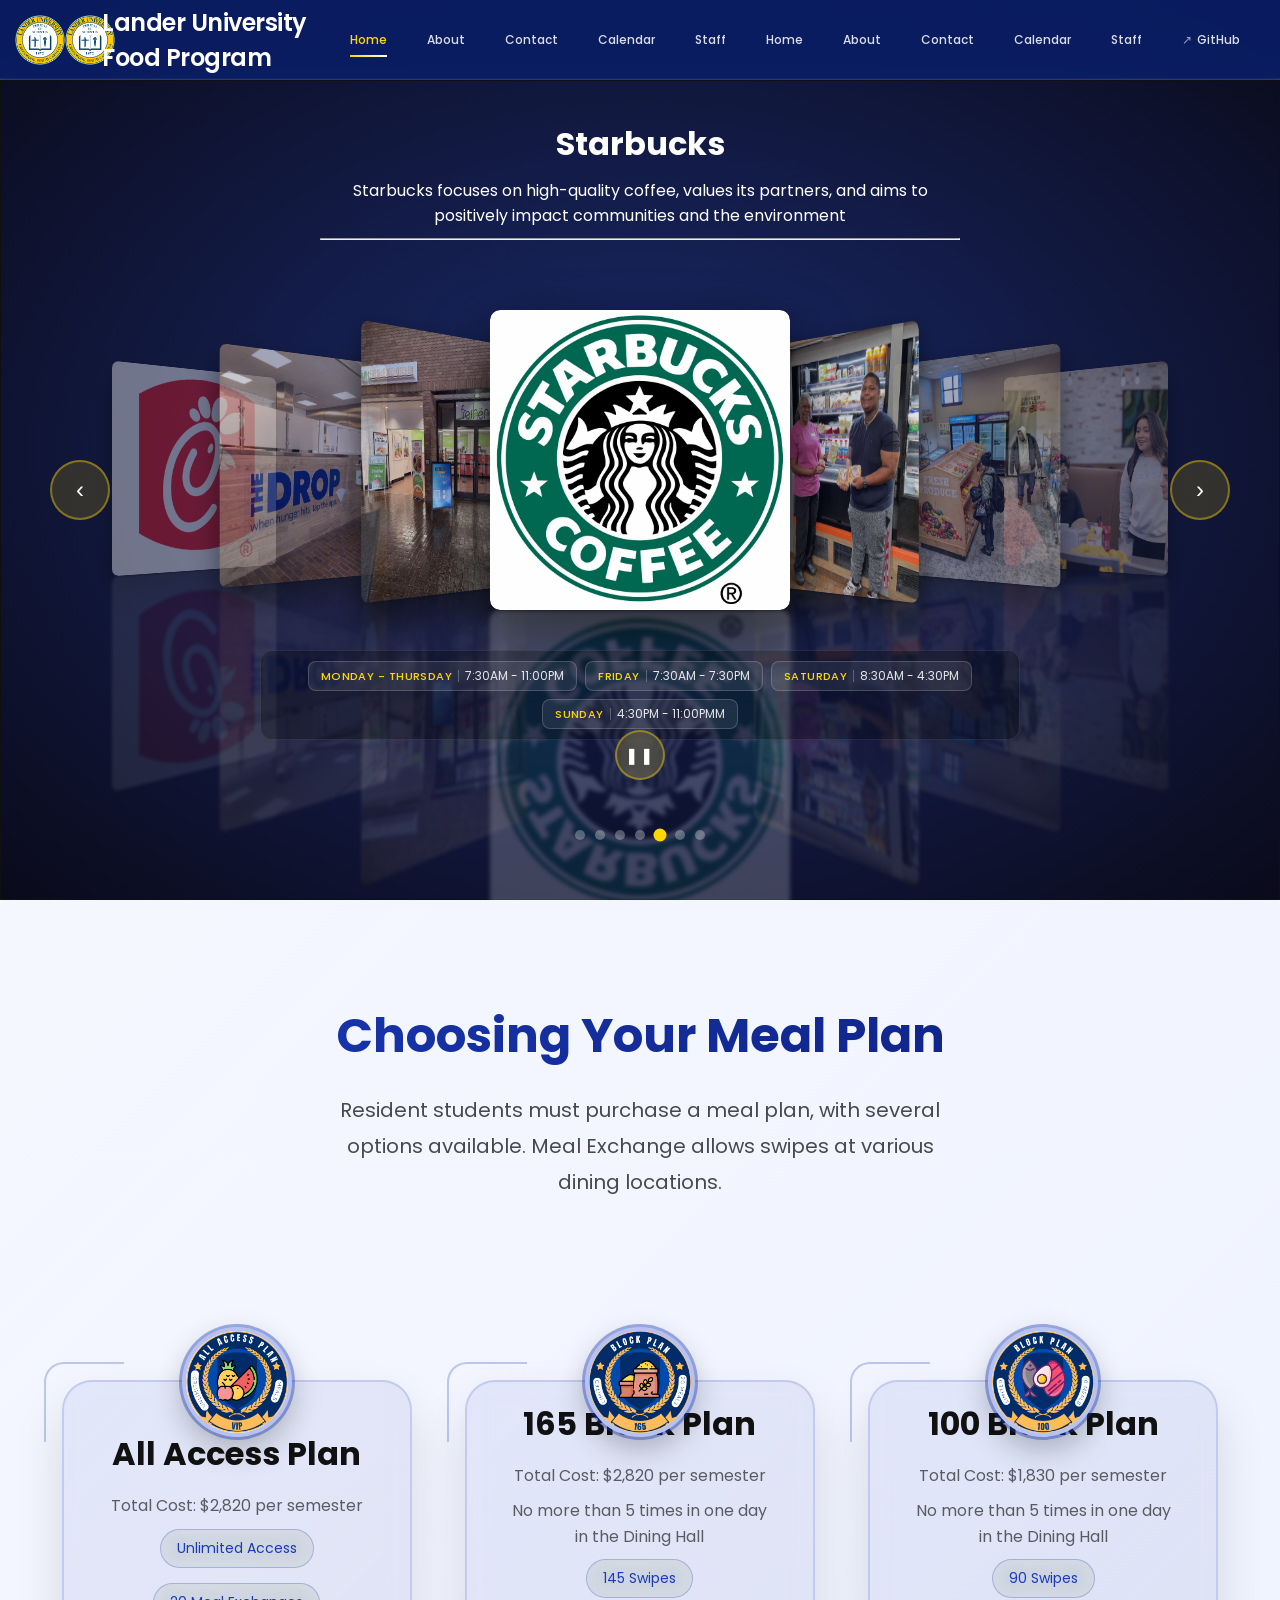
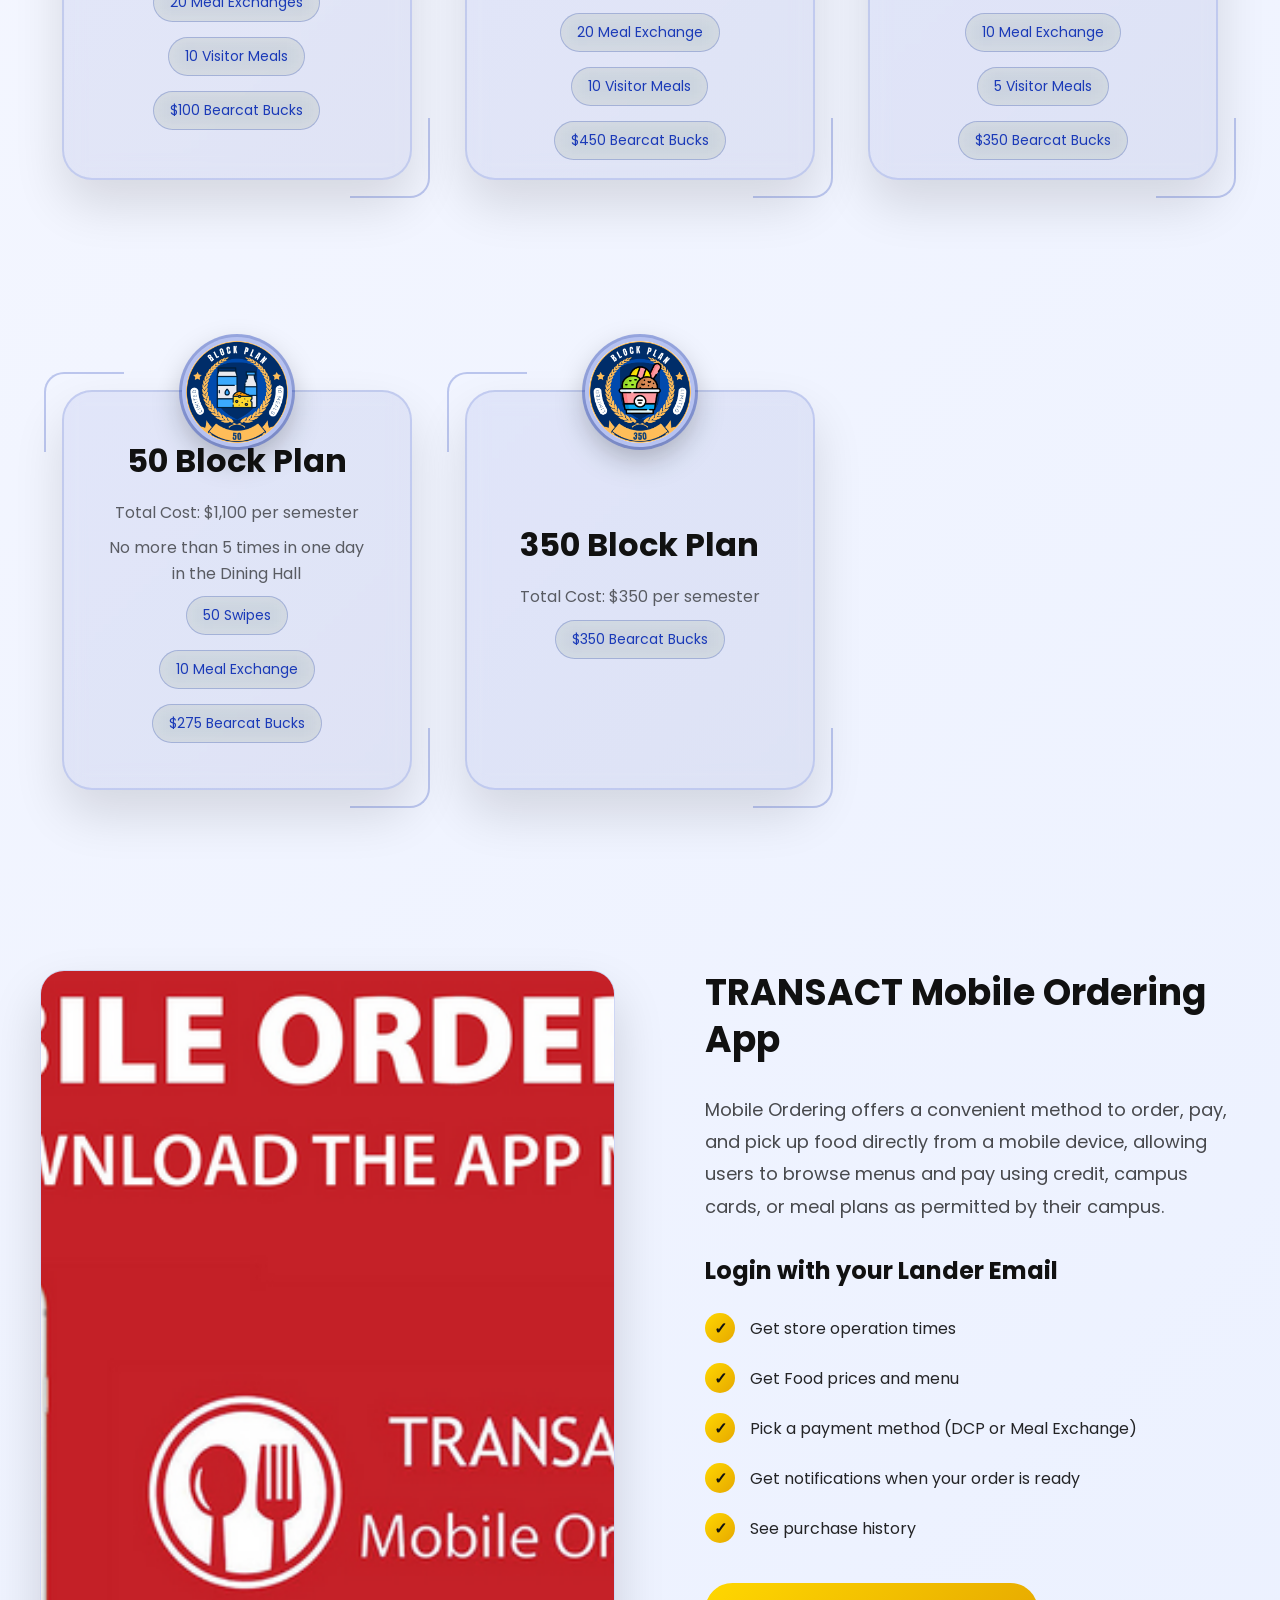
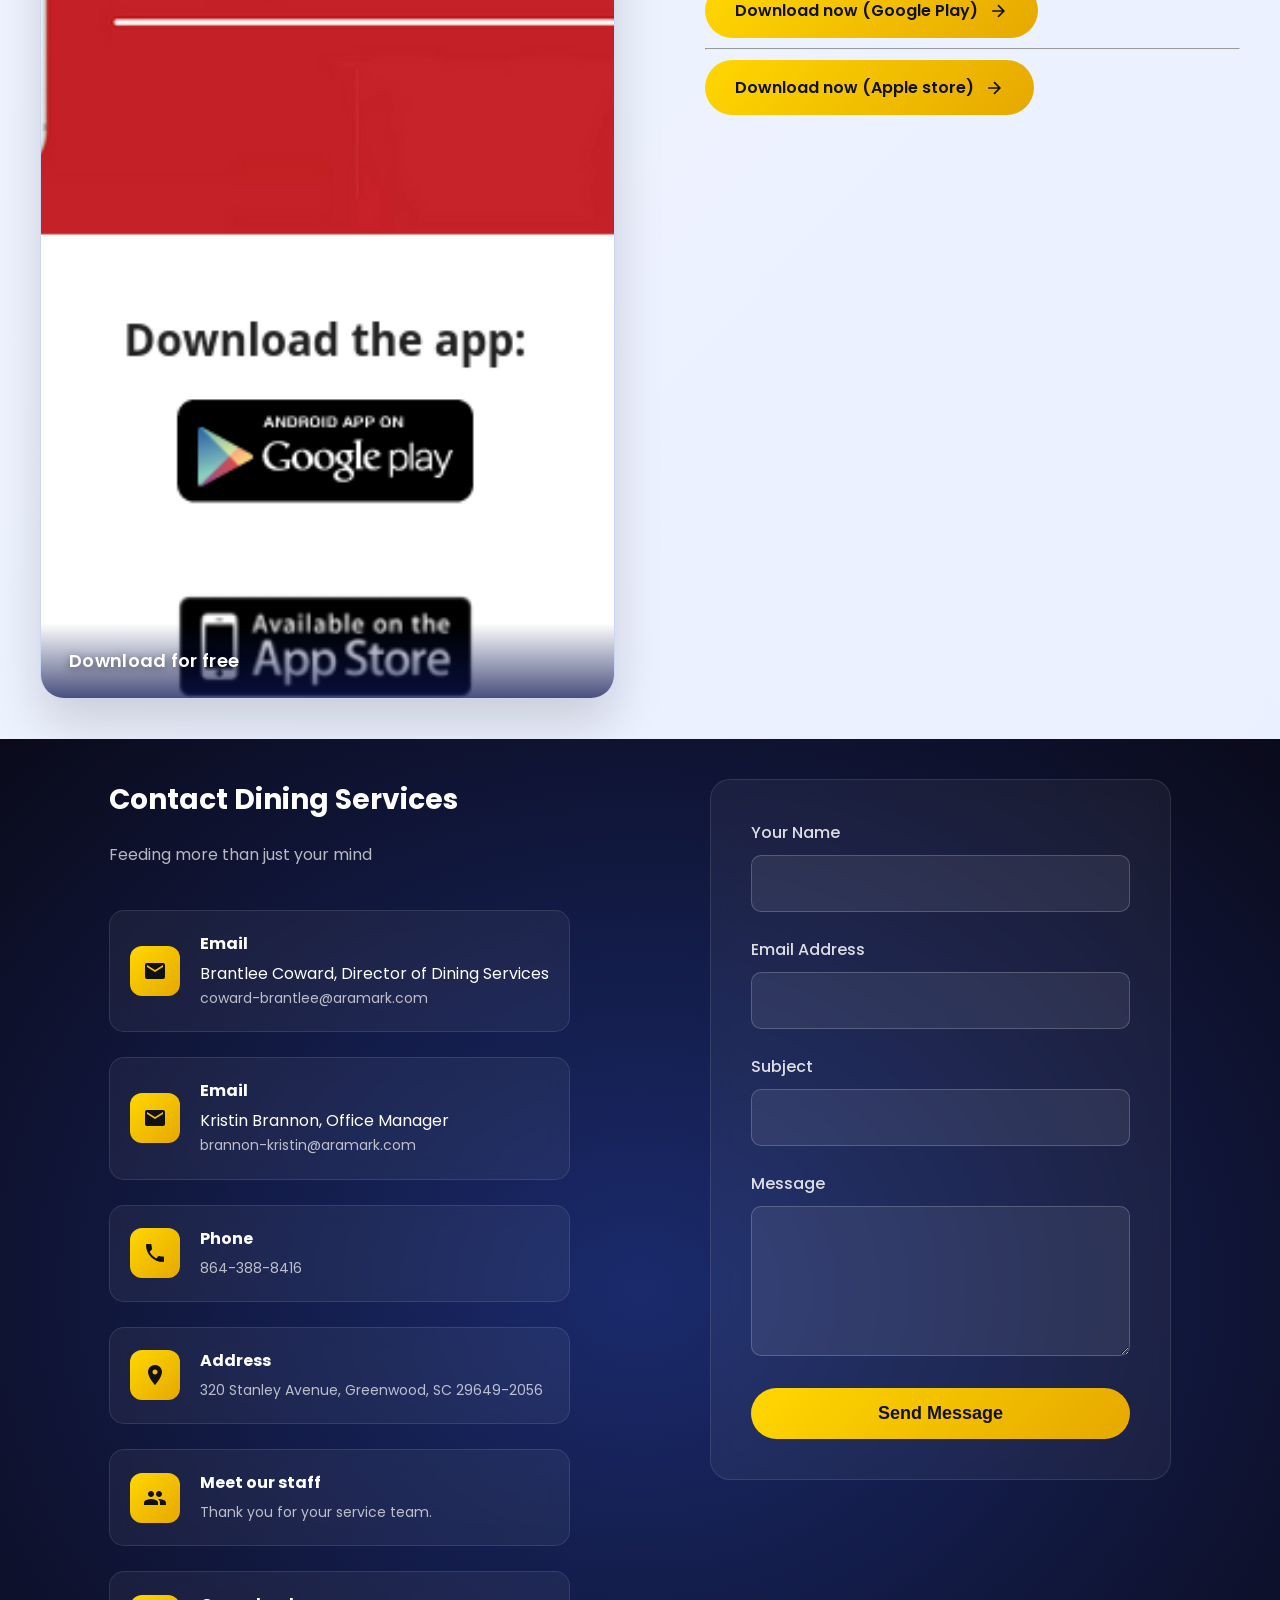
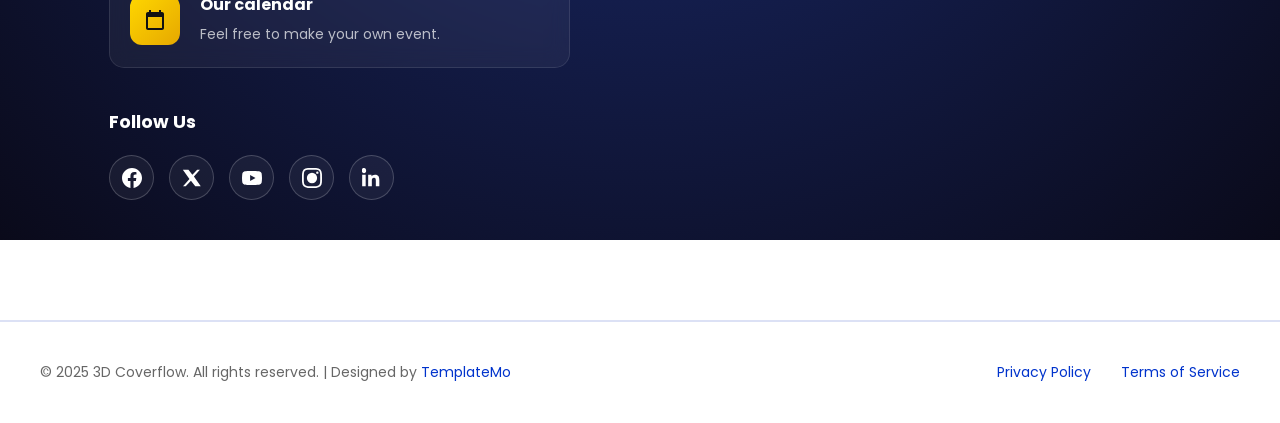
==== index.html @ 83f134f8 "Update print statement from 'Hello' to 'Goodbye'" ====
<!DOCTYPE html>
<html lang="en">

<head>
    <title>Lander University Food Program</title>
    <meta charset="UTF-8">
    <meta name="viewport" content="width=device-width, initial-scale=1.0">
    <meta http-equiv="X-UA-Compatible" content="IE-edge">
    <link href="https://fonts.googleapis.com/css2?family=Poppins:wght@300;400;500;600;700;800;900&display=swap" rel="stylesheet">
    <link href="https://cdnjs.cloudflare.com/ajax/libs/font-awesome/6.4.0/css/all.min.css" rel="stylesheet">
    <link href="src/css/index-style.css" rel="stylesheet">
    <link href="./src/css/index-style.css" rel="stylesheet">
</head>

<body>
    <header class="header" id="header">
        <a href="#home" class="logo-container">
            <div class="logo">
                <img src="images/logos/LanderLogo.png" width="50" height="50">
                <img src="./images/logos/LanderLogo.png" width="50" height="50">
                <defs>
                    <linearGradient id="grad1" x1="0%" y1="0%" x2="100%" y2="100%">
                        <stop offset="0%" style="stop-color:#667eea;stop-opacity:1" />
                        <stop offset="100%" style="stop-color:#e4dd00e2;stop-opacity:1" />
                    </linearGradient>
                </defs>
                <rect x="10" y="25" width="15" height="50" fill="url(#grad1)" transform="rotate(-15 17.5 50)" />
                <rect x="35" y="15" width="15" height="70" fill="url(#grad1)" />
                <rect x="60" y="25" width="15" height="50" fill="url(#grad1)" transform="rotate(15 67.5 50)" />
                <circle cx="50" cy="50" r="45" fill="none" stroke="url(#grad1)" stroke-width="2" opacity="0.5" />
                </svg>
            </div>
            <div class="logo-text">Lander University Food Program</div>
        </a>

        <nav class="main-menu" id="mainMenu">
            <a href="index.html#home" class="menu-item active">Home</a>
            <a href="index.html#about" class="menu-item">About</a>
            <a href="index.html#contact" class="menu-item">Contact</a>
            <a href="calendar.html" class="menu-item">Calendar</a>
            <a href="staff.html" class="menu-item">Staff</a>
            <a href="./index.html#home" class="menu-item active">Home</a>
            <a href="./index.html#about" class="menu-item">About</a>
            <a href="./index.html#contact" class="menu-item">Contact</a>
            <a href="./calendar.html" class="menu-item">Calendar</a>
            <a href="./staff.html" class="menu-item">Staff</a>
            <a href="https://github.com/RedInfinityPro/MockWebiste" target="_blank" rel="noopener noreferrer" class="menu-item external">GitHub</a>
        </nav>

        <div class="menu-toggle" id="menuToggle">
            <span></span>
            <span></span>
            <span></span>
        </div>
    </header>

    <!-- Home Section -->
    <section id="home" class="section">
        <div class="coverflow-wrapper">
            <div class="info">
                <h2 id="current-title">Lander University</h2>
                <p id="current-description">Food programs we provide for your students.</p>
                <hr width="100%" size="2" style="margin-top: 10px; margin-bottom: 10px; color: transparent;">
            </div>

            <div class="coverflow-container" tabindex="0">
                <div class="coverflow" id="coverflow">
                    <div class="coverflow-item" data-index="0">
                        <div class="cover image-loading">
                            <img src="images/coverflow-images/DiningHallImage.png" alt="The Underground in Grier Center" loading="lazy">
                        </div>
                        <div class="reflection"></div>
                    </div>
                    <div class="coverflow-item" data-index="1">
                        <div class="cover image-loading">
                            <img src="images/coverflow-images/Chick-fil-a-logo.png" alt="Chick-fil-A" loading="lazy">
                        </div>
                        <div class="reflection"></div>
                    </div>
                    <div class="coverflow-item" data-index="2">
                        <div class="cover image-loading">
                            <img src="images/coverflow-images/TheDropImage.png" alt="The Drop" loading="lazy">
                        </div>
                        <div class="reflection"></div>
                    </div>
                    <div class="coverflow-item" data-index="3">
                        <div class="cover image-loading">
                            <img src="images/coverflow-images/FreshensImage.png" alt="Freshens" loading="lazy">
                        </div>
                        <div class="reflection"></div>
                    </div>
                    <div class="coverflow-item" data-index="4">
                        <div class="cover image-loading">
                            <img src="images/coverflow-images/starbucksLogo.png" alt="Starbucks" loading="lazy">
                        </div>
                        <div class="reflection"></div>
                    </div>
                    <div class="coverflow-item" data-index="5">
                        <div class="cover image-loading">
                            <img src="images/coverflow-images/GreenwoodMarketplaceImage.png" alt="Greenwood Marketplace" loading="lazy">
                        </div>
                        <div class="reflection"></div>
                    </div>
                    <div class="coverflow-item" data-index="5">
                        <div class="cover image-loading">
                            <img src="images/coverflow-images/FoodPantryImage.jpg" alt="Bear Necessities Food Pantry" loading="lazy">
                        </div>
                        <div class="reflection"></div>
                    </div>
                </div>

                <div class="info-hours">
                    <div id="current-hours"></div>
                </div>
                
                <button class="nav-button prev" onclick="navigate(-1)">‹</button>
                <button class="nav-button next" onclick="navigate(1)">›</button>

                <div class="dots-container" id="dots"></div>

                <!-- Play/Pause Button -->
                <button class="play-pause-button" id="playPauseBtn" onclick="toggleAutoplay()">
                    <span class="play-icon">▶</span>
                    <span class="pause-icon" style="display: none;">❚❚</span>
                </button>
            </div>
        </div>
    </section>

    <!-- About Section -->
    <section id="about" class="section">
        <div class="about-content">
            <div class="about-header">
                <h2>Choosing Your Meal Plan</h2>
                <p>Resident students must purchase a meal plan, with several options available. Meal Exchange allows
                    swipes at various dining locations.</p>
            </div>

            <div class="about-main">
                <div class="about-visual">
                    <div class="showcase-display">
                        <div class="showcase-main">
                            <div class="showcase-circle-img">
                                <img src="images/logos/All Access Plan.png" />
                                <img src="./images/logos/All Access Plan.png" />
                            </div>
                            <div class="corner-decoration top-left"></div>
                            <div class="corner-decoration bottom-right"></div>
                            <h3 class="showcase-title">All Access Plan</h3>
                            <p class="showcase-subtitle">Total Cost: $2,820 per semester</p>
                            <div class="showcase-badges">
                                <a href="" target="_blank"
                                    rel="noopener noreferrer" class="badge">Unlimited Access</a>
                                <a href="" target="_blank"
                                    rel="noopener noreferrer" class="badge">20 Meal Exchanges</a>
                                <a href="" target="_blank"
                                    rel="noopener noreferrer" class="badge">10 Visitor Meals</a>
                                <a href=""
                                    target="_blank" rel="noopener noreferrer" class="badge">$100 Bearcat Bucks</a>
                            </div>
                        </div>
                    </div>
                </div>

                <div class="about-visual">
                    <div class="showcase-display">
                        <div class="showcase-main">
                            <div class="showcase-circle-img">
                                <img src="images/logos/165 Plan.png" />
                                <img src="./images/logos/165 Plan.png" />
                            </div>
                            <div class="corner-decoration top-left"></div>
                            <div class="corner-decoration bottom-right"></div>
                            <h3 class="showcase-title">165 Block Plan</h3>
                            <p class="showcase-subtitle">Total Cost: $2,820 per semester</p>
                            <p class="showcase-subtitle">No more than 5 times in one day in the Dining Hall</p>
                            <div class="showcase-badges">
                                <a href="" target="_blank"
                                    rel="noopener noreferrer" class="badge">145 Swipes</a>
                                <a href="" target="_blank"
                                    rel="noopener noreferrer" class="badge">20 Meal Exchange</a>
                                <a href="" target="_blank"
                                    rel="noopener noreferrer" class="badge">10 Visitor Meals</a>
                                <a href=""
                                    target="_blank" rel="noopener noreferrer" class="badge">$450 Bearcat Bucks</a>
                            </div>
                        </div>
                    </div>
                </div>

                <div class="about-visual">
                    <div class="showcase-display">
                        <div class="showcase-main">
                            <div class="showcase-circle-img">
                                <img src="images/logos/100 Plan.png" />
                                <img src="./images/logos/100 Plan.png" />
                            </div>
                            <div class="corner-decoration top-left"></div>
                            <div class="corner-decoration bottom-right"></div>
                            <h3 class="showcase-title">100 Block Plan</h3>
                            <p class="showcase-subtitle">Total Cost: $1,830 per semester</p>
                            <p class="showcase-subtitle">No more than 5 times in one day in the Dining Hall</p>
                            <div class="showcase-badges">
                                <a href="" target="_blank"
                                    rel="noopener noreferrer" class="badge">90 Swipes</a>
                                <a href="" target="_blank"
                                    rel="noopener noreferrer" class="badge">10 Meal Exchange</a>
                                <a href="" target="_blank"
                                    rel="noopener noreferrer" class="badge">5 Visitor Meals</a>
                                <a href=""
                                    target="_blank" rel="noopener noreferrer" class="badge">$350 Bearcat Bucks</a>
                            </div>
                        </div>
                    </div>
                </div>

                <div class="about-visual">
                    <div class="showcase-display">
                        <div class="showcase-main">
                            <div class="showcase-circle-img">
                                <img src="images/logos/50 Plan.png" />
                                <img src="./images/logos/50 Plan.png" />
                            </div>
                            <div class="corner-decoration top-left"></div>
                            <div class="corner-decoration bottom-right"></div>
                            <h3 class="showcase-title">50 Block Plan</h3>
                            <p class="showcase-subtitle">Total Cost: $1,100 per semester</p>
                            <p class="showcase-subtitle">No more than 5 times in one day in the Dining Hall</p>
                            <div class="showcase-badges">
                                <a href="" target="_blank"
                                    rel="noopener noreferrer" class="badge">50 Swipes</a>
                                <a href="" target="_blank"
                                    rel="noopener noreferrer" class="badge">10 Meal Exchange</a>
                                <a href=""
                                    target="_blank" rel="noopener noreferrer" class="badge">$275 Bearcat Bucks</a>
                            </div>
                        </div>
                    </div>
                </div>

                <div class="about-visual">
                    <div class="showcase-display">
                        <div class="showcase-main">
                            <div class="showcase-circle-img">
                                <img src="images/logos/350 Plan.png" />
                                <img src="./images/logos/350 Plan.png" />
                            </div>
                            <div class="corner-decoration top-left"></div>
                            <div class="corner-decoration bottom-right"></div>
                            <h3 class="showcase-title">350 Block Plan</h3>
                            <p class="showcase-subtitle">Total Cost: $350 per semester</p>
                            <div class="showcase-badges">
                                <a href=""
                                    target="_blank" rel="noopener noreferrer" class="badge">$350 Bearcat Bucks</a>
                            </div>
                        </div>
                    </div>
                </div>
            </div>

            <div class="about-bottom-row">
                <div class="about-image-panel">
                    <div class="about-image-panel-inner">
                        <img src="images/about-images/AppImage.png" alt="Dining Experience at Lander" />
                        <img src="./images/about-images/appImage.png" alt="Dining Experience at Lander" />
                        <div class="about-image-overlay">
                            <span>Download for free</span>
                        </div>
                    </div>
                </div>

                <div class="about-info">
                    <h3>TRANSACT Mobile Ordering App</h3>
                    <p>Mobile Ordering offers a convenient method to order, pay, and pick up food directly from a mobile
                        device, allowing users to browse menus and pay using credit, campus cards, or meal plans as
                        permitted by their campus.</p>
                    <h2>Login with your Lander Email</h2>
                    <br>
                    <ul class="feature-list">
                        <li>Get store operation times</li>
                        <li>Get Food prices and menu</li>
                        <li>Pick a payment method (DCP or Meal Exchange)</li>
                        <li>Get notifications when your order is ready</li>
                        <li>See purchase history</li>
                    </ul>

                    <a href="https://play.google.com/store/apps/details?id=com.blackboard.mobileorder&hl=en-US"
                        class="cta-button">
                        Download now (Google Play)
                        <svg viewBox="0 0 24 24" fill="currentColor">
                            <path d="M5 12h14m-7-7l7 7-7 7" stroke="currentColor" stroke-width="2" fill="none" />
                        </svg>
                    </a>
                    <hr width="100%" size="2" style="margin-top: 10px; margin-bottom: 10px; color: transparent;">
                    <a href="https://apps.apple.com/us/app/transact-mobile-ordering/id1494719529" class="cta-button">
                        Download now (Apple store)
                        <svg viewBox="0 0 24 24" fill="currentColor">
                            <path d="M5 12h14m-7-7l7 7-7 7" stroke="currentColor" stroke-width="2" fill="none" />
                        </svg>
                    </a>
                </div>
            </div>
        </div>
    </section>

    <!-- Contact Section -->
    <section id="contact" class="section">
        <div class="contact-content">
            <div class="contact-container">
                <div class="contact-info-section">
                    <h3>Contact Dining Services</h3>
                    <p>Feeding more than just your mind</p>

                    <div class="contact-details">
                        <div class="contact-item" onclick="window.location.href='mailto:coward-brantlee@aramark.com'">
                            <div class="contact-icon">
                                <svg viewBox="0 0 24 24">
                                    <path
                                        d="M20 4H4c-1.1 0-1.99.9-1.99 2L2 18c0 1.1.9 2 2 2h16c1.1 0 2-.9 2-2V6c0-1.1-.9-2-2-2zm0 4l-8 5-8-5V6l8 5 8-5v2z" />
                                </svg>
                            </div>
                            <div class="contact-text">
                                <h4>Email</h4>
                                <p1>Brantlee Coward, Director of Dining Services</p1>
                                <p>coward-brantlee@aramark.com</p>
                            </div>
                        </div>

                        <div class="contact-item" onclick="window.location.href='mailto:brannon-kristin@aramark.com'">
                            <div class="contact-icon">
                                <svg viewBox="0 0 24 24">
                                    <path
                                        d="M20 4H4c-1.1 0-1.99.9-1.99 2L2 18c0 1.1.9 2 2 2h16c1.1 0 2-.9 2-2V6c0-1.1-.9-2-2-2zm0 4l-8 5-8-5V6l8 5 8-5v2z" />
                                </svg>
                            </div>
                            <div class="contact-text">
                                <h4>Email</h4>
                                <p1>Kristin Brannon, Office Manager</p1>
                                <p>brannon-kristin@aramark.com</p>
                            </div>
                        </div>
                    
                        <div class="contact-item">
                            <div class="contact-icon">
                                <svg viewBox="0 0 24 24">
                                    <path
                                        d="M6.62 10.79c1.44 2.83 3.76 5.14 6.59 6.59l2.2-2.2c.27-.27.67-.36 1.02-.24 1.12.37 2.33.57 3.57.57.55 0 1 .45 1 1V20c0 .55-.45 1-1 1-9.39 0-17-7.61-17-17 0-.55.45-1 1-1h3.5c.55 0 1 .45 1 1 0 1.25.2 2.45.57 3.57.11.35.03.74-.25 1.02l-2.2 2.2z" />
                                </svg>
                            </div>
                            <div class="contact-text">
                                <h4>Phone</h4>
                                <p>864-388-8416</p>
                            </div>
                        </div>

                        <div class="contact-item" onclick="window.location.href='https://www.google.com/maps/place/Lander+University+-+Greenwood,+SC/@34.1994893,-82.1693028,17z/data=!3m1!4b1!4m6!3m5!1s0x88f8010ea801bc91:0x3f045de1f19854a8!8m2!3d34.1994849!4d-82.1667332!16zL20vMDM1OThs?entry=ttu&g_ep=EgoyMDI2MDMwMi4wIKXMDSoASAFQAw%3D%3D'">
                            <div class="contact-icon">
                                <svg viewBox="0 0 24 24">
                                    <path
                                        d="M12 2C8.13 2 5 5.13 5 9c0 5.25 7 13 7 13s7-7.75 7-13c0-3.87-3.13-7-7-7zm0 9.5c-1.38 0-2.5-1.12-2.5-2.5s1.12-2.5 2.5-2.5 2.5 1.12 2.5 2.5-1.12 2.5-2.5 2.5z" />
                                </svg>
                            </div>
                            <div class="contact-text">
                                <h4>Address</h4>
                                <p>320 Stanley Avenue, Greenwood, SC 29649-2056</p>
                            </div>
                        </div>

                        <div class="contact-item" onclick="window.location.href='staff.html'">
                            <div class="contact-icon">
                                <svg viewBox="0 0 24 24">
                                    <path
                                        d="M16 11c1.66 0 2.99-1.34 2.99-3S17.66 5 16 5c-1.66 0-3 1.34-3 3s1.34 3 3 3zm-8 0c1.66 0 2.99-1.34 2.99-3S9.66 5 8 5C6.34 5 5 6.34 5 8s1.34 3 3 3zm0 2c-2.33 0-7 1.17-7 3.5V19h14v-2.5c0-2.33-4.67-3.5-7-3.5zm8 0c-.29 0-.62.02-.97.05 1.16.84 1.97 1.97 1.97 3.45V19h6v-2.5c0-2.33-4.67-3.5-7-3.5z" />
                                </svg>
                            </div>
                            <div class="contact-text">
                                <h4>Meet our staff</h4>
                                <p>Thank you for your service team.</p>
                            </div>
                        </div>

                        <div class="contact-item" onclick="window.location.href='calendar.html'">
                            <div class="contact-icon">
                                <svg viewBox="0 0 24 24">
                                    <path
                                        d="M19 4h-1V2h-2v2H8V2H6v2H5c-1.11 0-2 .89-2 2v14c0 1.11.89 2 2 2h14c1.11 0 2-.89 2-2V6c0-1.11-.89-2-2-2zm0 16H5V9h14v11z" />
                                </svg>
                            </div>
                            <div class="contact-text">
                                <h4>Our calendar</h4>
                                <p>Feel free to make your own event.</p>
                            </div>
                        </div>
                    </div>

                    <div class="social-links">
                        <h4>Follow Us</h4>
                        <div class="social-buttons">
                            <a href="https://www.facebook.com/followlander" class="social-btn" title="Facebook">
                                <svg viewBox="0 0 24 24">
                                    <path
                                        d="M24 12.073c0-6.627-5.373-12-12-12S0 5.446 0 12.073c0 5.99 4.388 10.954 10.125 11.854v-8.385H7.078v-3.47h3.047V9.43c0-3.007 1.792-4.669 4.533-4.669 1.312 0 2.686.235 2.686.235v2.953H15.83c-1.491 0-1.956.925-1.956 1.874v2.25h3.328l-.532 3.47h-2.796v8.385C19.612 23.027 24 18.062 24 12.073z" />
                                </svg>
                            </a>
                            <a href="https://x.com/LanderUniv" class="social-btn" title="X">
                                <svg viewBox="0 0 24 24">
                                    <path
                                        d="M18.244 2H21.5l-7.19 8.21L22.5 22h-6.59l-5.17-6.75L4.5 22H1.24l7.69-8.78L1 2h6.75l4.68 6.23L18.244 2z" />
                                </svg>
                            </a>
                            <a href="https://www.youtube.com/channel/UCJExoldzRMqcOjwpw0HRbHA" class="social-btn"
                                title="YouTube">
                                <svg viewBox="0 0 24 24">
                                    <path
                                        d="M23.5 6.2a3 3 0 0 0-2.1-2.1C19.7 3.5 12 3.5 12 3.5s-7.7 0-9.4.6A3 3 0 0 0 .5 6.2 31.6 31.6 0 0 0 0 12a31.6 31.6 0 0 0 .5 5.8 3 3 0 0 0 2.1 2.1c1.7.6 9.4.6 9.4.6s7.7 0 9.4-.6a3 3 0 0 0 2.1-2.1A31.6 31.6 0 0 0 24 12a31.6 31.6 0 0 0-.5-5.8zM9.75 15.5v-7l6.5 3.5-6.5 3.5z" />
                                </svg>
                            </a>
                            <a href="https://www.instagram.com/landeruniversity/" class="social-btn" title="Instagram">
                                <svg viewBox="0 0 24 24">
                                    <path
                                        d="M12 2.163c3.204 0 3.584.012 4.85.07 3.252.148 4.771 1.691 4.919 4.919.058 1.265.069 1.645.069 4.849 0 3.205-.012 3.584-.069 4.849-.149 3.225-1.664 4.771-4.919 4.919-1.266.058-1.644.07-4.85.07-3.204 0-3.584-.012-4.849-.07-3.26-.149-4.771-1.699-4.919-4.92-.058-1.265-.07-1.644-.07-4.849 0-3.204.013-3.583.07-4.849.149-3.227 1.664-4.771 4.919-4.919 1.266-.057 1.645-.069 4.849-.069zm0-2.163c-3.259 0-3.667.014-4.947.072-4.358.2-6.78 2.618-6.98 6.98-.059 1.281-.073 1.689-.073 4.948 0 3.259.014 3.668.072 4.948.2 4.358 2.618 6.78 6.98 6.98 1.281.058 1.689.072 4.948.072 3.259 0 3.668-.014 4.948-.072 4.354-.2 6.782-2.618 6.979-6.98.059-1.28.073-1.689.073-4.948 0-3.259-.014-3.667-.072-4.947-.196-4.354-2.617-6.78-6.979-6.98-1.281-.059-1.69-.073-4.949-.073zM5.838 12a6.162 6.162 0 1112.324 0 6.162 6.162 0 01-12.324 0zM12 16a4 4 0 110-8 4 4 0 010 8zm4.965-10.405a1.44 1.44 0 112.881.001 1.44 1.44 0 01-2.881-.001z" />
                                </svg>
                            </a>
                            <a href="https://www.linkedin.com/school/landeruniversity/posts/?feedView=all"
                                class="social-btn" title="LinkedIn">
                                <svg viewBox="0 0 24 24">
                                    <path
                                        d="M4.98 3.5C4.98 5 3.8 6.2 2.3 6.2S-.4 5-.4 3.5 0 0 2.3 0 4.98 2 4.98 3.5zM.2 8h4.2v14H.2V8zm7.2 0h4v2h.1c.6-1 2-2 4.1-2 4.4 0 5.2 2.9 5.2 6.7V22h-4.2v-6.6c0-1.6 0-3.6-2.2-3.6s-2.6 1.7-2.6 3.5V22H7.4V8z" />
                                </svg>
                            </a>
                        </div>
                    </div>
                </div>

                <div class="contact-form-section">
                    <form class="contact-form" onsubmit="handleSubmit(event)">
                        <div class="form-group">
                            <label for="name">Your Name</label>
                            <input type="text" id="name" name="name" required>
                        </div>
                        <div class="form-group">
                            <label for="email">Email Address</label>
                            <input type="email" id="email" name="email" required>
                        </div>
                        <div class="form-group">
                            <label for="subject">Subject</label>
                            <input type="text" id="subject" name="subject" required>
                        </div>
                        <div class="form-group">
                            <label for="message">Message</label>
                            <textarea id="message" name="message" required></textarea>
                        </div>
                        <button type="submit" class="submit-btn">Send Message</button>
                    </form>
                </div>
            </div>
        </div>
    </section>

    <!-- Footer -->
    <footer class="footer">
        <div class="footer-content">
            <div class="footer-copyright">
                © 2025 3D Coverflow. All rights reserved. | Designed by <a href="https://templatemo.com" target="_blank"
                    rel="noopener noreferrer">TemplateMo</a>
            </div>
            <div class="footer-links">
                <a href="#privacy" onclick="event.preventDefault(); alert('Privacy Policy page would go here');">Privacy
                    Policy</a>
                <a href="#terms" onclick="event.preventDefault(); alert('Terms of Service page would go here');">Terms
                    of Service</a>
            </div>
        </div>
    </footer>
    <!-- Scroll to top button -->
    <div class="scroll-to-top" id="scrollToTop">
        <span>↑</span>
    </div>
    <script src="src/js/index-script.js"></script>
</body>

</html>
---- src/css/index-style.css ----
@charset "utf-8";
:root {
    --font-family: 'Poppins', Arial, sans-serif;
    --font-size: 16px;
    --text-color: #111111;
    --text-muted: rgba(0, 0, 0, 0.7);
    --bg-card: linear-gradient(135deg, rgba(26, 58, 184, 0.08) 0%, rgba(13, 31, 124, 0.08) 100%);
    --bg-section: linear-gradient(135deg, #f5f7ff 0%, #eaf0ff 100%);
    --accent-gold: #FFD700;
    --accent-gold-dark: #e6a800;
    --button-gradient: linear-gradient(135deg, #FFD700 0%, #e6a800 100%);
    --button-hover: linear-gradient(135deg, #e6c200 0%, #cc9400 100%);
    --shadow-card: 0 15px 35px rgba(0, 0, 0, 0.08);
    --shadow-card-hover: 0 20px 45px rgba(0, 0, 0, 0.15);
    --border-radius-card: 20px;
    --border-radius-img: 20px;
}

 * {
            margin: 0;
            padding: 0;
            box-sizing: border-box;
        }

        html {
            scroll-behavior: smooth;
        }

        body {
            font-family: var(--font-family);
            font-size: var(--font-size);
            overflow-x: hidden;
            position: relative;
            background: #ffffff;
            color: var(--text-color);
        }

        /* Sections */
        .section {
            min-height: 100vh;
            position: relative;
            display: flex;
            align-items: center;
            justify-content: center;
        }

        #home {
            background: radial-gradient(ellipse at center, #1a2a6c 0%, #0a0a1a 100%);
        }

        #about {
            background: linear-gradient(135deg, #f5f7ff 0%, #eaf0ff 100%);
        }

        #contact {
            background: radial-gradient(ellipse at center, #1a2a6c 0%, #0a0a1a 100%);
        }

        /* Header Styles */
        .header {
            position: fixed;
            top: 0;
            left: 0;
            right: 0;
            height: 80px;
            background: rgba(10, 30, 100, 0.92);
            backdrop-filter: blur(10px);
            border-bottom: 1px solid rgba(255, 255, 255, 0.12);
            z-index: 1000;
            display: flex;
            align-items: center;
            justify-content: space-between;
            padding: 0 40px;
            transition: all 0.3s ease;
            user-select: none;
        }

        .header.scrolled {
            background: rgba(5, 15, 70, 0.98);
            height: 70px;
        }

        .logo-container {
            display: flex;
            align-items: center;
            gap: 12px;
            text-decoration: none;
            cursor: pointer;
            transition: transform 0.3s ease;
        }

        .logo-container:hover {
            transform: translateY(-2px);
        }

        .logo {
            width: 50px;
            height: 50px;
            display: flex;
            align-items: center;
            justify-content: center;
        }

        .logo svg {
            width: 100%;
            height: 100%;
        }

        .logo-text {
            color: white;
            font-size: 24px;
            font-weight: 600;
            letter-spacing: -0.5px;
        }

        .main-menu {
            display: flex;
            align-items: center;
            gap: 40px;
        }

        .menu-item {
            color: rgba(255, 255, 255, 0.85);
            text-decoration: none;
            font-size: 12px;
            font-weight: 500;
            transition: all 0.3s ease;
            position: relative;
            padding: 8px 0;
        }

        .menu-item:hover {
            color: #FFD700;
            transform: translateY(-2px);
        }

        .menu-item::after {
            content: '';
            position: absolute;
            bottom: 0;
            left: 0;
            width: 0;
            height: 2px;
            background: linear-gradient(90deg, #FFD700, #ffffff);
            transition: width 0.3s ease;
        }

        .menu-item:hover::after {
            width: 100%;
        }

        .menu-item.active {
            color: #FFD700;
        }

        .menu-item.active::after {
            width: 100%;
        }

        .menu-item.external::before {
            content: '↗';
            margin-right: 5px;
            font-size: 12px;
            opacity: 0.7;
        }

        /* Mobile menu toggle */
        .menu-toggle {
            display: none;
            flex-direction: column;
            cursor: pointer;
            padding: 4px;
        }

        .menu-toggle span {
            width: 25px;
            height: 3px;
            background: white;
            margin: 3px 0;
            transition: 0.3s;
            border-radius: 2px;
        }

        /* Home Section with Coverflow */
        .coverflow-wrapper {
            width: 100%;
            height: 100vh;
            display: flex;
            align-items: center;
            justify-content: center;
            padding-top: 80px;
            user-select: none;
        }

        .coverflow-container {
            width: 100%;
            height: 100%;
            display: flex;
            align-items: center;
            justify-content: center;
            perspective: 1200px;
            position: relative;
        }

        .coverflow {
            display: flex;
            align-items: center;
            justify-content: center;
            transform-style: preserve-3d;
            position: relative;
            width: 100%;
            height: 400px;
            margin-top: -60px;
        }

        .coverflow-item {
            position: absolute;
            width: 300px;
            height: 300px;
            transition: all 0.6s cubic-bezier(0.68, -0.55, 0.265, 1.55);
            cursor: pointer;
            user-select: none;
        }

        .coverflow-item .cover {
            width: 100%;
            height: 100%;
            border-radius: 10px;
            box-shadow: 0 20px 40px rgba(0, 0, 0, 0.8);
            position: relative;
            overflow: hidden;
            transform-style: preserve-3d;
            background: #333;
        }

        .coverflow-item .cover img {
            width: 100%;
            height: 100%;
            object-fit: cover;
            border-radius: 10px;
        }

        /* Reflection */
        .coverflow-item .reflection {
            position: absolute;
            top: 100%;
            left: 0;
            width: 100%;
            height: 100%;
            border-radius: 10px;
            transform: scaleY(-1);
            opacity: 0.2;
            filter: blur(2px);
            background: linear-gradient(to bottom, 
                rgba(0, 0, 0, 0) 0%, 
                rgba(0, 0, 0, 0.8) 50%, 
                rgba(0, 0, 0, 1) 100%);
            overflow: hidden;
        }

        /* Active item (center) */
        .coverflow-item.active {
            z-index: 100;
            transform: translateX(0) translateZ(0) rotateY(0deg);
        }

        .coverflow-item.active .cover {
            box-shadow: 0 30px 60px rgba(0, 0, 0, 0.9);
        }

        /* Navigation */
        .nav-button {
            position: absolute;
            top: 50%;
            transform: translateY(-50%);
            background: rgba(255, 215, 0, 0.15);
            border: 2px solid rgba(255, 215, 0, 0.4);
            color: white;
            width: 60px;
            height: 60px;
            border-radius: 50%;
            cursor: pointer;
            font-size: 24px;
            display: flex;
            align-items: center;
            justify-content: center;
            transition: all 0.3s ease;
            backdrop-filter: blur(10px);
            z-index: 200;
        }

        .nav-button:hover {
            background: rgba(255, 215, 0, 0.35);
            border-color: #FFD700;
            transform: translateY(-50%) scale(1.1);
        }

        .nav-button.prev {
            left: 50px;
        }

        .nav-button.next {
            right: 50px;
        }

        /* Dots indicator */
        .dots-container {
            position: absolute;
            bottom: 60px;
            left: 50%;
            transform: translateX(-50%);
            display: flex;
            gap: 10px;
            z-index: 200;
        }

        .dot {
            width: 10px;
            height: 10px;
            border-radius: 50%;
            background: rgba(255, 255, 255, 0.3);
            cursor: pointer;
            transition: all 0.3s ease;
        }

        .dot.active {
            background: #FFD700;
            transform: scale(1.3);
        }

        /* Info display */
        .info {
            position: absolute;
            top: 120px;
            left: 50%;
            transform: translateX(-50%);
            color: white;
            text-align: center;
            z-index: 200;
        }

        .info h2 {
            font-size: 32px;
            margin-bottom: 10px;
            opacity: 0;
            animation: fadeIn 0.6s forwards;
        }

        .info p {
            font-size: 16px;
            opacity: 0.7;
        }

        .info-hours {
            position: absolute;
            top: 570px;
            left: 50%;
            transform: translateX(-50%);
            z-index: 200;
            width: 100%;
            display: flex;
            justify-content: center;
            padding: 0 20px;
        }

        .hours-bar {
            display: flex;
            flex-wrap: wrap;
            justify-content: center;
            gap: 8px;
            padding: 10px 20px;
            background: rgba(0, 0, 0, 0.257);
            border: 0.5px solid rgba(162, 162, 162, 0.15);
            border-radius: 12px;
            max-width: 760px;
        }

        .hours-chip {
            display: flex;
            align-items: center;
            gap: 6px;
            background: rgba(255,255,255,0.08);
            border: 0.5px solid rgba(255,255,255,0.18);
            border-radius: 8px;
            padding: 5px 12px;
            font-size: 12px;
            white-space: nowrap;
        }

        .hours-chip .day-label {
            color: #FFD700;
            font-weight: 500;
            font-size: 11px;
            text-transform: uppercase;
            letter-spacing: 0.04em;
        }

        .hours-chip .divider {
            width: 1px;
            height: 12px;
            background: rgba(255,255,255,0.25);
        }

        .hours-chip .time-val {
            color: rgba(255,255,255,0.88);
        }

        .hours-chip.closed .time-val { color: rgba(255,255,255,0.4); }
        .hours-chip.closed .day-label { color: rgba(255,215,0,0.45); }

        @keyframes fadeIn {
            to {
                opacity: 1;
            }
        }

        /* Play/Pause Button */
        .play-pause-button {
            position: absolute;
            bottom: 120px;
            left: 50%;
            transform: translateX(-50%);
            background: rgba(255, 215, 0, 0.15);
            border: 2px solid rgba(255, 215, 0, 0.4);
            color: white;
            width: 50px;
            height: 50px;
            border-radius: 50%;
            cursor: pointer;
            font-size: 20px;
            display: flex;
            align-items: center;
            justify-content: center;
            transition: all 0.3s ease;
            backdrop-filter: blur(10px);
            z-index: 200;
        }

        .play-pause-button:hover {
            background: rgba(255, 215, 0, 0.3);
            border-color: #FFD700;
            transform: translateX(-50%) scale(1.1);
        }

        .play-pause-button .pause-icon {
            font-size: 16px;
            letter-spacing: 2px;
        }

        /* About Section */
        .about-content {
            max-width: 1400px;
            margin: 0 auto;
            padding: 40px;
            color: #111111;
        }

        .about-header {
            text-align: center;
            margin-bottom: 80px;
            user-select: none;
        }

        .about-header h2 {
            font-size: 48px;
            margin-top: 60px;
            margin-bottom: 20px;
            background: linear-gradient(135deg, #1a3ab8 0%, #0d1f7c 100%);
            -webkit-background-clip: text;
            -webkit-text-fill-color: transparent;
            background-clip: text;
        }

        .about-header p {
            font-size: 20px;
            color: rgba(0, 0, 0, 0.7);
            max-width: 600px;
            margin: 0 auto;
            line-height: 1.8;
        }

        .showcase-circle-img {
            position: absolute;
            top: -55px;
            left: 50%;
            transform: translateX(-50%);
            width: 110px;
            height: 110px;
            border-radius: 50%;
            overflow: hidden;
            border: 4px solid rgba(26, 58, 184, 0.2);
            box-shadow:
                0 0 0 3px rgba(26, 58, 184, 0.4),
                0 12px 30px rgba(0, 0, 0, 0.25);
            background: #dde4ff;
            z-index: 10;
            flex-shrink: 0;
        }
        
        .showcase-circle-img img {
            width: 100%;
            height: 100%;
            object-fit: cover;
            display: block;
        }
        
        .about-main {
            display: grid;
            grid-template-columns: auto auto auto;
            gap: 10px;
            width: 100%;
            align-items: center;
            margin-bottom: 80px;
        }

        .about-visual {
            position: relative;
            height: 600px;
            display: flex;
            align-items: center;
            justify-content: center;
        }

        .showcase-display {
            position: relative;
            width: 100%;
            max-width: 500px;
            height: 500px;
            display: flex;
            align-items: center;
            justify-content: center;
        }

        .showcase-main {
            position: relative;
            width: 350px;
            height: 400px;
            background: linear-gradient(135deg, rgba(26, 58, 184, 0.08) 0%, rgba(13, 31, 124, 0.08) 100%);
            border-radius: 30px;
            border: 2px solid rgba(26, 58, 184, 0.15);
            padding: 40px;
            display: flex;
            flex-direction: column;
            align-items: center;
            justify-content: center;
            backdrop-filter: blur(10px);
            box-shadow: 0 25px 50px rgba(0, 0, 0, 0.12);
        }

        .showcase-logo {
            width: 120px;
            height: 120px;
            background: linear-gradient(135deg, #1a3ab8 0%, #0d1f7c 100%);
            border-radius: 30px;
            display: flex;
            align-items: center;
            justify-content: center;
            margin-bottom: 30px;
            box-shadow: 0 15px 35px rgba(26, 58, 184, 0.35);
        }

        .showcase-logo svg {
            width: 70%;
            height: 70%;
        }

        .showcase-title {
            font-size: 32px;
            font-weight: 700;
            color: #111111;
            margin-bottom: 15px;
            text-align: center;
            user-select: none;
        }

        .showcase-subtitle {
            font-size: 16px;
            color: rgba(0, 0, 0, 0.6);
            text-align: center;
            margin-bottom: 10px;
            line-height: 1.6;
            user-select: none;
        }

        .showcase-badges {
            display: flex;
            gap: 15px;
            flex-wrap: wrap;
            justify-content: center;
        }

        .badge {
            background: rgba(174, 184, 26, 0.07);
            border: 1px solid rgba(26, 58, 184, 0.25);
            border-radius: 20px;
            padding: 8px 16px;
            font-size: 14px;
            color: #1a3ab8;
            backdrop-filter: blur(10px);
            transition: all 0.3s ease;
            cursor: pointer;
            text-decoration: none;
            display: inline-block;
        }

        .badge:hover {
            background: linear-gradient(135deg, #FFD700 0%, #e6a800 100%);
            border-color: transparent;
            color: #111111;
            transform: translateY(-2px);
            box-shadow: 0 5px 15px rgba(255, 215, 0, 0.4);
        }

        .badge:active {
            transform: translateY(0);
            box-shadow: 0 2px 8px rgba(255, 215, 0, 0.3);
        }

        /* Decorative corner elements */
        .corner-decoration {
            position: absolute;
            width: 80px;
            height: 80px;
            border: 2px solid rgba(26, 58, 184, 0.25);
        }

        .corner-decoration.top-left {
            top: -20px;
            left: -20px;
            border-right: none;
            border-bottom: none;
            border-radius: 20px 0 0 0;
        }

        .corner-decoration.bottom-right {
            bottom: -20px;
            right: -20px;
            border-left: none;
            border-top: none;
            border-radius: 0 0 20px 0;
        }

        .about-bottom-row {
            display: grid;
            grid-template-columns: 1fr 1fr;
            gap: 50px;
            align-items: stretch;
        }

        .about-image-panel {
            display: flex;
            align-items: stretch;
        }

        .about-image-panel-inner {
            position: relative;
            width: 100%;
            border-radius: 24px;
            overflow: hidden;
            border: 1px solid rgba(26, 58, 184, 0.15);
            box-shadow: 0 25px 50px rgba(0, 0, 0, 0.15);
            min-height: 380px;
        }

        .about-image-panel-inner img {
            width: 100%;
            height: 100%;
            object-fit: cover;
            display: block;
            transition: transform 0.6s ease;
        }

        .about-image-panel-inner:hover img {
            transform: scale(1.04);
        }

        .about-image-overlay {
            position: absolute;
            bottom: 0;
            left: 0;
            right: 0;
            padding: 24px 28px;
            background: linear-gradient(to top, rgba(10, 20, 80, 0.75) 0%, transparent 100%);
            display: flex;
            align-items: flex-end;
        }

        .about-image-overlay span {
            color: white;
            font-size: 18px;
            font-weight: 600;
            letter-spacing: 0.3px;
            text-shadow: 0 2px 8px rgba(0,0,0,0.5);
        }

        .about-info {
            padding-left: 40px;
            user-select: none;
        }
        
        .about-info h3 {
            font-size: 36px;
            margin-bottom: 30px;
            line-height: 1.3;
            color: #111111;
        }

        .about-info p {
            font-size: 18px;
            color: rgba(0, 0, 0, 0.7);
            line-height: 1.8;
            margin-bottom: 30px;
        }

        .feature-list {
            list-style: none;
            margin-bottom: 40px;
            user-select: none;
        }

        .feature-list li {
            display: flex;
            align-items: center;
            gap: 15px;
            margin-bottom: 20px;
            font-size: 16px;
            color: rgba(0, 0, 0, 0.85);
        }

        .feature-list li::before {
            content: '✓';
            display: flex;
            align-items: center;
            justify-content: center;
            width: 30px;
            height: 30px;
            background: linear-gradient(135deg, #FFD700 0%, #e6a800 100%);
            border-radius: 50%;
            flex-shrink: 0;
            color: #111111;
            font-weight: 700;
        }

        .cta-button {
            display: inline-flex;
            align-items: center;
            gap: 10px;
            background: linear-gradient(135deg, #FFD700 0%, #e6a800 100%);
            color: #111111;
            text-decoration: none;
            padding: 15px 30px;
            border-radius: 30px;
            font-weight: 600;
            transition: all 0.3s ease;
        }

        .cta-button:hover {
            transform: translateY(-2px);
            box-shadow: 0 10px 30px rgba(255, 215, 0, 0.5);
        }

        .cta-button svg {
            width: 20px;
            height: 20px;
            transition: transform 0.3s ease;
        }

        .cta-button:hover svg {
            transform: translateX(5px);
        }

        .stats-section {
            display: grid;
            grid-template-columns: repeat(4, 1fr);
            gap: 40px;
            padding: 60px;
            background: rgba(26, 58, 184, 0.05);
            backdrop-filter: blur(10px);
            border-radius: 30px;
            border: 1px solid rgba(26, 58, 184, 0.15);
        }

        .stat-item {
            text-align: center;
        }

        .stat-number {
            font-size: 48px;
            font-weight: 700;
            background: linear-gradient(135deg, #1a3ab8 0%, #0d1f7c 100%);
            -webkit-background-clip: text;
            -webkit-text-fill-color: transparent;
            background-clip: text;
            margin-bottom: 10px;
        }

        .stat-label {
            font-size: 16px;
            color: rgba(0, 0, 0, 0.6);
        }

        /* Contact Section */
        .contact-content {
            max-width: 1200px;
            margin: 0 auto;
            padding: 40px;
            color: white;
        }

        .contact-header {
            text-align: center;
            margin-top: 60px;
            margin-bottom: 60px;
        }

        .contact-header h2 {
            font-size: 48px;
            margin-bottom: 20px;
            background: linear-gradient(135deg, #FFD700 0%, #ffffff 100%);
            -webkit-background-clip: text;
            -webkit-text-fill-color: transparent;
            background-clip: text;
        }

        .contact-header p {
            font-size: 20px;
            color: rgba(255, 255, 255, 0.8);
            max-width: 600px;
            margin: 0 auto;
        }

        .contact-container {
            display: grid;
            grid-template-columns: 1fr 1fr;
            gap: 60px;
            align-items: start;
        }

        .contact-info-section {
            padding-right: 40px;
        }

        .contact-info-section h3 {
            font-size: 28px;
            margin-bottom: 20px;
            color: white;
            user-select: none;
        }

        .contact-info-section p {
            font-size: 16px;
            color: rgba(255, 255, 255, 0.7);
            line-height: 1.8;
            margin-bottom: 40px;
            user-select: none;
        }

        .contact-details {
            display: flex;
            flex-direction: column;
            gap: 25px;
        }

        .contact-item {
            display: flex;
            align-items: center;
            gap: 20px;
            padding: 20px;
            background: rgba(255, 255, 255, 0.05);
            backdrop-filter: blur(10px);
            border: 1px solid rgba(255, 255, 255, 0.1);
            border-radius: 15px;
            transition: all 0.3s ease;
            cursor: pointer;
        }

        .contact-item:hover {
            background: rgba(255, 255, 255, 0.08);
            transform: translateX(5px);
            box-shadow: 0 10px 30px rgba(255, 215, 0, 0.15);
        }

        .contact-icon {
            width: 50px;
            height: 50px;
            background: linear-gradient(135deg, #FFD700 0%, #e6a800 100%);
            border-radius: 12px;
            display: flex;
            align-items: center;
            justify-content: center;
            flex-shrink: 0;
        }

        .contact-icon svg {
            width: 24px;
            height: 24px;
            fill: #111111;
        }

        .contact-text {
            flex: 1;
        }

        .contact-text h4 {
            font-size: 16px;
            color: white;
            margin-bottom: 5px;
        }

        .contact-text p {
            font-size: 14px;
            color: rgba(255, 255, 255, 0.7);
            margin: 0;
        }

        .social-links {
            margin-top: 40px;
        }

        .social-links h4 {
            font-size: 18px;
            margin-bottom: 20px;
            color: white;
            user-select: none;
        }

        .social-buttons {
            display: flex;
            gap: 15px;
        }

        .social-btn {
            width: 45px;
            height: 45px;
            background: rgba(255, 255, 255, 0.05);
            border: 1px solid rgba(255, 255, 255, 0.2);
            border-radius: 50%;
            display: flex;
            align-items: center;
            justify-content: center;
            transition: all 0.3s ease;
            cursor: pointer;
        }

        .social-btn:hover {
            background: linear-gradient(135deg, #FFD700 0%, #e6a800 100%);
            border-color: transparent;
            transform: translateY(-3px);
            box-shadow: 0 10px 20px rgba(255, 215, 0, 0.4);
        }

        .social-btn svg {
            width: 20px;
            height: 20px;
            fill: white;
        }

        .contact-form-section {
            padding-left: 40px;
        }

        .contact-form {
            background: rgba(255, 255, 255, 0.05);
            backdrop-filter: blur(10px);
            border: 1px solid rgba(255, 255, 255, 0.1);
            border-radius: 20px;
            padding: 40px;
        }

        .form-group {
            margin-bottom: 25px;
        }

        .form-group label {
            display: block;
            margin-bottom: 10px;
            color: rgba(255, 255, 255, 0.85);
            font-weight: 500;
        }

        .form-group input,
        .form-group textarea {
            width: 100%;
            padding: 15px;
            background: rgba(255, 255, 255, 0.07);
            border: 1px solid rgba(255, 255, 255, 0.2);
            border-radius: 10px;
            color: white;
            font-size: 16px;
            font-family: inherit;
            transition: all 0.3s ease;
        }

        .form-group input:focus,
        .form-group textarea:focus {
            outline: none;
            border-color: #FFD700;
            background: rgba(255, 215, 0, 0.06);
        }

        .form-group textarea {
            resize: vertical;
            min-height: 150px;
            line-height: 1.5;
        }

        .submit-btn {
            background: linear-gradient(135deg, #FFD700 0%, #e6a800 100%);
            color: #111111;
            border: none;
            padding: 15px 40px;
            font-size: 18px;
            font-weight: 600;
            border-radius: 30px;
            cursor: pointer;
            transition: all 0.3s ease;
            width: 100%;
        }

        .submit-btn:hover {
            transform: translateY(-2px);
            box-shadow: 0 10px 30px rgba(255, 215, 0, 0.5);
        }

        /* Smooth image loading */
        .image-loading {
            background: linear-gradient(45deg, #333, #555);
            position: relative;
        }

        .image-loading::after {
            content: '📷';
            position: absolute;
            top: 50%;
            left: 50%;
            transform: translate(-50%, -50%);
            font-size: 48px;
            opacity: 0.5;
        }

        /* Footer Styles */
        .footer {
            background: #ffffff;
            border-top: 2px solid rgba(26, 58, 184, 0.15);
            padding: 40px 20px;
            margin-top: 80px;
        }

        .footer-content {
            max-width: 1200px;
            margin: 0 auto;
            display: flex;
            justify-content: space-between;
            align-items: center;
            flex-wrap: wrap;
            gap: 30px;
        }

        .footer-copyright {
            color: rgba(0, 0, 0, 0.6);
            font-size: 14px;
        }

        .footer-copyright a {
            color: #0033cc;
            text-decoration: none;
            transition: color 0.3s ease;
        }

        .footer-copyright a:hover {
            color: #001f99;
        }

        .footer-links {
            display: flex;
            gap: 30px;
            align-items: center;
        }

        .footer-links a {
            color: #0033cc;
            text-decoration: none;
            font-size: 14px;
            transition: color 0.3s ease;
        }

        .footer-links a:hover {
            color: #001f99;
        }

        /* Scroll to top button */
        .scroll-to-top {
            position: fixed;
            bottom: 30px;
            right: 30px;
            width: 50px;
            height: 50px;
            background: linear-gradient(135deg, #FFD700 0%, #e6a800 100%);
            border-radius: 50%;
            display: flex;
            align-items: center;
            justify-content: center;
            color: #111111;
            font-size: 20px;
            cursor: pointer;
            opacity: 0;
            transform: translateY(100px);
            transition: all 0.3s ease;
            z-index: 999;
        }

        .scroll-to-top.visible {
            opacity: 1;
            transform: translateY(0);
        }

        .scroll-to-top:hover {
            transform: translateY(-5px);
            box-shadow: 0 10px 30px rgba(255, 215, 0, 0.6);
        }

        /* Mobile Responsive */
        @media (max-width: 1024px) {
            .about-main {
                grid-template-columns: 1fr;
                gap: 60px;
            }

            .about-visual {
                height: 400px;
            }

            .about-info {
                padding-left: 0;
                text-align: center;
            }

            .feature-list {
                text-align: left;
                max-width: 500px;
                margin: 0 auto 40px;
            }

            .stats-section {
                grid-template-columns: repeat(2, 1fr);
                gap: 30px;
                padding: 40px;
            }

            /* Contact section responsive */
            .contact-container {
                grid-template-columns: 1fr;
                gap: 50px;
            }

            .contact-info-section {
                padding-right: 0;
            }

            .contact-form-section {
                padding-left: 0;
            }
        }

        @media (max-width: 768px) {
            .header {
                padding: 0 20px;
            }

            .main-menu {
                display: none;
                position: absolute;
                top: 100%;
                left: 0;
                right: 0;
                background: rgba(10, 30, 100, 0.97);
                backdrop-filter: blur(10px);
                flex-direction: column;
                padding: 20px;
                gap: 20px;
                border-bottom: 1px solid rgba(255, 255, 255, 0.1);
            }

            .main-menu.active {
                display: flex;
            }

            .menu-toggle {
                display: flex;
            }

            .menu-toggle.active span:nth-child(1) {
                transform: rotate(-45deg) translate(-5px, 6px);
            }

            .menu-toggle.active span:nth-child(2) {
                opacity: 0;
            }

            .menu-toggle.active span:nth-child(3) {
                transform: rotate(45deg) translate(-5px, -6px);
            }

            .coverflow-item {
                width: 200px;
                height: 200px;
            }

            .nav-button {
                width: 40px;
                height: 40px;
                font-size: 18px;
            }

            .nav-button.prev {
                left: 20px;
            }

            .nav-button.next {
                right: 20px;
            }

            .info h2 {
                font-size: 24px;
            }

            .info p {
                font-size: 14px;
            }

            .logo-text {
                font-size: 20px;
            }

            .about-header h2 {
                font-size: 36px;
            }

            .about-info h3 {
                font-size: 28px;
            }

            .about-visual {
                height: 400px;
            }

            .showcase-display {
                max-width: 350px;
                height: 400px;
            }

            .showcase-main {
                width: 100%;
                height: 350px;
                padding: 30px;
            }

            .showcase-logo {
                width: 100px;
                height: 100px;
                margin-bottom: 20px;
            }

            .showcase-title {
                font-size: 28px;
            }

            .showcase-subtitle {
                font-size: 14px;
                margin-bottom: 30px;
            }

            .corner-decoration {
                display: none;
            }

            .stat-number {
                font-size: 36px;
            }

            .contact-content h2 {
                font-size: 36px;
            }

            .footer-content {
                flex-direction: column;
                text-align: center;
                gap: 20px;
            }

            .footer-links {
                gap: 20px;
            }
        }

        @media (max-width: 480px) {
            .header {
                height: 70px;
                padding: 0 15px;
            }

            .header.scrolled {
                height: 60px;
            }

            .logo {
                width: 40px;
                height: 40px;
            }

            .logo-text {
                font-size: 18px;
            }

            .coverflow-item {
                width: 180px;
                height: 180px;
            }

            .about-content,
            .contact-content {
                padding: 20px;
            }

            /* Additional contact section mobile optimization for small screens */
            .contact-container {
                gap: 30px;
            }

            .contact-header {
                margin-bottom: 40px;
            }

            .contact-header h2 {
                font-size: 32px;
                margin-bottom: 15px;
            }

            .contact-header p {
                font-size: 16px;
                padding: 0 10px;
            }

            .contact-info-section {
                margin-bottom: 20px;
            }

            .contact-info-section h3 {
                font-size: 22px;
                margin-bottom: 15px;
            }

            .contact-info-section > p {
                font-size: 14px;
                padding: 0 10px;
                margin-bottom: 30px;
            }

            .contact-details {
                gap: 15px;
            }

            .contact-item {
                padding: 15px;
                gap: 12px;
            }

            .contact-icon {
                width: 40px;
                height: 40px;
            }

            .contact-icon svg {
                width: 20px;
                height: 20px;
            }

            .contact-text h4 {
                font-size: 14px;
            }

            .contact-text p {
                font-size: 12px;
                word-break: break-word;
            }

            .social-links {
                margin-top: 30px;
            }

            .social-links h4 {
                font-size: 16px;
                margin-bottom: 15px;
            }

            .social-buttons {
                gap: 10px;
            }

            .social-btn {
                width: 40px;
                height: 40px;
            }

            .social-btn svg {
                width: 18px;
                height: 18px;
            }

            .contact-form {
                padding: 20px 15px;
                border-radius: 15px;
            }

            .form-group {
                margin-bottom: 20px;
            }

            .form-group label {
                font-size: 14px;
                margin-bottom: 8px;
            }

            .form-group input,
            .form-group textarea {
                padding: 12px;
                font-size: 14px;
                border-radius: 8px;
            }

            .form-group textarea {
                min-height: 120px;
            }

            .submit-btn {
                padding: 12px 30px;
                font-size: 16px;
                border-radius: 25px;
            }
        }
---- src/css/index-style.css ----
@charset "utf-8";
:root {
    --font-family: 'Poppins', Arial, sans-serif;
    --font-size: 16px;
    --text-color: #111111;
    --text-muted: rgba(0, 0, 0, 0.7);
    --bg-card: linear-gradient(135deg, rgba(26, 58, 184, 0.08) 0%, rgba(13, 31, 124, 0.08) 100%);
    --bg-section: linear-gradient(135deg, #f5f7ff 0%, #eaf0ff 100%);
    --accent-gold: #FFD700;
    --accent-gold-dark: #e6a800;
    --button-gradient: linear-gradient(135deg, #FFD700 0%, #e6a800 100%);
    --button-hover: linear-gradient(135deg, #e6c200 0%, #cc9400 100%);
    --shadow-card: 0 15px 35px rgba(0, 0, 0, 0.08);
    --shadow-card-hover: 0 20px 45px rgba(0, 0, 0, 0.15);
    --border-radius-card: 20px;
    --border-radius-img: 20px;
}

 * {
            margin: 0;
            padding: 0;
            box-sizing: border-box;
        }

        html {
            scroll-behavior: smooth;
        }

        body {
            font-family: var(--font-family);
            font-size: var(--font-size);
            overflow-x: hidden;
            position: relative;
            background: #ffffff;
            color: var(--text-color);
        }

        /* Sections */
        .section {
            min-height: 100vh;
            position: relative;
            display: flex;
            align-items: center;
            justify-content: center;
        }

        #home {
            background: radial-gradient(ellipse at center, #1a2a6c 0%, #0a0a1a 100%);
        }

        #about {
            background: linear-gradient(135deg, #f5f7ff 0%, #eaf0ff 100%);
        }

        #contact {
            background: radial-gradient(ellipse at center, #1a2a6c 0%, #0a0a1a 100%);
        }

        /* Header Styles */
        .header {
            position: fixed;
            top: 0;
            left: 0;
            right: 0;
            height: 80px;
            background: rgba(10, 30, 100, 0.92);
            backdrop-filter: blur(10px);
            border-bottom: 1px solid rgba(255, 255, 255, 0.12);
            z-index: 1000;
            display: flex;
            align-items: center;
            justify-content: space-between;
            padding: 0 40px;
            transition: all 0.3s ease;
            user-select: none;
        }

        .header.scrolled {
            background: rgba(5, 15, 70, 0.98);
            height: 70px;
        }

        .logo-container {
            display: flex;
            align-items: center;
            gap: 12px;
            text-decoration: none;
            cursor: pointer;
            transition: transform 0.3s ease;
        }

        .logo-container:hover {
            transform: translateY(-2px);
        }

        .logo {
            width: 50px;
            height: 50px;
            display: flex;
            align-items: center;
            justify-content: center;
        }

        .logo svg {
            width: 100%;
            height: 100%;
        }

        .logo-text {
            color: white;
            font-size: 24px;
            font-weight: 600;
            letter-spacing: -0.5px;
        }

        .main-menu {
            display: flex;
            align-items: center;
            gap: 40px;
        }

        .menu-item {
            color: rgba(255, 255, 255, 0.85);
            text-decoration: none;
            font-size: 12px;
            font-weight: 500;
            transition: all 0.3s ease;
            position: relative;
            padding: 8px 0;
        }

        .menu-item:hover {
            color: #FFD700;
            transform: translateY(-2px);
        }

        .menu-item::after {
            content: '';
            position: absolute;
            bottom: 0;
            left: 0;
            width: 0;
            height: 2px;
            background: linear-gradient(90deg, #FFD700, #ffffff);
            transition: width 0.3s ease;
        }

        .menu-item:hover::after {
            width: 100%;
        }

        .menu-item.active {
            color: #FFD700;
        }

        .menu-item.active::after {
            width: 100%;
        }

        .menu-item.external::before {
            content: '↗';
            margin-right: 5px;
            font-size: 12px;
            opacity: 0.7;
        }

        /* Mobile menu toggle */
        .menu-toggle {
            display: none;
            flex-direction: column;
            cursor: pointer;
            padding: 4px;
        }

        .menu-toggle span {
            width: 25px;
            height: 3px;
            background: white;
            margin: 3px 0;
            transition: 0.3s;
            border-radius: 2px;
        }

        /* Home Section with Coverflow */
        .coverflow-wrapper {
            width: 100%;
            height: 100vh;
            display: flex;
            align-items: center;
            justify-content: center;
            padding-top: 80px;
            user-select: none;
        }

        .coverflow-container {
            width: 100%;
            height: 100%;
            display: flex;
            align-items: center;
            justify-content: center;
            perspective: 1200px;
            position: relative;
        }

        .coverflow {
            display: flex;
            align-items: center;
            justify-content: center;
            transform-style: preserve-3d;
            position: relative;
            width: 100%;
            height: 400px;
            margin-top: -60px;
        }

        .coverflow-item {
            position: absolute;
            width: 300px;
            height: 300px;
            transition: all 0.6s cubic-bezier(0.68, -0.55, 0.265, 1.55);
            cursor: pointer;
            user-select: none;
        }

        .coverflow-item .cover {
            width: 100%;
            height: 100%;
            border-radius: 10px;
            box-shadow: 0 20px 40px rgba(0, 0, 0, 0.8);
            position: relative;
            overflow: hidden;
            transform-style: preserve-3d;
            background: #333;
        }

        .coverflow-item .cover img {
            width: 100%;
            height: 100%;
            object-fit: cover;
            border-radius: 10px;
        }

        /* Reflection */
        .coverflow-item .reflection {
            position: absolute;
            top: 100%;
            left: 0;
            width: 100%;
            height: 100%;
            border-radius: 10px;
            transform: scaleY(-1);
            opacity: 0.2;
            filter: blur(2px);
            background: linear-gradient(to bottom, 
                rgba(0, 0, 0, 0) 0%, 
                rgba(0, 0, 0, 0.8) 50%, 
                rgba(0, 0, 0, 1) 100%);
            overflow: hidden;
        }

        /* Active item (center) */
        .coverflow-item.active {
            z-index: 100;
            transform: translateX(0) translateZ(0) rotateY(0deg);
        }

        .coverflow-item.active .cover {
            box-shadow: 0 30px 60px rgba(0, 0, 0, 0.9);
        }

        /* Navigation */
        .nav-button {
            position: absolute;
            top: 50%;
            transform: translateY(-50%);
            background: rgba(255, 215, 0, 0.15);
            border: 2px solid rgba(255, 215, 0, 0.4);
            color: white;
            width: 60px;
            height: 60px;
            border-radius: 50%;
            cursor: pointer;
            font-size: 24px;
            display: flex;
            align-items: center;
            justify-content: center;
            transition: all 0.3s ease;
            backdrop-filter: blur(10px);
            z-index: 200;
        }

        .nav-button:hover {
            background: rgba(255, 215, 0, 0.35);
            border-color: #FFD700;
            transform: translateY(-50%) scale(1.1);
        }

        .nav-button.prev {
            left: 50px;
        }

        .nav-button.next {
            right: 50px;
        }

        /* Dots indicator */
        .dots-container {
            position: absolute;
            bottom: 60px;
            left: 50%;
            transform: translateX(-50%);
            display: flex;
            gap: 10px;
            z-index: 200;
        }

        .dot {
            width: 10px;
            height: 10px;
            border-radius: 50%;
            background: rgba(255, 255, 255, 0.3);
            cursor: pointer;
            transition: all 0.3s ease;
        }

        .dot.active {
            background: #FFD700;
            transform: scale(1.3);
        }

        /* Info display */
        .info {
            position: absolute;
            top: 120px;
            left: 50%;
            transform: translateX(-50%);
            color: white;
            text-align: center;
            z-index: 200;
        }

        .info h2 {
            font-size: 32px;
            margin-bottom: 10px;
            opacity: 0;
            animation: fadeIn 0.6s forwards;
        }

        .info p {
            font-size: 16px;
            opacity: 0.7;
        }

        .info-hours {
            position: absolute;
            top: 570px;
            left: 50%;
            transform: translateX(-50%);
            z-index: 200;
            width: 100%;
            display: flex;
            justify-content: center;
            padding: 0 20px;
        }

        .hours-bar {
            display: flex;
            flex-wrap: wrap;
            justify-content: center;
            gap: 8px;
            padding: 10px 20px;
            background: rgba(0, 0, 0, 0.257);
            border: 0.5px solid rgba(162, 162, 162, 0.15);
            border-radius: 12px;
            max-width: 760px;
        }

        .hours-chip {
            display: flex;
            align-items: center;
            gap: 6px;
            background: rgba(255,255,255,0.08);
            border: 0.5px solid rgba(255,255,255,0.18);
            border-radius: 8px;
            padding: 5px 12px;
            font-size: 12px;
            white-space: nowrap;
        }

        .hours-chip .day-label {
            color: #FFD700;
            font-weight: 500;
            font-size: 11px;
            text-transform: uppercase;
            letter-spacing: 0.04em;
        }

        .hours-chip .divider {
            width: 1px;
            height: 12px;
            background: rgba(255,255,255,0.25);
        }

        .hours-chip .time-val {
            color: rgba(255,255,255,0.88);
        }

        .hours-chip.closed .time-val { color: rgba(255,255,255,0.4); }
        .hours-chip.closed .day-label { color: rgba(255,215,0,0.45); }

        @keyframes fadeIn {
            to {
                opacity: 1;
            }
        }

        /* Play/Pause Button */
        .play-pause-button {
            position: absolute;
            bottom: 120px;
            left: 50%;
            transform: translateX(-50%);
            background: rgba(255, 215, 0, 0.15);
            border: 2px solid rgba(255, 215, 0, 0.4);
            color: white;
            width: 50px;
            height: 50px;
            border-radius: 50%;
            cursor: pointer;
            font-size: 20px;
            display: flex;
            align-items: center;
            justify-content: center;
            transition: all 0.3s ease;
            backdrop-filter: blur(10px);
            z-index: 200;
        }

        .play-pause-button:hover {
            background: rgba(255, 215, 0, 0.3);
            border-color: #FFD700;
            transform: translateX(-50%) scale(1.1);
        }

        .play-pause-button .pause-icon {
            font-size: 16px;
            letter-spacing: 2px;
        }

        /* About Section */
        .about-content {
            max-width: 1400px;
            margin: 0 auto;
            padding: 40px;
            color: #111111;
        }

        .about-header {
            text-align: center;
            margin-bottom: 80px;
            user-select: none;
        }

        .about-header h2 {
            font-size: 48px;
            margin-top: 60px;
            margin-bottom: 20px;
            background: linear-gradient(135deg, #1a3ab8 0%, #0d1f7c 100%);
            -webkit-background-clip: text;
            -webkit-text-fill-color: transparent;
            background-clip: text;
        }

        .about-header p {
            font-size: 20px;
            color: rgba(0, 0, 0, 0.7);
            max-width: 600px;
            margin: 0 auto;
            line-height: 1.8;
        }

        .showcase-circle-img {
            position: absolute;
            top: -55px;
            left: 50%;
            transform: translateX(-50%);
            width: 110px;
            height: 110px;
            border-radius: 50%;
            overflow: hidden;
            border: 4px solid rgba(26, 58, 184, 0.2);
            box-shadow:
                0 0 0 3px rgba(26, 58, 184, 0.4),
                0 12px 30px rgba(0, 0, 0, 0.25);
            background: #dde4ff;
            z-index: 10;
            flex-shrink: 0;
        }
        
        .showcase-circle-img img {
            width: 100%;
            height: 100%;
            object-fit: cover;
            display: block;
        }
        
        .about-main {
            display: grid;
            grid-template-columns: auto auto auto;
            gap: 10px;
            width: 100%;
            align-items: center;
            margin-bottom: 80px;
        }

        .about-visual {
            position: relative;
            height: 600px;
            display: flex;
            align-items: center;
            justify-content: center;
        }

        .showcase-display {
            position: relative;
            width: 100%;
            max-width: 500px;
            height: 500px;
            display: flex;
            align-items: center;
            justify-content: center;
        }

        .showcase-main {
            position: relative;
            width: 350px;
            height: 400px;
            background: linear-gradient(135deg, rgba(26, 58, 184, 0.08) 0%, rgba(13, 31, 124, 0.08) 100%);
            border-radius: 30px;
            border: 2px solid rgba(26, 58, 184, 0.15);
            padding: 40px;
            display: flex;
            flex-direction: column;
            align-items: center;
            justify-content: center;
            backdrop-filter: blur(10px);
            box-shadow: 0 25px 50px rgba(0, 0, 0, 0.12);
        }

        .showcase-logo {
            width: 120px;
            height: 120px;
            background: linear-gradient(135deg, #1a3ab8 0%, #0d1f7c 100%);
            border-radius: 30px;
            display: flex;
            align-items: center;
            justify-content: center;
            margin-bottom: 30px;
            box-shadow: 0 15px 35px rgba(26, 58, 184, 0.35);
        }

        .showcase-logo svg {
            width: 70%;
            height: 70%;
        }

        .showcase-title {
            font-size: 32px;
            font-weight: 700;
            color: #111111;
            margin-bottom: 15px;
            text-align: center;
            user-select: none;
        }

        .showcase-subtitle {
            font-size: 16px;
            color: rgba(0, 0, 0, 0.6);
            text-align: center;
            margin-bottom: 10px;
            line-height: 1.6;
            user-select: none;
        }

        .showcase-badges {
            display: flex;
            gap: 15px;
            flex-wrap: wrap;
            justify-content: center;
        }

        .badge {
            background: rgba(174, 184, 26, 0.07);
            border: 1px solid rgba(26, 58, 184, 0.25);
            border-radius: 20px;
            padding: 8px 16px;
            font-size: 14px;
            color: #1a3ab8;
            backdrop-filter: blur(10px);
            transition: all 0.3s ease;
            cursor: pointer;
            text-decoration: none;
            display: inline-block;
        }

        .badge:hover {
            background: linear-gradient(135deg, #FFD700 0%, #e6a800 100%);
            border-color: transparent;
            color: #111111;
            transform: translateY(-2px);
            box-shadow: 0 5px 15px rgba(255, 215, 0, 0.4);
        }

        .badge:active {
            transform: translateY(0);
            box-shadow: 0 2px 8px rgba(255, 215, 0, 0.3);
        }

        /* Decorative corner elements */
        .corner-decoration {
            position: absolute;
            width: 80px;
            height: 80px;
            border: 2px solid rgba(26, 58, 184, 0.25);
        }

        .corner-decoration.top-left {
            top: -20px;
            left: -20px;
            border-right: none;
            border-bottom: none;
            border-radius: 20px 0 0 0;
        }

        .corner-decoration.bottom-right {
            bottom: -20px;
            right: -20px;
            border-left: none;
            border-top: none;
            border-radius: 0 0 20px 0;
        }

        .about-bottom-row {
            display: grid;
            grid-template-columns: 1fr 1fr;
            gap: 50px;
            align-items: stretch;
        }

        .about-image-panel {
            display: flex;
            align-items: stretch;
        }

        .about-image-panel-inner {
            position: relative;
            width: 100%;
            border-radius: 24px;
            overflow: hidden;
            border: 1px solid rgba(26, 58, 184, 0.15);
            box-shadow: 0 25px 50px rgba(0, 0, 0, 0.15);
            min-height: 380px;
        }

        .about-image-panel-inner img {
            width: 100%;
            height: 100%;
            object-fit: cover;
            display: block;
            transition: transform 0.6s ease;
        }

        .about-image-panel-inner:hover img {
            transform: scale(1.04);
        }

        .about-image-overlay {
            position: absolute;
            bottom: 0;
            left: 0;
            right: 0;
            padding: 24px 28px;
            background: linear-gradient(to top, rgba(10, 20, 80, 0.75) 0%, transparent 100%);
            display: flex;
            align-items: flex-end;
        }

        .about-image-overlay span {
            color: white;
            font-size: 18px;
            font-weight: 600;
            letter-spacing: 0.3px;
            text-shadow: 0 2px 8px rgba(0,0,0,0.5);
        }

        .about-info {
            padding-left: 40px;
            user-select: none;
        }
        
        .about-info h3 {
            font-size: 36px;
            margin-bottom: 30px;
            line-height: 1.3;
            color: #111111;
        }

        .about-info p {
            font-size: 18px;
            color: rgba(0, 0, 0, 0.7);
            line-height: 1.8;
            margin-bottom: 30px;
        }

        .feature-list {
            list-style: none;
            margin-bottom: 40px;
            user-select: none;
        }

        .feature-list li {
            display: flex;
            align-items: center;
            gap: 15px;
            margin-bottom: 20px;
            font-size: 16px;
            color: rgba(0, 0, 0, 0.85);
        }

        .feature-list li::before {
            content: '✓';
            display: flex;
            align-items: center;
            justify-content: center;
            width: 30px;
            height: 30px;
            background: linear-gradient(135deg, #FFD700 0%, #e6a800 100%);
            border-radius: 50%;
            flex-shrink: 0;
            color: #111111;
            font-weight: 700;
        }

        .cta-button {
            display: inline-flex;
            align-items: center;
            gap: 10px;
            background: linear-gradient(135deg, #FFD700 0%, #e6a800 100%);
            color: #111111;
            text-decoration: none;
            padding: 15px 30px;
            border-radius: 30px;
            font-weight: 600;
            transition: all 0.3s ease;
        }

        .cta-button:hover {
            transform: translateY(-2px);
            box-shadow: 0 10px 30px rgba(255, 215, 0, 0.5);
        }

        .cta-button svg {
            width: 20px;
            height: 20px;
            transition: transform 0.3s ease;
        }

        .cta-button:hover svg {
            transform: translateX(5px);
        }

        .stats-section {
            display: grid;
            grid-template-columns: repeat(4, 1fr);
            gap: 40px;
            padding: 60px;
            background: rgba(26, 58, 184, 0.05);
            backdrop-filter: blur(10px);
            border-radius: 30px;
            border: 1px solid rgba(26, 58, 184, 0.15);
        }

        .stat-item {
            text-align: center;
        }

        .stat-number {
            font-size: 48px;
            font-weight: 700;
            background: linear-gradient(135deg, #1a3ab8 0%, #0d1f7c 100%);
            -webkit-background-clip: text;
            -webkit-text-fill-color: transparent;
            background-clip: text;
            margin-bottom: 10px;
        }

        .stat-label {
            font-size: 16px;
            color: rgba(0, 0, 0, 0.6);
        }

        /* Contact Section */
        .contact-content {
            max-width: 1200px;
            margin: 0 auto;
            padding: 40px;
            color: white;
        }

        .contact-header {
            text-align: center;
            margin-top: 60px;
            margin-bottom: 60px;
        }

        .contact-header h2 {
            font-size: 48px;
            margin-bottom: 20px;
            background: linear-gradient(135deg, #FFD700 0%, #ffffff 100%);
            -webkit-background-clip: text;
            -webkit-text-fill-color: transparent;
            background-clip: text;
        }

        .contact-header p {
            font-size: 20px;
            color: rgba(255, 255, 255, 0.8);
            max-width: 600px;
            margin: 0 auto;
        }

        .contact-container {
            display: grid;
            grid-template-columns: 1fr 1fr;
            gap: 60px;
            align-items: start;
        }

        .contact-info-section {
            padding-right: 40px;
        }

        .contact-info-section h3 {
            font-size: 28px;
            margin-bottom: 20px;
            color: white;
            user-select: none;
        }

        .contact-info-section p {
            font-size: 16px;
            color: rgba(255, 255, 255, 0.7);
            line-height: 1.8;
            margin-bottom: 40px;
            user-select: none;
        }

        .contact-details {
            display: flex;
            flex-direction: column;
            gap: 25px;
        }

        .contact-item {
            display: flex;
            align-items: center;
            gap: 20px;
            padding: 20px;
            background: rgba(255, 255, 255, 0.05);
            backdrop-filter: blur(10px);
            border: 1px solid rgba(255, 255, 255, 0.1);
            border-radius: 15px;
            transition: all 0.3s ease;
            cursor: pointer;
        }

        .contact-item:hover {
            background: rgba(255, 255, 255, 0.08);
            transform: translateX(5px);
            box-shadow: 0 10px 30px rgba(255, 215, 0, 0.15);
        }

        .contact-icon {
            width: 50px;
            height: 50px;
            background: linear-gradient(135deg, #FFD700 0%, #e6a800 100%);
            border-radius: 12px;
            display: flex;
            align-items: center;
            justify-content: center;
            flex-shrink: 0;
        }

        .contact-icon svg {
            width: 24px;
            height: 24px;
            fill: #111111;
        }

        .contact-text {
            flex: 1;
        }

        .contact-text h4 {
            font-size: 16px;
            color: white;
            margin-bottom: 5px;
        }

        .contact-text p {
            font-size: 14px;
            color: rgba(255, 255, 255, 0.7);
            margin: 0;
        }

        .social-links {
            margin-top: 40px;
        }

        .social-links h4 {
            font-size: 18px;
            margin-bottom: 20px;
            color: white;
            user-select: none;
        }

        .social-buttons {
            display: flex;
            gap: 15px;
        }

        .social-btn {
            width: 45px;
            height: 45px;
            background: rgba(255, 255, 255, 0.05);
            border: 1px solid rgba(255, 255, 255, 0.2);
            border-radius: 50%;
            display: flex;
            align-items: center;
            justify-content: center;
            transition: all 0.3s ease;
            cursor: pointer;
        }

        .social-btn:hover {
            background: linear-gradient(135deg, #FFD700 0%, #e6a800 100%);
            border-color: transparent;
            transform: translateY(-3px);
            box-shadow: 0 10px 20px rgba(255, 215, 0, 0.4);
        }

        .social-btn svg {
            width: 20px;
            height: 20px;
            fill: white;
        }

        .contact-form-section {
            padding-left: 40px;
        }

        .contact-form {
            background: rgba(255, 255, 255, 0.05);
            backdrop-filter: blur(10px);
            border: 1px solid rgba(255, 255, 255, 0.1);
            border-radius: 20px;
            padding: 40px;
        }

        .form-group {
            margin-bottom: 25px;
        }

        .form-group label {
            display: block;
            margin-bottom: 10px;
            color: rgba(255, 255, 255, 0.85);
            font-weight: 500;
        }

        .form-group input,
        .form-group textarea {
            width: 100%;
            padding: 15px;
            background: rgba(255, 255, 255, 0.07);
            border: 1px solid rgba(255, 255, 255, 0.2);
            border-radius: 10px;
            color: white;
            font-size: 16px;
            font-family: inherit;
            transition: all 0.3s ease;
        }

        .form-group input:focus,
        .form-group textarea:focus {
            outline: none;
            border-color: #FFD700;
            background: rgba(255, 215, 0, 0.06);
        }

        .form-group textarea {
            resize: vertical;
            min-height: 150px;
            line-height: 1.5;
        }

        .submit-btn {
            background: linear-gradient(135deg, #FFD700 0%, #e6a800 100%);
            color: #111111;
            border: none;
            padding: 15px 40px;
            font-size: 18px;
            font-weight: 600;
            border-radius: 30px;
            cursor: pointer;
            transition: all 0.3s ease;
            width: 100%;
        }

        .submit-btn:hover {
            transform: translateY(-2px);
            box-shadow: 0 10px 30px rgba(255, 215, 0, 0.5);
        }

        /* Smooth image loading */
        .image-loading {
            background: linear-gradient(45deg, #333, #555);
            position: relative;
        }

        .image-loading::after {
            content: '📷';
            position: absolute;
            top: 50%;
            left: 50%;
            transform: translate(-50%, -50%);
            font-size: 48px;
            opacity: 0.5;
        }

        /* Footer Styles */
        .footer {
            background: #ffffff;
            border-top: 2px solid rgba(26, 58, 184, 0.15);
            padding: 40px 20px;
            margin-top: 80px;
        }

        .footer-content {
            max-width: 1200px;
            margin: 0 auto;
            display: flex;
            justify-content: space-between;
            align-items: center;
            flex-wrap: wrap;
            gap: 30px;
        }

        .footer-copyright {
            color: rgba(0, 0, 0, 0.6);
            font-size: 14px;
        }

        .footer-copyright a {
            color: #0033cc;
            text-decoration: none;
            transition: color 0.3s ease;
        }

        .footer-copyright a:hover {
            color: #001f99;
        }

        .footer-links {
            display: flex;
            gap: 30px;
            align-items: center;
        }

        .footer-links a {
            color: #0033cc;
            text-decoration: none;
            font-size: 14px;
            transition: color 0.3s ease;
        }

        .footer-links a:hover {
            color: #001f99;
        }

        /* Scroll to top button */
        .scroll-to-top {
            position: fixed;
            bottom: 30px;
            right: 30px;
            width: 50px;
            height: 50px;
            background: linear-gradient(135deg, #FFD700 0%, #e6a800 100%);
            border-radius: 50%;
            display: flex;
            align-items: center;
            justify-content: center;
            color: #111111;
            font-size: 20px;
            cursor: pointer;
            opacity: 0;
            transform: translateY(100px);
            transition: all 0.3s ease;
            z-index: 999;
        }

        .scroll-to-top.visible {
            opacity: 1;
            transform: translateY(0);
        }

        .scroll-to-top:hover {
            transform: translateY(-5px);
            box-shadow: 0 10px 30px rgba(255, 215, 0, 0.6);
        }

        /* Mobile Responsive */
        @media (max-width: 1024px) {
            .about-main {
                grid-template-columns: 1fr;
                gap: 60px;
            }

            .about-visual {
                height: 400px;
            }

            .about-info {
                padding-left: 0;
                text-align: center;
            }

            .feature-list {
                text-align: left;
                max-width: 500px;
                margin: 0 auto 40px;
            }

            .stats-section {
                grid-template-columns: repeat(2, 1fr);
                gap: 30px;
                padding: 40px;
            }

            /* Contact section responsive */
            .contact-container {
                grid-template-columns: 1fr;
                gap: 50px;
            }

            .contact-info-section {
                padding-right: 0;
            }

            .contact-form-section {
                padding-left: 0;
            }
        }

        @media (max-width: 768px) {
            .header {
                padding: 0 20px;
            }

            .main-menu {
                display: none;
                position: absolute;
                top: 100%;
                left: 0;
                right: 0;
                background: rgba(10, 30, 100, 0.97);
                backdrop-filter: blur(10px);
                flex-direction: column;
                padding: 20px;
                gap: 20px;
                border-bottom: 1px solid rgba(255, 255, 255, 0.1);
            }

            .main-menu.active {
                display: flex;
            }

            .menu-toggle {
                display: flex;
            }

            .menu-toggle.active span:nth-child(1) {
                transform: rotate(-45deg) translate(-5px, 6px);
            }

            .menu-toggle.active span:nth-child(2) {
                opacity: 0;
            }

            .menu-toggle.active span:nth-child(3) {
                transform: rotate(45deg) translate(-5px, -6px);
            }

            .coverflow-item {
                width: 200px;
                height: 200px;
            }

            .nav-button {
                width: 40px;
                height: 40px;
                font-size: 18px;
            }

            .nav-button.prev {
                left: 20px;
            }

            .nav-button.next {
                right: 20px;
            }

            .info h2 {
                font-size: 24px;
            }

            .info p {
                font-size: 14px;
            }

            .logo-text {
                font-size: 20px;
            }

            .about-header h2 {
                font-size: 36px;
            }

            .about-info h3 {
                font-size: 28px;
            }

            .about-visual {
                height: 400px;
            }

            .showcase-display {
                max-width: 350px;
                height: 400px;
            }

            .showcase-main {
                width: 100%;
                height: 350px;
                padding: 30px;
            }

            .showcase-logo {
                width: 100px;
                height: 100px;
                margin-bottom: 20px;
            }

            .showcase-title {
                font-size: 28px;
            }

            .showcase-subtitle {
                font-size: 14px;
                margin-bottom: 30px;
            }

            .corner-decoration {
                display: none;
            }

            .stat-number {
                font-size: 36px;
            }

            .contact-content h2 {
                font-size: 36px;
            }

            .footer-content {
                flex-direction: column;
                text-align: center;
                gap: 20px;
            }

            .footer-links {
                gap: 20px;
            }
        }

        @media (max-width: 480px) {
            .header {
                height: 70px;
                padding: 0 15px;
            }

            .header.scrolled {
                height: 60px;
            }

            .logo {
                width: 40px;
                height: 40px;
            }

            .logo-text {
                font-size: 18px;
            }

            .coverflow-item {
                width: 180px;
                height: 180px;
            }

            .about-content,
            .contact-content {
                padding: 20px;
            }

            /* Additional contact section mobile optimization for small screens */
            .contact-container {
                gap: 30px;
            }

            .contact-header {
                margin-bottom: 40px;
            }

            .contact-header h2 {
                font-size: 32px;
                margin-bottom: 15px;
            }

            .contact-header p {
                font-size: 16px;
                padding: 0 10px;
            }

            .contact-info-section {
                margin-bottom: 20px;
            }

            .contact-info-section h3 {
                font-size: 22px;
                margin-bottom: 15px;
            }

            .contact-info-section > p {
                font-size: 14px;
                padding: 0 10px;
                margin-bottom: 30px;
            }

            .contact-details {
                gap: 15px;
            }

            .contact-item {
                padding: 15px;
                gap: 12px;
            }

            .contact-icon {
                width: 40px;
                height: 40px;
            }

            .contact-icon svg {
                width: 20px;
                height: 20px;
            }

            .contact-text h4 {
                font-size: 14px;
            }

            .contact-text p {
                font-size: 12px;
                word-break: break-word;
            }

            .social-links {
                margin-top: 30px;
            }

            .social-links h4 {
                font-size: 16px;
                margin-bottom: 15px;
            }

            .social-buttons {
                gap: 10px;
            }

            .social-btn {
                width: 40px;
                height: 40px;
            }

            .social-btn svg {
                width: 18px;
                height: 18px;
            }

            .contact-form {
                padding: 20px 15px;
                border-radius: 15px;
            }

            .form-group {
                margin-bottom: 20px;
            }

            .form-group label {
                font-size: 14px;
                margin-bottom: 8px;
            }

            .form-group input,
            .form-group textarea {
                padding: 12px;
                font-size: 14px;
                border-radius: 8px;
            }

            .form-group textarea {
                min-height: 120px;
            }

            .submit-btn {
                padding: 12px 30px;
                font-size: 16px;
                border-radius: 25px;
            }
        }
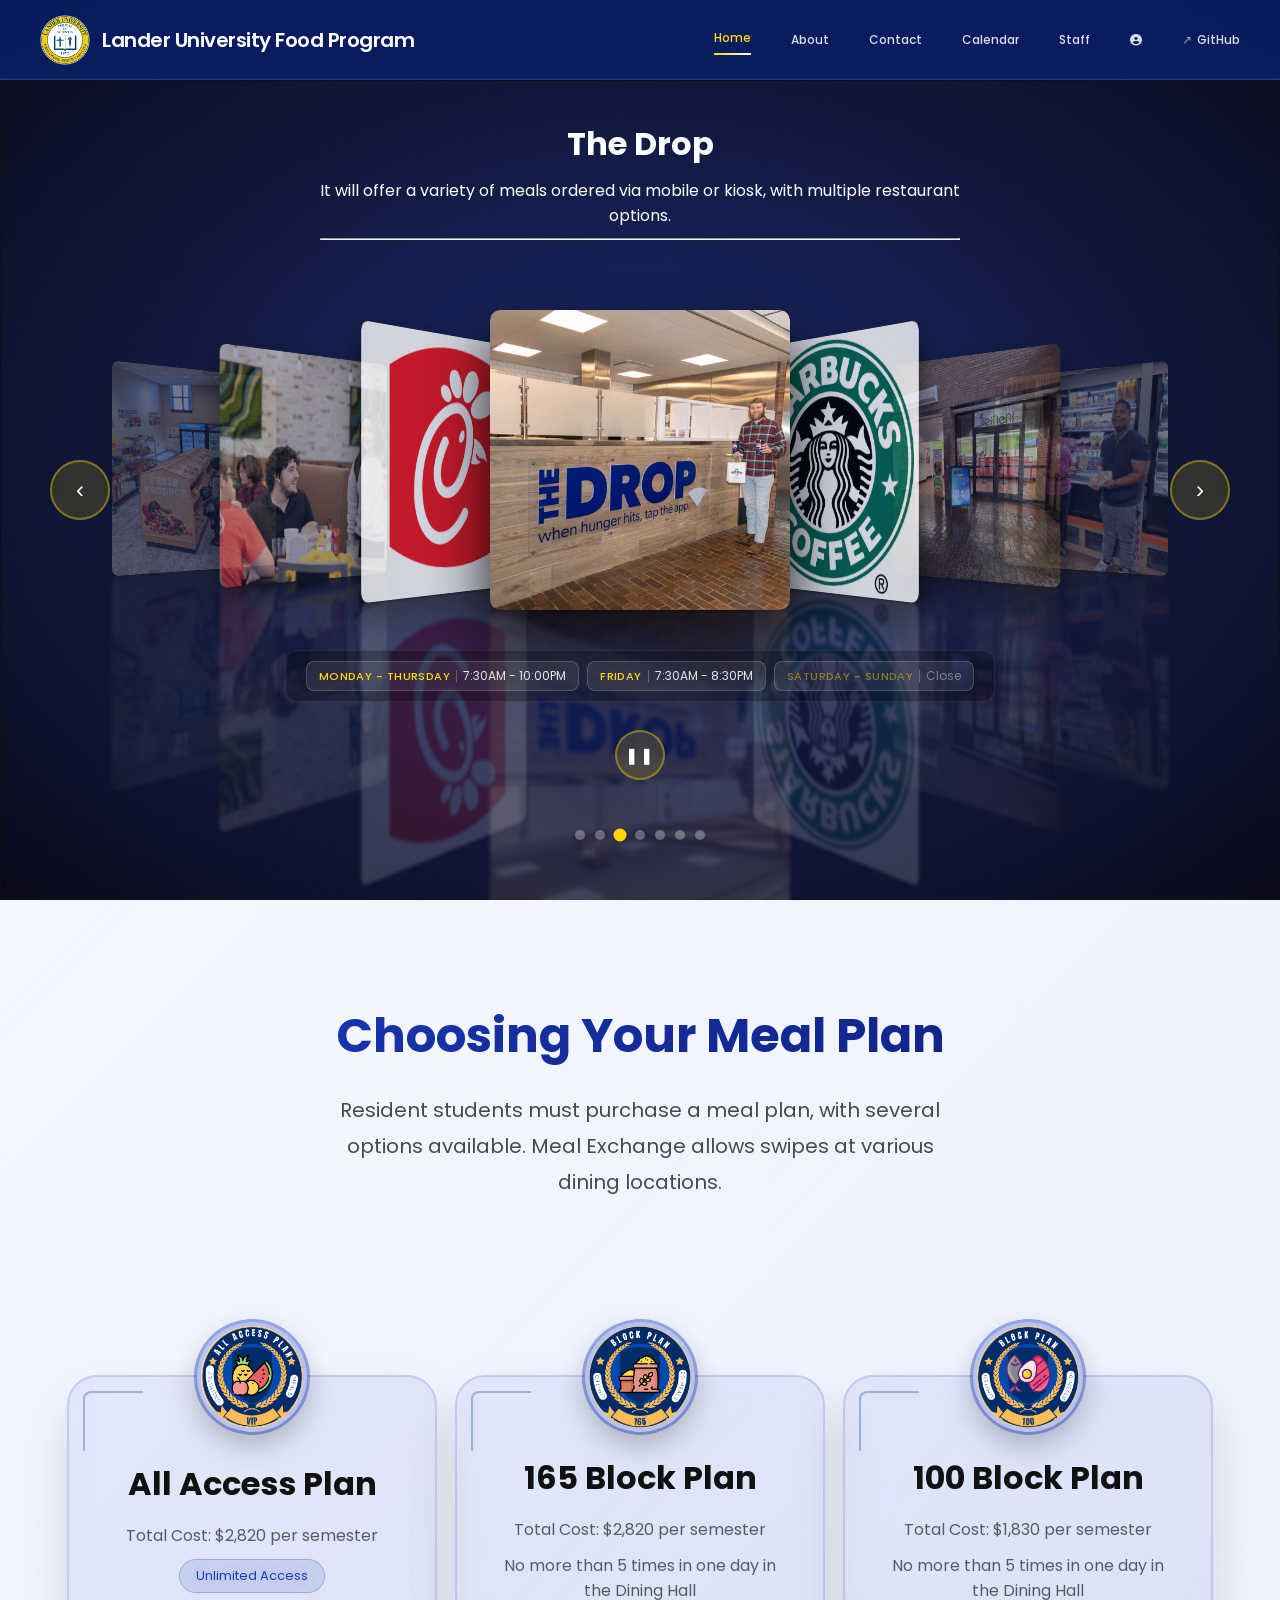
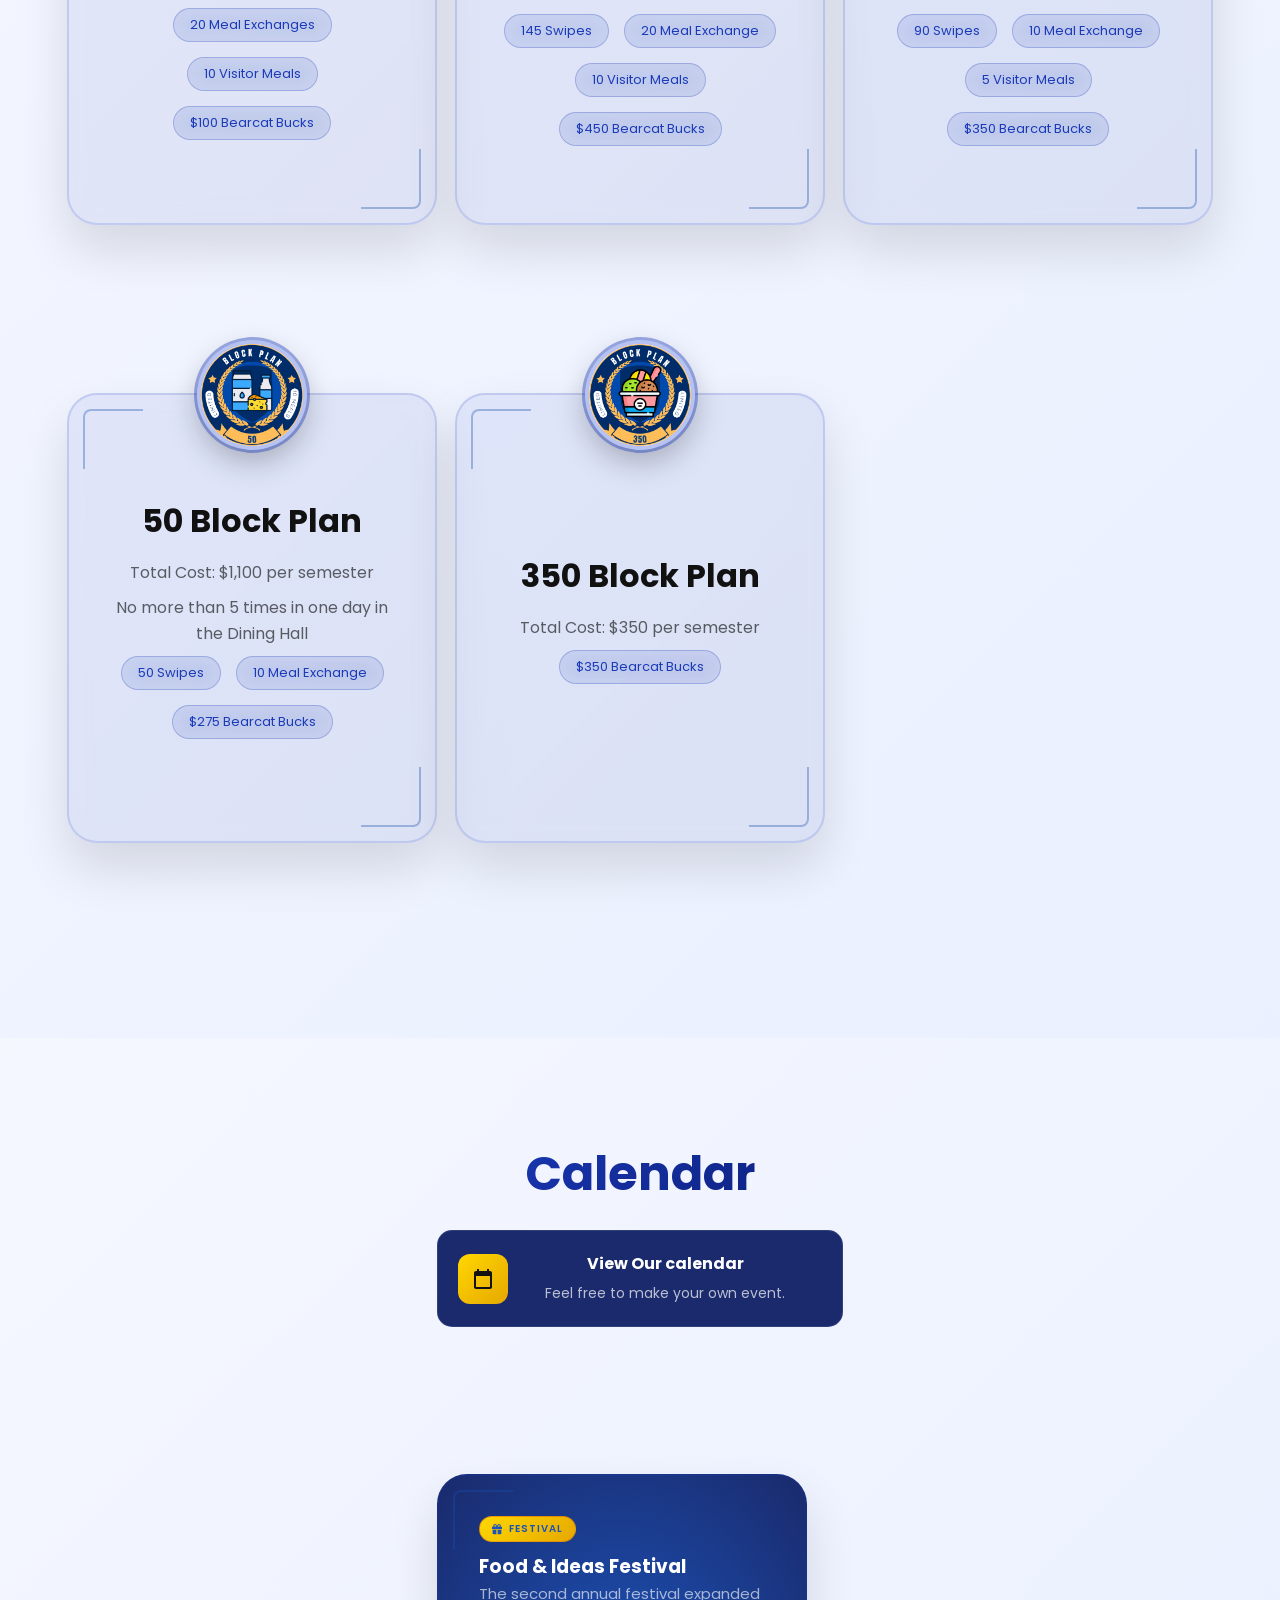
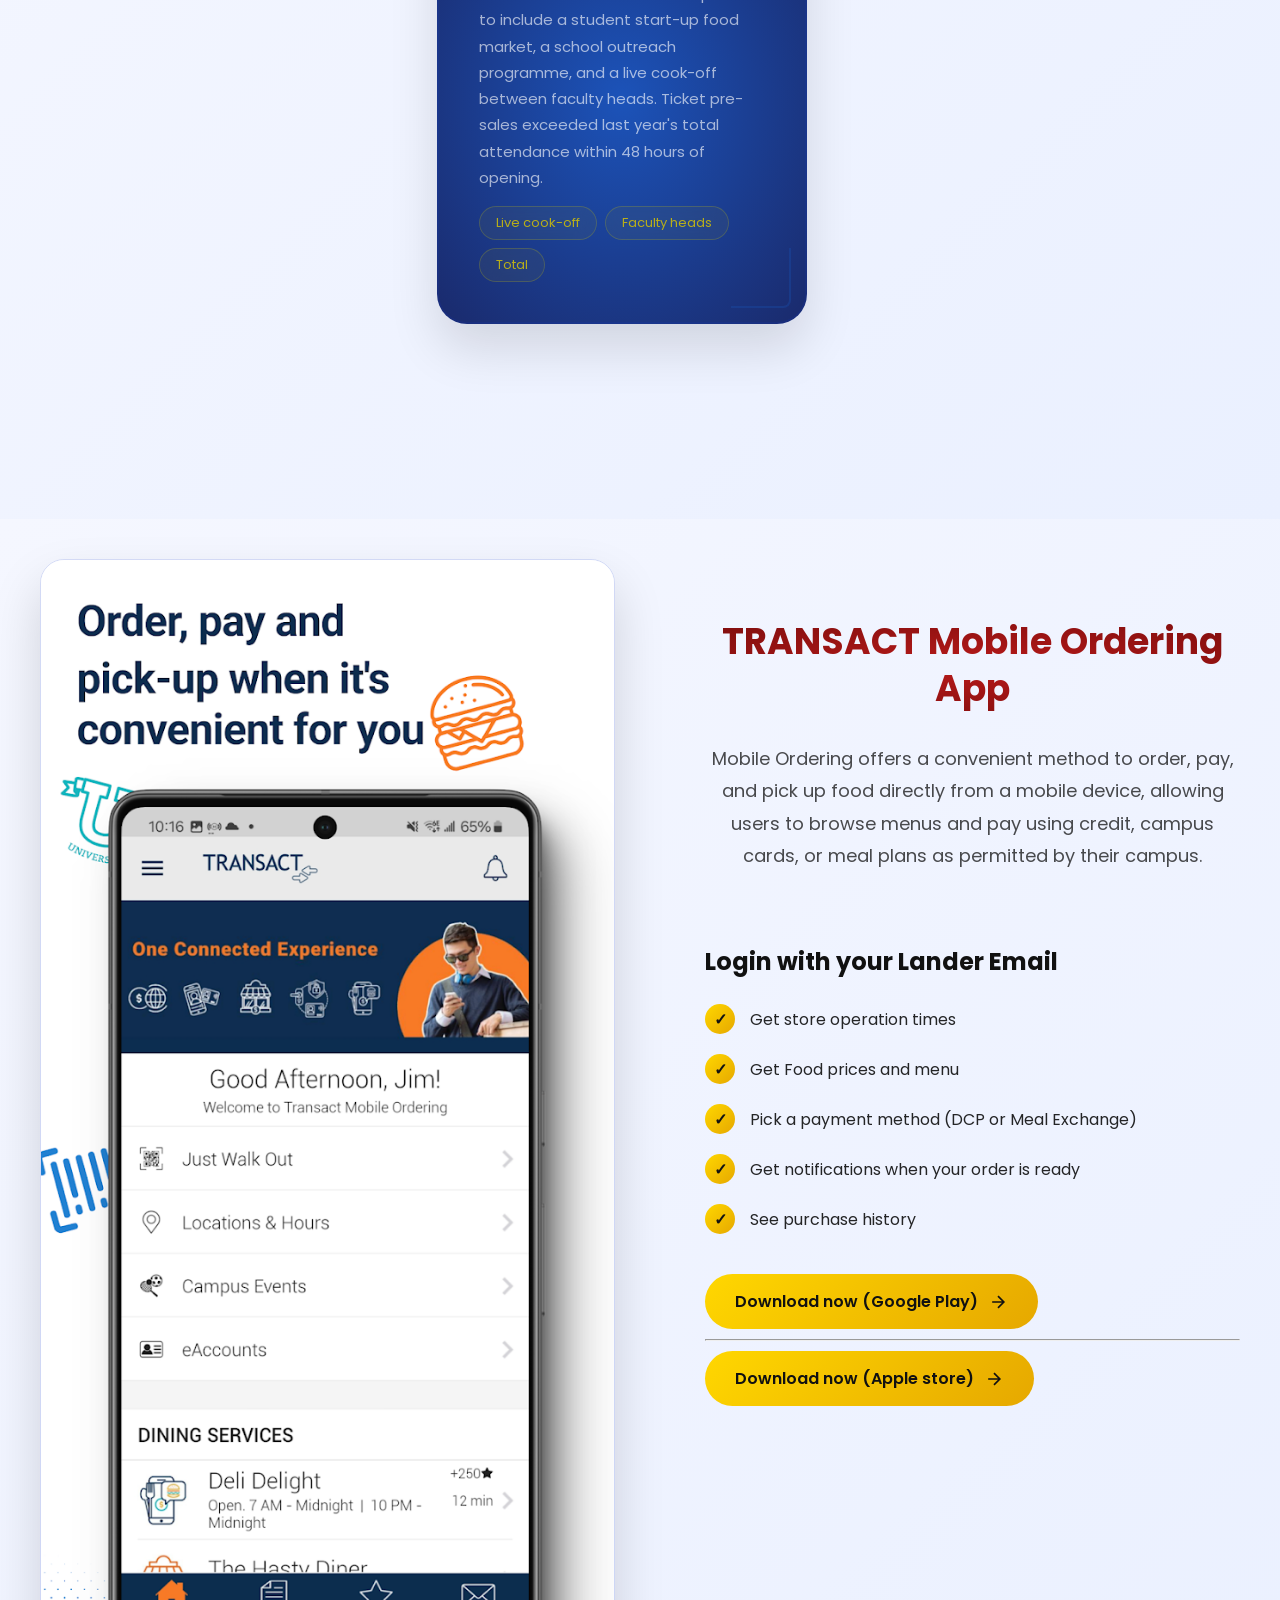
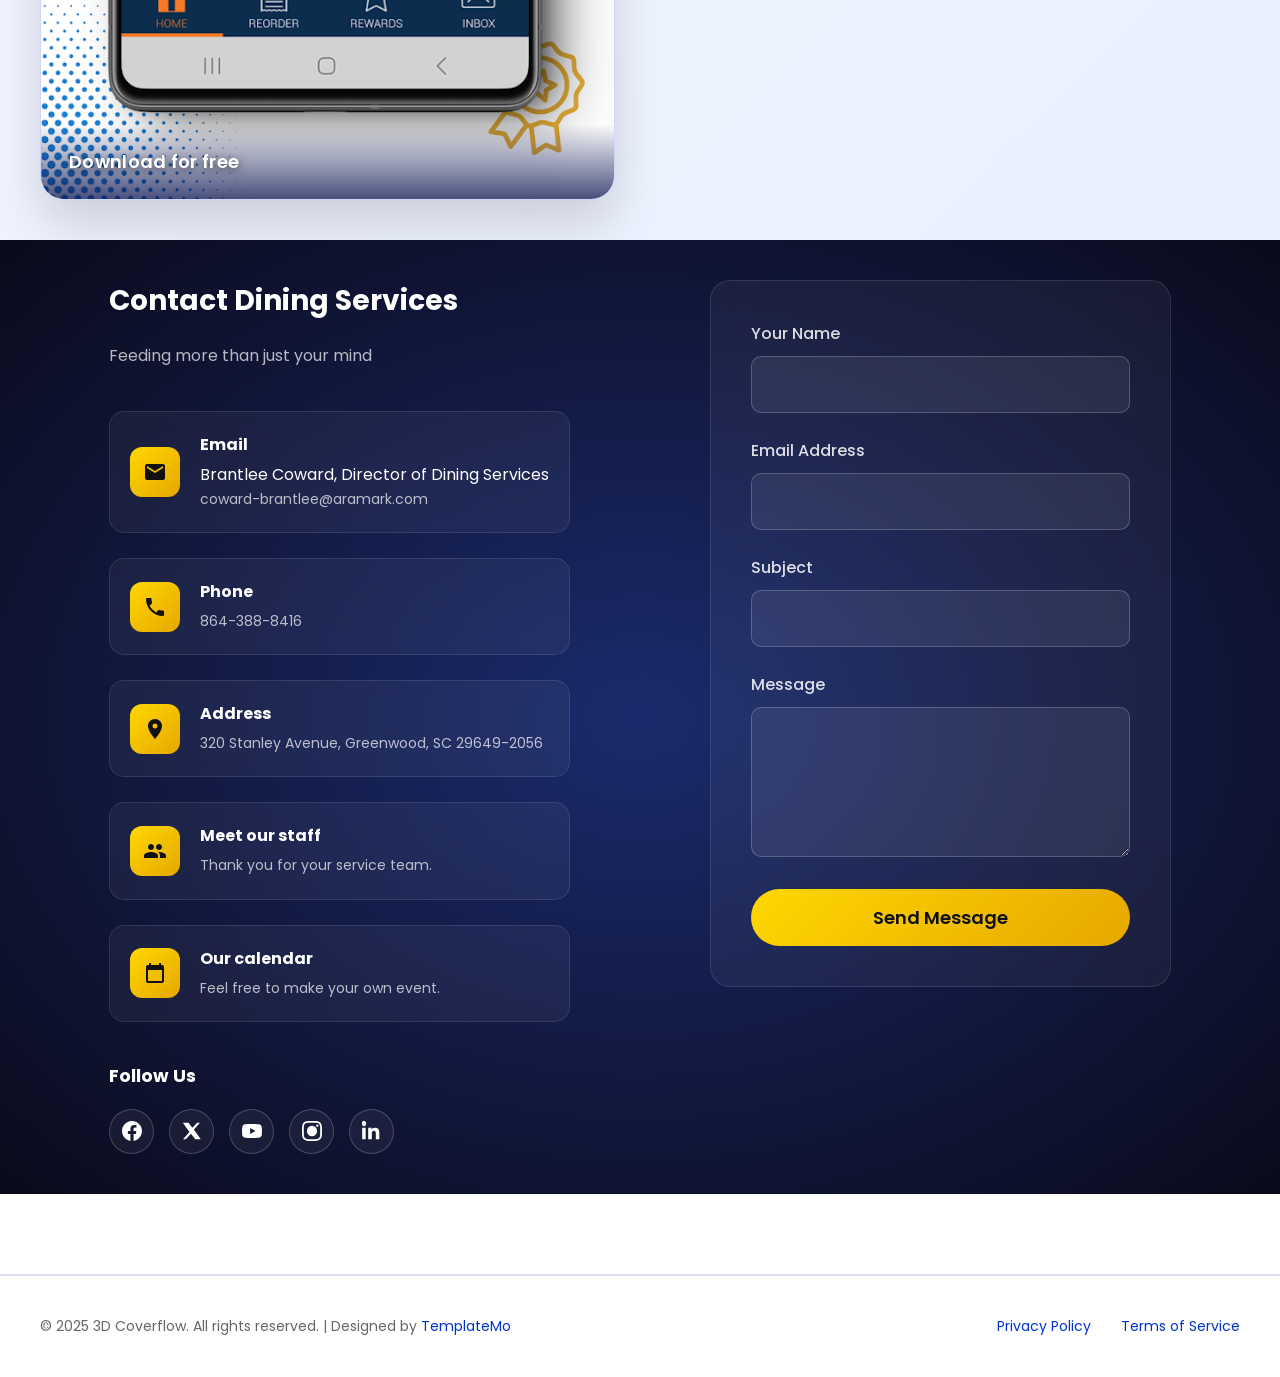
==== commit e9a72a70: "Removing double commits, adding new sections: app and calendar sections, adding User account section" ====
--- a/index.html
+++ b/index.html
@@ -6,9 +6,9 @@
     <meta charset="UTF-8">
     <meta name="viewport" content="width=device-width, initial-scale=1.0">
     <meta http-equiv="X-UA-Compatible" content="IE-edge">
-    <link href="https://fonts.googleapis.com/css2?family=Poppins:wght@300;400;500;600;700;800;900&display=swap" rel="stylesheet">
+    <link href="https://fonts.googleapis.com/css2?family=Poppins:wght@300;400;500;600;700;800;900&display=swap"
+        rel="stylesheet">
     <link href="https://cdnjs.cloudflare.com/ajax/libs/font-awesome/6.4.0/css/all.min.css" rel="stylesheet">
-    <link href="src/css/index-style.css" rel="stylesheet">
     <link href="./src/css/index-style.css" rel="stylesheet">
 </head>
 
@@ -16,7 +16,6 @@
     <header class="header" id="header">
         <a href="#home" class="logo-container">
             <div class="logo">
-                <img src="images/logos/LanderLogo.png" width="50" height="50">
                 <img src="./images/logos/LanderLogo.png" width="50" height="50">
                 <defs>
                     <linearGradient id="grad1" x1="0%" y1="0%" x2="100%" y2="100%">
@@ -34,17 +33,14 @@
         </a>
 
         <nav class="main-menu" id="mainMenu">
-            <a href="index.html#home" class="menu-item active">Home</a>
-            <a href="index.html#about" class="menu-item">About</a>
-            <a href="index.html#contact" class="menu-item">Contact</a>
-            <a href="calendar.html" class="menu-item">Calendar</a>
-            <a href="staff.html" class="menu-item">Staff</a>
             <a href="./index.html#home" class="menu-item active">Home</a>
             <a href="./index.html#about" class="menu-item">About</a>
             <a href="./index.html#contact" class="menu-item">Contact</a>
             <a href="./calendar.html" class="menu-item">Calendar</a>
             <a href="./staff.html" class="menu-item">Staff</a>
-            <a href="https://github.com/RedInfinityPro/MockWebiste" target="_blank" rel="noopener noreferrer" class="menu-item external">GitHub</a>
+            <a href="./user.html" class="menu-item"><i class="fa-solid fa-circle-user"></i></a>
+            <a href="https://github.com/RedInfinityPro/MockWebiste" target="_blank" rel="noopener noreferrer"
+                class="menu-item external">GitHub</a>
         </nav>
 
         <div class="menu-toggle" id="menuToggle">
@@ -67,7 +63,8 @@
                 <div class="coverflow" id="coverflow">
                     <div class="coverflow-item" data-index="0">
                         <div class="cover image-loading">
-                            <img src="images/coverflow-images/DiningHallImage.png" alt="The Underground in Grier Center" loading="lazy">
+                            <img src="images/coverflow-images/DiningHallImage.png" alt="The Underground in Grier Center"
+                                loading="lazy">
                         </div>
                         <div class="reflection"></div>
                     </div>
@@ -83,27 +80,29 @@
                         </div>
                         <div class="reflection"></div>
                     </div>
+                    <div class="coverflow-item" data-index="4">
+                        <div class="cover image-loading">
+                            <img src="images/coverflow-images/starbucksLogo.png" alt="Starbucks" loading="lazy">
+                        </div>
+                        <div class="reflection"></div>
+                    </div>
                     <div class="coverflow-item" data-index="3">
                         <div class="cover image-loading">
                             <img src="images/coverflow-images/FreshensImage.png" alt="Freshens" loading="lazy">
                         </div>
                         <div class="reflection"></div>
                     </div>
-                    <div class="coverflow-item" data-index="4">
-                        <div class="cover image-loading">
-                            <img src="images/coverflow-images/starbucksLogo.png" alt="Starbucks" loading="lazy">
-                        </div>
-                        <div class="reflection"></div>
-                    </div>
                     <div class="coverflow-item" data-index="5">
                         <div class="cover image-loading">
-                            <img src="images/coverflow-images/GreenwoodMarketplaceImage.png" alt="Greenwood Marketplace" loading="lazy">
-                        </div>
-                        <div class="reflection"></div>
-                    </div>
-                    <div class="coverflow-item" data-index="5">
-                        <div class="cover image-loading">
-                            <img src="images/coverflow-images/FoodPantryImage.jpg" alt="Bear Necessities Food Pantry" loading="lazy">
+                            <img src="images/coverflow-images/GreenwoodMarketplaceImage.png" alt="Greenwood Marketplace"
+                                loading="lazy">
+                        </div>
+                        <div class="reflection"></div>
+                    </div>
+                    <div class="coverflow-item" data-index="6">
+                        <div class="cover image-loading">
+                            <img src="images/coverflow-images/FoodPantryImage.jpg" alt="Bear Necessities Food Pantry"
+                                loading="lazy">
                         </div>
                         <div class="reflection"></div>
                     </div>
@@ -112,7 +111,7 @@
                 <div class="info-hours">
                     <div id="current-hours"></div>
                 </div>
-                
+
                 <button class="nav-button prev" onclick="navigate(-1)">‹</button>
                 <button class="nav-button next" onclick="navigate(1)">›</button>
 
@@ -130,7 +129,7 @@
     <!-- About Section -->
     <section id="about" class="section">
         <div class="about-content">
-            <div class="about-header">
+            <div class="section-header">
                 <h2>Choosing Your Meal Plan</h2>
                 <p>Resident students must purchase a meal plan, with several options available. Meal Exchange allows
                     swipes at various dining locations.</p>
@@ -141,7 +140,6 @@
                     <div class="showcase-display">
                         <div class="showcase-main">
                             <div class="showcase-circle-img">
-                                <img src="images/logos/All Access Plan.png" />
                                 <img src="./images/logos/All Access Plan.png" />
                             </div>
                             <div class="corner-decoration top-left"></div>
@@ -149,14 +147,11 @@
                             <h3 class="showcase-title">All Access Plan</h3>
                             <p class="showcase-subtitle">Total Cost: $2,820 per semester</p>
                             <div class="showcase-badges">
-                                <a href="" target="_blank"
-                                    rel="noopener noreferrer" class="badge">Unlimited Access</a>
-                                <a href="" target="_blank"
-                                    rel="noopener noreferrer" class="badge">20 Meal Exchanges</a>
-                                <a href="" target="_blank"
-                                    rel="noopener noreferrer" class="badge">10 Visitor Meals</a>
-                                <a href=""
-                                    target="_blank" rel="noopener noreferrer" class="badge">$100 Bearcat Bucks</a>
+                                <a href="" target="_blank" rel="noopener noreferrer" class="badge">Unlimited Access</a>
+                                <a href="" target="_blank" rel="noopener noreferrer" class="badge">20 Meal Exchanges</a>
+                                <a href="" target="_blank" rel="noopener noreferrer" class="badge">10 Visitor Meals</a>
+                                <a href="" target="_blank" rel="noopener noreferrer" class="badge">$100 Bearcat
+                                    Bucks</a>
                             </div>
                         </div>
                     </div>
@@ -166,7 +161,6 @@
                     <div class="showcase-display">
                         <div class="showcase-main">
                             <div class="showcase-circle-img">
-                                <img src="images/logos/165 Plan.png" />
                                 <img src="./images/logos/165 Plan.png" />
                             </div>
                             <div class="corner-decoration top-left"></div>
@@ -175,14 +169,11 @@
                             <p class="showcase-subtitle">Total Cost: $2,820 per semester</p>
                             <p class="showcase-subtitle">No more than 5 times in one day in the Dining Hall</p>
                             <div class="showcase-badges">
-                                <a href="" target="_blank"
-                                    rel="noopener noreferrer" class="badge">145 Swipes</a>
-                                <a href="" target="_blank"
-                                    rel="noopener noreferrer" class="badge">20 Meal Exchange</a>
-                                <a href="" target="_blank"
-                                    rel="noopener noreferrer" class="badge">10 Visitor Meals</a>
-                                <a href=""
-                                    target="_blank" rel="noopener noreferrer" class="badge">$450 Bearcat Bucks</a>
+                                <a href="" target="_blank" rel="noopener noreferrer" class="badge">145 Swipes</a>
+                                <a href="" target="_blank" rel="noopener noreferrer" class="badge">20 Meal Exchange</a>
+                                <a href="" target="_blank" rel="noopener noreferrer" class="badge">10 Visitor Meals</a>
+                                <a href="" target="_blank" rel="noopener noreferrer" class="badge">$450 Bearcat
+                                    Bucks</a>
                             </div>
                         </div>
                     </div>
@@ -192,7 +183,6 @@
                     <div class="showcase-display">
                         <div class="showcase-main">
                             <div class="showcase-circle-img">
-                                <img src="images/logos/100 Plan.png" />
                                 <img src="./images/logos/100 Plan.png" />
                             </div>
                             <div class="corner-decoration top-left"></div>
@@ -201,14 +191,11 @@
                             <p class="showcase-subtitle">Total Cost: $1,830 per semester</p>
                             <p class="showcase-subtitle">No more than 5 times in one day in the Dining Hall</p>
                             <div class="showcase-badges">
-                                <a href="" target="_blank"
-                                    rel="noopener noreferrer" class="badge">90 Swipes</a>
-                                <a href="" target="_blank"
-                                    rel="noopener noreferrer" class="badge">10 Meal Exchange</a>
-                                <a href="" target="_blank"
-                                    rel="noopener noreferrer" class="badge">5 Visitor Meals</a>
-                                <a href=""
-                                    target="_blank" rel="noopener noreferrer" class="badge">$350 Bearcat Bucks</a>
+                                <a href="" target="_blank" rel="noopener noreferrer" class="badge">90 Swipes</a>
+                                <a href="" target="_blank" rel="noopener noreferrer" class="badge">10 Meal Exchange</a>
+                                <a href="" target="_blank" rel="noopener noreferrer" class="badge">5 Visitor Meals</a>
+                                <a href="" target="_blank" rel="noopener noreferrer" class="badge">$350 Bearcat
+                                    Bucks</a>
                             </div>
                         </div>
                     </div>
@@ -218,7 +205,6 @@
                     <div class="showcase-display">
                         <div class="showcase-main">
                             <div class="showcase-circle-img">
-                                <img src="images/logos/50 Plan.png" />
                                 <img src="./images/logos/50 Plan.png" />
                             </div>
                             <div class="corner-decoration top-left"></div>
@@ -227,12 +213,10 @@
                             <p class="showcase-subtitle">Total Cost: $1,100 per semester</p>
                             <p class="showcase-subtitle">No more than 5 times in one day in the Dining Hall</p>
                             <div class="showcase-badges">
-                                <a href="" target="_blank"
-                                    rel="noopener noreferrer" class="badge">50 Swipes</a>
-                                <a href="" target="_blank"
-                                    rel="noopener noreferrer" class="badge">10 Meal Exchange</a>
-                                <a href=""
-                                    target="_blank" rel="noopener noreferrer" class="badge">$275 Bearcat Bucks</a>
+                                <a href="" target="_blank" rel="noopener noreferrer" class="badge">50 Swipes</a>
+                                <a href="" target="_blank" rel="noopener noreferrer" class="badge">10 Meal Exchange</a>
+                                <a href="" target="_blank" rel="noopener noreferrer" class="badge">$275 Bearcat
+                                    Bucks</a>
                             </div>
                         </div>
                     </div>
@@ -242,7 +226,6 @@
                     <div class="showcase-display">
                         <div class="showcase-main">
                             <div class="showcase-circle-img">
-                                <img src="images/logos/350 Plan.png" />
                                 <img src="./images/logos/350 Plan.png" />
                             </div>
                             <div class="corner-decoration top-left"></div>
@@ -250,18 +233,65 @@
                             <h3 class="showcase-title">350 Block Plan</h3>
                             <p class="showcase-subtitle">Total Cost: $350 per semester</p>
                             <div class="showcase-badges">
-                                <a href=""
-                                    target="_blank" rel="noopener noreferrer" class="badge">$350 Bearcat Bucks</a>
-                            </div>
-                        </div>
-                    </div>
-                </div>
-            </div>
-
+                                <a href="" target="_blank" rel="noopener noreferrer" class="badge">$350 Bearcat
+                                    Bucks</a>
+                            </div>
+                        </div>
+                    </div>
+                </div>
+            </div>
+        </div>
+    </section>
+
+    <!-- Events section  -->
+    <section id="events" class="section">
+        <div class="events-content">
+            <div class="section-header">
+                <h2>Calendar</h2>
+                <div class="events-item" onclick="window.location.href='calendar.html'">
+                    <div class="contact-icon">
+                        <svg viewBox="0 0 24 24">
+                            <path
+                                d="M19 4h-1V2h-2v2H8V2H6v2H5c-1.11 0-2 .89-2 2v14c0 1.11.89 2 2 2h14c1.11 0 2-.89 2-2V6c0-1.11-.89-2-2-2zm0 16H5V9h14v11z" />
+                        </svg>
+                    </div>
+                    <div class="events-text">
+                        <h4>View Our calendar</h4>
+                        <p>Feel free to make your own event.</p>
+                    </div>
+                </div>
+            </div>
+
+            <div class="events-main">
+                <div class="events-visual">
+                    <div class="events-showcase-display">
+                        <div class="events-showcase-main">
+                            <div class="corner-decoration top-left"></div>
+                            <div class="corner-decoration bottom-right"></div>
+                            <div class="event-tag"><i class="fa-solid fa-gift"></i> Festival</div>
+                            <h3 class="event-title">Food & Ideas Festival</h3>
+                            <p class="event-desc">The second annual festival expanded to include a student start-up food
+                                market,
+                                a school outreach programme, and a live cook-off between faculty heads. Ticket pre-sales
+                                exceeded last year's total attendance within 48 hours of opening.</p>
+                            <div class="event-badges">
+                                <a href="#" class="badge">Live cook-off</a>
+                                <a href="#" class="badge">Faculty heads</a>
+                                <a href="#" class="badge">Total</a>
+                            </div>
+                        </div>
+                    </div>
+                </div>
+            </div>
+        </div>
+    </section>
+
+    <!-- app -->
+    <section id="app" class="section">
+        <div class="about-content">
             <div class="about-bottom-row">
                 <div class="about-image-panel">
                     <div class="about-image-panel-inner">
-                        <img src="images/about-images/AppImage.png" alt="Dining Experience at Lander" />
                         <img src="./images/about-images/appImage.png" alt="Dining Experience at Lander" />
                         <div class="about-image-overlay">
                             <span>Download for free</span>
@@ -270,10 +300,13 @@
                 </div>
 
                 <div class="about-info">
-                    <h3>TRANSACT Mobile Ordering App</h3>
-                    <p>Mobile Ordering offers a convenient method to order, pay, and pick up food directly from a mobile
-                        device, allowing users to browse menus and pay using credit, campus cards, or meal plans as
-                        permitted by their campus.</p>
+                    <div class="section-header">
+                        <h3>TRANSACT Mobile Ordering App</h3>
+                        <p>Mobile Ordering offers a convenient method to order, pay, and pick up food directly from a
+                            mobile
+                            device, allowing users to browse menus and pay using credit, campus cards, or meal plans as
+                            permitted by their campus.</p>
+                    </div>
                     <h2>Login with your Lander Email</h2>
                     <br>
                     <ul class="feature-list">
@@ -326,20 +359,6 @@
                             </div>
                         </div>
 
-                        <div class="contact-item" onclick="window.location.href='mailto:brannon-kristin@aramark.com'">
-                            <div class="contact-icon">
-                                <svg viewBox="0 0 24 24">
-                                    <path
-                                        d="M20 4H4c-1.1 0-1.99.9-1.99 2L2 18c0 1.1.9 2 2 2h16c1.1 0 2-.9 2-2V6c0-1.1-.9-2-2-2zm0 4l-8 5-8-5V6l8 5 8-5v2z" />
-                                </svg>
-                            </div>
-                            <div class="contact-text">
-                                <h4>Email</h4>
-                                <p1>Kristin Brannon, Office Manager</p1>
-                                <p>brannon-kristin@aramark.com</p>
-                            </div>
-                        </div>
-                    
                         <div class="contact-item">
                             <div class="contact-icon">
                                 <svg viewBox="0 0 24 24">
@@ -353,7 +372,8 @@
                             </div>
                         </div>
 
-                        <div class="contact-item" onclick="window.location.href='https://www.google.com/maps/place/Lander+University+-+Greenwood,+SC/@34.1994893,-82.1693028,17z/data=!3m1!4b1!4m6!3m5!1s0x88f8010ea801bc91:0x3f045de1f19854a8!8m2!3d34.1994849!4d-82.1667332!16zL20vMDM1OThs?entry=ttu&g_ep=EgoyMDI2MDMwMi4wIKXMDSoASAFQAw%3D%3D'">
+                        <div class="contact-item"
+                            onclick="window.location.href='https://www.google.com/maps/place/Lander+University+-+Greenwood,+SC/@34.1994893,-82.1693028,17z/data=!3m1!4b1!4m6!3m5!1s0x88f8010ea801bc91:0x3f045de1f19854a8!8m2!3d34.1994849!4d-82.1667332!16zL20vMDM1OThs?entry=ttu&g_ep=EgoyMDI2MDMwMi4wIKXMDSoASAFQAw%3D%3D'">
                             <div class="contact-icon">
                                 <svg viewBox="0 0 24 24">
                                     <path
@@ -476,7 +496,7 @@
     <div class="scroll-to-top" id="scrollToTop">
         <span>↑</span>
     </div>
-    <script src="src/js/index-script.js"></script>
+    <script src="./src/js/index-script.js"></script>
 </body>
 
-</html>
+</html>
--- a/src/css/index-style.css
+++ b/src/css/index-style.css
@@ -1,1440 +1,1588 @@
 @charset "utf-8";
+
 :root {
     --font-family: 'Poppins', Arial, sans-serif;
     --font-size: 16px;
     --text-color: #111111;
+    --white-full: #ffffff;
+    --white-mid: rgba(255, 255, 255, 0.62);
     --text-muted: rgba(0, 0, 0, 0.7);
+    --accent-blue-dark: #1a2a6c;
+    --blue-vivid: #1c53b9;
+    --accent-gold: #ffd700;
+    --accent-gold-dark: #e6a800;
     --bg-card: linear-gradient(135deg, rgba(26, 58, 184, 0.08) 0%, rgba(13, 31, 124, 0.08) 100%);
     --bg-section: linear-gradient(135deg, #f5f7ff 0%, #eaf0ff 100%);
-    --accent-gold: #FFD700;
-    --accent-gold-dark: #e6a800;
-    --button-gradient: linear-gradient(135deg, #FFD700 0%, #e6a800 100%);
+    --bg-dark: radial-gradient(ellipse at center, #1a2a6c 0%, #0a0a1a 100%);
+    --button-gradient: linear-gradient(135deg, #ffd700 0%, #e6a800 100%);
     --button-hover: linear-gradient(135deg, #e6c200 0%, #cc9400 100%);
-    --shadow-card: 0 15px 35px rgba(0, 0, 0, 0.08);
+    --shadow-card: 0 16px 40px rgba(0, 0, 0, 0.55);
     --shadow-card-hover: 0 20px 45px rgba(0, 0, 0, 0.15);
+    --shadow-blue: 0 10px 32px rgba(26, 42, 108, 0.5);
+    --shadow-gold: 0 10px 30px rgba(255, 215, 0, 0.5);
     --border-radius-card: 20px;
     --border-radius-img: 20px;
-}
-
- * {
-            margin: 0;
-            padding: 0;
-            box-sizing: border-box;
-        }
-
-        html {
-            scroll-behavior: smooth;
-        }
-
-        body {
-            font-family: var(--font-family);
-            font-size: var(--font-size);
-            overflow-x: hidden;
-            position: relative;
-            background: #ffffff;
-            color: var(--text-color);
-        }
-
-        /* Sections */
-        .section {
-            min-height: 100vh;
-            position: relative;
-            display: flex;
-            align-items: center;
-            justify-content: center;
-        }
-
-        #home {
-            background: radial-gradient(ellipse at center, #1a2a6c 0%, #0a0a1a 100%);
-        }
-
-        #about {
-            background: linear-gradient(135deg, #f5f7ff 0%, #eaf0ff 100%);
-        }
-
-        #contact {
-            background: radial-gradient(ellipse at center, #1a2a6c 0%, #0a0a1a 100%);
-        }
-
-        /* Header Styles */
-        .header {
-            position: fixed;
-            top: 0;
-            left: 0;
-            right: 0;
-            height: 80px;
-            background: rgba(10, 30, 100, 0.92);
-            backdrop-filter: blur(10px);
-            border-bottom: 1px solid rgba(255, 255, 255, 0.12);
-            z-index: 1000;
-            display: flex;
-            align-items: center;
-            justify-content: space-between;
-            padding: 0 40px;
-            transition: all 0.3s ease;
-            user-select: none;
-        }
-
-        .header.scrolled {
-            background: rgba(5, 15, 70, 0.98);
-            height: 70px;
-        }
-
-        .logo-container {
-            display: flex;
-            align-items: center;
-            gap: 12px;
-            text-decoration: none;
-            cursor: pointer;
-            transition: transform 0.3s ease;
-        }
-
-        .logo-container:hover {
-            transform: translateY(-2px);
-        }
-
-        .logo {
-            width: 50px;
-            height: 50px;
-            display: flex;
-            align-items: center;
-            justify-content: center;
-        }
-
-        .logo svg {
-            width: 100%;
-            height: 100%;
-        }
-
-        .logo-text {
-            color: white;
-            font-size: 24px;
-            font-weight: 600;
-            letter-spacing: -0.5px;
-        }
-
-        .main-menu {
-            display: flex;
-            align-items: center;
-            gap: 40px;
-        }
-
-        .menu-item {
-            color: rgba(255, 255, 255, 0.85);
-            text-decoration: none;
-            font-size: 12px;
-            font-weight: 500;
-            transition: all 0.3s ease;
-            position: relative;
-            padding: 8px 0;
-        }
-
-        .menu-item:hover {
-            color: #FFD700;
-            transform: translateY(-2px);
-        }
-
-        .menu-item::after {
-            content: '';
-            position: absolute;
-            bottom: 0;
-            left: 0;
-            width: 0;
-            height: 2px;
-            background: linear-gradient(90deg, #FFD700, #ffffff);
-            transition: width 0.3s ease;
-        }
-
-        .menu-item:hover::after {
-            width: 100%;
-        }
-
-        .menu-item.active {
-            color: #FFD700;
-        }
-
-        .menu-item.active::after {
-            width: 100%;
-        }
-
-        .menu-item.external::before {
-            content: '↗';
-            margin-right: 5px;
-            font-size: 12px;
-            opacity: 0.7;
-        }
-
-        /* Mobile menu toggle */
-        .menu-toggle {
-            display: none;
-            flex-direction: column;
-            cursor: pointer;
-            padding: 4px;
-        }
-
-        .menu-toggle span {
-            width: 25px;
-            height: 3px;
-            background: white;
-            margin: 3px 0;
-            transition: 0.3s;
-            border-radius: 2px;
-        }
-
-        /* Home Section with Coverflow */
-        .coverflow-wrapper {
-            width: 100%;
-            height: 100vh;
-            display: flex;
-            align-items: center;
-            justify-content: center;
-            padding-top: 80px;
-            user-select: none;
-        }
-
-        .coverflow-container {
-            width: 100%;
-            height: 100%;
-            display: flex;
-            align-items: center;
-            justify-content: center;
-            perspective: 1200px;
-            position: relative;
-        }
-
-        .coverflow {
-            display: flex;
-            align-items: center;
-            justify-content: center;
-            transform-style: preserve-3d;
-            position: relative;
-            width: 100%;
-            height: 400px;
-            margin-top: -60px;
-        }
-
-        .coverflow-item {
-            position: absolute;
-            width: 300px;
-            height: 300px;
-            transition: all 0.6s cubic-bezier(0.68, -0.55, 0.265, 1.55);
-            cursor: pointer;
-            user-select: none;
-        }
-
-        .coverflow-item .cover {
-            width: 100%;
-            height: 100%;
-            border-radius: 10px;
-            box-shadow: 0 20px 40px rgba(0, 0, 0, 0.8);
-            position: relative;
-            overflow: hidden;
-            transform-style: preserve-3d;
-            background: #333;
-        }
-
-        .coverflow-item .cover img {
-            width: 100%;
-            height: 100%;
-            object-fit: cover;
-            border-radius: 10px;
-        }
-
-        /* Reflection */
-        .coverflow-item .reflection {
-            position: absolute;
-            top: 100%;
-            left: 0;
-            width: 100%;
-            height: 100%;
-            border-radius: 10px;
-            transform: scaleY(-1);
-            opacity: 0.2;
-            filter: blur(2px);
-            background: linear-gradient(to bottom, 
-                rgba(0, 0, 0, 0) 0%, 
-                rgba(0, 0, 0, 0.8) 50%, 
-                rgba(0, 0, 0, 1) 100%);
-            overflow: hidden;
-        }
-
-        /* Active item (center) */
-        .coverflow-item.active {
-            z-index: 100;
-            transform: translateX(0) translateZ(0) rotateY(0deg);
-        }
-
-        .coverflow-item.active .cover {
-            box-shadow: 0 30px 60px rgba(0, 0, 0, 0.9);
-        }
-
-        /* Navigation */
-        .nav-button {
-            position: absolute;
-            top: 50%;
-            transform: translateY(-50%);
-            background: rgba(255, 215, 0, 0.15);
-            border: 2px solid rgba(255, 215, 0, 0.4);
-            color: white;
-            width: 60px;
-            height: 60px;
-            border-radius: 50%;
-            cursor: pointer;
-            font-size: 24px;
-            display: flex;
-            align-items: center;
-            justify-content: center;
-            transition: all 0.3s ease;
-            backdrop-filter: blur(10px);
-            z-index: 200;
-        }
-
-        .nav-button:hover {
-            background: rgba(255, 215, 0, 0.35);
-            border-color: #FFD700;
-            transform: translateY(-50%) scale(1.1);
-        }
-
-        .nav-button.prev {
-            left: 50px;
-        }
-
-        .nav-button.next {
-            right: 50px;
-        }
-
-        /* Dots indicator */
-        .dots-container {
-            position: absolute;
-            bottom: 60px;
-            left: 50%;
-            transform: translateX(-50%);
-            display: flex;
-            gap: 10px;
-            z-index: 200;
-        }
-
-        .dot {
-            width: 10px;
-            height: 10px;
-            border-radius: 50%;
-            background: rgba(255, 255, 255, 0.3);
-            cursor: pointer;
-            transition: all 0.3s ease;
-        }
-
-        .dot.active {
-            background: #FFD700;
-            transform: scale(1.3);
-        }
-
-        /* Info display */
-        .info {
-            position: absolute;
-            top: 120px;
-            left: 50%;
-            transform: translateX(-50%);
-            color: white;
-            text-align: center;
-            z-index: 200;
-        }
-
-        .info h2 {
-            font-size: 32px;
-            margin-bottom: 10px;
-            opacity: 0;
-            animation: fadeIn 0.6s forwards;
-        }
-
-        .info p {
-            font-size: 16px;
-            opacity: 0.7;
-        }
-
-        .info-hours {
-            position: absolute;
-            top: 570px;
-            left: 50%;
-            transform: translateX(-50%);
-            z-index: 200;
-            width: 100%;
-            display: flex;
-            justify-content: center;
-            padding: 0 20px;
-        }
-
-        .hours-bar {
-            display: flex;
-            flex-wrap: wrap;
-            justify-content: center;
-            gap: 8px;
-            padding: 10px 20px;
-            background: rgba(0, 0, 0, 0.257);
-            border: 0.5px solid rgba(162, 162, 162, 0.15);
-            border-radius: 12px;
-            max-width: 760px;
-        }
-
-        .hours-chip {
-            display: flex;
-            align-items: center;
-            gap: 6px;
-            background: rgba(255,255,255,0.08);
-            border: 0.5px solid rgba(255,255,255,0.18);
-            border-radius: 8px;
-            padding: 5px 12px;
-            font-size: 12px;
-            white-space: nowrap;
-        }
-
-        .hours-chip .day-label {
-            color: #FFD700;
-            font-weight: 500;
-            font-size: 11px;
-            text-transform: uppercase;
-            letter-spacing: 0.04em;
-        }
-
-        .hours-chip .divider {
-            width: 1px;
-            height: 12px;
-            background: rgba(255,255,255,0.25);
-        }
-
-        .hours-chip .time-val {
-            color: rgba(255,255,255,0.88);
-        }
-
-        .hours-chip.closed .time-val { color: rgba(255,255,255,0.4); }
-        .hours-chip.closed .day-label { color: rgba(255,215,0,0.45); }
-
-        @keyframes fadeIn {
-            to {
-                opacity: 1;
-            }
-        }
-
-        /* Play/Pause Button */
-        .play-pause-button {
-            position: absolute;
-            bottom: 120px;
-            left: 50%;
-            transform: translateX(-50%);
-            background: rgba(255, 215, 0, 0.15);
-            border: 2px solid rgba(255, 215, 0, 0.4);
-            color: white;
-            width: 50px;
-            height: 50px;
-            border-radius: 50%;
-            cursor: pointer;
-            font-size: 20px;
-            display: flex;
-            align-items: center;
-            justify-content: center;
-            transition: all 0.3s ease;
-            backdrop-filter: blur(10px);
-            z-index: 200;
-        }
-
-        .play-pause-button:hover {
-            background: rgba(255, 215, 0, 0.3);
-            border-color: #FFD700;
-            transform: translateX(-50%) scale(1.1);
-        }
-
-        .play-pause-button .pause-icon {
-            font-size: 16px;
-            letter-spacing: 2px;
-        }
-
-        /* About Section */
-        .about-content {
-            max-width: 1400px;
-            margin: 0 auto;
-            padding: 40px;
-            color: #111111;
-        }
-
-        .about-header {
-            text-align: center;
-            margin-bottom: 80px;
-            user-select: none;
-        }
-
-        .about-header h2 {
-            font-size: 48px;
-            margin-top: 60px;
-            margin-bottom: 20px;
-            background: linear-gradient(135deg, #1a3ab8 0%, #0d1f7c 100%);
-            -webkit-background-clip: text;
-            -webkit-text-fill-color: transparent;
-            background-clip: text;
-        }
-
-        .about-header p {
-            font-size: 20px;
-            color: rgba(0, 0, 0, 0.7);
-            max-width: 600px;
-            margin: 0 auto;
-            line-height: 1.8;
-        }
-
-        .showcase-circle-img {
-            position: absolute;
-            top: -55px;
-            left: 50%;
-            transform: translateX(-50%);
-            width: 110px;
-            height: 110px;
-            border-radius: 50%;
-            overflow: hidden;
-            border: 4px solid rgba(26, 58, 184, 0.2);
-            box-shadow:
-                0 0 0 3px rgba(26, 58, 184, 0.4),
-                0 12px 30px rgba(0, 0, 0, 0.25);
-            background: #dde4ff;
-            z-index: 10;
-            flex-shrink: 0;
-        }
-        
-        .showcase-circle-img img {
-            width: 100%;
-            height: 100%;
-            object-fit: cover;
-            display: block;
-        }
-        
-        .about-main {
-            display: grid;
-            grid-template-columns: auto auto auto;
-            gap: 10px;
-            width: 100%;
-            align-items: center;
-            margin-bottom: 80px;
-        }
-
-        .about-visual {
-            position: relative;
-            height: 600px;
-            display: flex;
-            align-items: center;
-            justify-content: center;
-        }
-
-        .showcase-display {
-            position: relative;
-            width: 100%;
-            max-width: 500px;
-            height: 500px;
-            display: flex;
-            align-items: center;
-            justify-content: center;
-        }
-
-        .showcase-main {
-            position: relative;
-            width: 350px;
-            height: 400px;
-            background: linear-gradient(135deg, rgba(26, 58, 184, 0.08) 0%, rgba(13, 31, 124, 0.08) 100%);
-            border-radius: 30px;
-            border: 2px solid rgba(26, 58, 184, 0.15);
-            padding: 40px;
-            display: flex;
-            flex-direction: column;
-            align-items: center;
-            justify-content: center;
-            backdrop-filter: blur(10px);
-            box-shadow: 0 25px 50px rgba(0, 0, 0, 0.12);
-        }
-
-        .showcase-logo {
-            width: 120px;
-            height: 120px;
-            background: linear-gradient(135deg, #1a3ab8 0%, #0d1f7c 100%);
-            border-radius: 30px;
-            display: flex;
-            align-items: center;
-            justify-content: center;
-            margin-bottom: 30px;
-            box-shadow: 0 15px 35px rgba(26, 58, 184, 0.35);
-        }
-
-        .showcase-logo svg {
-            width: 70%;
-            height: 70%;
-        }
-
-        .showcase-title {
-            font-size: 32px;
-            font-weight: 700;
-            color: #111111;
-            margin-bottom: 15px;
-            text-align: center;
-            user-select: none;
-        }
-
-        .showcase-subtitle {
-            font-size: 16px;
-            color: rgba(0, 0, 0, 0.6);
-            text-align: center;
-            margin-bottom: 10px;
-            line-height: 1.6;
-            user-select: none;
-        }
-
-        .showcase-badges {
-            display: flex;
-            gap: 15px;
-            flex-wrap: wrap;
-            justify-content: center;
-        }
-
-        .badge {
-            background: rgba(174, 184, 26, 0.07);
-            border: 1px solid rgba(26, 58, 184, 0.25);
-            border-radius: 20px;
-            padding: 8px 16px;
-            font-size: 14px;
-            color: #1a3ab8;
-            backdrop-filter: blur(10px);
-            transition: all 0.3s ease;
-            cursor: pointer;
-            text-decoration: none;
-            display: inline-block;
-        }
-
-        .badge:hover {
-            background: linear-gradient(135deg, #FFD700 0%, #e6a800 100%);
-            border-color: transparent;
-            color: #111111;
-            transform: translateY(-2px);
-            box-shadow: 0 5px 15px rgba(255, 215, 0, 0.4);
-        }
-
-        .badge:active {
-            transform: translateY(0);
-            box-shadow: 0 2px 8px rgba(255, 215, 0, 0.3);
-        }
-
-        /* Decorative corner elements */
-        .corner-decoration {
-            position: absolute;
-            width: 80px;
-            height: 80px;
-            border: 2px solid rgba(26, 58, 184, 0.25);
-        }
-
-        .corner-decoration.top-left {
-            top: -20px;
-            left: -20px;
-            border-right: none;
-            border-bottom: none;
-            border-radius: 20px 0 0 0;
-        }
-
-        .corner-decoration.bottom-right {
-            bottom: -20px;
-            right: -20px;
-            border-left: none;
-            border-top: none;
-            border-radius: 0 0 20px 0;
-        }
-
-        .about-bottom-row {
-            display: grid;
-            grid-template-columns: 1fr 1fr;
-            gap: 50px;
-            align-items: stretch;
-        }
-
-        .about-image-panel {
-            display: flex;
-            align-items: stretch;
-        }
-
-        .about-image-panel-inner {
-            position: relative;
-            width: 100%;
-            border-radius: 24px;
-            overflow: hidden;
-            border: 1px solid rgba(26, 58, 184, 0.15);
-            box-shadow: 0 25px 50px rgba(0, 0, 0, 0.15);
-            min-height: 380px;
-        }
-
-        .about-image-panel-inner img {
-            width: 100%;
-            height: 100%;
-            object-fit: cover;
-            display: block;
-            transition: transform 0.6s ease;
-        }
-
-        .about-image-panel-inner:hover img {
-            transform: scale(1.04);
-        }
-
-        .about-image-overlay {
-            position: absolute;
-            bottom: 0;
-            left: 0;
-            right: 0;
-            padding: 24px 28px;
-            background: linear-gradient(to top, rgba(10, 20, 80, 0.75) 0%, transparent 100%);
-            display: flex;
-            align-items: flex-end;
-        }
-
-        .about-image-overlay span {
-            color: white;
-            font-size: 18px;
-            font-weight: 600;
-            letter-spacing: 0.3px;
-            text-shadow: 0 2px 8px rgba(0,0,0,0.5);
-        }
-
-        .about-info {
-            padding-left: 40px;
-            user-select: none;
-        }
-        
-        .about-info h3 {
-            font-size: 36px;
-            margin-bottom: 30px;
-            line-height: 1.3;
-            color: #111111;
-        }
-
-        .about-info p {
-            font-size: 18px;
-            color: rgba(0, 0, 0, 0.7);
-            line-height: 1.8;
-            margin-bottom: 30px;
-        }
-
-        .feature-list {
-            list-style: none;
-            margin-bottom: 40px;
-            user-select: none;
-        }
-
-        .feature-list li {
-            display: flex;
-            align-items: center;
-            gap: 15px;
-            margin-bottom: 20px;
-            font-size: 16px;
-            color: rgba(0, 0, 0, 0.85);
-        }
-
-        .feature-list li::before {
-            content: '✓';
-            display: flex;
-            align-items: center;
-            justify-content: center;
-            width: 30px;
-            height: 30px;
-            background: linear-gradient(135deg, #FFD700 0%, #e6a800 100%);
-            border-radius: 50%;
-            flex-shrink: 0;
-            color: #111111;
-            font-weight: 700;
-        }
-
-        .cta-button {
-            display: inline-flex;
-            align-items: center;
-            gap: 10px;
-            background: linear-gradient(135deg, #FFD700 0%, #e6a800 100%);
-            color: #111111;
-            text-decoration: none;
-            padding: 15px 30px;
-            border-radius: 30px;
-            font-weight: 600;
-            transition: all 0.3s ease;
-        }
-
-        .cta-button:hover {
-            transform: translateY(-2px);
-            box-shadow: 0 10px 30px rgba(255, 215, 0, 0.5);
-        }
-
-        .cta-button svg {
-            width: 20px;
-            height: 20px;
-            transition: transform 0.3s ease;
-        }
-
-        .cta-button:hover svg {
-            transform: translateX(5px);
-        }
-
-        .stats-section {
-            display: grid;
-            grid-template-columns: repeat(4, 1fr);
-            gap: 40px;
-            padding: 60px;
-            background: rgba(26, 58, 184, 0.05);
-            backdrop-filter: blur(10px);
-            border-radius: 30px;
-            border: 1px solid rgba(26, 58, 184, 0.15);
-        }
-
-        .stat-item {
-            text-align: center;
-        }
-
-        .stat-number {
-            font-size: 48px;
-            font-weight: 700;
-            background: linear-gradient(135deg, #1a3ab8 0%, #0d1f7c 100%);
-            -webkit-background-clip: text;
-            -webkit-text-fill-color: transparent;
-            background-clip: text;
-            margin-bottom: 10px;
-        }
-
-        .stat-label {
-            font-size: 16px;
-            color: rgba(0, 0, 0, 0.6);
-        }
-
-        /* Contact Section */
-        .contact-content {
-            max-width: 1200px;
-            margin: 0 auto;
-            padding: 40px;
-            color: white;
-        }
-
-        .contact-header {
-            text-align: center;
-            margin-top: 60px;
-            margin-bottom: 60px;
-        }
-
-        .contact-header h2 {
-            font-size: 48px;
-            margin-bottom: 20px;
-            background: linear-gradient(135deg, #FFD700 0%, #ffffff 100%);
-            -webkit-background-clip: text;
-            -webkit-text-fill-color: transparent;
-            background-clip: text;
-        }
-
-        .contact-header p {
-            font-size: 20px;
-            color: rgba(255, 255, 255, 0.8);
-            max-width: 600px;
-            margin: 0 auto;
-        }
-
-        .contact-container {
-            display: grid;
-            grid-template-columns: 1fr 1fr;
-            gap: 60px;
-            align-items: start;
-        }
-
-        .contact-info-section {
-            padding-right: 40px;
-        }
-
-        .contact-info-section h3 {
-            font-size: 28px;
-            margin-bottom: 20px;
-            color: white;
-            user-select: none;
-        }
-
-        .contact-info-section p {
-            font-size: 16px;
-            color: rgba(255, 255, 255, 0.7);
-            line-height: 1.8;
-            margin-bottom: 40px;
-            user-select: none;
-        }
-
-        .contact-details {
-            display: flex;
-            flex-direction: column;
-            gap: 25px;
-        }
-
-        .contact-item {
-            display: flex;
-            align-items: center;
-            gap: 20px;
-            padding: 20px;
-            background: rgba(255, 255, 255, 0.05);
-            backdrop-filter: blur(10px);
-            border: 1px solid rgba(255, 255, 255, 0.1);
-            border-radius: 15px;
-            transition: all 0.3s ease;
-            cursor: pointer;
-        }
-
-        .contact-item:hover {
-            background: rgba(255, 255, 255, 0.08);
-            transform: translateX(5px);
-            box-shadow: 0 10px 30px rgba(255, 215, 0, 0.15);
-        }
-
-        .contact-icon {
-            width: 50px;
-            height: 50px;
-            background: linear-gradient(135deg, #FFD700 0%, #e6a800 100%);
-            border-radius: 12px;
-            display: flex;
-            align-items: center;
-            justify-content: center;
-            flex-shrink: 0;
-        }
-
-        .contact-icon svg {
-            width: 24px;
-            height: 24px;
-            fill: #111111;
-        }
-
-        .contact-text {
-            flex: 1;
-        }
-
-        .contact-text h4 {
-            font-size: 16px;
-            color: white;
-            margin-bottom: 5px;
-        }
-
-        .contact-text p {
-            font-size: 14px;
-            color: rgba(255, 255, 255, 0.7);
-            margin: 0;
-        }
-
-        .social-links {
-            margin-top: 40px;
-        }
-
-        .social-links h4 {
-            font-size: 18px;
-            margin-bottom: 20px;
-            color: white;
-            user-select: none;
-        }
-
-        .social-buttons {
-            display: flex;
-            gap: 15px;
-        }
-
-        .social-btn {
-            width: 45px;
-            height: 45px;
-            background: rgba(255, 255, 255, 0.05);
-            border: 1px solid rgba(255, 255, 255, 0.2);
-            border-radius: 50%;
-            display: flex;
-            align-items: center;
-            justify-content: center;
-            transition: all 0.3s ease;
-            cursor: pointer;
-        }
-
-        .social-btn:hover {
-            background: linear-gradient(135deg, #FFD700 0%, #e6a800 100%);
-            border-color: transparent;
-            transform: translateY(-3px);
-            box-shadow: 0 10px 20px rgba(255, 215, 0, 0.4);
-        }
-
-        .social-btn svg {
-            width: 20px;
-            height: 20px;
-            fill: white;
-        }
-
-        .contact-form-section {
-            padding-left: 40px;
-        }
-
-        .contact-form {
-            background: rgba(255, 255, 255, 0.05);
-            backdrop-filter: blur(10px);
-            border: 1px solid rgba(255, 255, 255, 0.1);
-            border-radius: 20px;
-            padding: 40px;
-        }
-
-        .form-group {
-            margin-bottom: 25px;
-        }
-
-        .form-group label {
-            display: block;
-            margin-bottom: 10px;
-            color: rgba(255, 255, 255, 0.85);
-            font-weight: 500;
-        }
-
-        .form-group input,
-        .form-group textarea {
-            width: 100%;
-            padding: 15px;
-            background: rgba(255, 255, 255, 0.07);
-            border: 1px solid rgba(255, 255, 255, 0.2);
-            border-radius: 10px;
-            color: white;
-            font-size: 16px;
-            font-family: inherit;
-            transition: all 0.3s ease;
-        }
-
-        .form-group input:focus,
-        .form-group textarea:focus {
-            outline: none;
-            border-color: #FFD700;
-            background: rgba(255, 215, 0, 0.06);
-        }
-
-        .form-group textarea {
-            resize: vertical;
-            min-height: 150px;
-            line-height: 1.5;
-        }
-
-        .submit-btn {
-            background: linear-gradient(135deg, #FFD700 0%, #e6a800 100%);
-            color: #111111;
-            border: none;
-            padding: 15px 40px;
-            font-size: 18px;
-            font-weight: 600;
-            border-radius: 30px;
-            cursor: pointer;
-            transition: all 0.3s ease;
-            width: 100%;
-        }
-
-        .submit-btn:hover {
-            transform: translateY(-2px);
-            box-shadow: 0 10px 30px rgba(255, 215, 0, 0.5);
-        }
-
-        /* Smooth image loading */
-        .image-loading {
-            background: linear-gradient(45deg, #333, #555);
-            position: relative;
-        }
-
-        .image-loading::after {
-            content: '📷';
-            position: absolute;
-            top: 50%;
-            left: 50%;
-            transform: translate(-50%, -50%);
-            font-size: 48px;
-            opacity: 0.5;
-        }
-
-        /* Footer Styles */
-        .footer {
-            background: #ffffff;
-            border-top: 2px solid rgba(26, 58, 184, 0.15);
-            padding: 40px 20px;
-            margin-top: 80px;
-        }
-
-        .footer-content {
-            max-width: 1200px;
-            margin: 0 auto;
-            display: flex;
-            justify-content: space-between;
-            align-items: center;
-            flex-wrap: wrap;
-            gap: 30px;
-        }
-
-        .footer-copyright {
-            color: rgba(0, 0, 0, 0.6);
-            font-size: 14px;
-        }
-
-        .footer-copyright a {
-            color: #0033cc;
-            text-decoration: none;
-            transition: color 0.3s ease;
-        }
-
-        .footer-copyright a:hover {
-            color: #001f99;
-        }
-
-        .footer-links {
-            display: flex;
-            gap: 30px;
-            align-items: center;
-        }
-
-        .footer-links a {
-            color: #0033cc;
-            text-decoration: none;
-            font-size: 14px;
-            transition: color 0.3s ease;
-        }
-
-        .footer-links a:hover {
-            color: #001f99;
-        }
-
-        /* Scroll to top button */
-        .scroll-to-top {
-            position: fixed;
-            bottom: 30px;
-            right: 30px;
-            width: 50px;
-            height: 50px;
-            background: linear-gradient(135deg, #FFD700 0%, #e6a800 100%);
-            border-radius: 50%;
-            display: flex;
-            align-items: center;
-            justify-content: center;
-            color: #111111;
-            font-size: 20px;
-            cursor: pointer;
-            opacity: 0;
-            transform: translateY(100px);
-            transition: all 0.3s ease;
-            z-index: 999;
-        }
-
-        .scroll-to-top.visible {
-            opacity: 1;
-            transform: translateY(0);
-        }
-
-        .scroll-to-top:hover {
-            transform: translateY(-5px);
-            box-shadow: 0 10px 30px rgba(255, 215, 0, 0.6);
-        }
-
-        /* Mobile Responsive */
-        @media (max-width: 1024px) {
-            .about-main {
-                grid-template-columns: 1fr;
-                gap: 60px;
-            }
-
-            .about-visual {
-                height: 400px;
-            }
-
-            .about-info {
-                padding-left: 0;
-                text-align: center;
-            }
-
-            .feature-list {
-                text-align: left;
-                max-width: 500px;
-                margin: 0 auto 40px;
-            }
-
-            .stats-section {
-                grid-template-columns: repeat(2, 1fr);
-                gap: 30px;
-                padding: 40px;
-            }
-
-            /* Contact section responsive */
-            .contact-container {
-                grid-template-columns: 1fr;
-                gap: 50px;
-            }
-
-            .contact-info-section {
-                padding-right: 0;
-            }
-
-            .contact-form-section {
-                padding-left: 0;
-            }
-        }
-
-        @media (max-width: 768px) {
-            .header {
-                padding: 0 20px;
-            }
-
-            .main-menu {
-                display: none;
-                position: absolute;
-                top: 100%;
-                left: 0;
-                right: 0;
-                background: rgba(10, 30, 100, 0.97);
-                backdrop-filter: blur(10px);
-                flex-direction: column;
-                padding: 20px;
-                gap: 20px;
-                border-bottom: 1px solid rgba(255, 255, 255, 0.1);
-            }
-
-            .main-menu.active {
-                display: flex;
-            }
-
-            .menu-toggle {
-                display: flex;
-            }
-
-            .menu-toggle.active span:nth-child(1) {
-                transform: rotate(-45deg) translate(-5px, 6px);
-            }
-
-            .menu-toggle.active span:nth-child(2) {
-                opacity: 0;
-            }
-
-            .menu-toggle.active span:nth-child(3) {
-                transform: rotate(45deg) translate(-5px, -6px);
-            }
-
-            .coverflow-item {
-                width: 200px;
-                height: 200px;
-            }
-
-            .nav-button {
-                width: 40px;
-                height: 40px;
-                font-size: 18px;
-            }
-
-            .nav-button.prev {
-                left: 20px;
-            }
-
-            .nav-button.next {
-                right: 20px;
-            }
-
-            .info h2 {
-                font-size: 24px;
-            }
-
-            .info p {
-                font-size: 14px;
-            }
-
-            .logo-text {
-                font-size: 20px;
-            }
-
-            .about-header h2 {
-                font-size: 36px;
-            }
-
-            .about-info h3 {
-                font-size: 28px;
-            }
-
-            .about-visual {
-                height: 400px;
-            }
-
-            .showcase-display {
-                max-width: 350px;
-                height: 400px;
-            }
-
-            .showcase-main {
-                width: 100%;
-                height: 350px;
-                padding: 30px;
-            }
-
-            .showcase-logo {
-                width: 100px;
-                height: 100px;
-                margin-bottom: 20px;
-            }
-
-            .showcase-title {
-                font-size: 28px;
-            }
-
-            .showcase-subtitle {
-                font-size: 14px;
-                margin-bottom: 30px;
-            }
-
-            .corner-decoration {
-                display: none;
-            }
-
-            .stat-number {
-                font-size: 36px;
-            }
-
-            .contact-content h2 {
-                font-size: 36px;
-            }
-
-            .footer-content {
-                flex-direction: column;
-                text-align: center;
-                gap: 20px;
-            }
-
-            .footer-links {
-                gap: 20px;
-            }
-        }
-
-        @media (max-width: 480px) {
-            .header {
-                height: 70px;
-                padding: 0 15px;
-            }
-
-            .header.scrolled {
-                height: 60px;
-            }
-
-            .logo {
-                width: 40px;
-                height: 40px;
-            }
-
-            .logo-text {
-                font-size: 18px;
-            }
-
-            .coverflow-item {
-                width: 180px;
-                height: 180px;
-            }
-
-            .about-content,
-            .contact-content {
-                padding: 20px;
-            }
-
-            /* Additional contact section mobile optimization for small screens */
-            .contact-container {
-                gap: 30px;
-            }
-
-            .contact-header {
-                margin-bottom: 40px;
-            }
-
-            .contact-header h2 {
-                font-size: 32px;
-                margin-bottom: 15px;
-            }
-
-            .contact-header p {
-                font-size: 16px;
-                padding: 0 10px;
-            }
-
-            .contact-info-section {
-                margin-bottom: 20px;
-            }
-
-            .contact-info-section h3 {
-                font-size: 22px;
-                margin-bottom: 15px;
-            }
-
-            .contact-info-section > p {
-                font-size: 14px;
-                padding: 0 10px;
-                margin-bottom: 30px;
-            }
-
-            .contact-details {
-                gap: 15px;
-            }
-
-            .contact-item {
-                padding: 15px;
-                gap: 12px;
-            }
-
-            .contact-icon {
-                width: 40px;
-                height: 40px;
-            }
-
-            .contact-icon svg {
-                width: 20px;
-                height: 20px;
-            }
-
-            .contact-text h4 {
-                font-size: 14px;
-            }
-
-            .contact-text p {
-                font-size: 12px;
-                word-break: break-word;
-            }
-
-            .social-links {
-                margin-top: 30px;
-            }
-
-            .social-links h4 {
-                font-size: 16px;
-                margin-bottom: 15px;
-            }
-
-            .social-buttons {
-                gap: 10px;
-            }
-
-            .social-btn {
-                width: 40px;
-                height: 40px;
-            }
-
-            .social-btn svg {
-                width: 18px;
-                height: 18px;
-            }
-
-            .contact-form {
-                padding: 20px 15px;
-                border-radius: 15px;
-            }
-
-            .form-group {
-                margin-bottom: 20px;
-            }
-
-            .form-group label {
-                font-size: 14px;
-                margin-bottom: 8px;
-            }
-
-            .form-group input,
-            .form-group textarea {
-                padding: 12px;
-                font-size: 14px;
-                border-radius: 8px;
-            }
-
-            .form-group textarea {
-                min-height: 120px;
-            }
-
-            .submit-btn {
-                padding: 12px 30px;
-                font-size: 16px;
-                border-radius: 25px;
-            }
-        }+    --border-radius-btn: 30px;
+    --gradient-blue: linear-gradient(135deg, #1a3ab8 0%, #0d1f7c 100%);
+    --gradient-red: radial-gradient(ellipse at center, #b81a1a 0%, #7c0d0d 100%);
+    --gradient-gold-white: linear-gradient(135deg, #ffd700 0%, #ffffff 100%);
+    --popup-color: #333;
+    --border-color: #fff;
+}
+
+* {
+    margin: 0;
+    padding: 0;
+    box-sizing: border-box;
+}
+
+html {
+    scroll-behavior: smooth;
+}
+
+body {
+    font-family: var(--font-family);
+    font-size: var(--font-size);
+    overflow-x: hidden;
+    background: #ffffff;
+    color: var(--text-color);
+}
+
+/* section */
+.section {
+    min-height: 100vh;
+    position: relative;
+    display: flex;
+    align-items: center;
+    justify-content: center;
+}
+
+.section-header {
+    text-align: center;
+    margin-bottom: 72px;
+    user-select: none;
+}
+
+.section-header h2 {
+    font-size: 48px;
+    margin-top: 60px;
+    margin-bottom: 20px;
+    background: var(--gradient-blue);
+    -webkit-background-clip: text;
+    -webkit-text-fill-color: transparent;
+    background-clip: text;
+}
+
+.section-header h3 {
+    font-size: 48px;
+    margin-top: 60px;
+    margin-bottom: 20px;
+    background: var(--gradient-red);
+    -webkit-background-clip: text;
+    -webkit-text-fill-color: transparent;
+    background-clip: text;
+}
+
+.section-header p {
+    font-size: 20px;
+    color: var(--text-muted);
+    max-width: 600px;
+    margin: 0 auto;
+    line-height: 1.8;
+    margin-bottom: 100px;
+}
+
+#home {
+    background: var(--bg-dark);
+}
+
+#about {
+    background: var(--bg-section);
+}
+
+#events {
+    background: var(--bg-section);
+}
+
+#app {
+    background: var(--bg-section);
+}
+
+#contact {
+    background: var(--bg-dark);
+}
+
+/* header */
+.header {
+    position: fixed;
+    top: 0;
+    left: 0;
+    right: 0;
+    height: 80px;
+    background: rgba(10, 30, 100, 0.92);
+    backdrop-filter: blur(10px);
+    border-bottom: 1px solid rgba(255, 255, 255, 0.12);
+    z-index: 1000;
+    display: flex;
+    align-items: center;
+    justify-content: space-between;
+    padding: 0 40px;
+    transition: all 0.3s ease;
+    user-select: none;
+}
+
+.header.scrolled {
+    background: rgba(5, 15, 70, 0.98);
+    height: 70px;
+}
+
+.logo-container {
+    display: flex;
+    align-items: center;
+    gap: 12px;
+    text-decoration: none;
+    cursor: pointer;
+    transition: transform 0.3s ease;
+}
+
+.logo-container:hover {
+    transform: translateY(-2px);
+}
+
+.logo {
+    width: 50px;
+    height: 50px;
+    display: flex;
+    align-items: center;
+    justify-content: center;
+}
+
+.logo svg {
+    width: 100%;
+    height: 100%;
+}
+
+.logo-text {
+    color: var(--white-full);
+    font-size: 20px;
+    font-weight: 600;
+    letter-spacing: -0.5px;
+}
+
+.main-menu {
+    display: flex;
+    align-items: center;
+    gap: 40px;
+}
+
+.menu-item {
+    color: rgba(255, 255, 255, 0.85);
+    text-decoration: none;
+    font-size: 12px;
+    font-weight: 500;
+    transition: all 0.3s ease;
+    position: relative;
+    padding: 8px 0;
+}
+
+.menu-item:hover,
+.menu-item.active {
+    color: var(--accent-gold);
+}
+
+.menu-item::after {
+    content: '';
+    position: absolute;
+    bottom: 0;
+    left: 0;
+    width: 0;
+    height: 2px;
+    background: linear-gradient(90deg, var(--accent-gold), var(--white-full));
+    transition: width 0.3s ease;
+}
+
+.menu-item:hover::after,
+.menu-item.active::after {
+    width: 100%;
+}
+
+.menu-item.active {
+    transform: translateY(-2px);
+}
+
+.menu-item.external::before {
+    content: '↗';
+    margin-right: 5px;
+    font-size: 12px;
+    opacity: 0.7;
+}
+
+.menu-toggle {
+    display: none;
+    flex-direction: column;
+    cursor: pointer;
+    padding: 4px;
+}
+
+.menu-toggle span {
+    width: 25px;
+    height: 3px;
+    background: var(--white-full);
+    margin: 3px 0;
+    transition: 0.3s;
+    border-radius: 2px;
+}
+
+/* coverflow */
+.coverflow-wrapper {
+    width: 100%;
+    height: 100vh;
+    display: flex;
+    align-items: center;
+    justify-content: center;
+    padding-top: 80px;
+    user-select: none;
+}
+
+.coverflow-container {
+    width: 100%;
+    height: 100%;
+    display: flex;
+    align-items: center;
+    justify-content: center;
+    perspective: 1200px;
+    position: relative;
+}
+
+.coverflow {
+    display: flex;
+    align-items: center;
+    justify-content: center;
+    transform-style: preserve-3d;
+    position: relative;
+    width: 100%;
+    height: 400px;
+    margin-top: -60px;
+}
+
+.coverflow-item {
+    position: absolute;
+    width: 300px;
+    height: 300px;
+    transition: all 0.6s cubic-bezier(0.68, -0.55, 0.265, 1.55);
+    cursor: pointer;
+    user-select: none;
+}
+
+.coverflow-item .cover {
+    width: 100%;
+    height: 100%;
+    border-radius: 10px;
+    box-shadow: 0 20px 40px rgba(0, 0, 0, 0.8);
+    position: relative;
+    overflow: hidden;
+    transform-style: preserve-3d;
+    background: #333;
+}
+
+.coverflow-item .cover img {
+    width: 100%;
+    height: 100%;
+    object-fit: cover;
+    border-radius: 10px;
+}
+
+.coverflow-item .reflection {
+    position: absolute;
+    top: 100%;
+    left: 0;
+    width: 100%;
+    height: 100%;
+    border-radius: 10px;
+    transform: scaleY(-1);
+    opacity: 0.2;
+    filter: blur(2px);
+    background: linear-gradient(to bottom,
+        rgba(0, 0, 0, 0) 0%,
+        rgba(0, 0, 0, 0.8) 50%,
+        rgba(0, 0, 0, 1) 100%);
+    overflow: hidden;
+}
+
+.coverflow-item.active {
+    z-index: 100;
+    transform: translateX(0) translateZ(0) rotateY(0deg);
+}
+
+.coverflow-item.active .cover {
+    box-shadow: 0 30px 60px rgba(0, 0, 0, 0.9);
+}
+
+/* Coverflow navigation */
+.nav-button {
+    position: absolute;
+    top: 50%;
+    transform: translateY(-50%);
+    background: rgba(255, 215, 0, 0.15);
+    border: 2px solid rgba(255, 215, 0, 0.4);
+    color: var(--white-full);
+    width: 60px;
+    height: 60px;
+    border-radius: 50%;
+    cursor: pointer;
+    font-size: 24px;
+    display: flex;
+    align-items: center;
+    justify-content: center;
+    transition: all 0.3s ease;
+    backdrop-filter: blur(10px);
+    z-index: 200;
+}
+
+.nav-button:hover {
+    background: rgba(255, 215, 0, 0.35);
+    border-color: var(--accent-gold);
+    transform: translateY(-50%) scale(1.1);
+}
+
+.nav-button.prev { left: 50px; }
+.nav-button.next { right: 50px; }
+
+.play-pause-button {
+    position: absolute;
+    bottom: 120px;
+    left: 50%;
+    transform: translateX(-50%);
+    background: rgba(255, 215, 0, 0.15);
+    border: 2px solid rgba(255, 215, 0, 0.4);
+    color: var(--white-full);
+    width: 50px;
+    height: 50px;
+    border-radius: 50%;
+    cursor: pointer;
+    font-size: 20px;
+    display: flex;
+    align-items: center;
+    justify-content: center;
+    transition: all 0.3s ease;
+    backdrop-filter: blur(10px);
+    z-index: 200;
+}
+
+.play-pause-button:hover {
+    background: rgba(255, 215, 0, 0.3);
+    border-color: var(--accent-gold);
+    transform: translateX(-50%) scale(1.1);
+}
+
+.play-pause-button .pause-icon {
+    font-size: 16px;
+    letter-spacing: 2px;
+}
+
+/* Dots indicator */
+.dots-container {
+    position: absolute;
+    bottom: 60px;
+    left: 50%;
+    transform: translateX(-50%);
+    display: flex;
+    gap: 10px;
+    z-index: 200;
+}
+
+.dot {
+    width: 10px;
+    height: 10px;
+    border-radius: 50%;
+    background: rgba(255, 255, 255, 0.3);
+    cursor: pointer;
+    transition: all 0.3s ease;
+}
+
+.dot.active {
+    background: var(--accent-gold);
+    transform: scale(1.3);
+}
+
+/* Coverflow info */
+.info {
+    position: absolute;
+    top: 120px;
+    left: 50%;
+    transform: translateX(-50%);
+    color: var(--white-full);
+    text-align: center;
+    z-index: 200;
+}
+
+.info h2 {
+    font-size: 32px;
+    margin-bottom: 10px;
+    opacity: 0;
+    animation: fadeIn 0.6s forwards;
+}
+
+.info p {
+    font-size: 16px;
+    opacity: 0.7;
+}
+
+/* Hours bar */
+.info-hours {
+    position: absolute;
+    top: 570px;
+    left: 50%;
+    transform: translateX(-50%);
+    z-index: 200;
+    width: 100%;
+    display: flex;
+    justify-content: center;
+    padding: 0 20px;
+}
+
+.hours-bar {
+    display: flex;
+    flex-wrap: wrap;
+    justify-content: center;
+    gap: 8px;
+    padding: 10px 20px;
+    background: rgba(0, 0, 0, 0.257);
+    border: 0.5px solid rgba(162, 162, 162, 0.15);
+    border-radius: 12px;
+    max-width: 760px;
+}
+
+.hours-chip {
+    display: flex;
+    align-items: center;
+    gap: 6px;
+    background: rgba(255, 255, 255, 0.08);
+    border: 0.5px solid rgba(255, 255, 255, 0.18);
+    border-radius: 8px;
+    padding: 5px 12px;
+    font-size: 12px;
+    white-space: nowrap;
+}
+
+.hours-chip .day-label {
+    color: var(--accent-gold);
+    font-weight: 500;
+    font-size: 11px;
+    text-transform: uppercase;
+    letter-spacing: 0.04em;
+}
+
+.hours-chip .divider {
+    width: 1px;
+    height: 12px;
+    background: rgba(255, 255, 255, 0.25);
+}
+
+.hours-chip .time-val {
+    color: rgba(255, 255, 255, 0.88);
+}
+
+.hours-chip.closed .time-val {
+    color: rgba(255, 255, 255, 0.4);
+}
+
+.hours-chip.closed .day-label {
+    color: rgba(255, 215, 0, 0.45);
+}
+
+@keyframes fadeIn {
+    to { opacity: 1; }
+}
+
+/* about */
+.about-content {
+    margin: 0 auto;
+    padding: 40px;
+    color: var(--text-color);
+}
+
+.about-main {
+    display: grid;
+    grid-template-columns: auto auto auto;
+    gap: 18px;
+    width: 100%;
+    align-items: center;
+    margin-bottom: 80px;
+}
+
+.about-visual {
+    position: relative;
+    height: 600px;
+    display: flex;
+    align-items: center;
+    justify-content: center;
+}
+
+/* Showcase card */
+.showcase-display {
+    position: relative;
+    width: 100%;
+    max-width: 500px;
+    height: 500px;
+    display: flex;
+    align-items: center;
+    justify-content: center;
+}
+
+.showcase-main {
+    position: relative;
+    width: 370px;
+    height: 450px;
+    background: var(--bg-card);
+    border-radius: 30px;
+    border: 2px solid rgba(26, 58, 184, 0.15);
+    padding: 40px;
+    display: flex;
+    flex-direction: column;
+    align-items: center;
+    justify-content: center;
+    backdrop-filter: blur(10px);
+    box-shadow: 0 25px 50px rgba(0, 0, 0, 0.12);
+}
+
+.showcase-circle-img {
+    position: absolute;
+    top: -55px;
+    left: 50%;
+    transform: translateX(-50%);
+    width: 110px;
+    height: 110px;
+    border-radius: 50%;
+    overflow: hidden;
+    border: 4px solid rgba(26, 58, 184, 0.2);
+    box-shadow:
+        0 0 0 3px rgba(26, 58, 184, 0.4),
+        0 12px 30px rgba(0, 0, 0, 0.25);
+    background: #dde4ff;
+    z-index: 10;
+    flex-shrink: 0;
+}
+
+.showcase-circle-img img {
+    width: 100%;
+    height: 100%;
+    object-fit: cover;
+    display: block;
+}
+
+.showcase-logo {
+    width: 120px;
+    height: 120px;
+    background: var(--gradient-blue);
+    border-radius: 30px;
+    display: flex;
+    align-items: center;
+    justify-content: center;
+    margin-bottom: 30px;
+    box-shadow: 0 15px 35px rgba(26, 58, 184, 0.35);
+}
+
+.showcase-logo svg {
+    width: 70%;
+    height: 70%;
+}
+
+.showcase-title {
+    font-size: 32px;
+    font-weight: 700;
+    color: var(--text-color);
+    margin-bottom: 15px;
+    text-align: center;
+    user-select: none;
+}
+
+.showcase-subtitle {
+    font-size: 16px;
+    color: rgba(0, 0, 0, 0.6);
+    text-align: center;
+    margin-bottom: 10px;
+    line-height: 1.6;
+    user-select: none;
+}
+
+.showcase-badges {
+    display: flex;
+    gap: 15px;
+    flex-wrap: wrap;
+    justify-content: center;
+}
+
+.about-content .badge {
+    background: rgba(26, 58, 184, 0.07);
+    border: 1px solid rgba(26, 58, 184, 0.25);
+    color: #1a3ab8;
+}
+
+.about-content .badge:hover {
+    background: var(--button-gradient);
+    border-color: transparent;
+    color: var(--text-color);
+    transform: translateY(-2px);
+    box-shadow: 0 5px 15px rgba(255, 215, 0, 0.4);
+}
+
+.badge {
+    border-radius: 20px;
+    padding: 6px 16px;
+    font-size: 13px;
+    backdrop-filter: blur(10px);
+    transition: all 0.3s ease;
+    cursor: pointer;
+    text-decoration: none;
+    display: inline-block;
+    user-select: none;
+}
+
+.badge:active {
+    transform: translateY(0);
+}
+
+.corner-decoration {
+    position: absolute;
+    width: 60px;
+    height: 60px;
+    pointer-events: none;
+    border: 2px solid rgba(28, 80, 176, 0.35);
+}
+
+.corner-decoration.top-left {
+    top: 14px;
+    left: 14px;
+    border-right: none;
+    border-bottom: none;
+    border-radius: 8px 0 0 0;
+}
+
+.corner-decoration.bottom-right {
+    bottom: 14px;
+    right: 14px;
+    border-left: none;
+    border-top: none;
+    border-radius: 0 0 8px 0;
+}
+
+/* events */
+.events-item {
+    display: flex;
+    align-items: center;
+    padding: 20px;
+    background: var(--accent-blue-dark);
+    backdrop-filter: blur(10px);
+    border: 1px solid rgba(255, 255, 255, 0.1);
+    border-radius: 15px;
+    transition: all 0.3s ease;
+    cursor: pointer;
+}
+
+.events-item:hover {
+    background: var(--blue-vivid);
+    transform: translateX(5px);
+    box-shadow: 0 10px 30px var(--accent-gold-dark);
+}
+
+.events-text {
+    flex: 1;
+}
+
+.events-text h4 {
+    font-size: 16px;
+    color: var(--white-full);
+    margin-bottom: 5px;
+}
+
+.events-text p {
+    font-size: 14px;
+    color: rgba(255, 255, 255, 0.7);
+    margin: 0;
+}
+
+.events-content {
+    margin: 0 auto;
+    padding: 40px;
+    color: var(--text-color);
+}
+
+.events-main {
+    display: grid;
+    grid-template-columns: auto auto auto;
+    gap: 18px;
+    width: 100%;
+    align-items: center;
+    margin-bottom: 80px;
+}
+
+.events-visual {
+    position: relative;
+    height: 600px;
+    display: flex;
+    align-items: center;
+    justify-content: center;
+}
+
+/* Showcase card - events */
+.events-showcase-display {
+    position: relative;
+    width: 100%;
+    max-width: 500px;
+    height: 500px;
+    display: flex;
+    align-items: center;
+    justify-content: center;
+}
+
+.events-showcase-main {
+    position: relative;
+    width: 370px;
+    height: 450px;
+    background: radial-gradient(ellipse at center, var(--blue-vivid) 0%, var(--accent-blue-dark) 100%);
+    border-radius: 30px;
+    border: 2px solid rgba(26, 58, 184, 0.15);
+    padding: 40px;
+    display: flex;
+    flex-direction: column;
+    align-items: left;
+    justify-content: left;
+    backdrop-filter: blur(10px);
+    box-shadow: 0 25px 50px rgba(0, 0, 0, 0.12);
+    transition: all 0.3s ease;
+}
+
+.events-showcase-main:hover {
+    transform: translateY(-10px);
+    box-shadow: 0 10px 30px var(--accent-blue-dark);
+}
+
+.event-title {
+    color: var(--white-full);
+}
+
+.events-showcase-title {
+    font-size: 32px;
+    font-weight: 700;
+    color: var(--white-full);
+    margin-bottom: 15px;
+    text-align: center;
+    user-select: none;
+}
+
+.events-showcase-subtitle {
+    font-size: 16px;
+    color: rgba(0, 0, 0, 0.6);
+    text-align: center;
+    margin-bottom: 10px;
+    line-height: 1.6;
+    user-select: none;
+}
+
+.events-showcase-badges {
+    display: flex;
+    gap: 15px;
+    flex-wrap: wrap;
+    justify-content: center;
+}
+
+.events-content .badge {
+    background: rgba(184, 166, 26, 0.07);
+    border: 1px solid rgba(184, 179, 26, 0.25);
+    color: #b8ae1a;
+}
+
+.events-content .badge:hover {
+    background: var(--button-gradient);
+    border-color: transparent;
+    color: var(--text-color);
+    transform: translateY(-2px);
+    box-shadow: 0 5px 15px rgba(255, 215, 0, 0.4);
+}
+
+.event-tag {
+    display: inline-flex;
+    align-items: center;
+    gap: 6px;
+    font-size: 10px;
+    font-weight: 600;
+    letter-spacing: 0.10em;
+    text-transform: uppercase;
+    color: var(--blue-vivid);
+    background: var(--button-gradient);
+    border: 1px solid rgba(185, 28, 28, 0.25);
+    border-radius: 20px;
+    padding: 4px 12px;
+    width: fit-content;
+    user-select: none;
+    margin-bottom: 10px;
+}
+
+.event-desc {
+    font-size: 15px;
+    color: var(--white-mid);
+    line-height: 1.75;
+    flex: 1;
+}
+
+.event-badges {
+    display: flex;
+    gap: 8px;
+    flex-wrap: wrap;
+    user-select: none;
+}
+
+/* about-bottom-row  */
+.about-bottom-row {
+    display: grid;
+    grid-template-columns: 1fr 1fr;
+    gap: 50px;
+    align-items: stretch;
+}
+
+.about-image-panel {
+    display: flex;
+    align-items: stretch;
+}
+
+.about-image-panel-inner {
+    position: relative;
+    width: 100%;
+    border-radius: 24px;
+    overflow: hidden;
+    border: 1px solid rgba(26, 58, 184, 0.15);
+    box-shadow: 0 25px 50px rgba(0, 0, 0, 0.15);
+    min-height: 380px;
+}
+
+.about-image-panel-inner img {
+    width: 100%;
+    height: 100%;
+    object-fit: cover;
+    display: block;
+    transition: transform 0.6s ease;
+}
+
+.about-image-panel-inner:hover img {
+    transform: scale(1.04);
+}
+
+.about-image-overlay {
+    position: absolute;
+    bottom: 0;
+    left: 0;
+    right: 0;
+    padding: 24px 28px;
+    background: linear-gradient(to top, rgba(10, 20, 80, 0.75) 0%, transparent 100%);
+    display: flex;
+    align-items: flex-end;
+}
+
+.about-image-overlay span {
+    color: var(--white-full);
+    font-size: 18px;
+    font-weight: 600;
+    letter-spacing: 0.3px;
+    text-shadow: 0 2px 8px rgba(0, 0, 0, 0.5);
+}
+
+.about-info {
+    padding-left: 40px;
+    user-select: none;
+}
+
+.about-info h3 {
+    font-size: 36px;
+    margin-bottom: 30px;
+    line-height: 1.3;
+    color: var(--text-color);
+}
+
+.about-info p {
+    font-size: 18px;
+    color: var(--text-muted);
+    line-height: 1.8;
+    margin-bottom: 30px;
+}
+
+/* Feature list */
+.feature-list {
+    list-style: none;
+    margin-bottom: 40px;
+    user-select: none;
+}
+
+.feature-list li {
+    display: flex;
+    align-items: center;
+    gap: 15px;
+    margin-bottom: 20px;
+    font-size: 16px;
+    color: rgba(0, 0, 0, 0.85);
+}
+
+.feature-list li::before {
+    content: '✓';
+    display: flex;
+    align-items: center;
+    justify-content: center;
+    width: 30px;
+    height: 30px;
+    background: var(--button-gradient);
+    border-radius: 50%;
+    flex-shrink: 0;
+    color: var(--text-color);
+    font-weight: 700;
+}
+
+/* CTA button */
+.cta-button {
+    display: inline-flex;
+    align-items: center;
+    gap: 10px;
+    background: var(--button-gradient);
+    color: var(--text-color);
+    text-decoration: none;
+    padding: 15px 30px;
+    border-radius: var(--border-radius-btn);
+    font-weight: 600;
+    transition: all 0.3s ease;
+}
+
+.cta-button:hover {
+    transform: translateY(-2px);
+    box-shadow: var(--shadow-gold);
+}
+
+.cta-button svg {
+    width: 20px;
+    height: 20px;
+    transition: transform 0.3s ease;
+}
+
+.cta-button:hover svg {
+    transform: translateX(5px);
+}
+
+/* Stats */
+.stats-section {
+    display: grid;
+    grid-template-columns: repeat(4, 1fr);
+    gap: 40px;
+    padding: 60px;
+    background: rgba(26, 58, 184, 0.05);
+    backdrop-filter: blur(10px);
+    border-radius: 30px;
+    border: 1px solid rgba(26, 58, 184, 0.15);
+}
+
+.stat-item {
+    text-align: center;
+}
+
+.stat-number {
+    font-size: 48px;
+    font-weight: 700;
+    background: var(--gradient-blue);
+    -webkit-background-clip: text;
+    -webkit-text-fill-color: transparent;
+    background-clip: text;
+    margin-bottom: 10px;
+}
+
+.stat-label {
+    font-size: 16px;
+    color: rgba(0, 0, 0, 0.6);
+}
+
+/* contact */
+.contact-content {
+    max-width: 1200px;
+    margin: 0 auto;
+    padding: 40px;
+    color: var(--white-full);
+}
+
+.contact-header {
+    text-align: center;
+    margin-top: 60px;
+    margin-bottom: 60px;
+}
+
+.contact-header h2 {
+    font-size: 48px;
+    margin-bottom: 20px;
+    background: var(--gradient-gold-white);
+    -webkit-background-clip: text;
+    -webkit-text-fill-color: transparent;
+    background-clip: text;
+}
+
+.contact-header p {
+    font-size: 20px;
+    color: rgba(255, 255, 255, 0.8);
+    max-width: 600px;
+    margin: 0 auto;
+}
+
+.contact-container {
+    display: grid;
+    grid-template-columns: 1fr 1fr;
+    gap: 60px;
+    align-items: start;
+}
+
+.contact-info-section {
+    padding-right: 40px;
+}
+
+.contact-info-section h3 {
+    font-size: 28px;
+    margin-bottom: 20px;
+    color: var(--white-full);
+    user-select: none;
+}
+
+.contact-info-section p {
+    font-size: 16px;
+    color: rgba(255, 255, 255, 0.7);
+    line-height: 1.8;
+    margin-bottom: 40px;
+    user-select: none;
+}
+
+.contact-details {
+    display: flex;
+    flex-direction: column;
+    gap: 25px;
+}
+
+.contact-item {
+    display: flex;
+    align-items: center;
+    gap: 20px;
+    padding: 20px;
+    background: rgba(255, 255, 255, 0.05);
+    backdrop-filter: blur(10px);
+    border: 1px solid rgba(255, 255, 255, 0.1);
+    border-radius: 15px;
+    transition: all 0.3s ease;
+    cursor: pointer;
+}
+
+.contact-item:hover {
+    background: rgba(255, 255, 255, 0.08);
+    transform: translateX(5px);
+    box-shadow: 0 10px 30px rgba(255, 215, 0, 0.15);
+}
+
+.contact-icon {
+    width: 50px;
+    height: 50px;
+    background: var(--button-gradient);
+    border-radius: 12px;
+    display: flex;
+    align-items: center;
+    justify-content: center;
+    flex-shrink: 0;
+}
+
+.contact-icon svg {
+    width: 24px;
+    height: 24px;
+    fill: var(--text-color);
+}
+
+.contact-text {
+    flex: 1;
+}
+
+.contact-text h4 {
+    font-size: 16px;
+    color: var(--white-full);
+    margin-bottom: 5px;
+}
+
+.contact-text p {
+    font-size: 14px;
+    color: rgba(255, 255, 255, 0.7);
+    margin: 0;
+}
+
+/* Social links */
+.social-links {
+    margin-top: 40px;
+}
+
+.social-links h4 {
+    font-size: 18px;
+    margin-bottom: 20px;
+    color: var(--white-full);
+    user-select: none;
+}
+
+.social-buttons {
+    display: flex;
+    gap: 15px;
+}
+
+.social-btn {
+    width: 45px;
+    height: 45px;
+    background: rgba(255, 255, 255, 0.05);
+    border: 1px solid rgba(255, 255, 255, 0.2);
+    border-radius: 50%;
+    display: flex;
+    align-items: center;
+    justify-content: center;
+    transition: all 0.3s ease;
+    cursor: pointer;
+}
+
+.social-btn:hover {
+    background: var(--button-gradient);
+    border-color: transparent;
+    transform: translateY(-3px);
+    box-shadow: 0 10px 20px rgba(255, 215, 0, 0.4);
+}
+
+.social-btn svg {
+    width: 20px;
+    height: 20px;
+    fill: var(--white-full);
+}
+
+/* Contact form */
+.contact-form-section {
+    padding-left: 40px;
+}
+
+.contact-form {
+    background: rgba(255, 255, 255, 0.05);
+    backdrop-filter: blur(10px);
+    border: 1px solid rgba(255, 255, 255, 0.1);
+    border-radius: var(--border-radius-card);
+    padding: 40px;
+}
+
+.form-group {
+    margin-bottom: 25px;
+}
+
+.form-group label {
+    display: block;
+    margin-bottom: 10px;
+    color: rgba(255, 255, 255, 0.85);
+    font-weight: 500;
+}
+
+.form-group input,
+.form-group textarea {
+    width: 100%;
+    padding: 15px;
+    background: rgba(255, 255, 255, 0.07);
+    border: 1px solid rgba(255, 255, 255, 0.2);
+    border-radius: 10px;
+    color: var(--white-full);
+    font-size: 16px;
+    font-family: inherit;
+    transition: all 0.3s ease;
+}
+
+.form-group input:focus,
+.form-group textarea:focus {
+    outline: none;
+    border-color: var(--accent-gold);
+    background: rgba(255, 215, 0, 0.06);
+}
+
+.form-group textarea {
+    resize: vertical;
+    min-height: 150px;
+    line-height: 1.5;
+}
+
+.submit-btn {
+    background: var(--button-gradient);
+    color: var(--text-color);
+    border: none;
+    padding: 15px 40px;
+    font-size: 18px;
+    font-weight: 600;
+    border-radius: var(--border-radius-btn);
+    cursor: pointer;
+    transition: all 0.3s ease;
+    width: 100%;
+    font-family: inherit;
+}
+
+.submit-btn:hover {
+    transform: translateY(-2px);
+    box-shadow: var(--shadow-gold);
+}
+
+/* footer */
+.footer {
+    background: #ffffff;
+    border-top: 2px solid rgba(26, 58, 184, 0.15);
+    padding: 40px 20px;
+    margin-top: 80px;
+}
+
+.footer-content {
+    max-width: 1200px;
+    margin: 0 auto;
+    display: flex;
+    justify-content: space-between;
+    align-items: center;
+    flex-wrap: wrap;
+    gap: 30px;
+}
+
+.footer-copyright {
+    color: rgba(0, 0, 0, 0.6);
+    font-size: 14px;
+}
+
+.footer-copyright a,
+.footer-links a {
+    color: #0033cc;
+    text-decoration: none;
+    font-size: 14px;
+    transition: color 0.3s ease;
+}
+
+.footer-copyright a:hover,
+.footer-links a:hover {
+    color: #001f99;
+}
+
+.footer-links {
+    display: flex;
+    gap: 30px;
+    align-items: center;
+}
+
+.image-loading {
+    background: linear-gradient(45deg, #333, #555);
+    position: relative;
+}
+
+.image-loading::after {
+    content: '📷';
+    position: absolute;
+    top: 50%;
+    left: 50%;
+    transform: translate(-50%, -50%);
+    font-size: 48px;
+    opacity: 0.5;
+}
+
+/* Scroll to top */
+.scroll-to-top {
+    position: fixed;
+    bottom: 30px;
+    right: 30px;
+    width: 50px;
+    height: 50px;
+    background: var(--button-gradient);
+    border-radius: 50%;
+    display: flex;
+    align-items: center;
+    justify-content: center;
+    color: var(--text-color);
+    font-size: 20px;
+    cursor: pointer;
+    opacity: 0;
+    transform: translateY(100px);
+    transition: all 0.3s ease;
+    z-index: 999;
+}
+
+.scroll-to-top.visible {
+    opacity: 1;
+    transform: translateY(0);
+}
+
+.scroll-to-top:hover {
+    transform: translateY(-5px);
+    box-shadow: 0 10px 30px rgba(255, 215, 0, 0.6);
+}
+
+@media (max-width: 1024px) {
+    .about-main {
+        grid-template-columns: 1fr;
+        gap: 60px;
+    }
+
+    .about-visual {
+        height: 400px;
+    }
+
+    .about-info {
+        padding-left: 0;
+        text-align: center;
+    }
+
+    .feature-list {
+        text-align: left;
+        max-width: 500px;
+        margin: 0 auto 40px;
+    }
+
+    .stats-section {
+        grid-template-columns: repeat(2, 1fr);
+        gap: 30px;
+        padding: 40px;
+    }
+
+    .contact-container {
+        grid-template-columns: 1fr;
+        gap: 50px;
+    }
+
+    .contact-info-section {
+        padding-right: 0;
+    }
+
+    .contact-form-section {
+        padding-left: 0;
+    }
+}
+
+@media (max-width: 768px) {
+    .header {
+        padding: 0 20px;
+    }
+
+    .main-menu {
+        display: none;
+        position: absolute;
+        top: 100%;
+        left: 0;
+        right: 0;
+        background: rgba(10, 30, 100, 0.97);
+        backdrop-filter: blur(10px);
+        flex-direction: column;
+        padding: 20px;
+        gap: 20px;
+        border-bottom: 1px solid rgba(255, 255, 255, 0.1);
+    }
+
+    .main-menu.active {
+        display: flex;
+    }
+
+    .menu-toggle {
+        display: flex;
+    }
+
+    .menu-toggle.active span:nth-child(1) {
+        transform: rotate(-45deg) translate(-5px, 6px);
+    }
+
+    .menu-toggle.active span:nth-child(2) {
+        opacity: 0;
+    }
+
+    .menu-toggle.active span:nth-child(3) {
+        transform: rotate(45deg) translate(-5px, -6px);
+    }
+
+    .coverflow-item {
+        width: 200px;
+        height: 200px;
+    }
+
+    .nav-button {
+        width: 40px;
+        height: 40px;
+        font-size: 18px;
+    }
+
+    .nav-button.prev { left: 20px; }
+    .nav-button.next { right: 20px; }
+
+    .info h2 { font-size: 24px; }
+    .info p  { font-size: 14px; }
+
+    .logo-text { font-size: 20px; }
+
+    .about-header h2,
+    .section-header h2 { font-size: 36px; }
+
+    .about-info h3 { font-size: 28px; }
+
+    .about-visual {
+        height: 400px;
+    }
+
+    .showcase-display {
+        max-width: 350px;
+        height: 400px;
+    }
+
+    .showcase-main {
+        width: 100%;
+        height: 350px;
+        padding: 30px;
+    }
+
+    .showcase-logo {
+        width: 100px;
+        height: 100px;
+        margin-bottom: 20px;
+    }
+
+    .showcase-title { font-size: 28px; }
+
+    .showcase-subtitle {
+        font-size: 14px;
+        margin-bottom: 30px;
+    }
+
+    .corner-decoration { display: none; }
+
+    .stat-number { font-size: 36px; }
+
+    .contact-header h2 { font-size: 36px; }
+
+    .about-bottom-row {
+        grid-template-columns: 1fr;
+        gap: 30px;
+    }
+
+    .footer-content {
+        flex-direction: column;
+        text-align: center;
+        gap: 20px;
+    }
+
+    .footer-links { gap: 20px; }
+}
+
+@media (max-width: 480px) {
+    .header {
+        height: 70px;
+        padding: 0 15px;
+    }
+
+    .header.scrolled { height: 60px; }
+
+    .logo {
+        width: 40px;
+        height: 40px;
+    }
+
+    .logo-text { font-size: 18px; }
+
+    .coverflow-item {
+        width: 180px;
+        height: 180px;
+    }
+
+    .about-content,
+    .contact-content {
+        padding: 20px;
+    }
+
+    .contact-container { gap: 30px; }
+
+    .contact-header {
+        margin-bottom: 40px;
+    }
+
+    .contact-header h2 {
+        font-size: 32px;
+        margin-bottom: 15px;
+    }
+
+    .contact-header p {
+        font-size: 16px;
+        padding: 0 10px;
+    }
+
+    .contact-info-section { margin-bottom: 20px; }
+
+    .contact-info-section h3 {
+        font-size: 22px;
+        margin-bottom: 15px;
+    }
+
+    .contact-info-section > p {
+        font-size: 14px;
+        padding: 0 10px;
+        margin-bottom: 30px;
+    }
+
+    .contact-details { gap: 15px; }
+
+    .contact-item {
+        padding: 15px;
+        gap: 12px;
+    }
+
+    .contact-icon {
+        width: 40px;
+        height: 40px;
+    }
+
+    .contact-icon svg {
+        width: 20px;
+        height: 20px;
+    }
+
+    .contact-text h4 { font-size: 14px; }
+
+    .contact-text p {
+        font-size: 12px;
+        word-break: break-word;
+    }
+
+    .social-links { margin-top: 30px; }
+
+    .social-links h4 {
+        font-size: 16px;
+        margin-bottom: 15px;
+    }
+
+    .social-buttons { gap: 10px; }
+
+    .social-btn {
+        width: 40px;
+        height: 40px;
+    }
+
+    .social-btn svg {
+        width: 18px;
+        height: 18px;
+    }
+
+    .contact-form {
+        padding: 20px 15px;
+        border-radius: 15px;
+    }
+
+    .form-group { margin-bottom: 20px; }
+
+    .form-group label {
+        font-size: 14px;
+        margin-bottom: 8px;
+    }
+
+    .form-group input,
+    .form-group textarea {
+        padding: 12px;
+        font-size: 14px;
+        border-radius: 8px;
+    }
+
+    .form-group textarea { min-height: 120px; }
+
+    .submit-btn {
+        padding: 12px 30px;
+        font-size: 16px;
+        border-radius: 25px;
+    }
+}
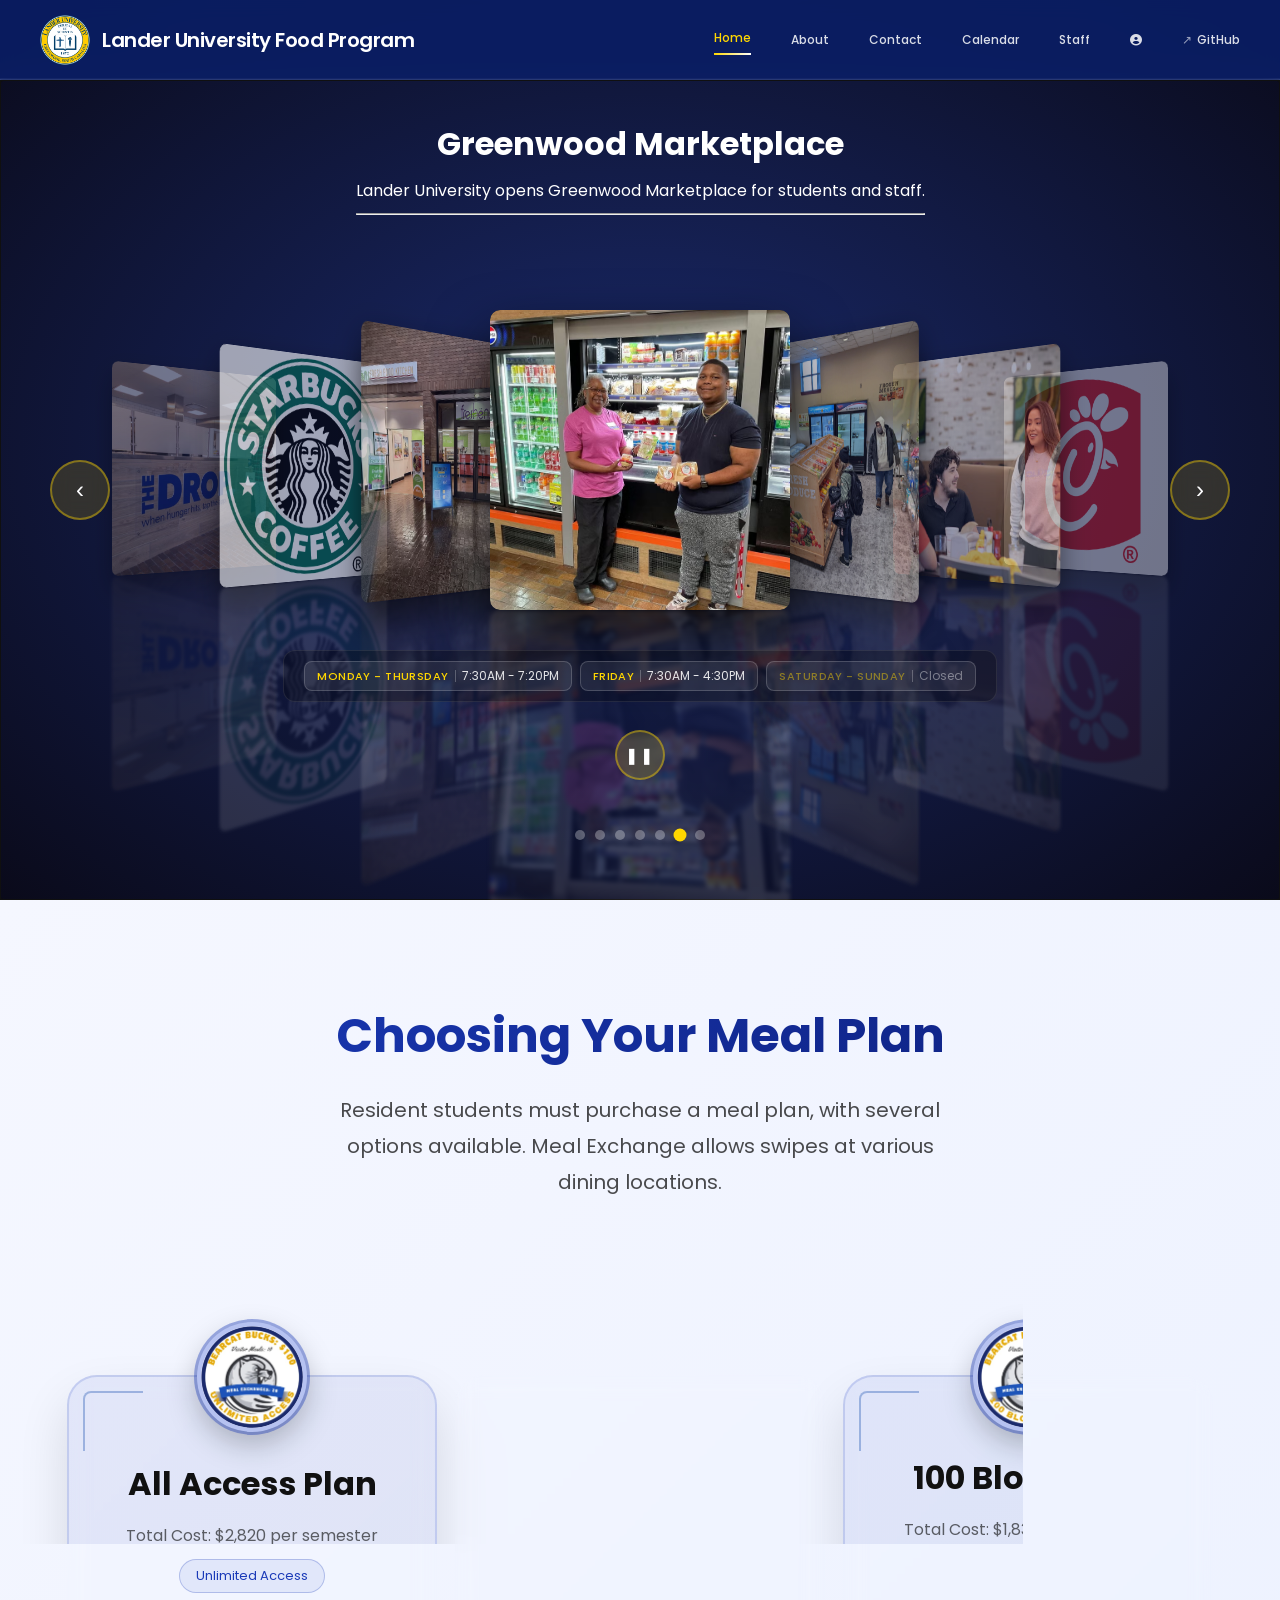
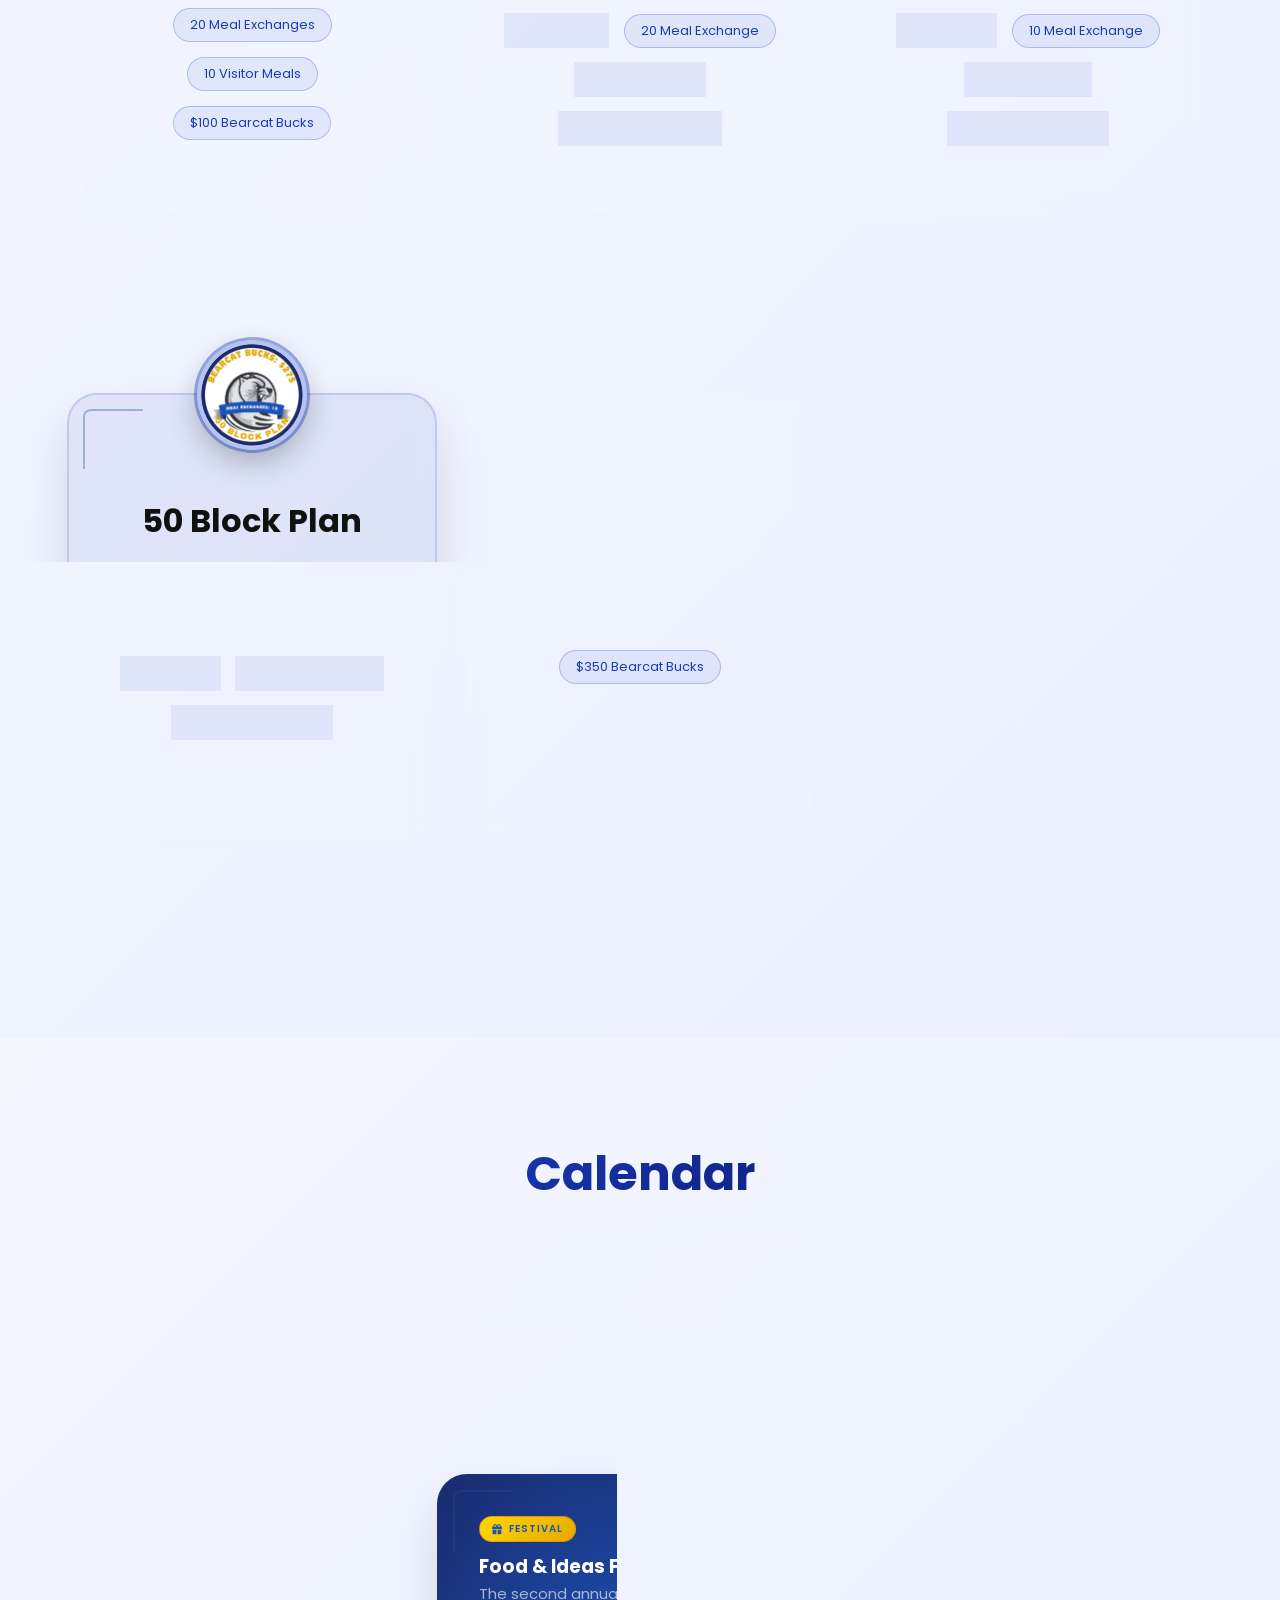
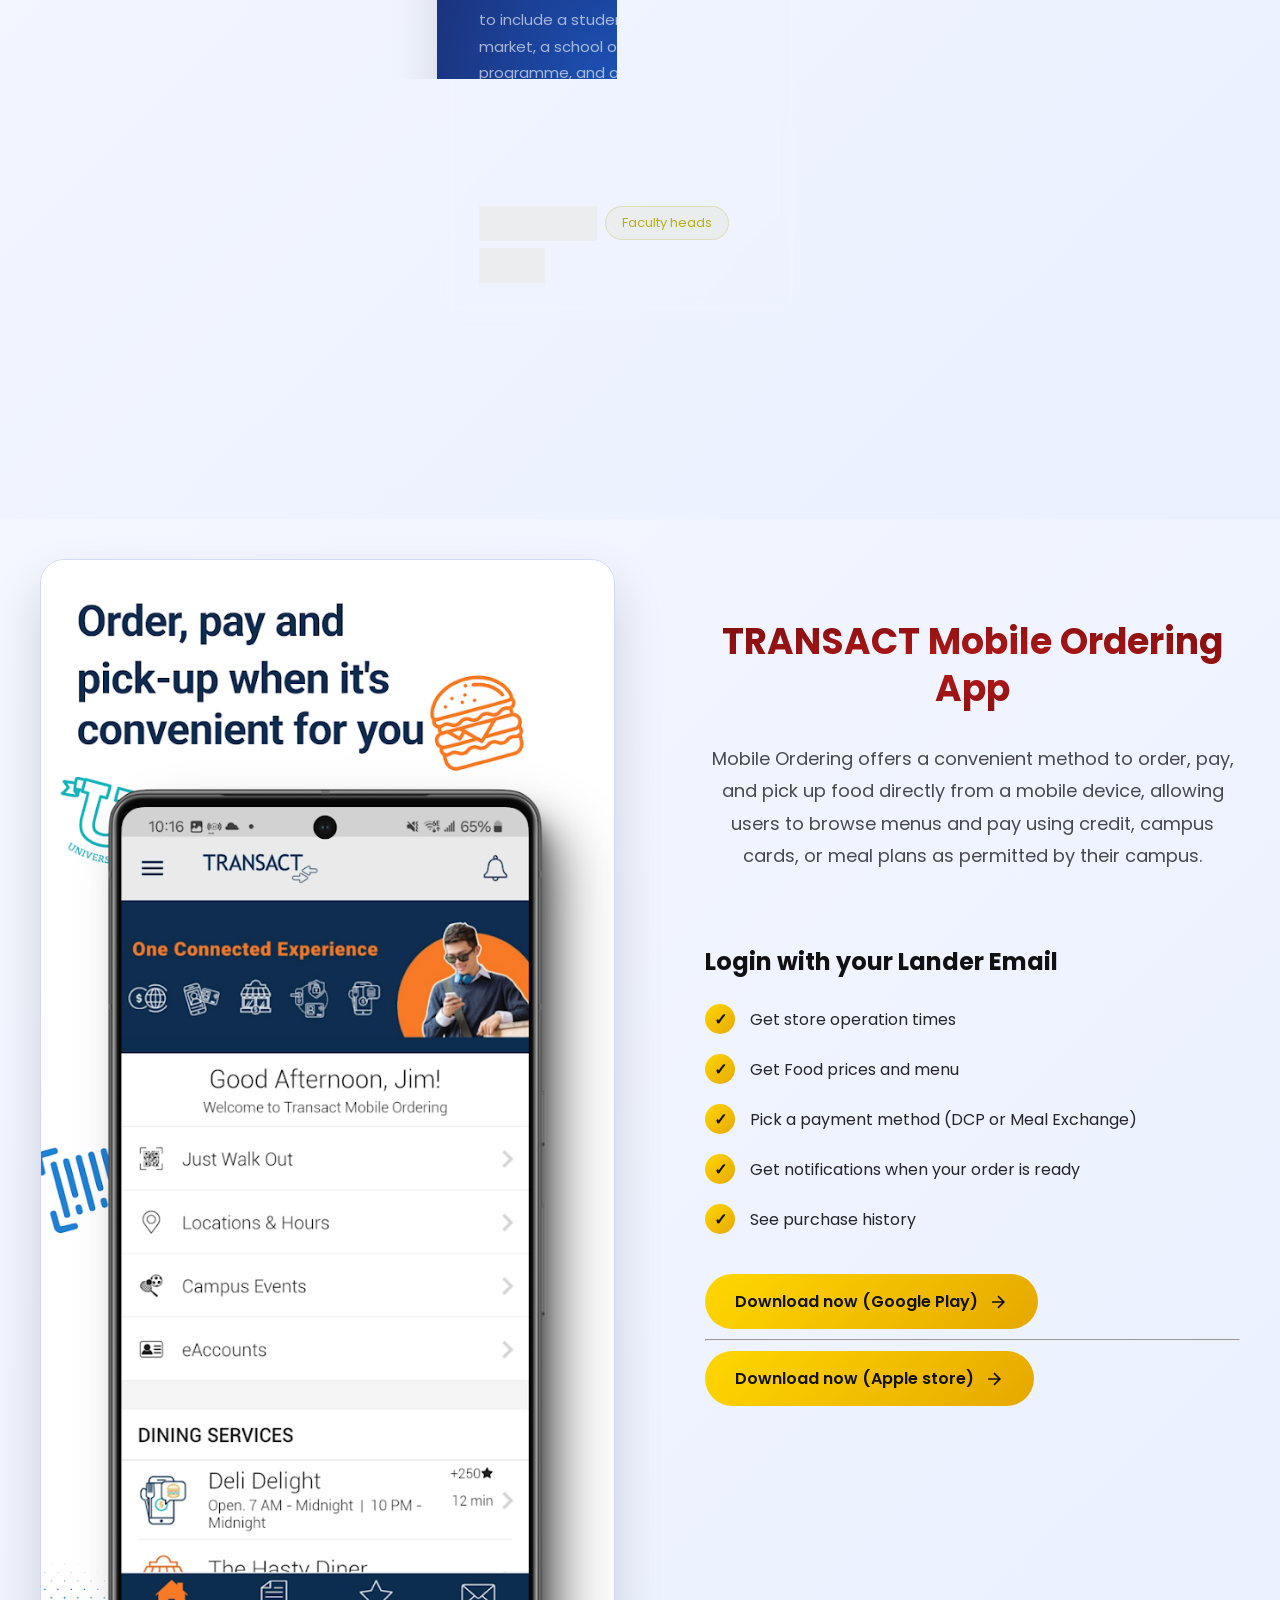
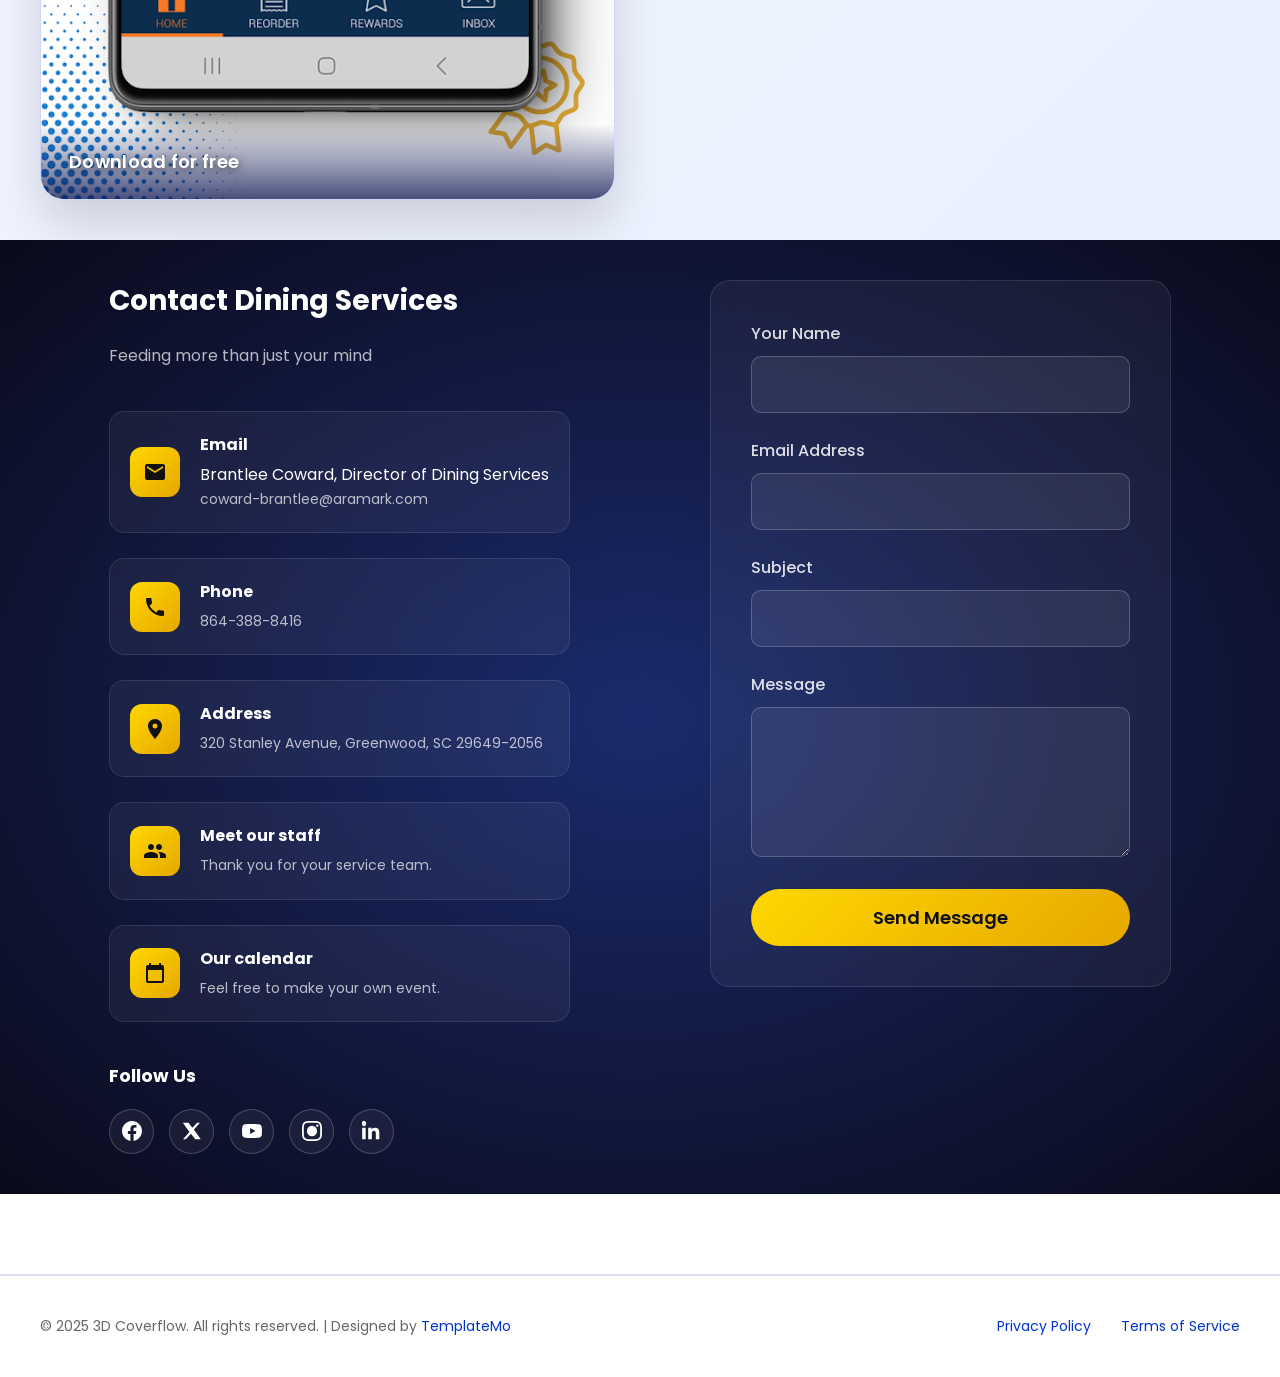
==== commit c148e0b9: "Update: adding .gitignore, ReadMe.md. Removing .php." ====
--- a/index.html
+++ b/index.html
@@ -1,502 +1,502 @@
-<!DOCTYPE html>
-<html lang="en">
-
-<head>
-    <title>Lander University Food Program</title>
-    <meta charset="UTF-8">
-    <meta name="viewport" content="width=device-width, initial-scale=1.0">
-    <meta http-equiv="X-UA-Compatible" content="IE-edge">
-    <link href="https://fonts.googleapis.com/css2?family=Poppins:wght@300;400;500;600;700;800;900&display=swap"
-        rel="stylesheet">
-    <link href="https://cdnjs.cloudflare.com/ajax/libs/font-awesome/6.4.0/css/all.min.css" rel="stylesheet">
-    <link href="./src/css/index-style.css" rel="stylesheet">
-</head>
-
-<body>
-    <header class="header" id="header">
-        <a href="#home" class="logo-container">
-            <div class="logo">
-                <img src="./images/logos/LanderLogo.png" width="50" height="50">
-                <defs>
-                    <linearGradient id="grad1" x1="0%" y1="0%" x2="100%" y2="100%">
-                        <stop offset="0%" style="stop-color:#667eea;stop-opacity:1" />
-                        <stop offset="100%" style="stop-color:#e4dd00e2;stop-opacity:1" />
-                    </linearGradient>
-                </defs>
-                <rect x="10" y="25" width="15" height="50" fill="url(#grad1)" transform="rotate(-15 17.5 50)" />
-                <rect x="35" y="15" width="15" height="70" fill="url(#grad1)" />
-                <rect x="60" y="25" width="15" height="50" fill="url(#grad1)" transform="rotate(15 67.5 50)" />
-                <circle cx="50" cy="50" r="45" fill="none" stroke="url(#grad1)" stroke-width="2" opacity="0.5" />
-                </svg>
-            </div>
-            <div class="logo-text">Lander University Food Program</div>
-        </a>
-
-        <nav class="main-menu" id="mainMenu">
-            <a href="./index.html#home" class="menu-item active">Home</a>
-            <a href="./index.html#about" class="menu-item">About</a>
-            <a href="./index.html#contact" class="menu-item">Contact</a>
-            <a href="./calendar.html" class="menu-item">Calendar</a>
-            <a href="./staff.html" class="menu-item">Staff</a>
-            <a href="./user.html" class="menu-item"><i class="fa-solid fa-circle-user"></i></a>
-            <a href="https://github.com/RedInfinityPro/MockWebiste" target="_blank" rel="noopener noreferrer"
-                class="menu-item external">GitHub</a>
-        </nav>
-
-        <div class="menu-toggle" id="menuToggle">
-            <span></span>
-            <span></span>
-            <span></span>
-        </div>
-    </header>
-
-    <!-- Home Section -->
-    <section id="home" class="section">
-        <div class="coverflow-wrapper">
-            <div class="info">
-                <h2 id="current-title">Lander University</h2>
-                <p id="current-description">Food programs we provide for your students.</p>
-                <hr width="100%" size="2" style="margin-top: 10px; margin-bottom: 10px; color: transparent;">
-            </div>
-
-            <div class="coverflow-container" tabindex="0">
-                <div class="coverflow" id="coverflow">
-                    <div class="coverflow-item" data-index="0">
-                        <div class="cover image-loading">
-                            <img src="images/coverflow-images/DiningHallImage.png" alt="The Underground in Grier Center"
-                                loading="lazy">
-                        </div>
-                        <div class="reflection"></div>
-                    </div>
-                    <div class="coverflow-item" data-index="1">
-                        <div class="cover image-loading">
-                            <img src="images/coverflow-images/Chick-fil-a-logo.png" alt="Chick-fil-A" loading="lazy">
-                        </div>
-                        <div class="reflection"></div>
-                    </div>
-                    <div class="coverflow-item" data-index="2">
-                        <div class="cover image-loading">
-                            <img src="images/coverflow-images/TheDropImage.png" alt="The Drop" loading="lazy">
-                        </div>
-                        <div class="reflection"></div>
-                    </div>
-                    <div class="coverflow-item" data-index="4">
-                        <div class="cover image-loading">
-                            <img src="images/coverflow-images/starbucksLogo.png" alt="Starbucks" loading="lazy">
-                        </div>
-                        <div class="reflection"></div>
-                    </div>
-                    <div class="coverflow-item" data-index="3">
-                        <div class="cover image-loading">
-                            <img src="images/coverflow-images/FreshensImage.png" alt="Freshens" loading="lazy">
-                        </div>
-                        <div class="reflection"></div>
-                    </div>
-                    <div class="coverflow-item" data-index="5">
-                        <div class="cover image-loading">
-                            <img src="images/coverflow-images/GreenwoodMarketplaceImage.png" alt="Greenwood Marketplace"
-                                loading="lazy">
-                        </div>
-                        <div class="reflection"></div>
-                    </div>
-                    <div class="coverflow-item" data-index="6">
-                        <div class="cover image-loading">
-                            <img src="images/coverflow-images/FoodPantryImage.jpg" alt="Bear Necessities Food Pantry"
-                                loading="lazy">
-                        </div>
-                        <div class="reflection"></div>
-                    </div>
-                </div>
-
-                <div class="info-hours">
-                    <div id="current-hours"></div>
-                </div>
-
-                <button class="nav-button prev" onclick="navigate(-1)">‹</button>
-                <button class="nav-button next" onclick="navigate(1)">›</button>
-
-                <div class="dots-container" id="dots"></div>
-
-                <!-- Play/Pause Button -->
-                <button class="play-pause-button" id="playPauseBtn" onclick="toggleAutoplay()">
-                    <span class="play-icon">▶</span>
-                    <span class="pause-icon" style="display: none;">❚❚</span>
-                </button>
-            </div>
-        </div>
-    </section>
-
-    <!-- About Section -->
-    <section id="about" class="section">
-        <div class="about-content">
-            <div class="section-header">
-                <h2>Choosing Your Meal Plan</h2>
-                <p>Resident students must purchase a meal plan, with several options available. Meal Exchange allows
-                    swipes at various dining locations.</p>
-            </div>
-
-            <div class="about-main">
-                <div class="about-visual">
-                    <div class="showcase-display">
-                        <div class="showcase-main">
-                            <div class="showcase-circle-img">
-                                <img src="./images/logos/All Access Plan.png" />
-                            </div>
-                            <div class="corner-decoration top-left"></div>
-                            <div class="corner-decoration bottom-right"></div>
-                            <h3 class="showcase-title">All Access Plan</h3>
-                            <p class="showcase-subtitle">Total Cost: $2,820 per semester</p>
-                            <div class="showcase-badges">
-                                <a href="" target="_blank" rel="noopener noreferrer" class="badge">Unlimited Access</a>
-                                <a href="" target="_blank" rel="noopener noreferrer" class="badge">20 Meal Exchanges</a>
-                                <a href="" target="_blank" rel="noopener noreferrer" class="badge">10 Visitor Meals</a>
-                                <a href="" target="_blank" rel="noopener noreferrer" class="badge">$100 Bearcat
-                                    Bucks</a>
-                            </div>
-                        </div>
-                    </div>
-                </div>
-
-                <div class="about-visual">
-                    <div class="showcase-display">
-                        <div class="showcase-main">
-                            <div class="showcase-circle-img">
-                                <img src="./images/logos/165 Plan.png" />
-                            </div>
-                            <div class="corner-decoration top-left"></div>
-                            <div class="corner-decoration bottom-right"></div>
-                            <h3 class="showcase-title">165 Block Plan</h3>
-                            <p class="showcase-subtitle">Total Cost: $2,820 per semester</p>
-                            <p class="showcase-subtitle">No more than 5 times in one day in the Dining Hall</p>
-                            <div class="showcase-badges">
-                                <a href="" target="_blank" rel="noopener noreferrer" class="badge">145 Swipes</a>
-                                <a href="" target="_blank" rel="noopener noreferrer" class="badge">20 Meal Exchange</a>
-                                <a href="" target="_blank" rel="noopener noreferrer" class="badge">10 Visitor Meals</a>
-                                <a href="" target="_blank" rel="noopener noreferrer" class="badge">$450 Bearcat
-                                    Bucks</a>
-                            </div>
-                        </div>
-                    </div>
-                </div>
-
-                <div class="about-visual">
-                    <div class="showcase-display">
-                        <div class="showcase-main">
-                            <div class="showcase-circle-img">
-                                <img src="./images/logos/100 Plan.png" />
-                            </div>
-                            <div class="corner-decoration top-left"></div>
-                            <div class="corner-decoration bottom-right"></div>
-                            <h3 class="showcase-title">100 Block Plan</h3>
-                            <p class="showcase-subtitle">Total Cost: $1,830 per semester</p>
-                            <p class="showcase-subtitle">No more than 5 times in one day in the Dining Hall</p>
-                            <div class="showcase-badges">
-                                <a href="" target="_blank" rel="noopener noreferrer" class="badge">90 Swipes</a>
-                                <a href="" target="_blank" rel="noopener noreferrer" class="badge">10 Meal Exchange</a>
-                                <a href="" target="_blank" rel="noopener noreferrer" class="badge">5 Visitor Meals</a>
-                                <a href="" target="_blank" rel="noopener noreferrer" class="badge">$350 Bearcat
-                                    Bucks</a>
-                            </div>
-                        </div>
-                    </div>
-                </div>
-
-                <div class="about-visual">
-                    <div class="showcase-display">
-                        <div class="showcase-main">
-                            <div class="showcase-circle-img">
-                                <img src="./images/logos/50 Plan.png" />
-                            </div>
-                            <div class="corner-decoration top-left"></div>
-                            <div class="corner-decoration bottom-right"></div>
-                            <h3 class="showcase-title">50 Block Plan</h3>
-                            <p class="showcase-subtitle">Total Cost: $1,100 per semester</p>
-                            <p class="showcase-subtitle">No more than 5 times in one day in the Dining Hall</p>
-                            <div class="showcase-badges">
-                                <a href="" target="_blank" rel="noopener noreferrer" class="badge">50 Swipes</a>
-                                <a href="" target="_blank" rel="noopener noreferrer" class="badge">10 Meal Exchange</a>
-                                <a href="" target="_blank" rel="noopener noreferrer" class="badge">$275 Bearcat
-                                    Bucks</a>
-                            </div>
-                        </div>
-                    </div>
-                </div>
-
-                <div class="about-visual">
-                    <div class="showcase-display">
-                        <div class="showcase-main">
-                            <div class="showcase-circle-img">
-                                <img src="./images/logos/350 Plan.png" />
-                            </div>
-                            <div class="corner-decoration top-left"></div>
-                            <div class="corner-decoration bottom-right"></div>
-                            <h3 class="showcase-title">350 Block Plan</h3>
-                            <p class="showcase-subtitle">Total Cost: $350 per semester</p>
-                            <div class="showcase-badges">
-                                <a href="" target="_blank" rel="noopener noreferrer" class="badge">$350 Bearcat
-                                    Bucks</a>
-                            </div>
-                        </div>
-                    </div>
-                </div>
-            </div>
-        </div>
-    </section>
-
-    <!-- Events section  -->
-    <section id="events" class="section">
-        <div class="events-content">
-            <div class="section-header">
-                <h2>Calendar</h2>
-                <div class="events-item" onclick="window.location.href='calendar.html'">
-                    <div class="contact-icon">
-                        <svg viewBox="0 0 24 24">
-                            <path
-                                d="M19 4h-1V2h-2v2H8V2H6v2H5c-1.11 0-2 .89-2 2v14c0 1.11.89 2 2 2h14c1.11 0 2-.89 2-2V6c0-1.11-.89-2-2-2zm0 16H5V9h14v11z" />
-                        </svg>
-                    </div>
-                    <div class="events-text">
-                        <h4>View Our calendar</h4>
-                        <p>Feel free to make your own event.</p>
-                    </div>
-                </div>
-            </div>
-
-            <div class="events-main">
-                <div class="events-visual">
-                    <div class="events-showcase-display">
-                        <div class="events-showcase-main">
-                            <div class="corner-decoration top-left"></div>
-                            <div class="corner-decoration bottom-right"></div>
-                            <div class="event-tag"><i class="fa-solid fa-gift"></i> Festival</div>
-                            <h3 class="event-title">Food & Ideas Festival</h3>
-                            <p class="event-desc">The second annual festival expanded to include a student start-up food
-                                market,
-                                a school outreach programme, and a live cook-off between faculty heads. Ticket pre-sales
-                                exceeded last year's total attendance within 48 hours of opening.</p>
-                            <div class="event-badges">
-                                <a href="#" class="badge">Live cook-off</a>
-                                <a href="#" class="badge">Faculty heads</a>
-                                <a href="#" class="badge">Total</a>
-                            </div>
-                        </div>
-                    </div>
-                </div>
-            </div>
-        </div>
-    </section>
-
-    <!-- app -->
-    <section id="app" class="section">
-        <div class="about-content">
-            <div class="about-bottom-row">
-                <div class="about-image-panel">
-                    <div class="about-image-panel-inner">
-                        <img src="./images/about-images/appImage.png" alt="Dining Experience at Lander" />
-                        <div class="about-image-overlay">
-                            <span>Download for free</span>
-                        </div>
-                    </div>
-                </div>
-
-                <div class="about-info">
-                    <div class="section-header">
-                        <h3>TRANSACT Mobile Ordering App</h3>
-                        <p>Mobile Ordering offers a convenient method to order, pay, and pick up food directly from a
-                            mobile
-                            device, allowing users to browse menus and pay using credit, campus cards, or meal plans as
-                            permitted by their campus.</p>
-                    </div>
-                    <h2>Login with your Lander Email</h2>
-                    <br>
-                    <ul class="feature-list">
-                        <li>Get store operation times</li>
-                        <li>Get Food prices and menu</li>
-                        <li>Pick a payment method (DCP or Meal Exchange)</li>
-                        <li>Get notifications when your order is ready</li>
-                        <li>See purchase history</li>
-                    </ul>
-
-                    <a href="https://play.google.com/store/apps/details?id=com.blackboard.mobileorder&hl=en-US"
-                        class="cta-button">
-                        Download now (Google Play)
-                        <svg viewBox="0 0 24 24" fill="currentColor">
-                            <path d="M5 12h14m-7-7l7 7-7 7" stroke="currentColor" stroke-width="2" fill="none" />
-                        </svg>
-                    </a>
-                    <hr width="100%" size="2" style="margin-top: 10px; margin-bottom: 10px; color: transparent;">
-                    <a href="https://apps.apple.com/us/app/transact-mobile-ordering/id1494719529" class="cta-button">
-                        Download now (Apple store)
-                        <svg viewBox="0 0 24 24" fill="currentColor">
-                            <path d="M5 12h14m-7-7l7 7-7 7" stroke="currentColor" stroke-width="2" fill="none" />
-                        </svg>
-                    </a>
-                </div>
-            </div>
-        </div>
-    </section>
-
-    <!-- Contact Section -->
-    <section id="contact" class="section">
-        <div class="contact-content">
-            <div class="contact-container">
-                <div class="contact-info-section">
-                    <h3>Contact Dining Services</h3>
-                    <p>Feeding more than just your mind</p>
-
-                    <div class="contact-details">
-                        <div class="contact-item" onclick="window.location.href='mailto:coward-brantlee@aramark.com'">
-                            <div class="contact-icon">
-                                <svg viewBox="0 0 24 24">
-                                    <path
-                                        d="M20 4H4c-1.1 0-1.99.9-1.99 2L2 18c0 1.1.9 2 2 2h16c1.1 0 2-.9 2-2V6c0-1.1-.9-2-2-2zm0 4l-8 5-8-5V6l8 5 8-5v2z" />
-                                </svg>
-                            </div>
-                            <div class="contact-text">
-                                <h4>Email</h4>
-                                <p1>Brantlee Coward, Director of Dining Services</p1>
-                                <p>coward-brantlee@aramark.com</p>
-                            </div>
-                        </div>
-
-                        <div class="contact-item">
-                            <div class="contact-icon">
-                                <svg viewBox="0 0 24 24">
-                                    <path
-                                        d="M6.62 10.79c1.44 2.83 3.76 5.14 6.59 6.59l2.2-2.2c.27-.27.67-.36 1.02-.24 1.12.37 2.33.57 3.57.57.55 0 1 .45 1 1V20c0 .55-.45 1-1 1-9.39 0-17-7.61-17-17 0-.55.45-1 1-1h3.5c.55 0 1 .45 1 1 0 1.25.2 2.45.57 3.57.11.35.03.74-.25 1.02l-2.2 2.2z" />
-                                </svg>
-                            </div>
-                            <div class="contact-text">
-                                <h4>Phone</h4>
-                                <p>864-388-8416</p>
-                            </div>
-                        </div>
-
-                        <div class="contact-item"
-                            onclick="window.location.href='https://www.google.com/maps/place/Lander+University+-+Greenwood,+SC/@34.1994893,-82.1693028,17z/data=!3m1!4b1!4m6!3m5!1s0x88f8010ea801bc91:0x3f045de1f19854a8!8m2!3d34.1994849!4d-82.1667332!16zL20vMDM1OThs?entry=ttu&g_ep=EgoyMDI2MDMwMi4wIKXMDSoASAFQAw%3D%3D'">
-                            <div class="contact-icon">
-                                <svg viewBox="0 0 24 24">
-                                    <path
-                                        d="M12 2C8.13 2 5 5.13 5 9c0 5.25 7 13 7 13s7-7.75 7-13c0-3.87-3.13-7-7-7zm0 9.5c-1.38 0-2.5-1.12-2.5-2.5s1.12-2.5 2.5-2.5 2.5 1.12 2.5 2.5-1.12 2.5-2.5 2.5z" />
-                                </svg>
-                            </div>
-                            <div class="contact-text">
-                                <h4>Address</h4>
-                                <p>320 Stanley Avenue, Greenwood, SC 29649-2056</p>
-                            </div>
-                        </div>
-
-                        <div class="contact-item" onclick="window.location.href='staff.html'">
-                            <div class="contact-icon">
-                                <svg viewBox="0 0 24 24">
-                                    <path
-                                        d="M16 11c1.66 0 2.99-1.34 2.99-3S17.66 5 16 5c-1.66 0-3 1.34-3 3s1.34 3 3 3zm-8 0c1.66 0 2.99-1.34 2.99-3S9.66 5 8 5C6.34 5 5 6.34 5 8s1.34 3 3 3zm0 2c-2.33 0-7 1.17-7 3.5V19h14v-2.5c0-2.33-4.67-3.5-7-3.5zm8 0c-.29 0-.62.02-.97.05 1.16.84 1.97 1.97 1.97 3.45V19h6v-2.5c0-2.33-4.67-3.5-7-3.5z" />
-                                </svg>
-                            </div>
-                            <div class="contact-text">
-                                <h4>Meet our staff</h4>
-                                <p>Thank you for your service team.</p>
-                            </div>
-                        </div>
-
-                        <div class="contact-item" onclick="window.location.href='calendar.html'">
-                            <div class="contact-icon">
-                                <svg viewBox="0 0 24 24">
-                                    <path
-                                        d="M19 4h-1V2h-2v2H8V2H6v2H5c-1.11 0-2 .89-2 2v14c0 1.11.89 2 2 2h14c1.11 0 2-.89 2-2V6c0-1.11-.89-2-2-2zm0 16H5V9h14v11z" />
-                                </svg>
-                            </div>
-                            <div class="contact-text">
-                                <h4>Our calendar</h4>
-                                <p>Feel free to make your own event.</p>
-                            </div>
-                        </div>
-                    </div>
-
-                    <div class="social-links">
-                        <h4>Follow Us</h4>
-                        <div class="social-buttons">
-                            <a href="https://www.facebook.com/followlander" class="social-btn" title="Facebook">
-                                <svg viewBox="0 0 24 24">
-                                    <path
-                                        d="M24 12.073c0-6.627-5.373-12-12-12S0 5.446 0 12.073c0 5.99 4.388 10.954 10.125 11.854v-8.385H7.078v-3.47h3.047V9.43c0-3.007 1.792-4.669 4.533-4.669 1.312 0 2.686.235 2.686.235v2.953H15.83c-1.491 0-1.956.925-1.956 1.874v2.25h3.328l-.532 3.47h-2.796v8.385C19.612 23.027 24 18.062 24 12.073z" />
-                                </svg>
-                            </a>
-                            <a href="https://x.com/LanderUniv" class="social-btn" title="X">
-                                <svg viewBox="0 0 24 24">
-                                    <path
-                                        d="M18.244 2H21.5l-7.19 8.21L22.5 22h-6.59l-5.17-6.75L4.5 22H1.24l7.69-8.78L1 2h6.75l4.68 6.23L18.244 2z" />
-                                </svg>
-                            </a>
-                            <a href="https://www.youtube.com/channel/UCJExoldzRMqcOjwpw0HRbHA" class="social-btn"
-                                title="YouTube">
-                                <svg viewBox="0 0 24 24">
-                                    <path
-                                        d="M23.5 6.2a3 3 0 0 0-2.1-2.1C19.7 3.5 12 3.5 12 3.5s-7.7 0-9.4.6A3 3 0 0 0 .5 6.2 31.6 31.6 0 0 0 0 12a31.6 31.6 0 0 0 .5 5.8 3 3 0 0 0 2.1 2.1c1.7.6 9.4.6 9.4.6s7.7 0 9.4-.6a3 3 0 0 0 2.1-2.1A31.6 31.6 0 0 0 24 12a31.6 31.6 0 0 0-.5-5.8zM9.75 15.5v-7l6.5 3.5-6.5 3.5z" />
-                                </svg>
-                            </a>
-                            <a href="https://www.instagram.com/landeruniversity/" class="social-btn" title="Instagram">
-                                <svg viewBox="0 0 24 24">
-                                    <path
-                                        d="M12 2.163c3.204 0 3.584.012 4.85.07 3.252.148 4.771 1.691 4.919 4.919.058 1.265.069 1.645.069 4.849 0 3.205-.012 3.584-.069 4.849-.149 3.225-1.664 4.771-4.919 4.919-1.266.058-1.644.07-4.85.07-3.204 0-3.584-.012-4.849-.07-3.26-.149-4.771-1.699-4.919-4.92-.058-1.265-.07-1.644-.07-4.849 0-3.204.013-3.583.07-4.849.149-3.227 1.664-4.771 4.919-4.919 1.266-.057 1.645-.069 4.849-.069zm0-2.163c-3.259 0-3.667.014-4.947.072-4.358.2-6.78 2.618-6.98 6.98-.059 1.281-.073 1.689-.073 4.948 0 3.259.014 3.668.072 4.948.2 4.358 2.618 6.78 6.98 6.98 1.281.058 1.689.072 4.948.072 3.259 0 3.668-.014 4.948-.072 4.354-.2 6.782-2.618 6.979-6.98.059-1.28.073-1.689.073-4.948 0-3.259-.014-3.667-.072-4.947-.196-4.354-2.617-6.78-6.979-6.98-1.281-.059-1.69-.073-4.949-.073zM5.838 12a6.162 6.162 0 1112.324 0 6.162 6.162 0 01-12.324 0zM12 16a4 4 0 110-8 4 4 0 010 8zm4.965-10.405a1.44 1.44 0 112.881.001 1.44 1.44 0 01-2.881-.001z" />
-                                </svg>
-                            </a>
-                            <a href="https://www.linkedin.com/school/landeruniversity/posts/?feedView=all"
-                                class="social-btn" title="LinkedIn">
-                                <svg viewBox="0 0 24 24">
-                                    <path
-                                        d="M4.98 3.5C4.98 5 3.8 6.2 2.3 6.2S-.4 5-.4 3.5 0 0 2.3 0 4.98 2 4.98 3.5zM.2 8h4.2v14H.2V8zm7.2 0h4v2h.1c.6-1 2-2 4.1-2 4.4 0 5.2 2.9 5.2 6.7V22h-4.2v-6.6c0-1.6 0-3.6-2.2-3.6s-2.6 1.7-2.6 3.5V22H7.4V8z" />
-                                </svg>
-                            </a>
-                        </div>
-                    </div>
-                </div>
-
-                <div class="contact-form-section">
-                    <form class="contact-form" onsubmit="handleSubmit(event)">
-                        <div class="form-group">
-                            <label for="name">Your Name</label>
-                            <input type="text" id="name" name="name" required>
-                        </div>
-                        <div class="form-group">
-                            <label for="email">Email Address</label>
-                            <input type="email" id="email" name="email" required>
-                        </div>
-                        <div class="form-group">
-                            <label for="subject">Subject</label>
-                            <input type="text" id="subject" name="subject" required>
-                        </div>
-                        <div class="form-group">
-                            <label for="message">Message</label>
-                            <textarea id="message" name="message" required></textarea>
-                        </div>
-                        <button type="submit" class="submit-btn">Send Message</button>
-                    </form>
-                </div>
-            </div>
-        </div>
-    </section>
-
-    <!-- Footer -->
-    <footer class="footer">
-        <div class="footer-content">
-            <div class="footer-copyright">
-                © 2025 3D Coverflow. All rights reserved. | Designed by <a href="https://templatemo.com" target="_blank"
-                    rel="noopener noreferrer">TemplateMo</a>
-            </div>
-            <div class="footer-links">
-                <a href="#privacy" onclick="event.preventDefault(); alert('Privacy Policy page would go here');">Privacy
-                    Policy</a>
-                <a href="#terms" onclick="event.preventDefault(); alert('Terms of Service page would go here');">Terms
-                    of Service</a>
-            </div>
-        </div>
-    </footer>
-    <!-- Scroll to top button -->
-    <div class="scroll-to-top" id="scrollToTop">
-        <span>↑</span>
-    </div>
-    <script src="./src/js/index-script.js"></script>
-</body>
-
+<!DOCTYPE html>
+<html lang="en">
+
+<head>
+    <title>Lander University Food Program</title>
+    <meta charset="UTF-8">
+    <meta name="viewport" content="width=device-width, initial-scale=1.0">
+    <meta http-equiv="X-UA-Compatible" content="IE-edge">
+    <link href="https://fonts.googleapis.com/css2?family=Poppins:wght@300;400;500;600;700;800;900&display=swap"
+        rel="stylesheet">
+    <link href="https://cdnjs.cloudflare.com/ajax/libs/font-awesome/6.4.0/css/all.min.css" rel="stylesheet">
+    <link href="./public/assets/css/index-style.css" rel="stylesheet">
+</head>
+
+<body>
+    <header class="header" id="header">
+        <a href="#home" class="logo-container">
+            <div class="logo">
+                <img src="./public/assets/img/logos/LanderLogo.png" width="50" height="50">
+                <defs>
+                    <linearGradient id="grad1" x1="0%" y1="0%" x2="100%" y2="100%">
+                        <stop offset="0%" style="stop-color:#667eea;stop-opacity:1" />
+                        <stop offset="100%" style="stop-color:#e4dd00e2;stop-opacity:1" />
+                    </linearGradient>
+                </defs>
+                <rect x="10" y="25" width="15" height="50" fill="url(#grad1)" transform="rotate(-15 17.5 50)" />
+                <rect x="35" y="15" width="15" height="70" fill="url(#grad1)" />
+                <rect x="60" y="25" width="15" height="50" fill="url(#grad1)" transform="rotate(15 67.5 50)" />
+                <circle cx="50" cy="50" r="45" fill="none" stroke="url(#grad1)" stroke-width="2" opacity="0.5" />
+                </svg>
+            </div>
+            <div class="logo-text">Lander University Food Program</div>
+        </a>
+
+        <nav class="main-menu" id="mainMenu">
+            <a href="./index.html#home" class="menu-item active">Home</a>
+            <a href="./index.html#about" class="menu-item">About</a>
+            <a href="./index.html#contact" class="menu-item">Contact</a>
+            <a href="./calendar.html" class="menu-item">Calendar</a>
+            <a href="./staff.html" class="menu-item">Staff</a>
+            <a href="./user.html" class="menu-item"><i class="fa-solid fa-circle-user"></i></a>
+            <a href="https://github.com/RedInfinityPro/MockWebiste" target="_blank" rel="noopener noreferrer"
+                class="menu-item external">GitHub</a>
+        </nav>
+
+        <div class="menu-toggle" id="menuToggle">
+            <span></span>
+            <span></span>
+            <span></span>
+        </div>
+    </header>
+
+    <!-- Home Section -->
+    <section id="home" class="section">
+        <div class="coverflow-wrapper">
+            <div class="info">
+                <h2 id="current-title">Lander University</h2>
+                <p id="current-description">Food programs we provide for your students.</p>
+                <hr width="100%" size="2" style="margin-top: 10px; margin-bottom: 10px; color: transparent;">
+            </div>
+
+            <div class="coverflow-container" tabindex="0">
+                <div class="coverflow" id="coverflow">
+                    <div class="coverflow-item" data-index="0">
+                        <div class="cover image-loading">
+                            <img src="./public/assets/img/coverflow-images/DiningHallImage.png" alt="The Underground in Grier Center"
+                                loading="lazy">
+                        </div>
+                        <div class="reflection"></div>
+                    </div>
+                    <div class="coverflow-item" data-index="1">
+                        <div class="cover image-loading">
+                            <img src="./public/assets/img/coverflow-images/Chick-fil-a-logo.png" alt="Chick-fil-A" loading="lazy">
+                        </div>
+                        <div class="reflection"></div>
+                    </div>
+                    <div class="coverflow-item" data-index="2">
+                        <div class="cover image-loading">
+                            <img src="./public/assets/img/coverflow-images/TheDropImage.png" alt="The Drop" loading="lazy">
+                        </div>
+                        <div class="reflection"></div>
+                    </div>
+                    <div class="coverflow-item" data-index="4">
+                        <div class="cover image-loading">
+                            <img src="./public/assets/img/coverflow-images/starbucksLogo.png" alt="Starbucks" loading="lazy">
+                        </div>
+                        <div class="reflection"></div>
+                    </div>
+                    <div class="coverflow-item" data-index="3">
+                        <div class="cover image-loading">
+                            <img src="./public/assets/img/coverflow-images/FreshensImage.png" alt="Freshens" loading="lazy">
+                        </div>
+                        <div class="reflection"></div>
+                    </div>
+                    <div class="coverflow-item" data-index="5">
+                        <div class="cover image-loading">
+                            <img src="./public/assets/img/coverflow-images/GreenwoodMarketplaceImage.png" alt="Greenwood Marketplace"
+                                loading="lazy">
+                        </div>
+                        <div class="reflection"></div>
+                    </div>
+                    <div class="coverflow-item" data-index="6">
+                        <div class="cover image-loading">
+                            <img src="./public/assets/img/coverflow-images/FoodPantryImage.jpg" alt="Bear Necessities Food Pantry"
+                                loading="lazy">
+                        </div>
+                        <div class="reflection"></div>
+                    </div>
+                </div>
+
+                <div class="info-hours">
+                    <div id="current-hours"></div>
+                </div>
+
+                <button class="nav-button prev" onclick="navigate(-1)">‹</button>
+                <button class="nav-button next" onclick="navigate(1)">›</button>
+
+                <div class="dots-container" id="dots"></div>
+
+                <!-- Play/Pause Button -->
+                <button class="play-pause-button" id="playPauseBtn" onclick="toggleAutoplay()">
+                    <span class="play-icon">▶</span>
+                    <span class="pause-icon" style="display: none;">❚❚</span>
+                </button>
+            </div>
+        </div>
+    </section>
+
+    <!-- About Section -->
+    <section id="about" class="section">
+        <div class="about-content">
+            <div class="section-header">
+                <h2>Choosing Your Meal Plan</h2>
+                <p>Resident students must purchase a meal plan, with several options available. Meal Exchange allows
+                    swipes at various dining locations.</p>
+            </div>
+
+            <div class="about-main">
+                <div class="about-visual">
+                    <div class="showcase-display">
+                        <div class="showcase-main">
+                            <div class="showcase-circle-img">
+                                <img src="./public/assets/img/plans/unlimitedPlan-removebg-preview.png" />
+                            </div>
+                            <div class="corner-decoration top-left"></div>
+                            <div class="corner-decoration bottom-right"></div>
+                            <h3 class="showcase-title">All Access Plan</h3>
+                            <p class="showcase-subtitle">Total Cost: $2,820 per semester</p>
+                            <div class="showcase-badges">
+                                <a href="" target="_blank" rel="noopener noreferrer" class="badge">Unlimited Access</a>
+                                <a href="" target="_blank" rel="noopener noreferrer" class="badge">20 Meal Exchanges</a>
+                                <a href="" target="_blank" rel="noopener noreferrer" class="badge">10 Visitor Meals</a>
+                                <a href="" target="_blank" rel="noopener noreferrer" class="badge">$100 Bearcat
+                                    Bucks</a>
+                            </div>
+                        </div>
+                    </div>
+                </div>
+
+                <div class="about-visual">
+                    <div class="showcase-display">
+                        <div class="showcase-main">
+                            <div class="showcase-circle-img">
+                                <img src="./public/assets/img/plans/165-plan-removebg-preview.png" />
+                            </div>
+                            <div class="corner-decoration top-left"></div>
+                            <div class="corner-decoration bottom-right"></div>
+                            <h3 class="showcase-title">165 Block Plan</h3>
+                            <p class="showcase-subtitle">Total Cost: $2,820 per semester</p>
+                            <p class="showcase-subtitle">No more than 5 times in one day in the Dining Hall</p>
+                            <div class="showcase-badges">
+                                <a href="" target="_blank" rel="noopener noreferrer" class="badge">145 Swipes</a>
+                                <a href="" target="_blank" rel="noopener noreferrer" class="badge">20 Meal Exchange</a>
+                                <a href="" target="_blank" rel="noopener noreferrer" class="badge">10 Visitor Meals</a>
+                                <a href="" target="_blank" rel="noopener noreferrer" class="badge">$450 Bearcat
+                                    Bucks</a>
+                            </div>
+                        </div>
+                    </div>
+                </div>
+
+                <div class="about-visual">
+                    <div class="showcase-display">
+                        <div class="showcase-main">
+                            <div class="showcase-circle-img">
+                                <img src="./public/assets/img/plans/100-plan-removebg-preview.png" />
+                            </div>
+                            <div class="corner-decoration top-left"></div>
+                            <div class="corner-decoration bottom-right"></div>
+                            <h3 class="showcase-title">100 Block Plan</h3>
+                            <p class="showcase-subtitle">Total Cost: $1,830 per semester</p>
+                            <p class="showcase-subtitle">No more than 5 times in one day in the Dining Hall</p>
+                            <div class="showcase-badges">
+                                <a href="" target="_blank" rel="noopener noreferrer" class="badge">90 Swipes</a>
+                                <a href="" target="_blank" rel="noopener noreferrer" class="badge">10 Meal Exchange</a>
+                                <a href="" target="_blank" rel="noopener noreferrer" class="badge">5 Visitor Meals</a>
+                                <a href="" target="_blank" rel="noopener noreferrer" class="badge">$350 Bearcat
+                                    Bucks</a>
+                            </div>
+                        </div>
+                    </div>
+                </div>
+
+                <div class="about-visual">
+                    <div class="showcase-display">
+                        <div class="showcase-main">
+                            <div class="showcase-circle-img">
+                                <img src="./public/assets/img/plans/50-plan-removebg-preview.png" />
+                            </div>
+                            <div class="corner-decoration top-left"></div>
+                            <div class="corner-decoration bottom-right"></div>
+                            <h3 class="showcase-title">50 Block Plan</h3>
+                            <p class="showcase-subtitle">Total Cost: $1,100 per semester</p>
+                            <p class="showcase-subtitle">No more than 5 times in one day in the Dining Hall</p>
+                            <div class="showcase-badges">
+                                <a href="" target="_blank" rel="noopener noreferrer" class="badge">50 Swipes</a>
+                                <a href="" target="_blank" rel="noopener noreferrer" class="badge">10 Meal Exchange</a>
+                                <a href="" target="_blank" rel="noopener noreferrer" class="badge">$275 Bearcat
+                                    Bucks</a>
+                            </div>
+                        </div>
+                    </div>
+                </div>
+
+                <div class="about-visual">
+                    <div class="showcase-display">
+                        <div class="showcase-main">
+                            <div class="showcase-circle-img">
+                                <img src="./public/assets/img/plans/350-plan-removebg-preview.png" />
+                            </div>
+                            <div class="corner-decoration top-left"></div>
+                            <div class="corner-decoration bottom-right"></div>
+                            <h3 class="showcase-title">350 Block Plan</h3>
+                            <p class="showcase-subtitle">Total Cost: $350 per semester</p>
+                            <div class="showcase-badges">
+                                <a href="" target="_blank" rel="noopener noreferrer" class="badge">$350 Bearcat
+                                    Bucks</a>
+                            </div>
+                        </div>
+                    </div>
+                </div>
+            </div>
+        </div>
+    </section>
+
+    <!-- Events section  -->
+    <section id="events" class="section">
+        <div class="events-content">
+            <div class="section-header">
+                <h2>Calendar</h2>
+                <div class="events-item" onclick="window.location.href='calendar.html'">
+                    <div class="contact-icon">
+                        <svg viewBox="0 0 24 24">
+                            <path
+                                d="M19 4h-1V2h-2v2H8V2H6v2H5c-1.11 0-2 .89-2 2v14c0 1.11.89 2 2 2h14c1.11 0 2-.89 2-2V6c0-1.11-.89-2-2-2zm0 16H5V9h14v11z" />
+                        </svg>
+                    </div>
+                    <div class="events-text">
+                        <h4>View Our calendar</h4>
+                        <p>Feel free to make your own event.</p>
+                    </div>
+                </div>
+            </div>
+
+            <div class="events-main">
+                <div class="events-visual">
+                    <div class="events-showcase-display">
+                        <div class="events-showcase-main">
+                            <div class="corner-decoration top-left"></div>
+                            <div class="corner-decoration bottom-right"></div>
+                            <div class="event-tag"><i class="fa-solid fa-gift"></i> Festival</div>
+                            <h3 class="event-title">Food & Ideas Festival</h3>
+                            <p class="event-desc">The second annual festival expanded to include a student start-up food
+                                market,
+                                a school outreach programme, and a live cook-off between faculty heads. Ticket pre-sales
+                                exceeded last year's total attendance within 48 hours of opening.</p>
+                            <div class="event-badges">
+                                <a href="#" class="badge">Live cook-off</a>
+                                <a href="#" class="badge">Faculty heads</a>
+                                <a href="#" class="badge">Total</a>
+                            </div>
+                        </div>
+                    </div>
+                </div>
+            </div>
+        </div>
+    </section>
+
+    <!-- app -->
+    <section id="app" class="section">
+        <div class="about-content">
+            <div class="about-bottom-row">
+                <div class="about-image-panel">
+                    <div class="about-image-panel-inner">
+                        <img src="./public/assets/img/about-images/appImage.png" alt="Dining Experience at Lander" />
+                        <div class="about-image-overlay">
+                            <span>Download for free</span>
+                        </div>
+                    </div>
+                </div>
+
+                <div class="about-info">
+                    <div class="section-header">
+                        <h3>TRANSACT Mobile Ordering App</h3>
+                        <p>Mobile Ordering offers a convenient method to order, pay, and pick up food directly from a
+                            mobile
+                            device, allowing users to browse menus and pay using credit, campus cards, or meal plans as
+                            permitted by their campus.</p>
+                    </div>
+                    <h2>Login with your Lander Email</h2>
+                    <br>
+                    <ul class="feature-list">
+                        <li>Get store operation times</li>
+                        <li>Get Food prices and menu</li>
+                        <li>Pick a payment method (DCP or Meal Exchange)</li>
+                        <li>Get notifications when your order is ready</li>
+                        <li>See purchase history</li>
+                    </ul>
+
+                    <a href="https://play.google.com/store/apps/details?id=com.blackboard.mobileorder&hl=en-US"
+                        class="cta-button">
+                        Download now (Google Play)
+                        <svg viewBox="0 0 24 24" fill="currentColor">
+                            <path d="M5 12h14m-7-7l7 7-7 7" stroke="currentColor" stroke-width="2" fill="none" />
+                        </svg>
+                    </a>
+                    <hr width="100%" size="2" style="margin-top: 10px; margin-bottom: 10px; color: transparent;">
+                    <a href="https://apps.apple.com/us/app/transact-mobile-ordering/id1494719529" class="cta-button">
+                        Download now (Apple store)
+                        <svg viewBox="0 0 24 24" fill="currentColor">
+                            <path d="M5 12h14m-7-7l7 7-7 7" stroke="currentColor" stroke-width="2" fill="none" />
+                        </svg>
+                    </a>
+                </div>
+            </div>
+        </div>
+    </section>
+
+    <!-- Contact Section -->
+    <section id="contact" class="section">
+        <div class="contact-content">
+            <div class="contact-container">
+                <div class="contact-info-section">
+                    <h3>Contact Dining Services</h3>
+                    <p>Feeding more than just your mind</p>
+
+                    <div class="contact-details">
+                        <div class="contact-item" onclick="window.location.href='mailto:coward-brantlee@aramark.com'">
+                            <div class="contact-icon">
+                                <svg viewBox="0 0 24 24">
+                                    <path
+                                        d="M20 4H4c-1.1 0-1.99.9-1.99 2L2 18c0 1.1.9 2 2 2h16c1.1 0 2-.9 2-2V6c0-1.1-.9-2-2-2zm0 4l-8 5-8-5V6l8 5 8-5v2z" />
+                                </svg>
+                            </div>
+                            <div class="contact-text">
+                                <h4>Email</h4>
+                                <p1>Brantlee Coward, Director of Dining Services</p1>
+                                <p>coward-brantlee@aramark.com</p>
+                            </div>
+                        </div>
+
+                        <div class="contact-item">
+                            <div class="contact-icon">
+                                <svg viewBox="0 0 24 24">
+                                    <path
+                                        d="M6.62 10.79c1.44 2.83 3.76 5.14 6.59 6.59l2.2-2.2c.27-.27.67-.36 1.02-.24 1.12.37 2.33.57 3.57.57.55 0 1 .45 1 1V20c0 .55-.45 1-1 1-9.39 0-17-7.61-17-17 0-.55.45-1 1-1h3.5c.55 0 1 .45 1 1 0 1.25.2 2.45.57 3.57.11.35.03.74-.25 1.02l-2.2 2.2z" />
+                                </svg>
+                            </div>
+                            <div class="contact-text">
+                                <h4>Phone</h4>
+                                <p>864-388-8416</p>
+                            </div>
+                        </div>
+
+                        <div class="contact-item"
+                            onclick="window.location.href='https://www.google.com/maps/place/Lander+University+-+Greenwood,+SC/@34.1994893,-82.1693028,17z/data=!3m1!4b1!4m6!3m5!1s0x88f8010ea801bc91:0x3f045de1f19854a8!8m2!3d34.1994849!4d-82.1667332!16zL20vMDM1OThs?entry=ttu&g_ep=EgoyMDI2MDMwMi4wIKXMDSoASAFQAw%3D%3D'">
+                            <div class="contact-icon">
+                                <svg viewBox="0 0 24 24">
+                                    <path
+                                        d="M12 2C8.13 2 5 5.13 5 9c0 5.25 7 13 7 13s7-7.75 7-13c0-3.87-3.13-7-7-7zm0 9.5c-1.38 0-2.5-1.12-2.5-2.5s1.12-2.5 2.5-2.5 2.5 1.12 2.5 2.5-1.12 2.5-2.5 2.5z" />
+                                </svg>
+                            </div>
+                            <div class="contact-text">
+                                <h4>Address</h4>
+                                <p>320 Stanley Avenue, Greenwood, SC 29649-2056</p>
+                            </div>
+                        </div>
+
+                        <div class="contact-item" onclick="window.location.href='staff.html'">
+                            <div class="contact-icon">
+                                <svg viewBox="0 0 24 24">
+                                    <path
+                                        d="M16 11c1.66 0 2.99-1.34 2.99-3S17.66 5 16 5c-1.66 0-3 1.34-3 3s1.34 3 3 3zm-8 0c1.66 0 2.99-1.34 2.99-3S9.66 5 8 5C6.34 5 5 6.34 5 8s1.34 3 3 3zm0 2c-2.33 0-7 1.17-7 3.5V19h14v-2.5c0-2.33-4.67-3.5-7-3.5zm8 0c-.29 0-.62.02-.97.05 1.16.84 1.97 1.97 1.97 3.45V19h6v-2.5c0-2.33-4.67-3.5-7-3.5z" />
+                                </svg>
+                            </div>
+                            <div class="contact-text">
+                                <h4>Meet our staff</h4>
+                                <p>Thank you for your service team.</p>
+                            </div>
+                        </div>
+
+                        <div class="contact-item" onclick="window.location.href='calendar.html'">
+                            <div class="contact-icon">
+                                <svg viewBox="0 0 24 24">
+                                    <path
+                                        d="M19 4h-1V2h-2v2H8V2H6v2H5c-1.11 0-2 .89-2 2v14c0 1.11.89 2 2 2h14c1.11 0 2-.89 2-2V6c0-1.11-.89-2-2-2zm0 16H5V9h14v11z" />
+                                </svg>
+                            </div>
+                            <div class="contact-text">
+                                <h4>Our calendar</h4>
+                                <p>Feel free to make your own event.</p>
+                            </div>
+                        </div>
+                    </div>
+
+                    <div class="social-links">
+                        <h4>Follow Us</h4>
+                        <div class="social-buttons">
+                            <a href="https://www.facebook.com/followlander" class="social-btn" title="Facebook">
+                                <svg viewBox="0 0 24 24">
+                                    <path
+                                        d="M24 12.073c0-6.627-5.373-12-12-12S0 5.446 0 12.073c0 5.99 4.388 10.954 10.125 11.854v-8.385H7.078v-3.47h3.047V9.43c0-3.007 1.792-4.669 4.533-4.669 1.312 0 2.686.235 2.686.235v2.953H15.83c-1.491 0-1.956.925-1.956 1.874v2.25h3.328l-.532 3.47h-2.796v8.385C19.612 23.027 24 18.062 24 12.073z" />
+                                </svg>
+                            </a>
+                            <a href="https://x.com/LanderUniv" class="social-btn" title="X">
+                                <svg viewBox="0 0 24 24">
+                                    <path
+                                        d="M18.244 2H21.5l-7.19 8.21L22.5 22h-6.59l-5.17-6.75L4.5 22H1.24l7.69-8.78L1 2h6.75l4.68 6.23L18.244 2z" />
+                                </svg>
+                            </a>
+                            <a href="https://www.youtube.com/channel/UCJExoldzRMqcOjwpw0HRbHA" class="social-btn"
+                                title="YouTube">
+                                <svg viewBox="0 0 24 24">
+                                    <path
+                                        d="M23.5 6.2a3 3 0 0 0-2.1-2.1C19.7 3.5 12 3.5 12 3.5s-7.7 0-9.4.6A3 3 0 0 0 .5 6.2 31.6 31.6 0 0 0 0 12a31.6 31.6 0 0 0 .5 5.8 3 3 0 0 0 2.1 2.1c1.7.6 9.4.6 9.4.6s7.7 0 9.4-.6a3 3 0 0 0 2.1-2.1A31.6 31.6 0 0 0 24 12a31.6 31.6 0 0 0-.5-5.8zM9.75 15.5v-7l6.5 3.5-6.5 3.5z" />
+                                </svg>
+                            </a>
+                            <a href="https://www.instagram.com/landeruniversity/" class="social-btn" title="Instagram">
+                                <svg viewBox="0 0 24 24">
+                                    <path
+                                        d="M12 2.163c3.204 0 3.584.012 4.85.07 3.252.148 4.771 1.691 4.919 4.919.058 1.265.069 1.645.069 4.849 0 3.205-.012 3.584-.069 4.849-.149 3.225-1.664 4.771-4.919 4.919-1.266.058-1.644.07-4.85.07-3.204 0-3.584-.012-4.849-.07-3.26-.149-4.771-1.699-4.919-4.92-.058-1.265-.07-1.644-.07-4.849 0-3.204.013-3.583.07-4.849.149-3.227 1.664-4.771 4.919-4.919 1.266-.057 1.645-.069 4.849-.069zm0-2.163c-3.259 0-3.667.014-4.947.072-4.358.2-6.78 2.618-6.98 6.98-.059 1.281-.073 1.689-.073 4.948 0 3.259.014 3.668.072 4.948.2 4.358 2.618 6.78 6.98 6.98 1.281.058 1.689.072 4.948.072 3.259 0 3.668-.014 4.948-.072 4.354-.2 6.782-2.618 6.979-6.98.059-1.28.073-1.689.073-4.948 0-3.259-.014-3.667-.072-4.947-.196-4.354-2.617-6.78-6.979-6.98-1.281-.059-1.69-.073-4.949-.073zM5.838 12a6.162 6.162 0 1112.324 0 6.162 6.162 0 01-12.324 0zM12 16a4 4 0 110-8 4 4 0 010 8zm4.965-10.405a1.44 1.44 0 112.881.001 1.44 1.44 0 01-2.881-.001z" />
+                                </svg>
+                            </a>
+                            <a href="https://www.linkedin.com/school/landeruniversity/posts/?feedView=all"
+                                class="social-btn" title="LinkedIn">
+                                <svg viewBox="0 0 24 24">
+                                    <path
+                                        d="M4.98 3.5C4.98 5 3.8 6.2 2.3 6.2S-.4 5-.4 3.5 0 0 2.3 0 4.98 2 4.98 3.5zM.2 8h4.2v14H.2V8zm7.2 0h4v2h.1c.6-1 2-2 4.1-2 4.4 0 5.2 2.9 5.2 6.7V22h-4.2v-6.6c0-1.6 0-3.6-2.2-3.6s-2.6 1.7-2.6 3.5V22H7.4V8z" />
+                                </svg>
+                            </a>
+                        </div>
+                    </div>
+                </div>
+
+                <div class="contact-form-section">
+                    <form class="contact-form" onsubmit="handleSubmit(event)">
+                        <div class="form-group">
+                            <label for="name">Your Name</label>
+                            <input type="text" id="name" name="name" required>
+                        </div>
+                        <div class="form-group">
+                            <label for="email">Email Address</label>
+                            <input type="email" id="email" name="email" required>
+                        </div>
+                        <div class="form-group">
+                            <label for="subject">Subject</label>
+                            <input type="text" id="subject" name="subject" required>
+                        </div>
+                        <div class="form-group">
+                            <label for="message">Message</label>
+                            <textarea id="message" name="message" required></textarea>
+                        </div>
+                        <button type="submit" class="submit-btn">Send Message</button>
+                    </form>
+                </div>
+            </div>
+        </div>
+    </section>
+
+    <!-- Footer -->
+    <footer class="footer">
+        <div class="footer-content">
+            <div class="footer-copyright">
+                © 2025 3D Coverflow. All rights reserved. | Designed by <a href="https://templatemo.com" target="_blank"
+                    rel="noopener noreferrer">TemplateMo</a>
+            </div>
+            <div class="footer-links">
+                <a href="#privacy" onclick="event.preventDefault(); alert('Privacy Policy page would go here');">Privacy
+                    Policy</a>
+                <a href="#terms" onclick="event.preventDefault(); alert('Terms of Service page would go here');">Terms
+                    of Service</a>
+            </div>
+        </div>
+    </footer>
+    <!-- Scroll to top button -->
+    <div class="scroll-to-top" id="scrollToTop">
+        <span>↑</span>
+    </div>
+    <script src="./public/assets/js/index-script.js"></script>
+</body>
+
 </html>
--- a/public/assets/css/index-style.css
+++ b/public/assets/css/index-style.css
@@ -0,0 +1,1588 @@
+@charset "utf-8";
+
+:root {
+    --font-family: 'Poppins', Arial, sans-serif;
+    --font-size: 16px;
+    --text-color: #111111;
+    --white-full: #ffffff;
+    --white-mid: rgba(255, 255, 255, 0.62);
+    --text-muted: rgba(0, 0, 0, 0.7);
+    --accent-blue-dark: #1a2a6c;
+    --blue-vivid: #1c53b9;
+    --accent-gold: #ffd700;
+    --accent-gold-dark: #e6a800;
+    --bg-card: linear-gradient(135deg, rgba(26, 58, 184, 0.08) 0%, rgba(13, 31, 124, 0.08) 100%);
+    --bg-section: linear-gradient(135deg, #f5f7ff 0%, #eaf0ff 100%);
+    --bg-dark: radial-gradient(ellipse at center, #1a2a6c 0%, #0a0a1a 100%);
+    --button-gradient: linear-gradient(135deg, #ffd700 0%, #e6a800 100%);
+    --button-hover: linear-gradient(135deg, #e6c200 0%, #cc9400 100%);
+    --shadow-card: 0 16px 40px rgba(0, 0, 0, 0.55);
+    --shadow-card-hover: 0 20px 45px rgba(0, 0, 0, 0.15);
+    --shadow-blue: 0 10px 32px rgba(26, 42, 108, 0.5);
+    --shadow-gold: 0 10px 30px rgba(255, 215, 0, 0.5);
+    --border-radius-card: 20px;
+    --border-radius-img: 20px;
+    --border-radius-btn: 30px;
+    --gradient-blue: linear-gradient(135deg, #1a3ab8 0%, #0d1f7c 100%);
+    --gradient-red: radial-gradient(ellipse at center, #b81a1a 0%, #7c0d0d 100%);
+    --gradient-gold-white: linear-gradient(135deg, #ffd700 0%, #ffffff 100%);
+    --popup-color: #333;
+    --border-color: #fff;
+}
+
+* {
+    margin: 0;
+    padding: 0;
+    box-sizing: border-box;
+}
+
+html {
+    scroll-behavior: smooth;
+}
+
+body {
+    font-family: var(--font-family);
+    font-size: var(--font-size);
+    overflow-x: hidden;
+    background: #ffffff;
+    color: var(--text-color);
+}
+
+/* section */
+.section {
+    min-height: 100vh;
+    position: relative;
+    display: flex;
+    align-items: center;
+    justify-content: center;
+}
+
+.section-header {
+    text-align: center;
+    margin-bottom: 72px;
+    user-select: none;
+}
+
+.section-header h2 {
+    font-size: 48px;
+    margin-top: 60px;
+    margin-bottom: 20px;
+    background: var(--gradient-blue);
+    -webkit-background-clip: text;
+    -webkit-text-fill-color: transparent;
+    background-clip: text;
+}
+
+.section-header h3 {
+    font-size: 48px;
+    margin-top: 60px;
+    margin-bottom: 20px;
+    background: var(--gradient-red);
+    -webkit-background-clip: text;
+    -webkit-text-fill-color: transparent;
+    background-clip: text;
+}
+
+.section-header p {
+    font-size: 20px;
+    color: var(--text-muted);
+    max-width: 600px;
+    margin: 0 auto;
+    line-height: 1.8;
+    margin-bottom: 100px;
+}
+
+#home {
+    background: var(--bg-dark);
+}
+
+#about {
+    background: var(--bg-section);
+}
+
+#events {
+    background: var(--bg-section);
+}
+
+#app {
+    background: var(--bg-section);
+}
+
+#contact {
+    background: var(--bg-dark);
+}
+
+/* header */
+.header {
+    position: fixed;
+    top: 0;
+    left: 0;
+    right: 0;
+    height: 80px;
+    background: rgba(10, 30, 100, 0.92);
+    backdrop-filter: blur(10px);
+    border-bottom: 1px solid rgba(255, 255, 255, 0.12);
+    z-index: 1000;
+    display: flex;
+    align-items: center;
+    justify-content: space-between;
+    padding: 0 40px;
+    transition: all 0.3s ease;
+    user-select: none;
+}
+
+.header.scrolled {
+    background: rgba(5, 15, 70, 0.98);
+    height: 70px;
+}
+
+.logo-container {
+    display: flex;
+    align-items: center;
+    gap: 12px;
+    text-decoration: none;
+    cursor: pointer;
+    transition: transform 0.3s ease;
+}
+
+.logo-container:hover {
+    transform: translateY(-2px);
+}
+
+.logo {
+    width: 50px;
+    height: 50px;
+    display: flex;
+    align-items: center;
+    justify-content: center;
+}
+
+.logo svg {
+    width: 100%;
+    height: 100%;
+}
+
+.logo-text {
+    color: var(--white-full);
+    font-size: 20px;
+    font-weight: 600;
+    letter-spacing: -0.5px;
+}
+
+.main-menu {
+    display: flex;
+    align-items: center;
+    gap: 40px;
+}
+
+.menu-item {
+    color: rgba(255, 255, 255, 0.85);
+    text-decoration: none;
+    font-size: 12px;
+    font-weight: 500;
+    transition: all 0.3s ease;
+    position: relative;
+    padding: 8px 0;
+}
+
+.menu-item:hover,
+.menu-item.active {
+    color: var(--accent-gold);
+}
+
+.menu-item::after {
+    content: '';
+    position: absolute;
+    bottom: 0;
+    left: 0;
+    width: 0;
+    height: 2px;
+    background: linear-gradient(90deg, var(--accent-gold), var(--white-full));
+    transition: width 0.3s ease;
+}
+
+.menu-item:hover::after,
+.menu-item.active::after {
+    width: 100%;
+}
+
+.menu-item.active {
+    transform: translateY(-2px);
+}
+
+.menu-item.external::before {
+    content: '↗';
+    margin-right: 5px;
+    font-size: 12px;
+    opacity: 0.7;
+}
+
+.menu-toggle {
+    display: none;
+    flex-direction: column;
+    cursor: pointer;
+    padding: 4px;
+}
+
+.menu-toggle span {
+    width: 25px;
+    height: 3px;
+    background: var(--white-full);
+    margin: 3px 0;
+    transition: 0.3s;
+    border-radius: 2px;
+}
+
+/* coverflow */
+.coverflow-wrapper {
+    width: 100%;
+    height: 100vh;
+    display: flex;
+    align-items: center;
+    justify-content: center;
+    padding-top: 80px;
+    user-select: none;
+}
+
+.coverflow-container {
+    width: 100%;
+    height: 100%;
+    display: flex;
+    align-items: center;
+    justify-content: center;
+    perspective: 1200px;
+    position: relative;
+}
+
+.coverflow {
+    display: flex;
+    align-items: center;
+    justify-content: center;
+    transform-style: preserve-3d;
+    position: relative;
+    width: 100%;
+    height: 400px;
+    margin-top: -60px;
+}
+
+.coverflow-item {
+    position: absolute;
+    width: 300px;
+    height: 300px;
+    transition: all 0.6s cubic-bezier(0.68, -0.55, 0.265, 1.55);
+    cursor: pointer;
+    user-select: none;
+}
+
+.coverflow-item .cover {
+    width: 100%;
+    height: 100%;
+    border-radius: 10px;
+    box-shadow: 0 20px 40px rgba(0, 0, 0, 0.8);
+    position: relative;
+    overflow: hidden;
+    transform-style: preserve-3d;
+    background: #333;
+}
+
+.coverflow-item .cover img {
+    width: 100%;
+    height: 100%;
+    object-fit: cover;
+    border-radius: 10px;
+}
+
+.coverflow-item .reflection {
+    position: absolute;
+    top: 100%;
+    left: 0;
+    width: 100%;
+    height: 100%;
+    border-radius: 10px;
+    transform: scaleY(-1);
+    opacity: 0.2;
+    filter: blur(2px);
+    background: linear-gradient(to bottom,
+        rgba(0, 0, 0, 0) 0%,
+        rgba(0, 0, 0, 0.8) 50%,
+        rgba(0, 0, 0, 1) 100%);
+    overflow: hidden;
+}
+
+.coverflow-item.active {
+    z-index: 100;
+    transform: translateX(0) translateZ(0) rotateY(0deg);
+}
+
+.coverflow-item.active .cover {
+    box-shadow: 0 30px 60px rgba(0, 0, 0, 0.9);
+}
+
+/* Coverflow navigation */
+.nav-button {
+    position: absolute;
+    top: 50%;
+    transform: translateY(-50%);
+    background: rgba(255, 215, 0, 0.15);
+    border: 2px solid rgba(255, 215, 0, 0.4);
+    color: var(--white-full);
+    width: 60px;
+    height: 60px;
+    border-radius: 50%;
+    cursor: pointer;
+    font-size: 24px;
+    display: flex;
+    align-items: center;
+    justify-content: center;
+    transition: all 0.3s ease;
+    backdrop-filter: blur(10px);
+    z-index: 200;
+}
+
+.nav-button:hover {
+    background: rgba(255, 215, 0, 0.35);
+    border-color: var(--accent-gold);
+    transform: translateY(-50%) scale(1.1);
+}
+
+.nav-button.prev { left: 50px; }
+.nav-button.next { right: 50px; }
+
+.play-pause-button {
+    position: absolute;
+    bottom: 120px;
+    left: 50%;
+    transform: translateX(-50%);
+    background: rgba(255, 215, 0, 0.15);
+    border: 2px solid rgba(255, 215, 0, 0.4);
+    color: var(--white-full);
+    width: 50px;
+    height: 50px;
+    border-radius: 50%;
+    cursor: pointer;
+    font-size: 20px;
+    display: flex;
+    align-items: center;
+    justify-content: center;
+    transition: all 0.3s ease;
+    backdrop-filter: blur(10px);
+    z-index: 200;
+}
+
+.play-pause-button:hover {
+    background: rgba(255, 215, 0, 0.3);
+    border-color: var(--accent-gold);
+    transform: translateX(-50%) scale(1.1);
+}
+
+.play-pause-button .pause-icon {
+    font-size: 16px;
+    letter-spacing: 2px;
+}
+
+/* Dots indicator */
+.dots-container {
+    position: absolute;
+    bottom: 60px;
+    left: 50%;
+    transform: translateX(-50%);
+    display: flex;
+    gap: 10px;
+    z-index: 200;
+}
+
+.dot {
+    width: 10px;
+    height: 10px;
+    border-radius: 50%;
+    background: rgba(255, 255, 255, 0.3);
+    cursor: pointer;
+    transition: all 0.3s ease;
+}
+
+.dot.active {
+    background: var(--accent-gold);
+    transform: scale(1.3);
+}
+
+/* Coverflow info */
+.info {
+    position: absolute;
+    top: 120px;
+    left: 50%;
+    transform: translateX(-50%);
+    color: var(--white-full);
+    text-align: center;
+    z-index: 200;
+}
+
+.info h2 {
+    font-size: 32px;
+    margin-bottom: 10px;
+    opacity: 0;
+    animation: fadeIn 0.6s forwards;
+}
+
+.info p {
+    font-size: 16px;
+    opacity: 0.7;
+}
+
+/* Hours bar */
+.info-hours {
+    position: absolute;
+    top: 570px;
+    left: 50%;
+    transform: translateX(-50%);
+    z-index: 200;
+    width: 100%;
+    display: flex;
+    justify-content: center;
+    padding: 0 20px;
+}
+
+.hours-bar {
+    display: flex;
+    flex-wrap: wrap;
+    justify-content: center;
+    gap: 8px;
+    padding: 10px 20px;
+    background: rgba(0, 0, 0, 0.257);
+    border: 0.5px solid rgba(162, 162, 162, 0.15);
+    border-radius: 12px;
+    max-width: 760px;
+}
+
+.hours-chip {
+    display: flex;
+    align-items: center;
+    gap: 6px;
+    background: rgba(255, 255, 255, 0.08);
+    border: 0.5px solid rgba(255, 255, 255, 0.18);
+    border-radius: 8px;
+    padding: 5px 12px;
+    font-size: 12px;
+    white-space: nowrap;
+}
+
+.hours-chip .day-label {
+    color: var(--accent-gold);
+    font-weight: 500;
+    font-size: 11px;
+    text-transform: uppercase;
+    letter-spacing: 0.04em;
+}
+
+.hours-chip .divider {
+    width: 1px;
+    height: 12px;
+    background: rgba(255, 255, 255, 0.25);
+}
+
+.hours-chip .time-val {
+    color: rgba(255, 255, 255, 0.88);
+}
+
+.hours-chip.closed .time-val {
+    color: rgba(255, 255, 255, 0.4);
+}
+
+.hours-chip.closed .day-label {
+    color: rgba(255, 215, 0, 0.45);
+}
+
+@keyframes fadeIn {
+    to { opacity: 1; }
+}
+
+/* about */
+.about-content {
+    margin: 0 auto;
+    padding: 40px;
+    color: var(--text-color);
+}
+
+.about-main {
+    display: grid;
+    grid-template-columns: auto auto auto;
+    gap: 18px;
+    width: 100%;
+    align-items: center;
+    margin-bottom: 80px;
+}
+
+.about-visual {
+    position: relative;
+    height: 600px;
+    display: flex;
+    align-items: center;
+    justify-content: center;
+}
+
+/* Showcase card */
+.showcase-display {
+    position: relative;
+    width: 100%;
+    max-width: 500px;
+    height: 500px;
+    display: flex;
+    align-items: center;
+    justify-content: center;
+}
+
+.showcase-main {
+    position: relative;
+    width: 370px;
+    height: 450px;
+    background: var(--bg-card);
+    border-radius: 30px;
+    border: 2px solid rgba(26, 58, 184, 0.15);
+    padding: 40px;
+    display: flex;
+    flex-direction: column;
+    align-items: center;
+    justify-content: center;
+    backdrop-filter: blur(10px);
+    box-shadow: 0 25px 50px rgba(0, 0, 0, 0.12);
+}
+
+.showcase-circle-img {
+    position: absolute;
+    top: -55px;
+    left: 50%;
+    transform: translateX(-50%);
+    width: 110px;
+    height: 110px;
+    border-radius: 50%;
+    overflow: hidden;
+    border: 4px solid rgba(26, 58, 184, 0.2);
+    box-shadow:
+        0 0 0 3px rgba(26, 58, 184, 0.4),
+        0 12px 30px rgba(0, 0, 0, 0.25);
+    background: #dde4ff;
+    z-index: 10;
+    flex-shrink: 0;
+}
+
+.showcase-circle-img img {
+    width: 100%;
+    height: 100%;
+    object-fit: cover;
+    display: block;
+}
+
+.showcase-logo {
+    width: 120px;
+    height: 120px;
+    background: var(--gradient-blue);
+    border-radius: 30px;
+    display: flex;
+    align-items: center;
+    justify-content: center;
+    margin-bottom: 30px;
+    box-shadow: 0 15px 35px rgba(26, 58, 184, 0.35);
+}
+
+.showcase-logo svg {
+    width: 70%;
+    height: 70%;
+}
+
+.showcase-title {
+    font-size: 32px;
+    font-weight: 700;
+    color: var(--text-color);
+    margin-bottom: 15px;
+    text-align: center;
+    user-select: none;
+}
+
+.showcase-subtitle {
+    font-size: 16px;
+    color: rgba(0, 0, 0, 0.6);
+    text-align: center;
+    margin-bottom: 10px;
+    line-height: 1.6;
+    user-select: none;
+}
+
+.showcase-badges {
+    display: flex;
+    gap: 15px;
+    flex-wrap: wrap;
+    justify-content: center;
+}
+
+.about-content .badge {
+    background: rgba(26, 58, 184, 0.07);
+    border: 1px solid rgba(26, 58, 184, 0.25);
+    color: #1a3ab8;
+}
+
+.about-content .badge:hover {
+    background: var(--button-gradient);
+    border-color: transparent;
+    color: var(--text-color);
+    transform: translateY(-2px);
+    box-shadow: 0 5px 15px rgba(255, 215, 0, 0.4);
+}
+
+.badge {
+    border-radius: 20px;
+    padding: 6px 16px;
+    font-size: 13px;
+    backdrop-filter: blur(10px);
+    transition: all 0.3s ease;
+    cursor: pointer;
+    text-decoration: none;
+    display: inline-block;
+    user-select: none;
+}
+
+.badge:active {
+    transform: translateY(0);
+}
+
+.corner-decoration {
+    position: absolute;
+    width: 60px;
+    height: 60px;
+    pointer-events: none;
+    border: 2px solid rgba(28, 80, 176, 0.35);
+}
+
+.corner-decoration.top-left {
+    top: 14px;
+    left: 14px;
+    border-right: none;
+    border-bottom: none;
+    border-radius: 8px 0 0 0;
+}
+
+.corner-decoration.bottom-right {
+    bottom: 14px;
+    right: 14px;
+    border-left: none;
+    border-top: none;
+    border-radius: 0 0 8px 0;
+}
+
+/* events */
+.events-item {
+    display: flex;
+    align-items: center;
+    padding: 20px;
+    background: var(--accent-blue-dark);
+    backdrop-filter: blur(10px);
+    border: 1px solid rgba(255, 255, 255, 0.1);
+    border-radius: 15px;
+    transition: all 0.3s ease;
+    cursor: pointer;
+}
+
+.events-item:hover {
+    background: var(--blue-vivid);
+    transform: translateX(5px);
+    box-shadow: 0 10px 30px var(--accent-gold-dark);
+}
+
+.events-text {
+    flex: 1;
+}
+
+.events-text h4 {
+    font-size: 16px;
+    color: var(--white-full);
+    margin-bottom: 5px;
+}
+
+.events-text p {
+    font-size: 14px;
+    color: rgba(255, 255, 255, 0.7);
+    margin: 0;
+}
+
+.events-content {
+    margin: 0 auto;
+    padding: 40px;
+    color: var(--text-color);
+}
+
+.events-main {
+    display: grid;
+    grid-template-columns: auto auto auto;
+    gap: 18px;
+    width: 100%;
+    align-items: center;
+    margin-bottom: 80px;
+}
+
+.events-visual {
+    position: relative;
+    height: 600px;
+    display: flex;
+    align-items: center;
+    justify-content: center;
+}
+
+/* Showcase card - events */
+.events-showcase-display {
+    position: relative;
+    width: 100%;
+    max-width: 500px;
+    height: 500px;
+    display: flex;
+    align-items: center;
+    justify-content: center;
+}
+
+.events-showcase-main {
+    position: relative;
+    width: 370px;
+    height: 450px;
+    background: radial-gradient(ellipse at center, var(--blue-vivid) 0%, var(--accent-blue-dark) 100%);
+    border-radius: 30px;
+    border: 2px solid rgba(26, 58, 184, 0.15);
+    padding: 40px;
+    display: flex;
+    flex-direction: column;
+    align-items: left;
+    justify-content: left;
+    backdrop-filter: blur(10px);
+    box-shadow: 0 25px 50px rgba(0, 0, 0, 0.12);
+    transition: all 0.3s ease;
+}
+
+.events-showcase-main:hover {
+    transform: translateY(-10px);
+    box-shadow: 0 10px 30px var(--accent-blue-dark);
+}
+
+.event-title {
+    color: var(--white-full);
+}
+
+.events-showcase-title {
+    font-size: 32px;
+    font-weight: 700;
+    color: var(--white-full);
+    margin-bottom: 15px;
+    text-align: center;
+    user-select: none;
+}
+
+.events-showcase-subtitle {
+    font-size: 16px;
+    color: rgba(0, 0, 0, 0.6);
+    text-align: center;
+    margin-bottom: 10px;
+    line-height: 1.6;
+    user-select: none;
+}
+
+.events-showcase-badges {
+    display: flex;
+    gap: 15px;
+    flex-wrap: wrap;
+    justify-content: center;
+}
+
+.events-content .badge {
+    background: rgba(184, 166, 26, 0.07);
+    border: 1px solid rgba(184, 179, 26, 0.25);
+    color: #b8ae1a;
+}
+
+.events-content .badge:hover {
+    background: var(--button-gradient);
+    border-color: transparent;
+    color: var(--text-color);
+    transform: translateY(-2px);
+    box-shadow: 0 5px 15px rgba(255, 215, 0, 0.4);
+}
+
+.event-tag {
+    display: inline-flex;
+    align-items: center;
+    gap: 6px;
+    font-size: 10px;
+    font-weight: 600;
+    letter-spacing: 0.10em;
+    text-transform: uppercase;
+    color: var(--blue-vivid);
+    background: var(--button-gradient);
+    border: 1px solid rgba(185, 28, 28, 0.25);
+    border-radius: 20px;
+    padding: 4px 12px;
+    width: fit-content;
+    user-select: none;
+    margin-bottom: 10px;
+}
+
+.event-desc {
+    font-size: 15px;
+    color: var(--white-mid);
+    line-height: 1.75;
+    flex: 1;
+}
+
+.event-badges {
+    display: flex;
+    gap: 8px;
+    flex-wrap: wrap;
+    user-select: none;
+}
+
+/* about-bottom-row  */
+.about-bottom-row {
+    display: grid;
+    grid-template-columns: 1fr 1fr;
+    gap: 50px;
+    align-items: stretch;
+}
+
+.about-image-panel {
+    display: flex;
+    align-items: stretch;
+}
+
+.about-image-panel-inner {
+    position: relative;
+    width: 100%;
+    border-radius: 24px;
+    overflow: hidden;
+    border: 1px solid rgba(26, 58, 184, 0.15);
+    box-shadow: 0 25px 50px rgba(0, 0, 0, 0.15);
+    min-height: 380px;
+}
+
+.about-image-panel-inner img {
+    width: 100%;
+    height: 100%;
+    object-fit: cover;
+    display: block;
+    transition: transform 0.6s ease;
+}
+
+.about-image-panel-inner:hover img {
+    transform: scale(1.04);
+}
+
+.about-image-overlay {
+    position: absolute;
+    bottom: 0;
+    left: 0;
+    right: 0;
+    padding: 24px 28px;
+    background: linear-gradient(to top, rgba(10, 20, 80, 0.75) 0%, transparent 100%);
+    display: flex;
+    align-items: flex-end;
+}
+
+.about-image-overlay span {
+    color: var(--white-full);
+    font-size: 18px;
+    font-weight: 600;
+    letter-spacing: 0.3px;
+    text-shadow: 0 2px 8px rgba(0, 0, 0, 0.5);
+}
+
+.about-info {
+    padding-left: 40px;
+    user-select: none;
+}
+
+.about-info h3 {
+    font-size: 36px;
+    margin-bottom: 30px;
+    line-height: 1.3;
+    color: var(--text-color);
+}
+
+.about-info p {
+    font-size: 18px;
+    color: var(--text-muted);
+    line-height: 1.8;
+    margin-bottom: 30px;
+}
+
+/* Feature list */
+.feature-list {
+    list-style: none;
+    margin-bottom: 40px;
+    user-select: none;
+}
+
+.feature-list li {
+    display: flex;
+    align-items: center;
+    gap: 15px;
+    margin-bottom: 20px;
+    font-size: 16px;
+    color: rgba(0, 0, 0, 0.85);
+}
+
+.feature-list li::before {
+    content: '✓';
+    display: flex;
+    align-items: center;
+    justify-content: center;
+    width: 30px;
+    height: 30px;
+    background: var(--button-gradient);
+    border-radius: 50%;
+    flex-shrink: 0;
+    color: var(--text-color);
+    font-weight: 700;
+}
+
+/* CTA button */
+.cta-button {
+    display: inline-flex;
+    align-items: center;
+    gap: 10px;
+    background: var(--button-gradient);
+    color: var(--text-color);
+    text-decoration: none;
+    padding: 15px 30px;
+    border-radius: var(--border-radius-btn);
+    font-weight: 600;
+    transition: all 0.3s ease;
+}
+
+.cta-button:hover {
+    transform: translateY(-2px);
+    box-shadow: var(--shadow-gold);
+}
+
+.cta-button svg {
+    width: 20px;
+    height: 20px;
+    transition: transform 0.3s ease;
+}
+
+.cta-button:hover svg {
+    transform: translateX(5px);
+}
+
+/* Stats */
+.stats-section {
+    display: grid;
+    grid-template-columns: repeat(4, 1fr);
+    gap: 40px;
+    padding: 60px;
+    background: rgba(26, 58, 184, 0.05);
+    backdrop-filter: blur(10px);
+    border-radius: 30px;
+    border: 1px solid rgba(26, 58, 184, 0.15);
+}
+
+.stat-item {
+    text-align: center;
+}
+
+.stat-number {
+    font-size: 48px;
+    font-weight: 700;
+    background: var(--gradient-blue);
+    -webkit-background-clip: text;
+    -webkit-text-fill-color: transparent;
+    background-clip: text;
+    margin-bottom: 10px;
+}
+
+.stat-label {
+    font-size: 16px;
+    color: rgba(0, 0, 0, 0.6);
+}
+
+/* contact */
+.contact-content {
+    max-width: 1200px;
+    margin: 0 auto;
+    padding: 40px;
+    color: var(--white-full);
+}
+
+.contact-header {
+    text-align: center;
+    margin-top: 60px;
+    margin-bottom: 60px;
+}
+
+.contact-header h2 {
+    font-size: 48px;
+    margin-bottom: 20px;
+    background: var(--gradient-gold-white);
+    -webkit-background-clip: text;
+    -webkit-text-fill-color: transparent;
+    background-clip: text;
+}
+
+.contact-header p {
+    font-size: 20px;
+    color: rgba(255, 255, 255, 0.8);
+    max-width: 600px;
+    margin: 0 auto;
+}
+
+.contact-container {
+    display: grid;
+    grid-template-columns: 1fr 1fr;
+    gap: 60px;
+    align-items: start;
+}
+
+.contact-info-section {
+    padding-right: 40px;
+}
+
+.contact-info-section h3 {
+    font-size: 28px;
+    margin-bottom: 20px;
+    color: var(--white-full);
+    user-select: none;
+}
+
+.contact-info-section p {
+    font-size: 16px;
+    color: rgba(255, 255, 255, 0.7);
+    line-height: 1.8;
+    margin-bottom: 40px;
+    user-select: none;
+}
+
+.contact-details {
+    display: flex;
+    flex-direction: column;
+    gap: 25px;
+}
+
+.contact-item {
+    display: flex;
+    align-items: center;
+    gap: 20px;
+    padding: 20px;
+    background: rgba(255, 255, 255, 0.05);
+    backdrop-filter: blur(10px);
+    border: 1px solid rgba(255, 255, 255, 0.1);
+    border-radius: 15px;
+    transition: all 0.3s ease;
+    cursor: pointer;
+}
+
+.contact-item:hover {
+    background: rgba(255, 255, 255, 0.08);
+    transform: translateX(5px);
+    box-shadow: 0 10px 30px rgba(255, 215, 0, 0.15);
+}
+
+.contact-icon {
+    width: 50px;
+    height: 50px;
+    background: var(--button-gradient);
+    border-radius: 12px;
+    display: flex;
+    align-items: center;
+    justify-content: center;
+    flex-shrink: 0;
+}
+
+.contact-icon svg {
+    width: 24px;
+    height: 24px;
+    fill: var(--text-color);
+}
+
+.contact-text {
+    flex: 1;
+}
+
+.contact-text h4 {
+    font-size: 16px;
+    color: var(--white-full);
+    margin-bottom: 5px;
+}
+
+.contact-text p {
+    font-size: 14px;
+    color: rgba(255, 255, 255, 0.7);
+    margin: 0;
+}
+
+/* Social links */
+.social-links {
+    margin-top: 40px;
+}
+
+.social-links h4 {
+    font-size: 18px;
+    margin-bottom: 20px;
+    color: var(--white-full);
+    user-select: none;
+}
+
+.social-buttons {
+    display: flex;
+    gap: 15px;
+}
+
+.social-btn {
+    width: 45px;
+    height: 45px;
+    background: rgba(255, 255, 255, 0.05);
+    border: 1px solid rgba(255, 255, 255, 0.2);
+    border-radius: 50%;
+    display: flex;
+    align-items: center;
+    justify-content: center;
+    transition: all 0.3s ease;
+    cursor: pointer;
+}
+
+.social-btn:hover {
+    background: var(--button-gradient);
+    border-color: transparent;
+    transform: translateY(-3px);
+    box-shadow: 0 10px 20px rgba(255, 215, 0, 0.4);
+}
+
+.social-btn svg {
+    width: 20px;
+    height: 20px;
+    fill: var(--white-full);
+}
+
+/* Contact form */
+.contact-form-section {
+    padding-left: 40px;
+}
+
+.contact-form {
+    background: rgba(255, 255, 255, 0.05);
+    backdrop-filter: blur(10px);
+    border: 1px solid rgba(255, 255, 255, 0.1);
+    border-radius: var(--border-radius-card);
+    padding: 40px;
+}
+
+.form-group {
+    margin-bottom: 25px;
+}
+
+.form-group label {
+    display: block;
+    margin-bottom: 10px;
+    color: rgba(255, 255, 255, 0.85);
+    font-weight: 500;
+}
+
+.form-group input,
+.form-group textarea {
+    width: 100%;
+    padding: 15px;
+    background: rgba(255, 255, 255, 0.07);
+    border: 1px solid rgba(255, 255, 255, 0.2);
+    border-radius: 10px;
+    color: var(--white-full);
+    font-size: 16px;
+    font-family: inherit;
+    transition: all 0.3s ease;
+}
+
+.form-group input:focus,
+.form-group textarea:focus {
+    outline: none;
+    border-color: var(--accent-gold);
+    background: rgba(255, 215, 0, 0.06);
+}
+
+.form-group textarea {
+    resize: vertical;
+    min-height: 150px;
+    line-height: 1.5;
+}
+
+.submit-btn {
+    background: var(--button-gradient);
+    color: var(--text-color);
+    border: none;
+    padding: 15px 40px;
+    font-size: 18px;
+    font-weight: 600;
+    border-radius: var(--border-radius-btn);
+    cursor: pointer;
+    transition: all 0.3s ease;
+    width: 100%;
+    font-family: inherit;
+}
+
+.submit-btn:hover {
+    transform: translateY(-2px);
+    box-shadow: var(--shadow-gold);
+}
+
+/* footer */
+.footer {
+    background: #ffffff;
+    border-top: 2px solid rgba(26, 58, 184, 0.15);
+    padding: 40px 20px;
+    margin-top: 80px;
+}
+
+.footer-content {
+    max-width: 1200px;
+    margin: 0 auto;
+    display: flex;
+    justify-content: space-between;
+    align-items: center;
+    flex-wrap: wrap;
+    gap: 30px;
+}
+
+.footer-copyright {
+    color: rgba(0, 0, 0, 0.6);
+    font-size: 14px;
+}
+
+.footer-copyright a,
+.footer-links a {
+    color: #0033cc;
+    text-decoration: none;
+    font-size: 14px;
+    transition: color 0.3s ease;
+}
+
+.footer-copyright a:hover,
+.footer-links a:hover {
+    color: #001f99;
+}
+
+.footer-links {
+    display: flex;
+    gap: 30px;
+    align-items: center;
+}
+
+.image-loading {
+    background: linear-gradient(45deg, #333, #555);
+    position: relative;
+}
+
+.image-loading::after {
+    content: '📷';
+    position: absolute;
+    top: 50%;
+    left: 50%;
+    transform: translate(-50%, -50%);
+    font-size: 48px;
+    opacity: 0.5;
+}
+
+/* Scroll to top */
+.scroll-to-top {
+    position: fixed;
+    bottom: 30px;
+    right: 30px;
+    width: 50px;
+    height: 50px;
+    background: var(--button-gradient);
+    border-radius: 50%;
+    display: flex;
+    align-items: center;
+    justify-content: center;
+    color: var(--text-color);
+    font-size: 20px;
+    cursor: pointer;
+    opacity: 0;
+    transform: translateY(100px);
+    transition: all 0.3s ease;
+    z-index: 999;
+}
+
+.scroll-to-top.visible {
+    opacity: 1;
+    transform: translateY(0);
+}
+
+.scroll-to-top:hover {
+    transform: translateY(-5px);
+    box-shadow: 0 10px 30px rgba(255, 215, 0, 0.6);
+}
+
+@media (max-width: 1024px) {
+    .about-main {
+        grid-template-columns: 1fr;
+        gap: 60px;
+    }
+
+    .about-visual {
+        height: 400px;
+    }
+
+    .about-info {
+        padding-left: 0;
+        text-align: center;
+    }
+
+    .feature-list {
+        text-align: left;
+        max-width: 500px;
+        margin: 0 auto 40px;
+    }
+
+    .stats-section {
+        grid-template-columns: repeat(2, 1fr);
+        gap: 30px;
+        padding: 40px;
+    }
+
+    .contact-container {
+        grid-template-columns: 1fr;
+        gap: 50px;
+    }
+
+    .contact-info-section {
+        padding-right: 0;
+    }
+
+    .contact-form-section {
+        padding-left: 0;
+    }
+}
+
+@media (max-width: 768px) {
+    .header {
+        padding: 0 20px;
+    }
+
+    .main-menu {
+        display: none;
+        position: absolute;
+        top: 100%;
+        left: 0;
+        right: 0;
+        background: rgba(10, 30, 100, 0.97);
+        backdrop-filter: blur(10px);
+        flex-direction: column;
+        padding: 20px;
+        gap: 20px;
+        border-bottom: 1px solid rgba(255, 255, 255, 0.1);
+    }
+
+    .main-menu.active {
+        display: flex;
+    }
+
+    .menu-toggle {
+        display: flex;
+    }
+
+    .menu-toggle.active span:nth-child(1) {
+        transform: rotate(-45deg) translate(-5px, 6px);
+    }
+
+    .menu-toggle.active span:nth-child(2) {
+        opacity: 0;
+    }
+
+    .menu-toggle.active span:nth-child(3) {
+        transform: rotate(45deg) translate(-5px, -6px);
+    }
+
+    .coverflow-item {
+        width: 200px;
+        height: 200px;
+    }
+
+    .nav-button {
+        width: 40px;
+        height: 40px;
+        font-size: 18px;
+    }
+
+    .nav-button.prev { left: 20px; }
+    .nav-button.next { right: 20px; }
+
+    .info h2 { font-size: 24px; }
+    .info p  { font-size: 14px; }
+
+    .logo-text { font-size: 20px; }
+
+    .about-header h2,
+    .section-header h2 { font-size: 36px; }
+
+    .about-info h3 { font-size: 28px; }
+
+    .about-visual {
+        height: 400px;
+    }
+
+    .showcase-display {
+        max-width: 350px;
+        height: 400px;
+    }
+
+    .showcase-main {
+        width: 100%;
+        height: 350px;
+        padding: 30px;
+    }
+
+    .showcase-logo {
+        width: 100px;
+        height: 100px;
+        margin-bottom: 20px;
+    }
+
+    .showcase-title { font-size: 28px; }
+
+    .showcase-subtitle {
+        font-size: 14px;
+        margin-bottom: 30px;
+    }
+
+    .corner-decoration { display: none; }
+
+    .stat-number { font-size: 36px; }
+
+    .contact-header h2 { font-size: 36px; }
+
+    .about-bottom-row {
+        grid-template-columns: 1fr;
+        gap: 30px;
+    }
+
+    .footer-content {
+        flex-direction: column;
+        text-align: center;
+        gap: 20px;
+    }
+
+    .footer-links { gap: 20px; }
+}
+
+@media (max-width: 480px) {
+    .header {
+        height: 70px;
+        padding: 0 15px;
+    }
+
+    .header.scrolled { height: 60px; }
+
+    .logo {
+        width: 40px;
+        height: 40px;
+    }
+
+    .logo-text { font-size: 18px; }
+
+    .coverflow-item {
+        width: 180px;
+        height: 180px;
+    }
+
+    .about-content,
+    .contact-content {
+        padding: 20px;
+    }
+
+    .contact-container { gap: 30px; }
+
+    .contact-header {
+        margin-bottom: 40px;
+    }
+
+    .contact-header h2 {
+        font-size: 32px;
+        margin-bottom: 15px;
+    }
+
+    .contact-header p {
+        font-size: 16px;
+        padding: 0 10px;
+    }
+
+    .contact-info-section { margin-bottom: 20px; }
+
+    .contact-info-section h3 {
+        font-size: 22px;
+        margin-bottom: 15px;
+    }
+
+    .contact-info-section > p {
+        font-size: 14px;
+        padding: 0 10px;
+        margin-bottom: 30px;
+    }
+
+    .contact-details { gap: 15px; }
+
+    .contact-item {
+        padding: 15px;
+        gap: 12px;
+    }
+
+    .contact-icon {
+        width: 40px;
+        height: 40px;
+    }
+
+    .contact-icon svg {
+        width: 20px;
+        height: 20px;
+    }
+
+    .contact-text h4 { font-size: 14px; }
+
+    .contact-text p {
+        font-size: 12px;
+        word-break: break-word;
+    }
+
+    .social-links { margin-top: 30px; }
+
+    .social-links h4 {
+        font-size: 16px;
+        margin-bottom: 15px;
+    }
+
+    .social-buttons { gap: 10px; }
+
+    .social-btn {
+        width: 40px;
+        height: 40px;
+    }
+
+    .social-btn svg {
+        width: 18px;
+        height: 18px;
+    }
+
+    .contact-form {
+        padding: 20px 15px;
+        border-radius: 15px;
+    }
+
+    .form-group { margin-bottom: 20px; }
+
+    .form-group label {
+        font-size: 14px;
+        margin-bottom: 8px;
+    }
+
+    .form-group input,
+    .form-group textarea {
+        padding: 12px;
+        font-size: 14px;
+        border-radius: 8px;
+    }
+
+    .form-group textarea { min-height: 120px; }
+
+    .submit-btn {
+        padding: 12px 30px;
+        font-size: 16px;
+        border-radius: 25px;
+    }
+}
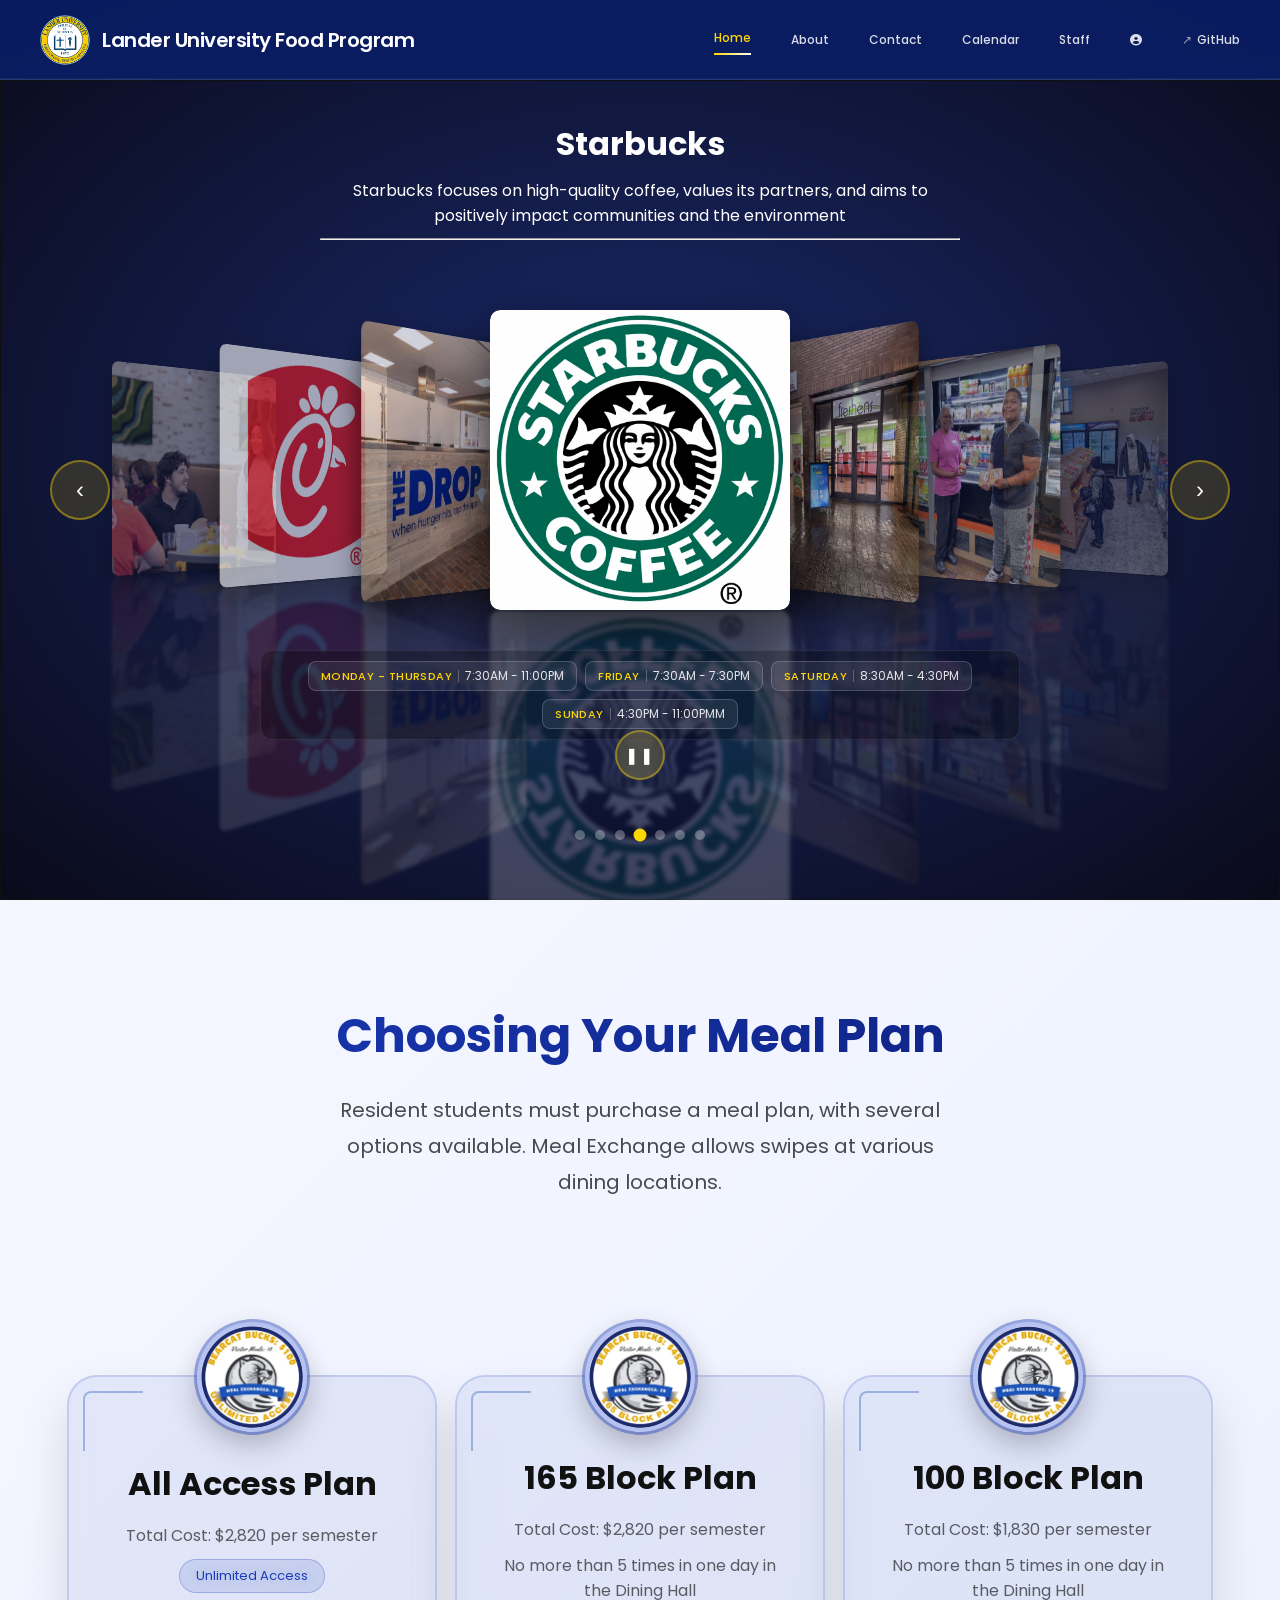
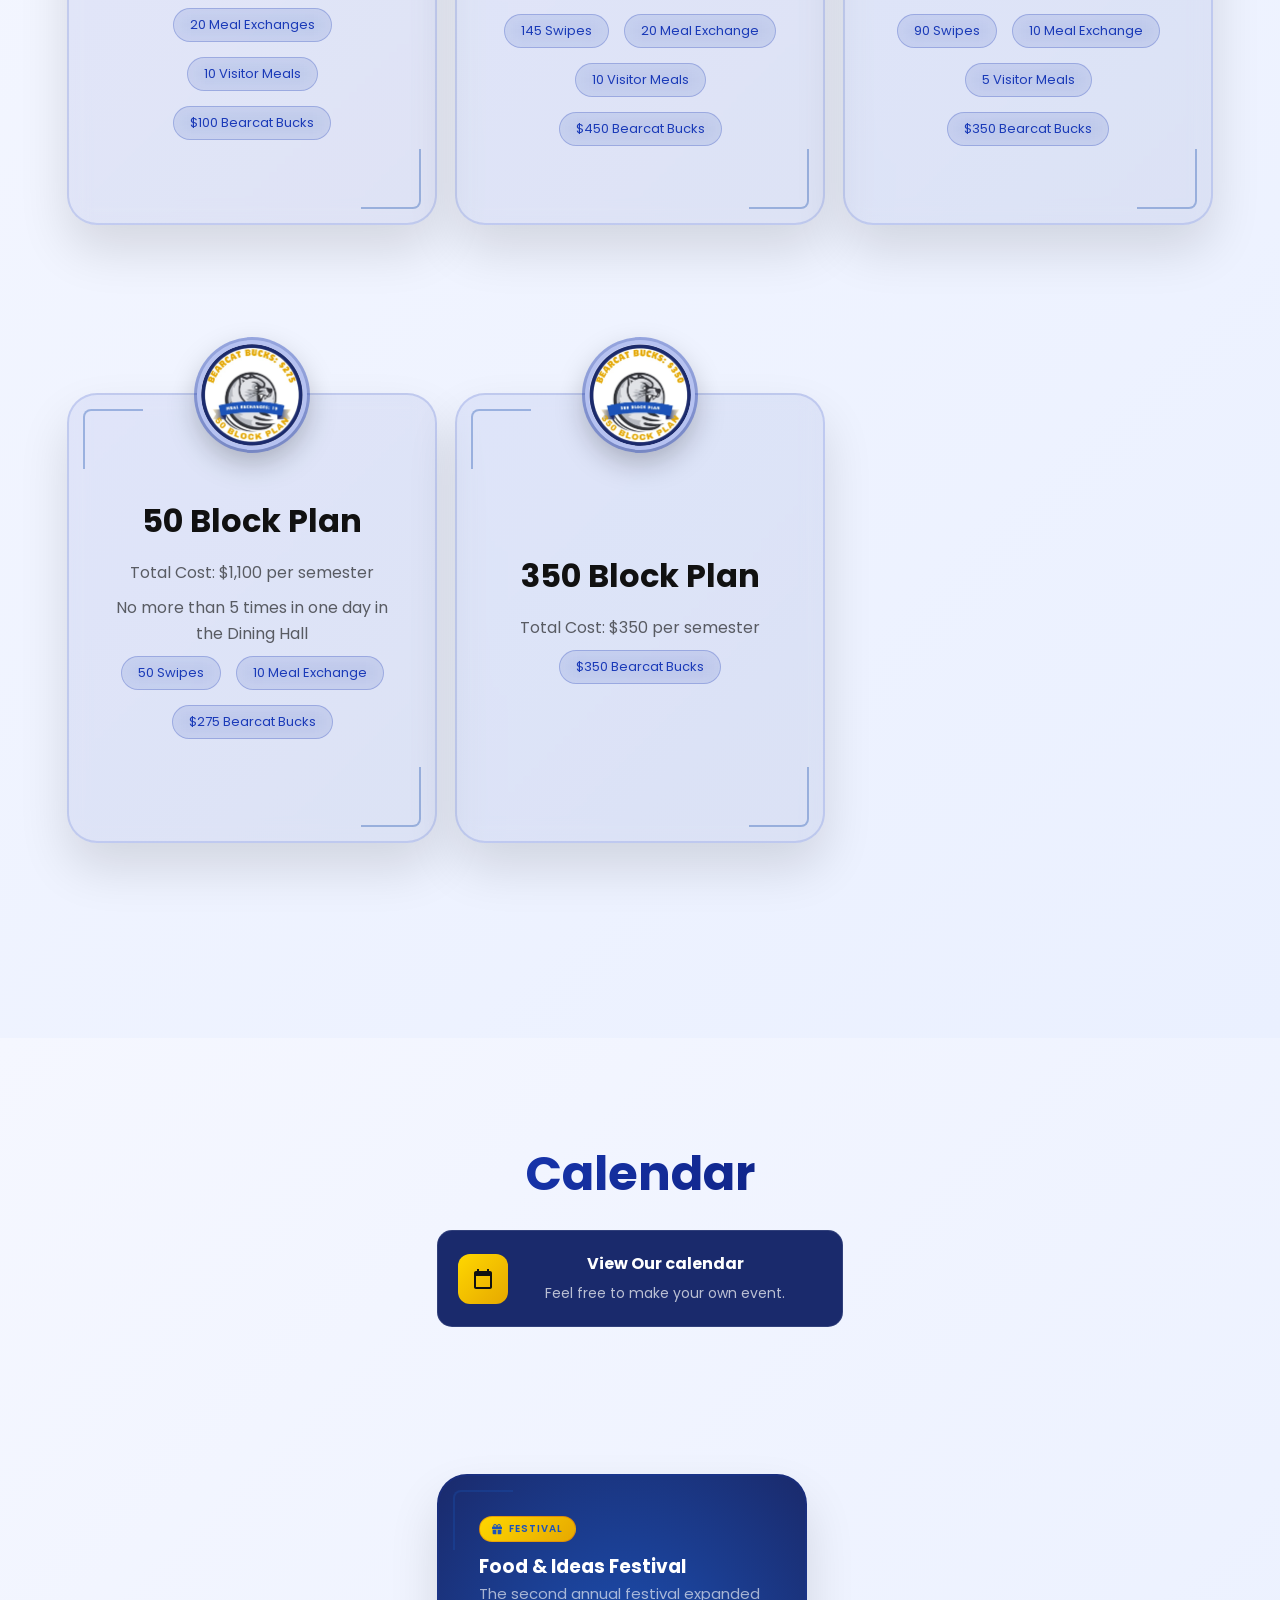
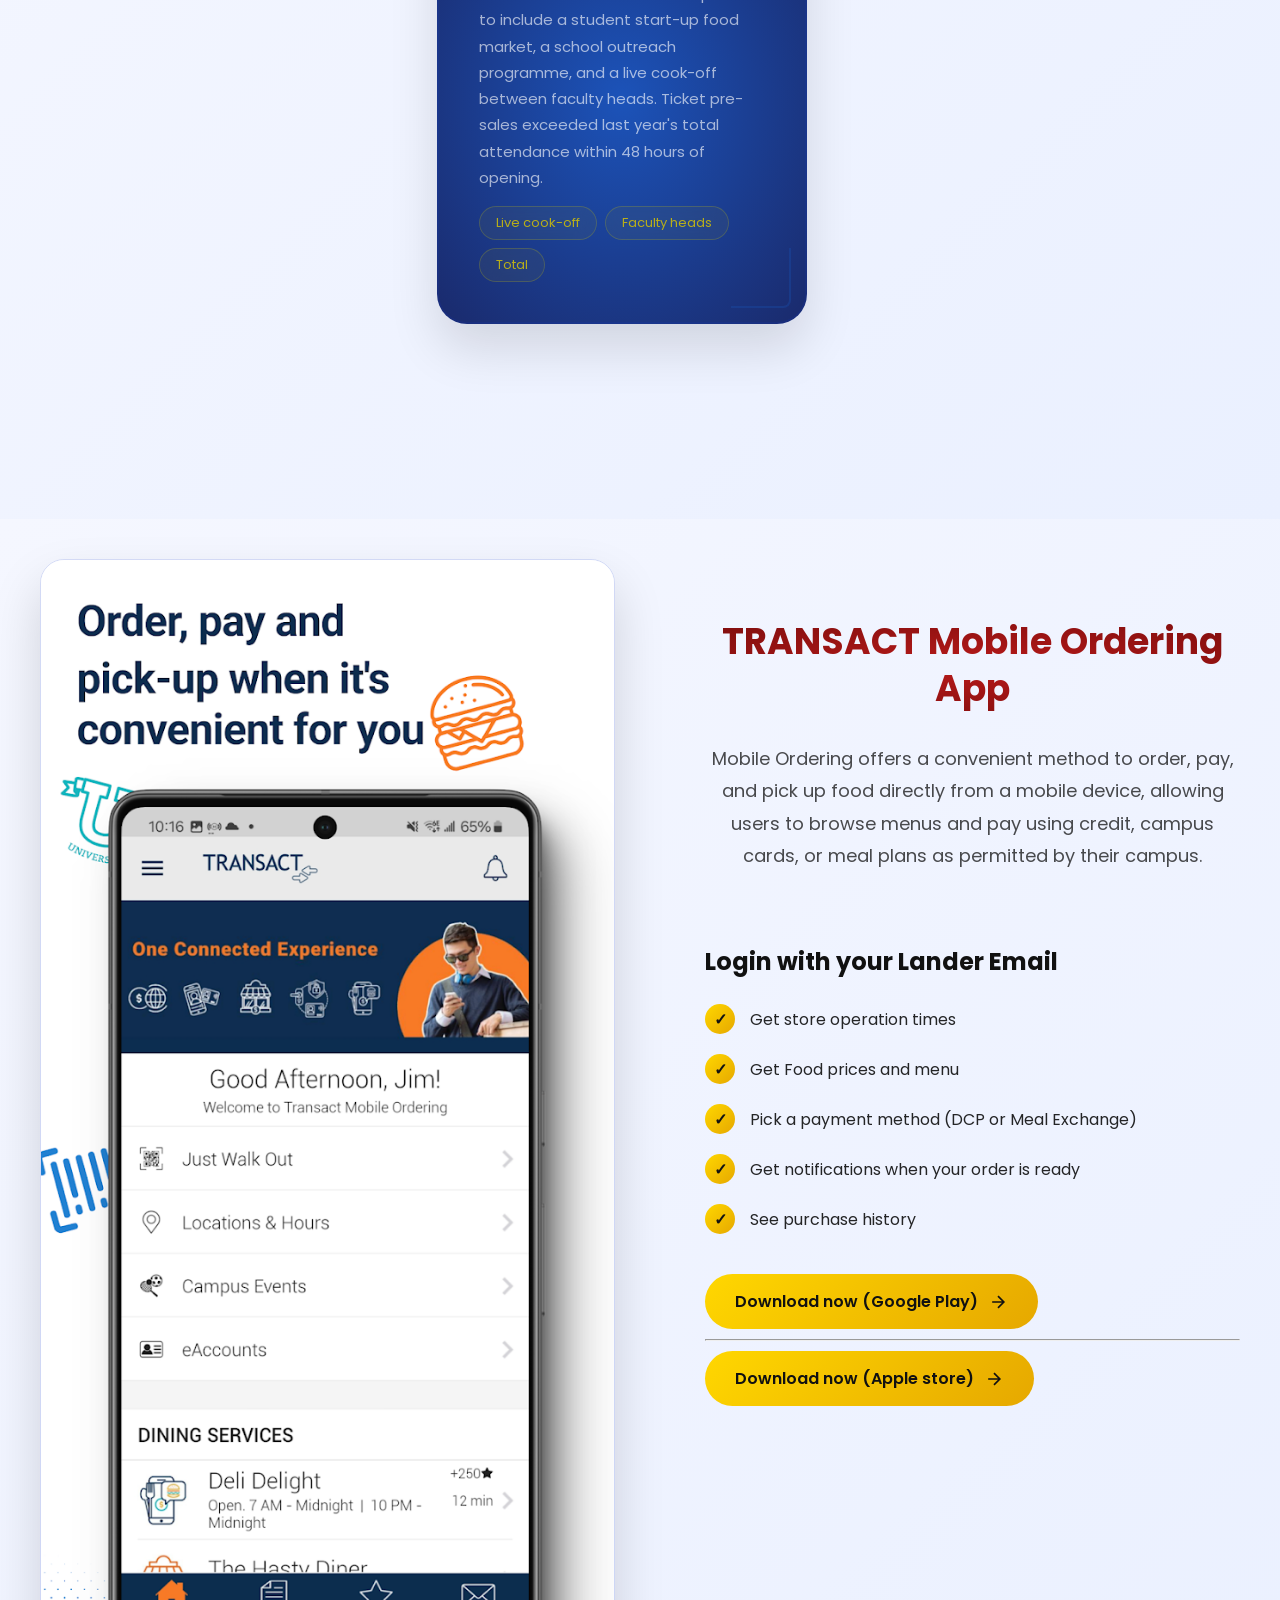
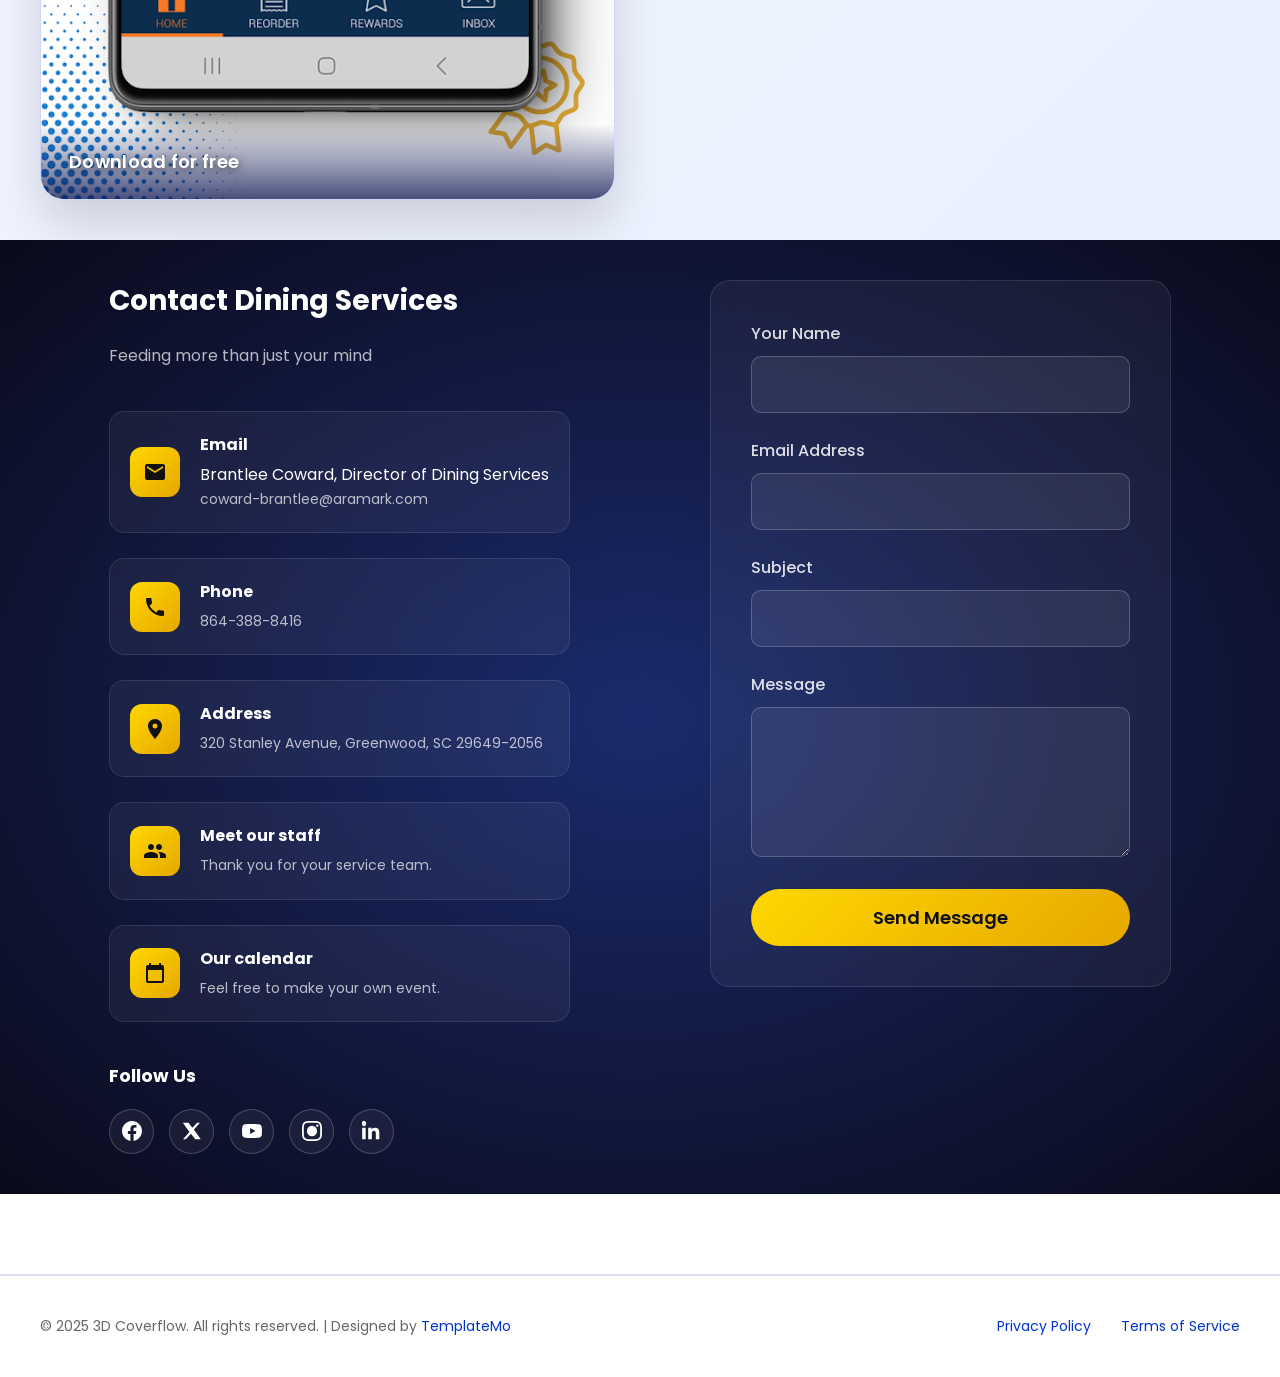
==== commit cb8c9cc9: "Updating files" ====
--- a/index.html
+++ b/index.html
@@ -140,7 +140,7 @@
                     <div class="showcase-display">
                         <div class="showcase-main">
                             <div class="showcase-circle-img">
-                                <img src="./public/assets/img/plans/unlimitedPlan-removebg-preview.png" />
+                                <img src="./public/assets/img/plans/allAccessPlan.png" />
                             </div>
                             <div class="corner-decoration top-left"></div>
                             <div class="corner-decoration bottom-right"></div>
@@ -161,7 +161,7 @@
                     <div class="showcase-display">
                         <div class="showcase-main">
                             <div class="showcase-circle-img">
-                                <img src="./public/assets/img/plans/165-plan-removebg-preview.png" />
+                                <img src="./public/assets/img/plans/165-plan.png" />
                             </div>
                             <div class="corner-decoration top-left"></div>
                             <div class="corner-decoration bottom-right"></div>
@@ -183,7 +183,7 @@
                     <div class="showcase-display">
                         <div class="showcase-main">
                             <div class="showcase-circle-img">
-                                <img src="./public/assets/img/plans/100-plan-removebg-preview.png" />
+                                <img src="./public/assets/img/plans/100-plan.png" />
                             </div>
                             <div class="corner-decoration top-left"></div>
                             <div class="corner-decoration bottom-right"></div>
@@ -205,7 +205,7 @@
                     <div class="showcase-display">
                         <div class="showcase-main">
                             <div class="showcase-circle-img">
-                                <img src="./public/assets/img/plans/50-plan-removebg-preview.png" />
+                                <img src="./public/assets/img/plans/50-plan.png" />
                             </div>
                             <div class="corner-decoration top-left"></div>
                             <div class="corner-decoration bottom-right"></div>
@@ -226,7 +226,7 @@
                     <div class="showcase-display">
                         <div class="showcase-main">
                             <div class="showcase-circle-img">
-                                <img src="./public/assets/img/plans/350-plan-removebg-preview.png" />
+                                <img src="./public/assets/img/plans/360-plan.png" />
                             </div>
                             <div class="corner-decoration top-left"></div>
                             <div class="corner-decoration bottom-right"></div>
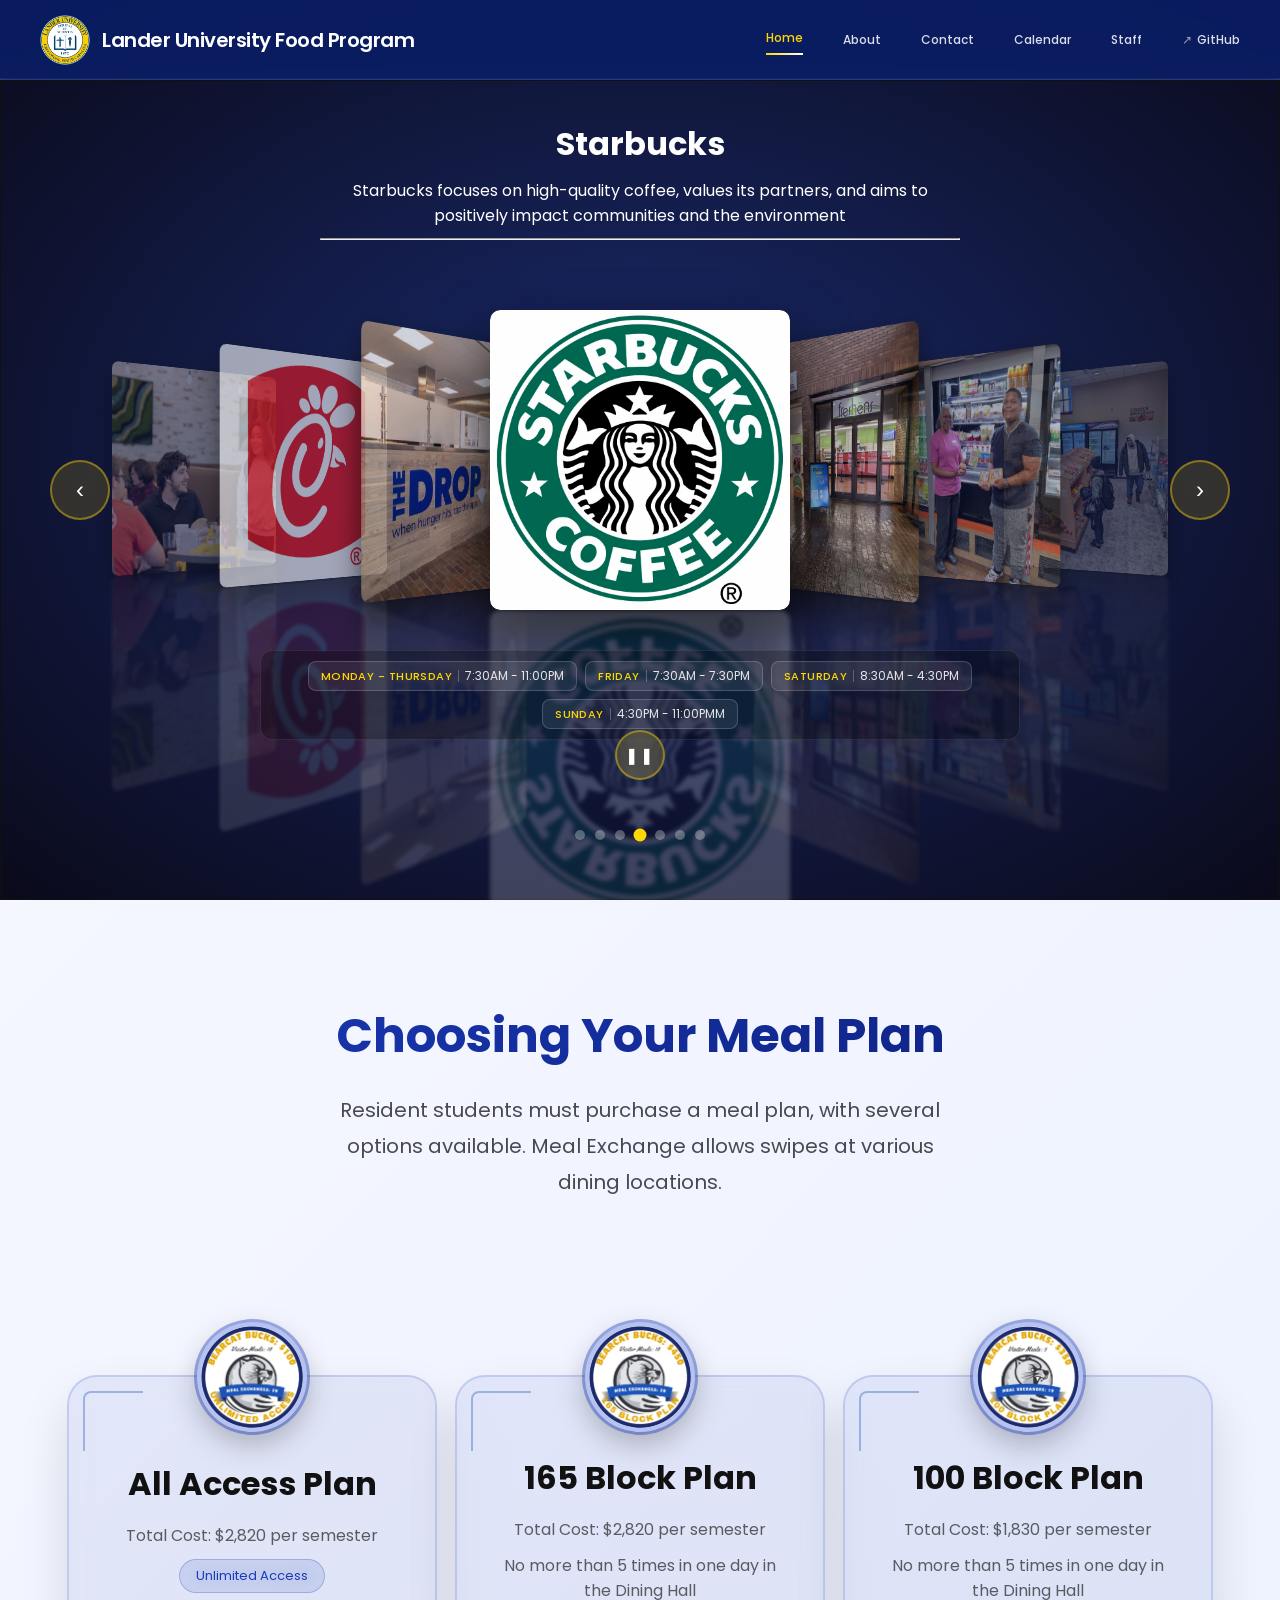
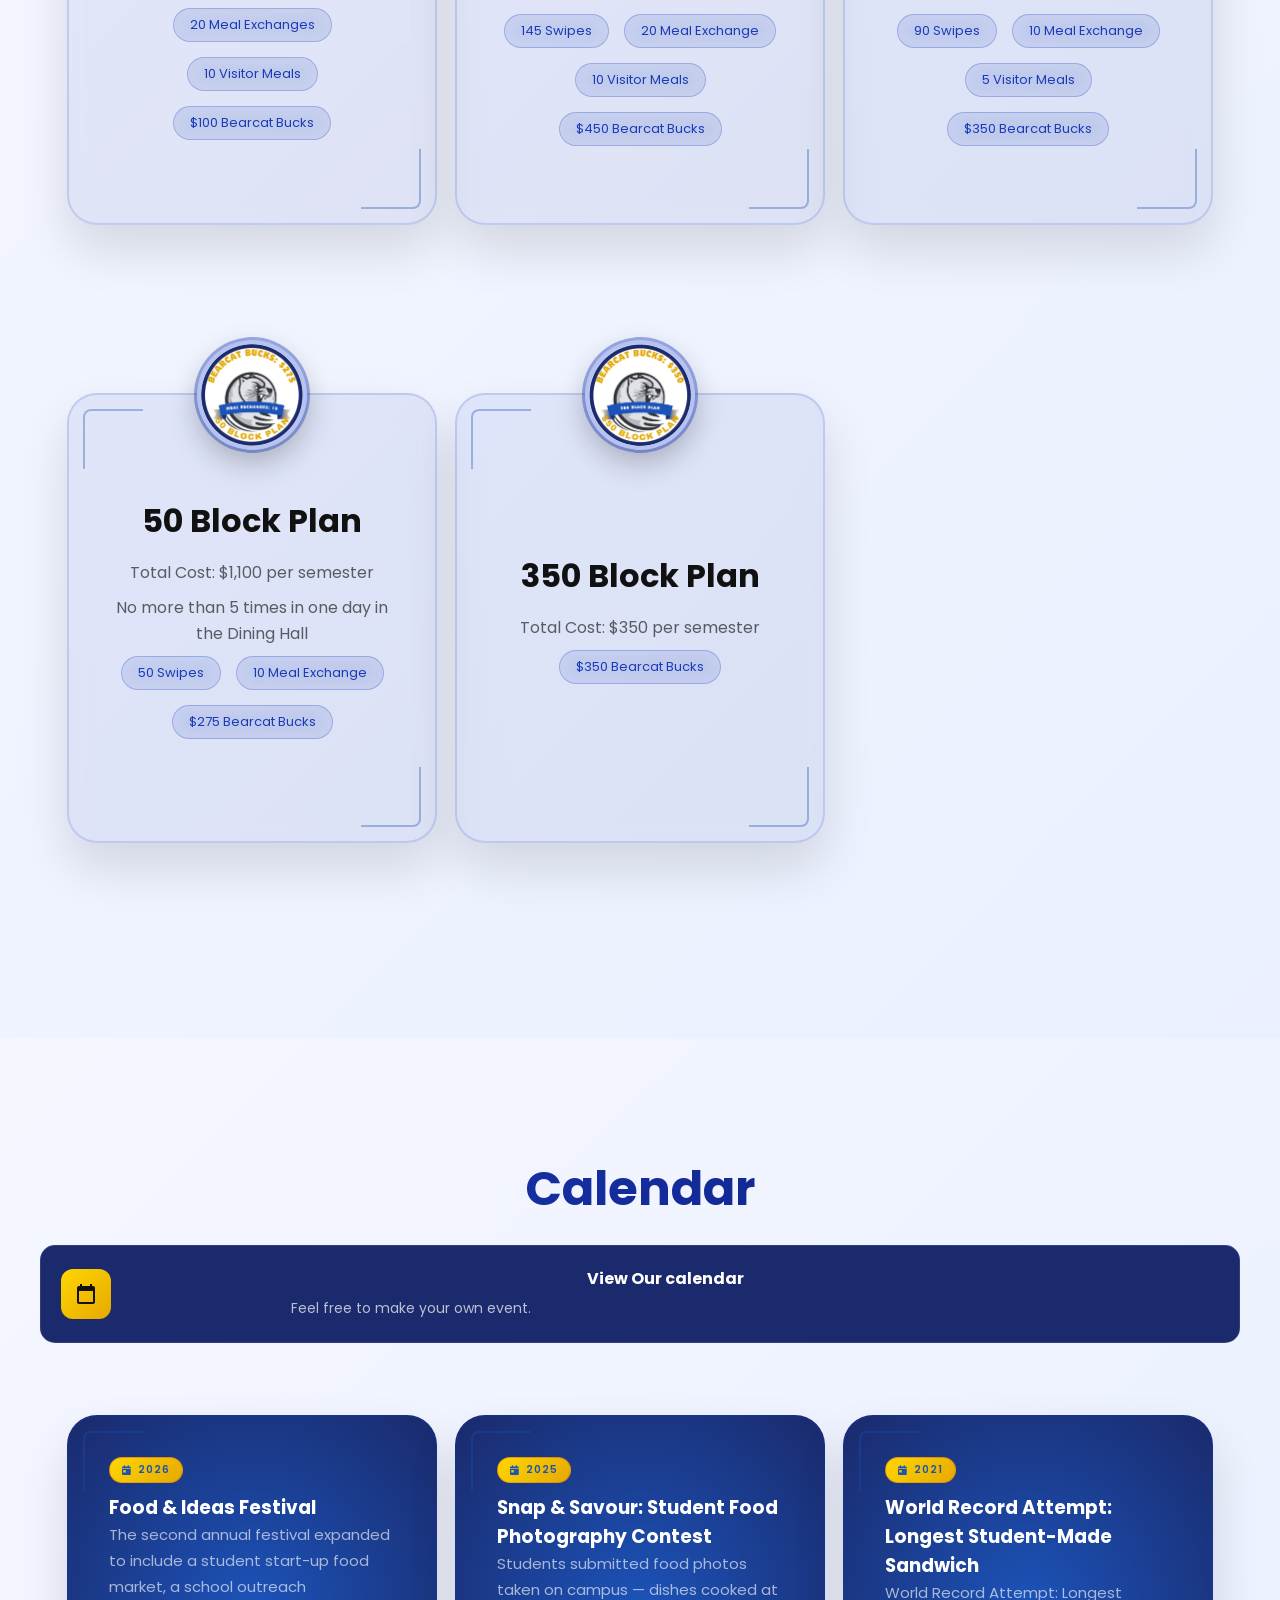
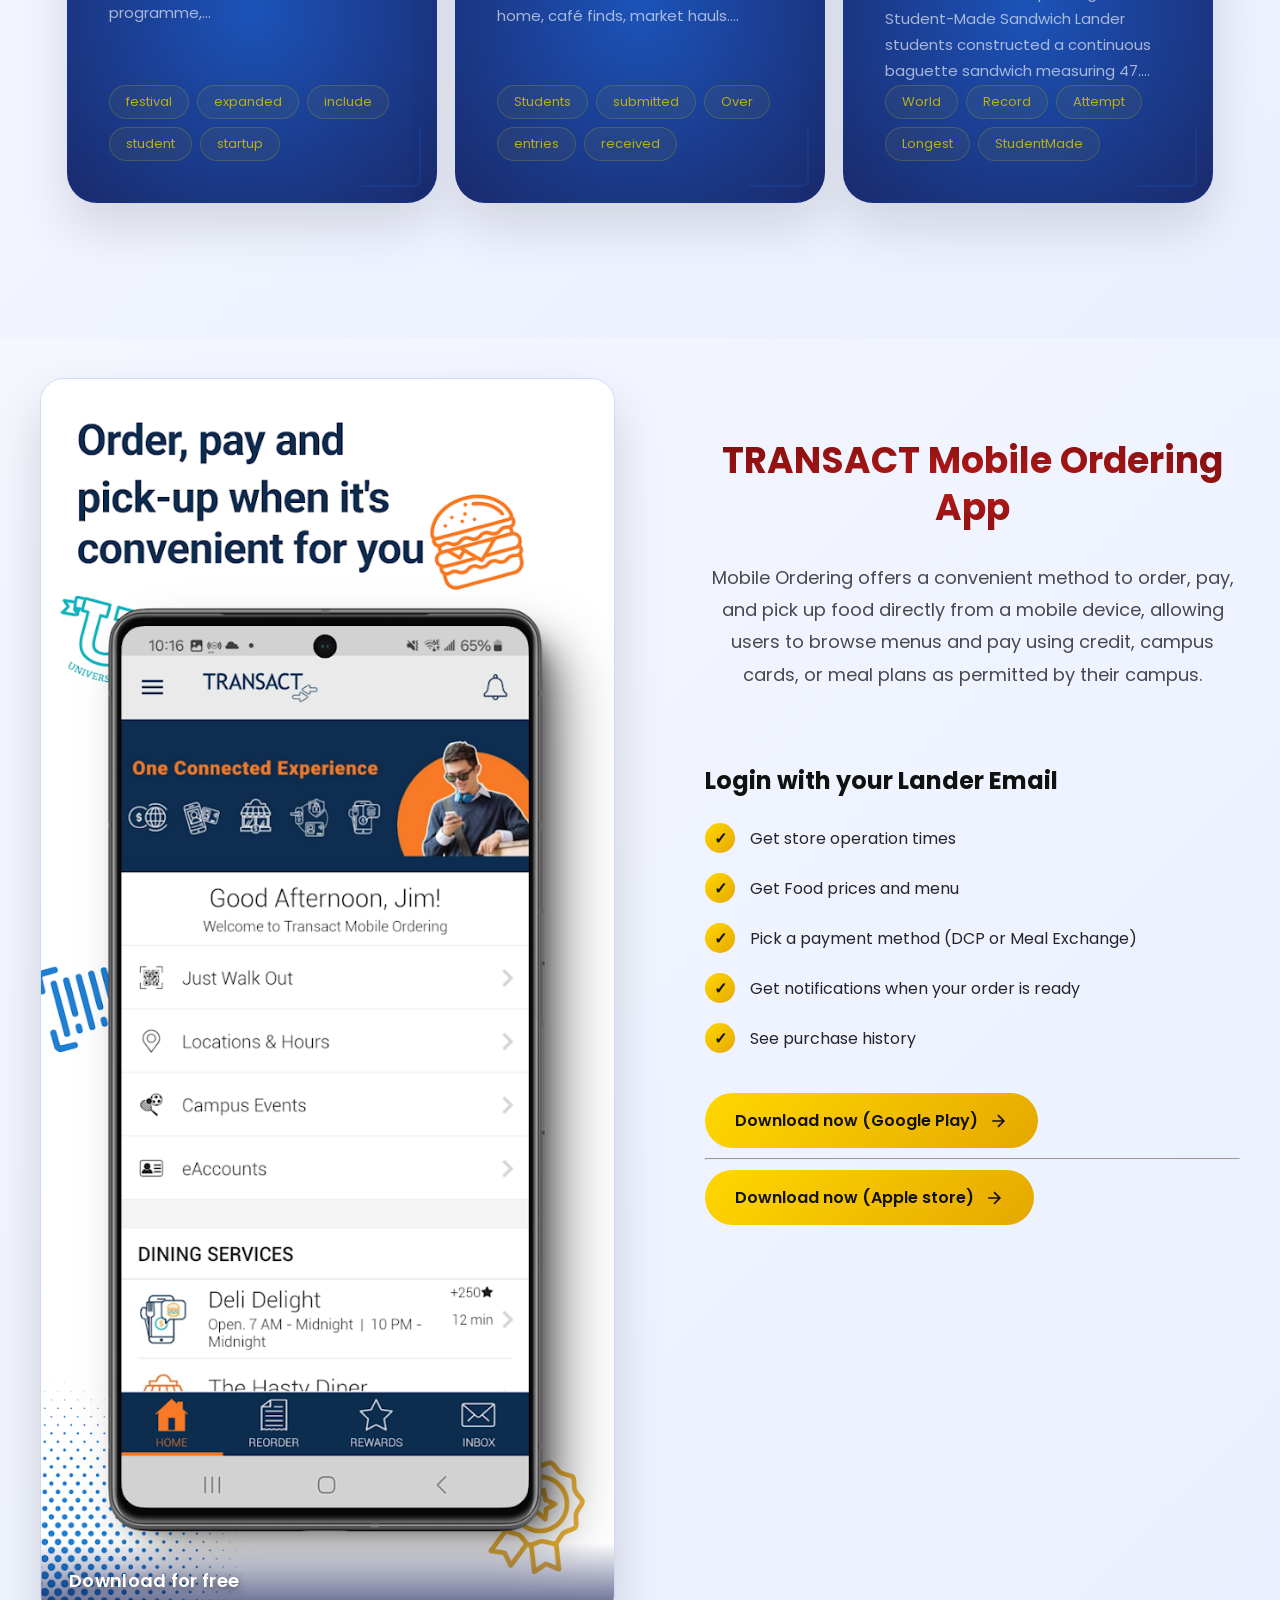
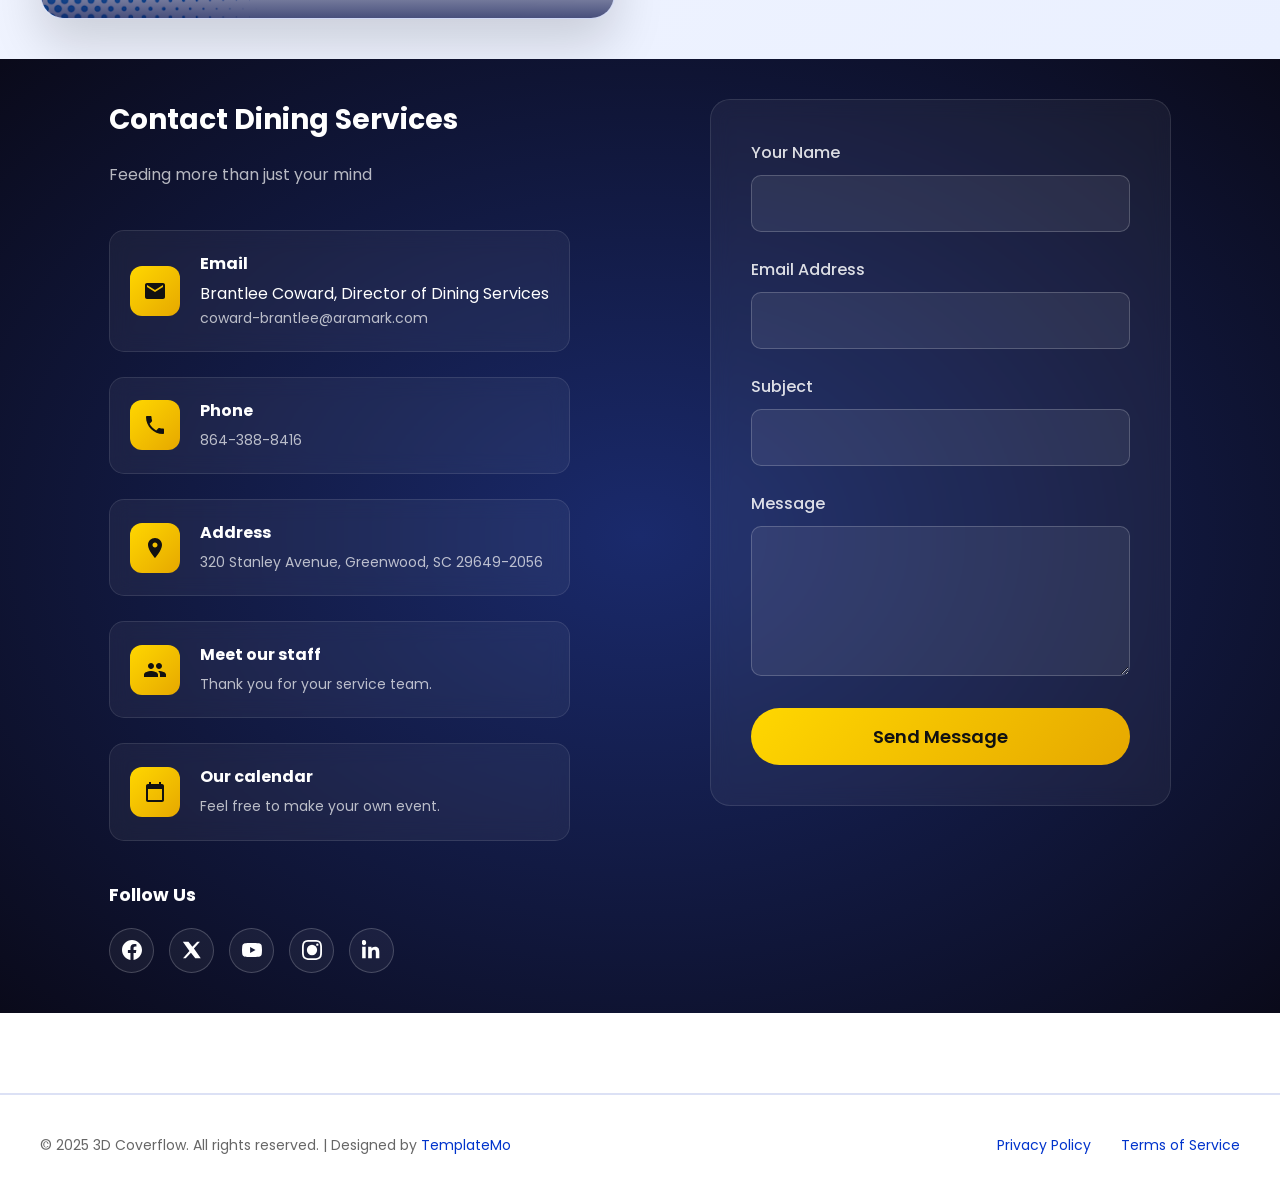
==== commit 1375c937: "Removing user profiles, updating showcase events and logic" ====
--- a/index.html
+++ b/index.html
@@ -38,7 +38,6 @@
             <a href="./index.html#contact" class="menu-item">Contact</a>
             <a href="./calendar.html" class="menu-item">Calendar</a>
             <a href="./staff.html" class="menu-item">Staff</a>
-            <a href="./user.html" class="menu-item"><i class="fa-solid fa-circle-user"></i></a>
             <a href="https://github.com/RedInfinityPro/MockWebiste" target="_blank" rel="noopener noreferrer"
                 class="menu-item external">GitHub</a>
         </nav>
@@ -63,46 +62,50 @@
                 <div class="coverflow" id="coverflow">
                     <div class="coverflow-item" data-index="0">
                         <div class="cover image-loading">
-                            <img src="./public/assets/img/coverflow-images/DiningHallImage.png" alt="The Underground in Grier Center"
+                            <img src="./public/assets/img/coverflow-images/DiningHallImage.png"
+                                alt="The Underground in Grier Center" loading="lazy">
+                        </div>
+                        <div class="reflection"></div>
+                    </div>
+                    <div class="coverflow-item" data-index="1">
+                        <div class="cover image-loading">
+                            <img src="./public/assets/img/coverflow-images/Chick-fil-a-logo.png" alt="Chick-fil-A"
                                 loading="lazy">
                         </div>
                         <div class="reflection"></div>
                     </div>
-                    <div class="coverflow-item" data-index="1">
-                        <div class="cover image-loading">
-                            <img src="./public/assets/img/coverflow-images/Chick-fil-a-logo.png" alt="Chick-fil-A" loading="lazy">
-                        </div>
-                        <div class="reflection"></div>
-                    </div>
                     <div class="coverflow-item" data-index="2">
                         <div class="cover image-loading">
-                            <img src="./public/assets/img/coverflow-images/TheDropImage.png" alt="The Drop" loading="lazy">
+                            <img src="./public/assets/img/coverflow-images/TheDropImage.png" alt="The Drop"
+                                loading="lazy">
                         </div>
                         <div class="reflection"></div>
                     </div>
                     <div class="coverflow-item" data-index="4">
                         <div class="cover image-loading">
-                            <img src="./public/assets/img/coverflow-images/starbucksLogo.png" alt="Starbucks" loading="lazy">
+                            <img src="./public/assets/img/coverflow-images/starbucksLogo.png" alt="Starbucks"
+                                loading="lazy">
                         </div>
                         <div class="reflection"></div>
                     </div>
                     <div class="coverflow-item" data-index="3">
                         <div class="cover image-loading">
-                            <img src="./public/assets/img/coverflow-images/FreshensImage.png" alt="Freshens" loading="lazy">
+                            <img src="./public/assets/img/coverflow-images/FreshensImage.png" alt="Freshens"
+                                loading="lazy">
                         </div>
                         <div class="reflection"></div>
                     </div>
                     <div class="coverflow-item" data-index="5">
                         <div class="cover image-loading">
-                            <img src="./public/assets/img/coverflow-images/GreenwoodMarketplaceImage.png" alt="Greenwood Marketplace"
-                                loading="lazy">
+                            <img src="./public/assets/img/coverflow-images/GreenwoodMarketplaceImage.png"
+                                alt="Greenwood Marketplace" loading="lazy">
                         </div>
                         <div class="reflection"></div>
                     </div>
                     <div class="coverflow-item" data-index="6">
                         <div class="cover image-loading">
-                            <img src="./public/assets/img/coverflow-images/FoodPantryImage.jpg" alt="Bear Necessities Food Pantry"
-                                loading="lazy">
+                            <img src="./public/assets/img/coverflow-images/FoodPantryImage.jpg"
+                                alt="Bear Necessities Food Pantry" loading="lazy">
                         </div>
                         <div class="reflection"></div>
                     </div>
@@ -265,21 +268,7 @@
             <div class="events-main">
                 <div class="events-visual">
                     <div class="events-showcase-display">
-                        <div class="events-showcase-main">
-                            <div class="corner-decoration top-left"></div>
-                            <div class="corner-decoration bottom-right"></div>
-                            <div class="event-tag"><i class="fa-solid fa-gift"></i> Festival</div>
-                            <h3 class="event-title">Food & Ideas Festival</h3>
-                            <p class="event-desc">The second annual festival expanded to include a student start-up food
-                                market,
-                                a school outreach programme, and a live cook-off between faculty heads. Ticket pre-sales
-                                exceeded last year's total attendance within 48 hours of opening.</p>
-                            <div class="event-badges">
-                                <a href="#" class="badge">Live cook-off</a>
-                                <a href="#" class="badge">Faculty heads</a>
-                                <a href="#" class="badge">Total</a>
-                            </div>
-                        </div>
+                        <!-- add items -->
                     </div>
                 </div>
             </div>
--- a/public/assets/css/index-style.css
+++ b/public/assets/css/index-style.css
@@ -678,6 +678,9 @@
     border-radius: 15px;
     transition: all 0.3s ease;
     cursor: pointer;
+    width: 100%;
+    max-width: 100%;
+    box-sizing: border-box;
 }
 
 .events-item:hover {
@@ -706,11 +709,12 @@
     margin: 0 auto;
     padding: 40px;
     color: var(--text-color);
+    width: 100%;
 }
 
 .events-main {
-    display: grid;
-    grid-template-columns: auto auto auto;
+    display: flex;
+    flex-direction: column;
     gap: 18px;
     width: 100%;
     align-items: center;
@@ -719,7 +723,8 @@
 
 .events-visual {
     position: relative;
-    height: 600px;
+    width: 100%;
+    height: auto;
     display: flex;
     align-items: center;
     justify-content: center;
@@ -729,28 +734,32 @@
 .events-showcase-display {
     position: relative;
     width: 100%;
-    max-width: 500px;
-    height: 500px;
-    display: flex;
-    align-items: center;
-    justify-content: center;
+    max-width: 100%;
+    height: auto;
+    display: flex;
+    align-items: stretch;
+    justify-content: center;
+    gap: 18px;
+    flex-wrap: wrap;
 }
 
 .events-showcase-main {
     position: relative;
-    width: 370px;
-    height: 450px;
+    flex: 1 1 280px;
+    max-width: 370px;
+    height: auto;
     background: radial-gradient(ellipse at center, var(--blue-vivid) 0%, var(--accent-blue-dark) 100%);
     border-radius: 30px;
     border: 2px solid rgba(26, 58, 184, 0.15);
     padding: 40px;
     display: flex;
     flex-direction: column;
-    align-items: left;
-    justify-content: left;
+    align-items: flex-start;
+    justify-content: flex-start;
     backdrop-filter: blur(10px);
     box-shadow: 0 25px 50px rgba(0, 0, 0, 0.12);
     transition: all 0.3s ease;
+    user-select: none;
 }
 
 .events-showcase-main:hover {
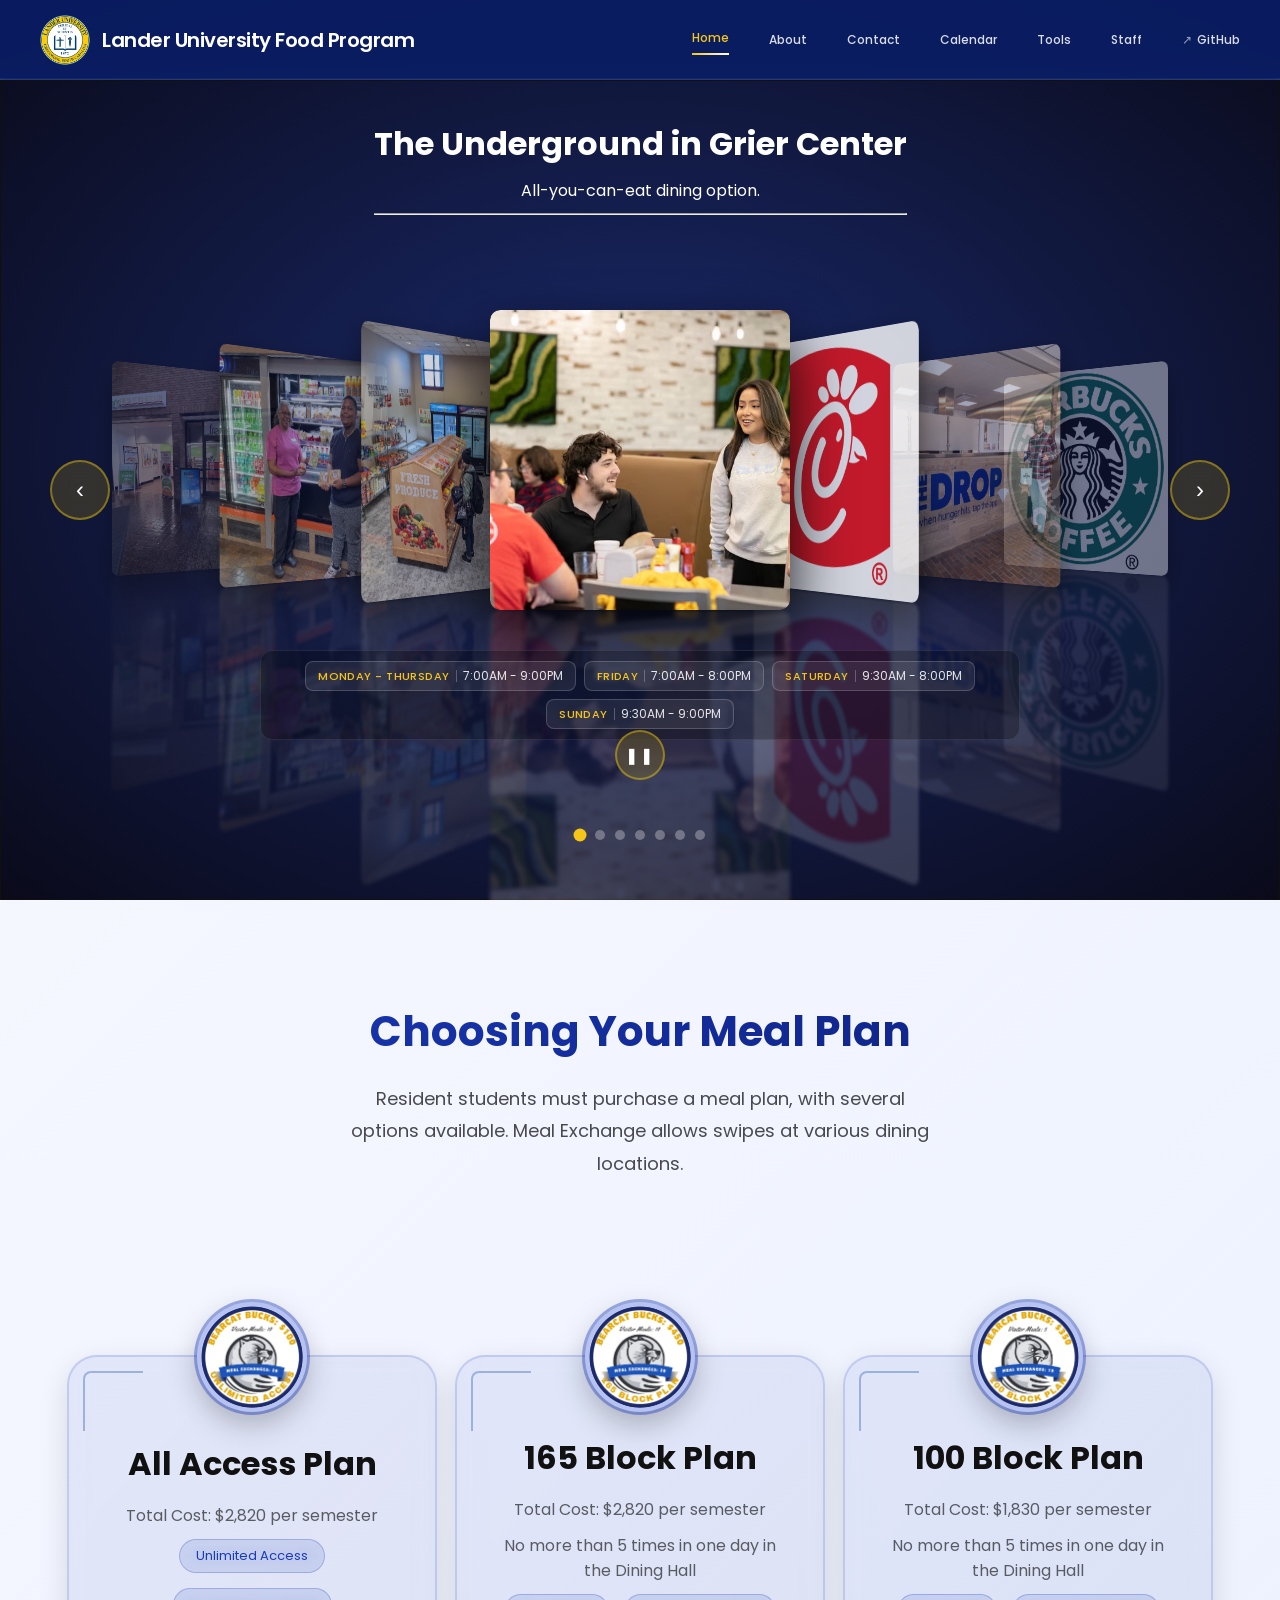
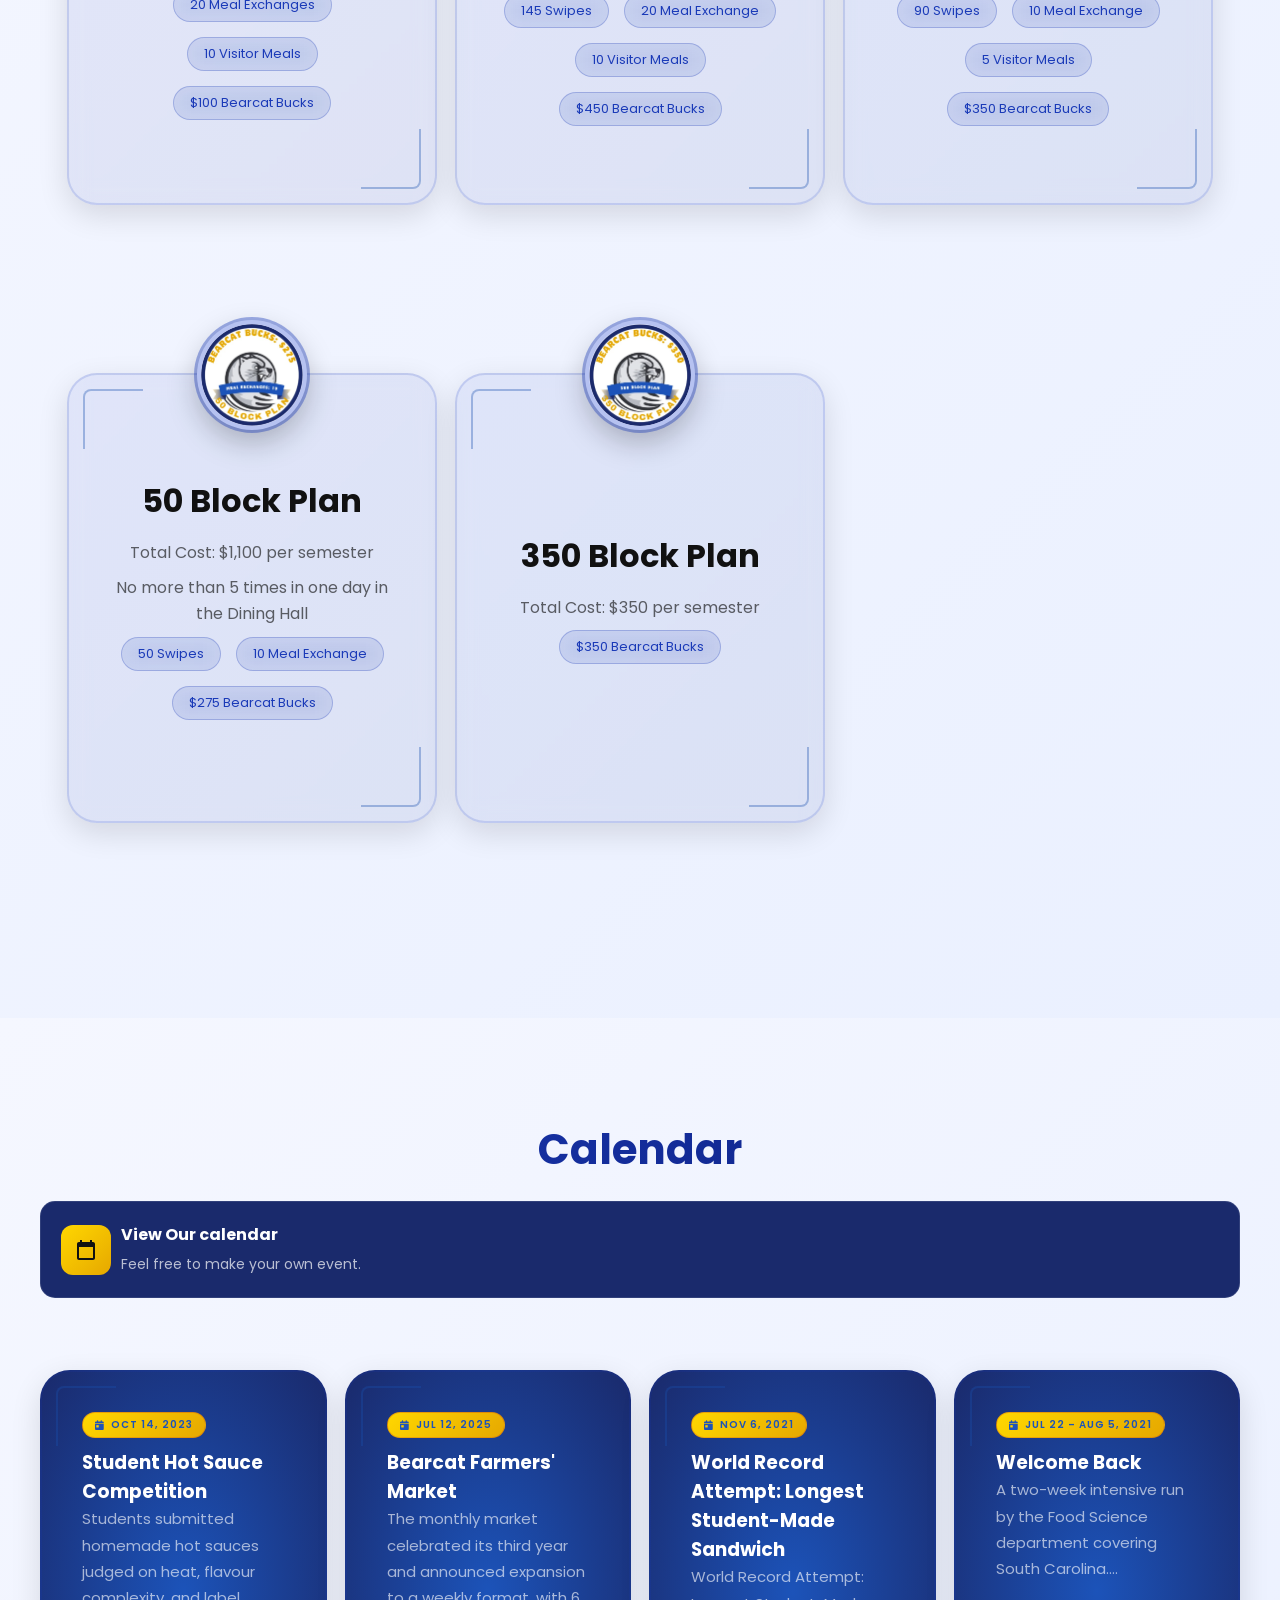
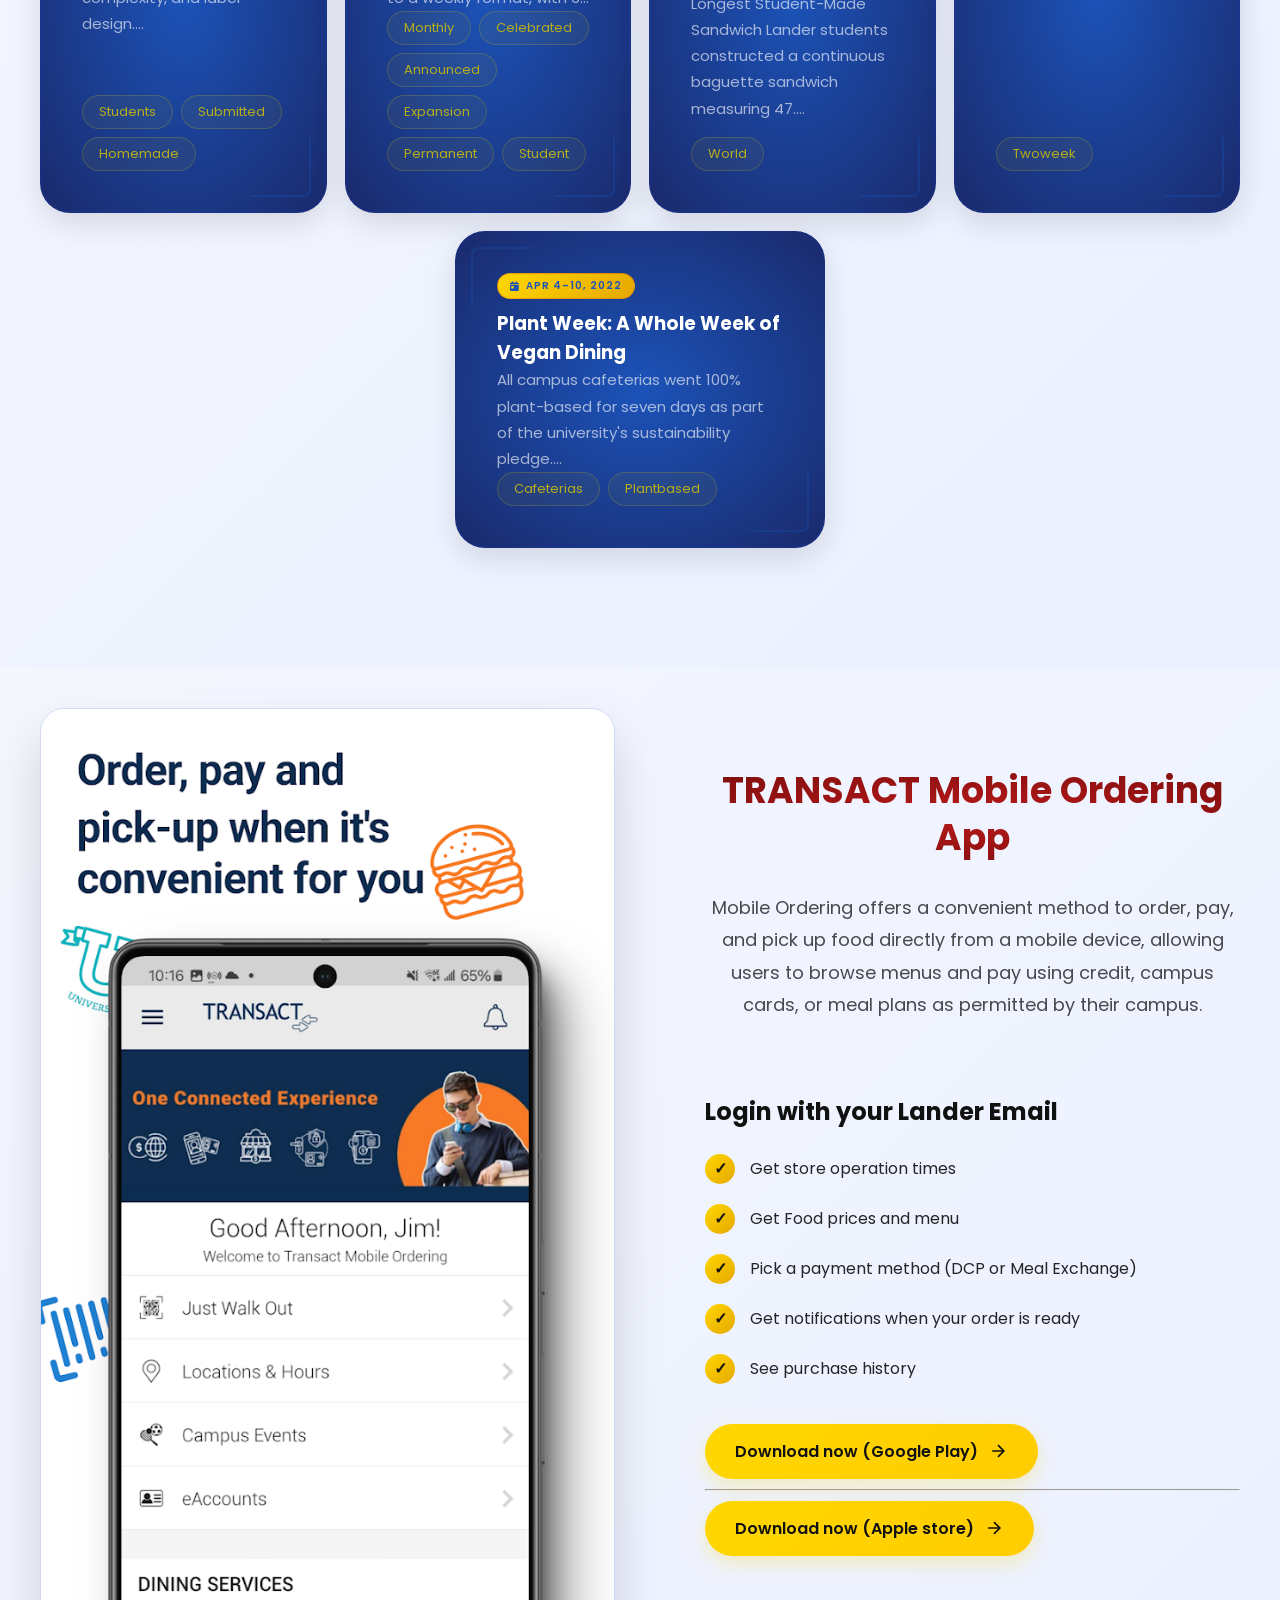
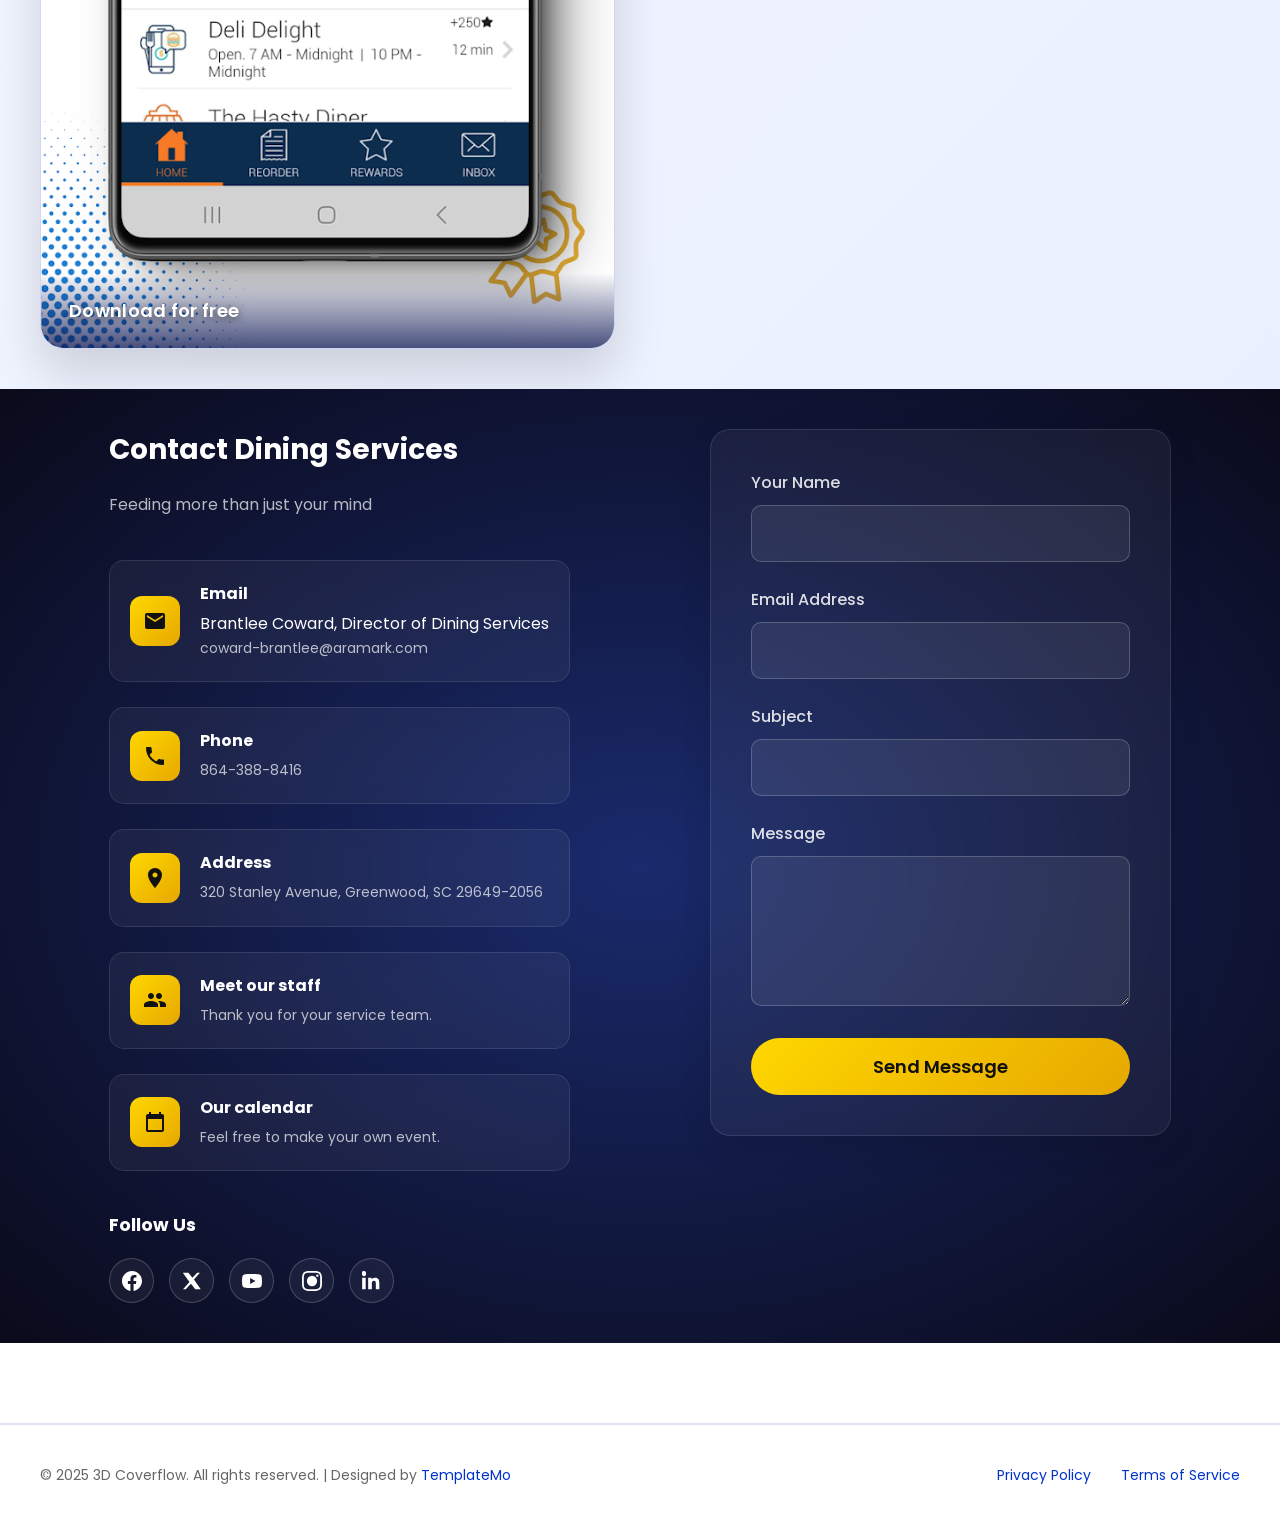
==== commit 391984f2: "Updating calendar tile, adding new page tab, adding tools page, updating calendar style sheet & main" ====
--- a/index.html
+++ b/index.html
@@ -37,6 +37,7 @@
             <a href="./index.html#about" class="menu-item">About</a>
             <a href="./index.html#contact" class="menu-item">Contact</a>
             <a href="./calendar.html" class="menu-item">Calendar</a>
+            <a href="./tools.html" class="menu-item">Tools</a>
             <a href="./staff.html" class="menu-item">Staff</a>
             <a href="https://github.com/RedInfinityPro/MockWebiste" target="_blank" rel="noopener noreferrer"
                 class="menu-item external">GitHub</a>
--- a/public/assets/css/index-style.css
+++ b/public/assets/css/index-style.css
@@ -9,15 +9,16 @@
     --text-muted: rgba(0, 0, 0, 0.7);
     --accent-blue-dark: #1a2a6c;
     --blue-vivid: #1c53b9;
-    --accent-gold: #ffd700;
-    --accent-gold-dark: #e6a800;
+    --accent-gold: #f5c518;
+    --accent-gold-dark: #d4a90f;
     --bg-card: linear-gradient(135deg, rgba(26, 58, 184, 0.08) 0%, rgba(13, 31, 124, 0.08) 100%);
     --bg-section: linear-gradient(135deg, #f5f7ff 0%, #eaf0ff 100%);
     --bg-dark: radial-gradient(ellipse at center, #1a2a6c 0%, #0a0a1a 100%);
     --button-gradient: linear-gradient(135deg, #ffd700 0%, #e6a800 100%);
     --button-hover: linear-gradient(135deg, #e6c200 0%, #cc9400 100%);
-    --shadow-card: 0 16px 40px rgba(0, 0, 0, 0.55);
-    --shadow-card-hover: 0 20px 45px rgba(0, 0, 0, 0.15);
+    --shadow-card: 0 10px 30px rgba(0, 0, 0, 0.12);
+    --shadow-card-hover: 0 18px 40px rgba(0, 0, 0, 0.18);
+    --shadow-soft: 0 6px 20px rgba(0, 0, 0, 0.08);
     --shadow-blue: 0 10px 32px rgba(26, 42, 108, 0.5);
     --shadow-gold: 0 10px 30px rgba(255, 215, 0, 0.5);
     --border-radius-card: 20px;
@@ -64,7 +65,7 @@
 }
 
 .section-header h2 {
-    font-size: 48px;
+    font-size: 42px;
     margin-top: 60px;
     margin-bottom: 20px;
     background: var(--gradient-blue);
@@ -74,7 +75,7 @@
 }
 
 .section-header h3 {
-    font-size: 48px;
+    font-size: 42px;
     margin-top: 60px;
     margin-bottom: 20px;
     background: var(--gradient-red);
@@ -84,7 +85,7 @@
 }
 
 .section-header p {
-    font-size: 20px;
+    font-size: 18px;
     color: var(--text-muted);
     max-width: 600px;
     margin: 0 auto;
@@ -544,6 +545,7 @@
     justify-content: center;
     backdrop-filter: blur(10px);
     box-shadow: 0 25px 50px rgba(0, 0, 0, 0.12);
+    box-shadow: var(--shadow-card);
 }
 
 .showcase-circle-img {
@@ -681,16 +683,18 @@
     width: 100%;
     max-width: 100%;
     box-sizing: border-box;
+    text-align: left;
 }
 
 .events-item:hover {
     background: var(--blue-vivid);
-    transform: translateX(5px);
+    transform: translateY(-4px);
     box-shadow: 0 10px 30px var(--accent-gold-dark);
 }
 
 .events-text {
     flex: 1;
+    margin-left: 10px;
 }
 
 .events-text h4 {
@@ -760,11 +764,13 @@
     box-shadow: 0 25px 50px rgba(0, 0, 0, 0.12);
     transition: all 0.3s ease;
     user-select: none;
+    box-shadow: var(--shadow-card);
 }
 
 .events-showcase-main:hover {
     transform: translateY(-10px);
     box-shadow: 0 10px 30px var(--accent-blue-dark);
+    box-shadow: var(--shadow-card-hover);
 }
 
 .event-title {
@@ -950,18 +956,19 @@
     display: inline-flex;
     align-items: center;
     gap: 10px;
-    background: var(--button-gradient);
+    background: linear-gradient(135deg, #ffd700, #ffcc00);
     color: var(--text-color);
     text-decoration: none;
     padding: 15px 30px;
     border-radius: var(--border-radius-btn);
     font-weight: 600;
     transition: all 0.3s ease;
+    box-shadow: 0 8px 20px rgba(255, 215, 0, 0.25);
 }
 
 .cta-button:hover {
-    transform: translateY(-2px);
-    box-shadow: var(--shadow-gold);
+    transform: translateY(-3px);
+    box-shadow: 0 12px 30px rgba(255, 215, 0, 0.35);
 }
 
 .cta-button svg {
@@ -1173,6 +1180,7 @@
     border: 1px solid rgba(255, 255, 255, 0.1);
     border-radius: var(--border-radius-card);
     padding: 40px;
+    box-shadow: var(--shadow-card);
 }
 
 .form-group {
@@ -1436,6 +1444,7 @@
         width: 100%;
         height: 350px;
         padding: 30px;
+        border: 1px solid rgba(0, 0, 0, 0.05);
     }
 
     .showcase-logo {
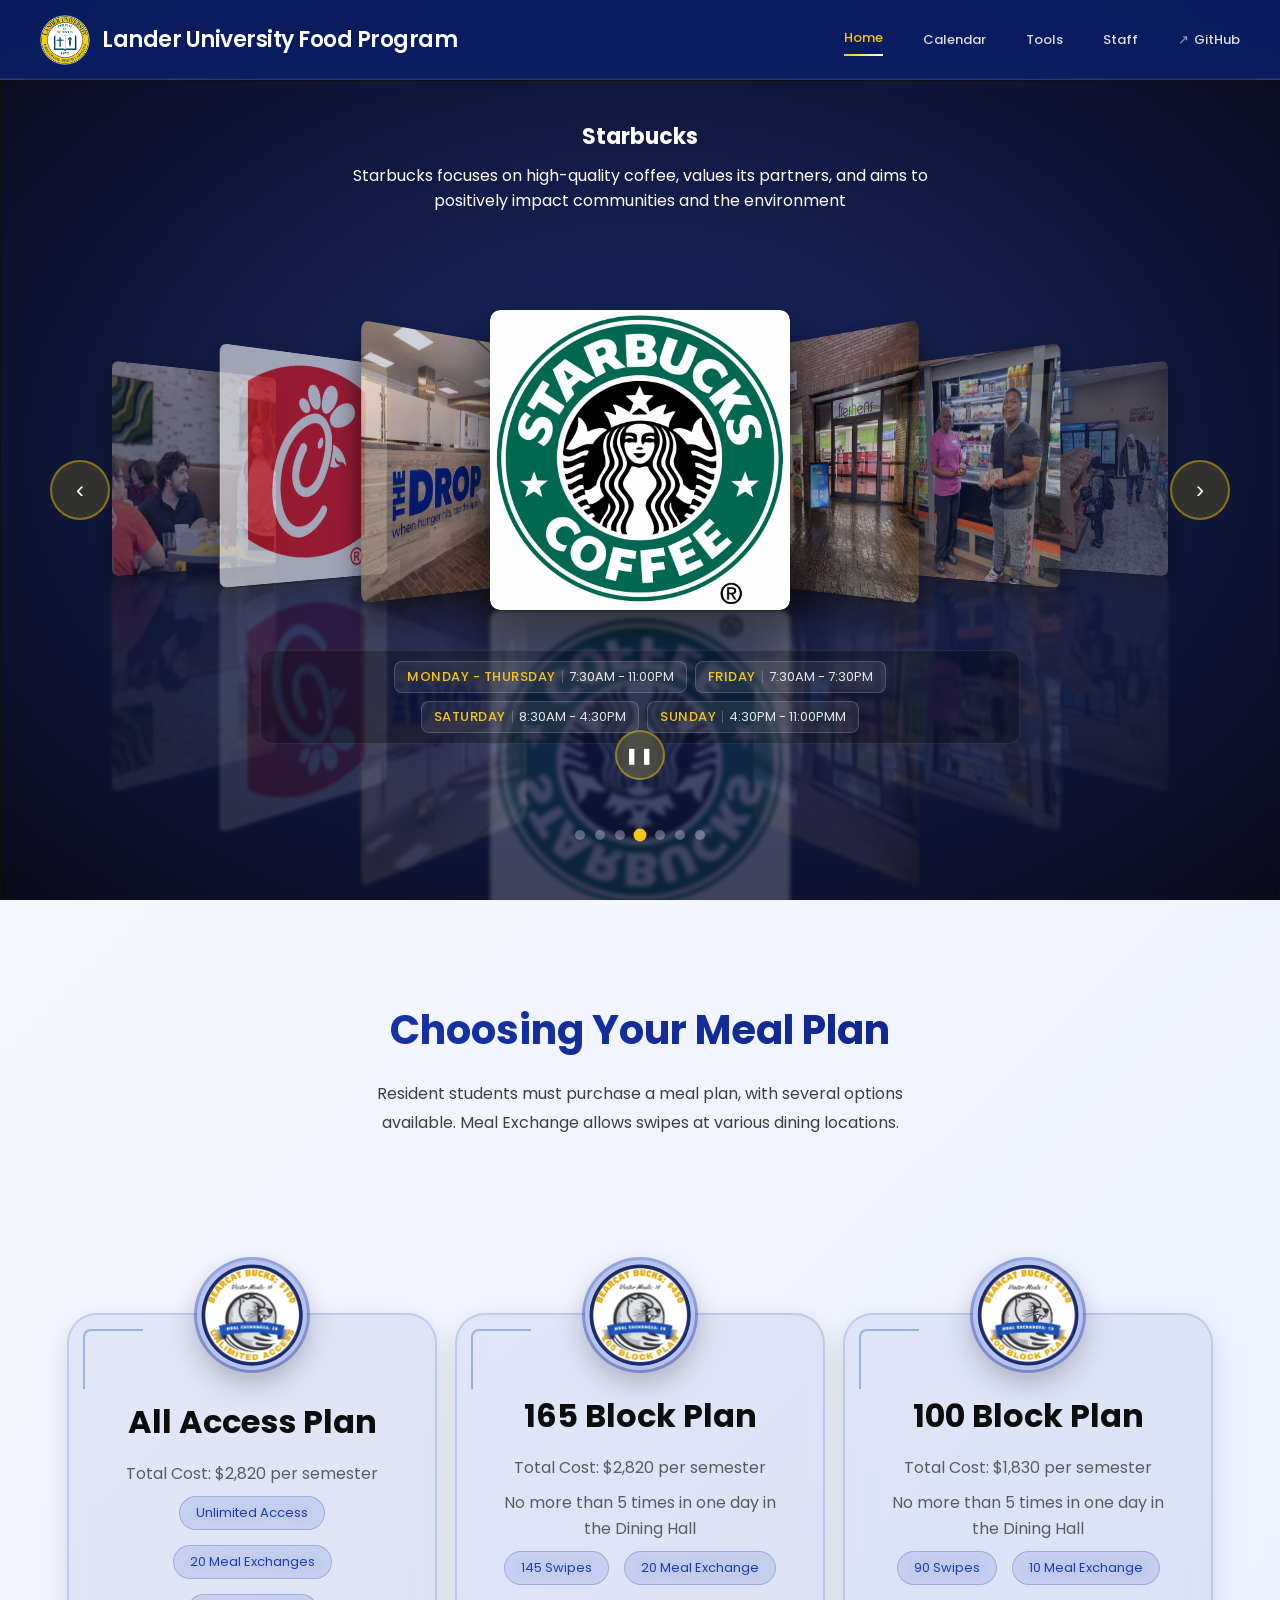
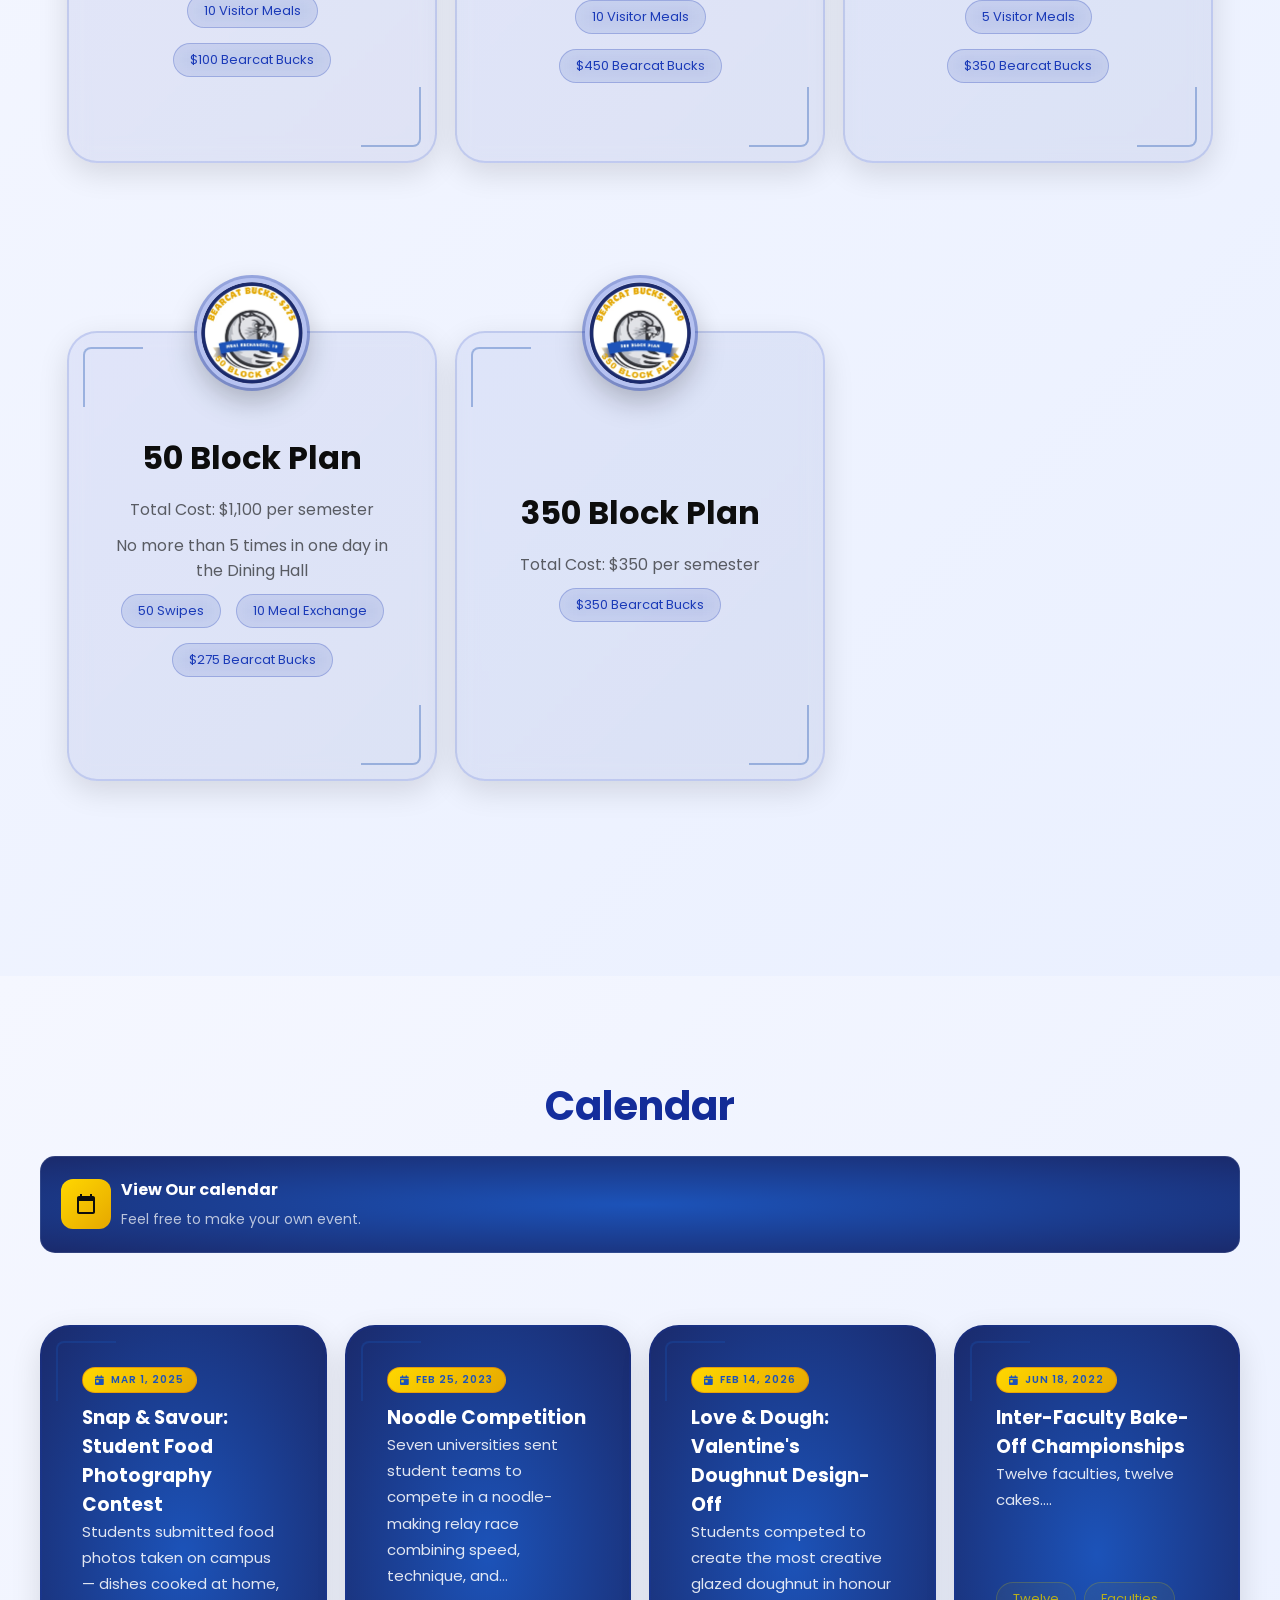
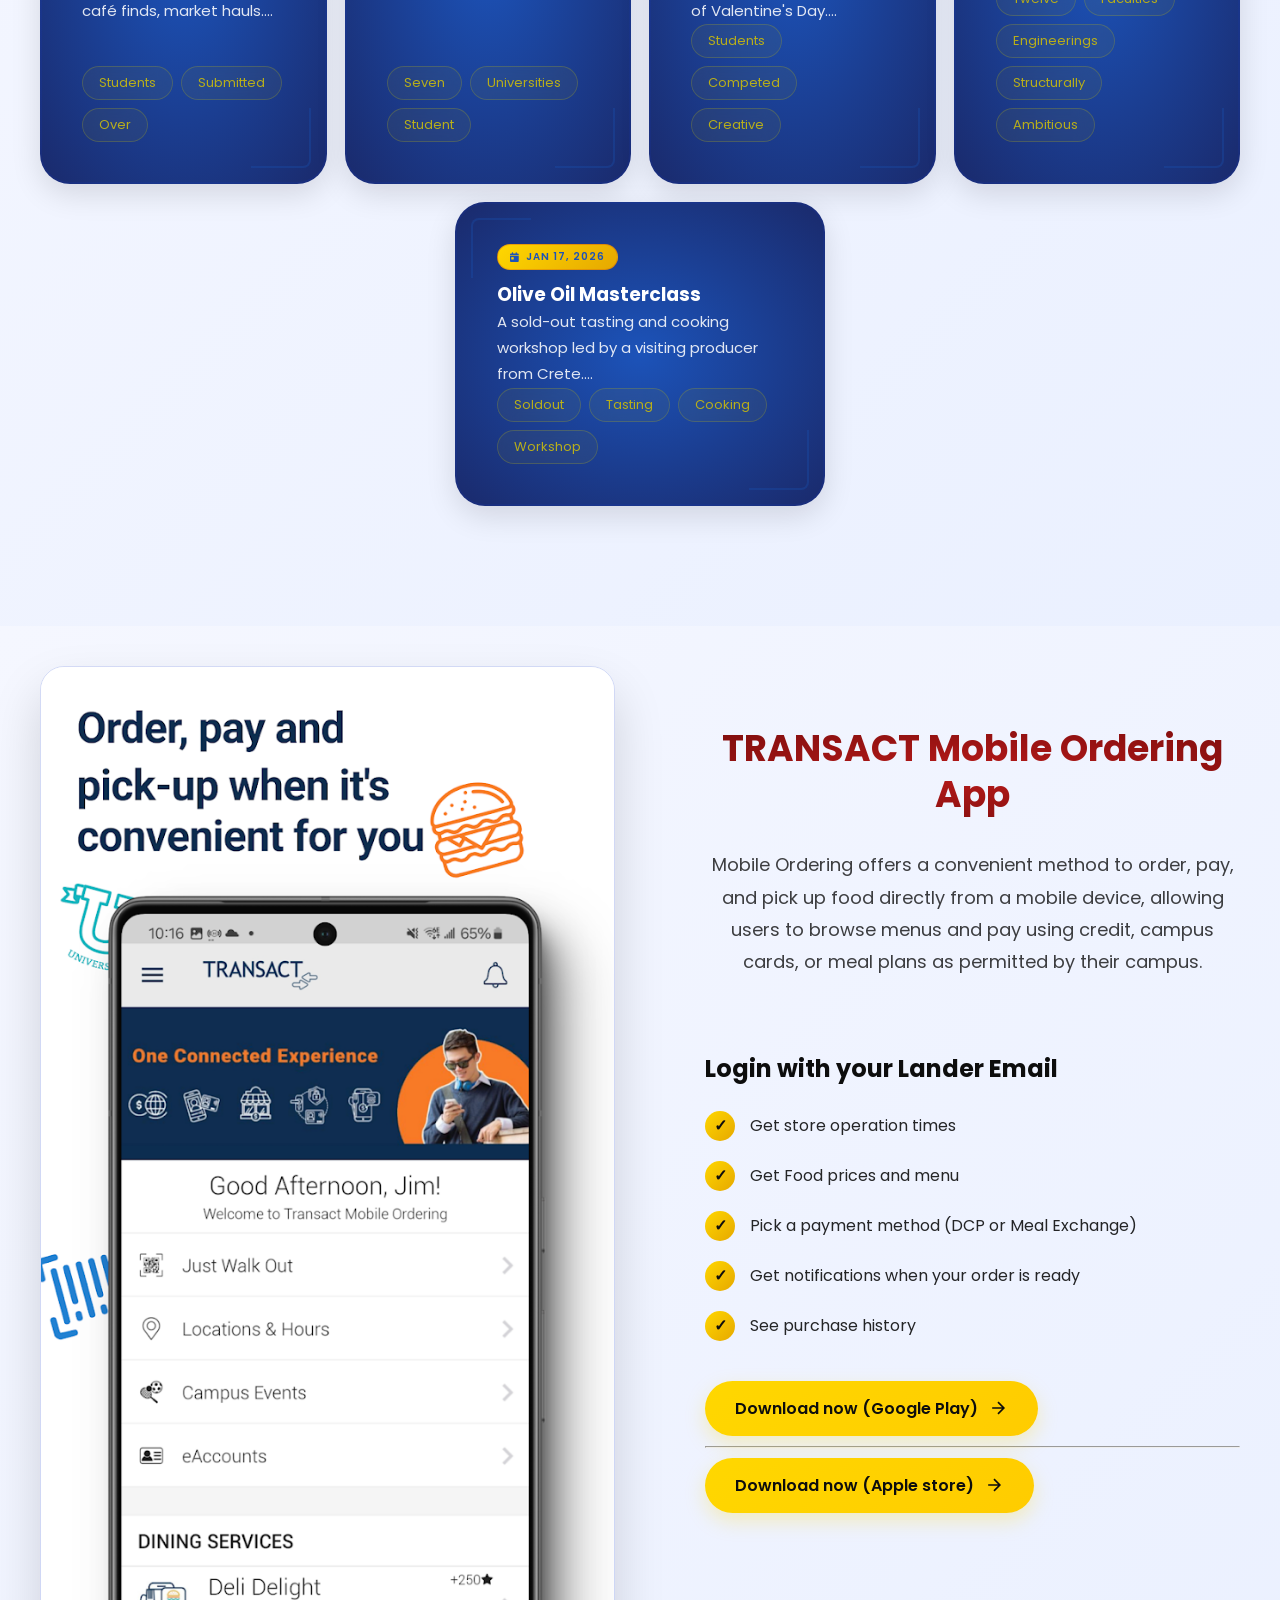
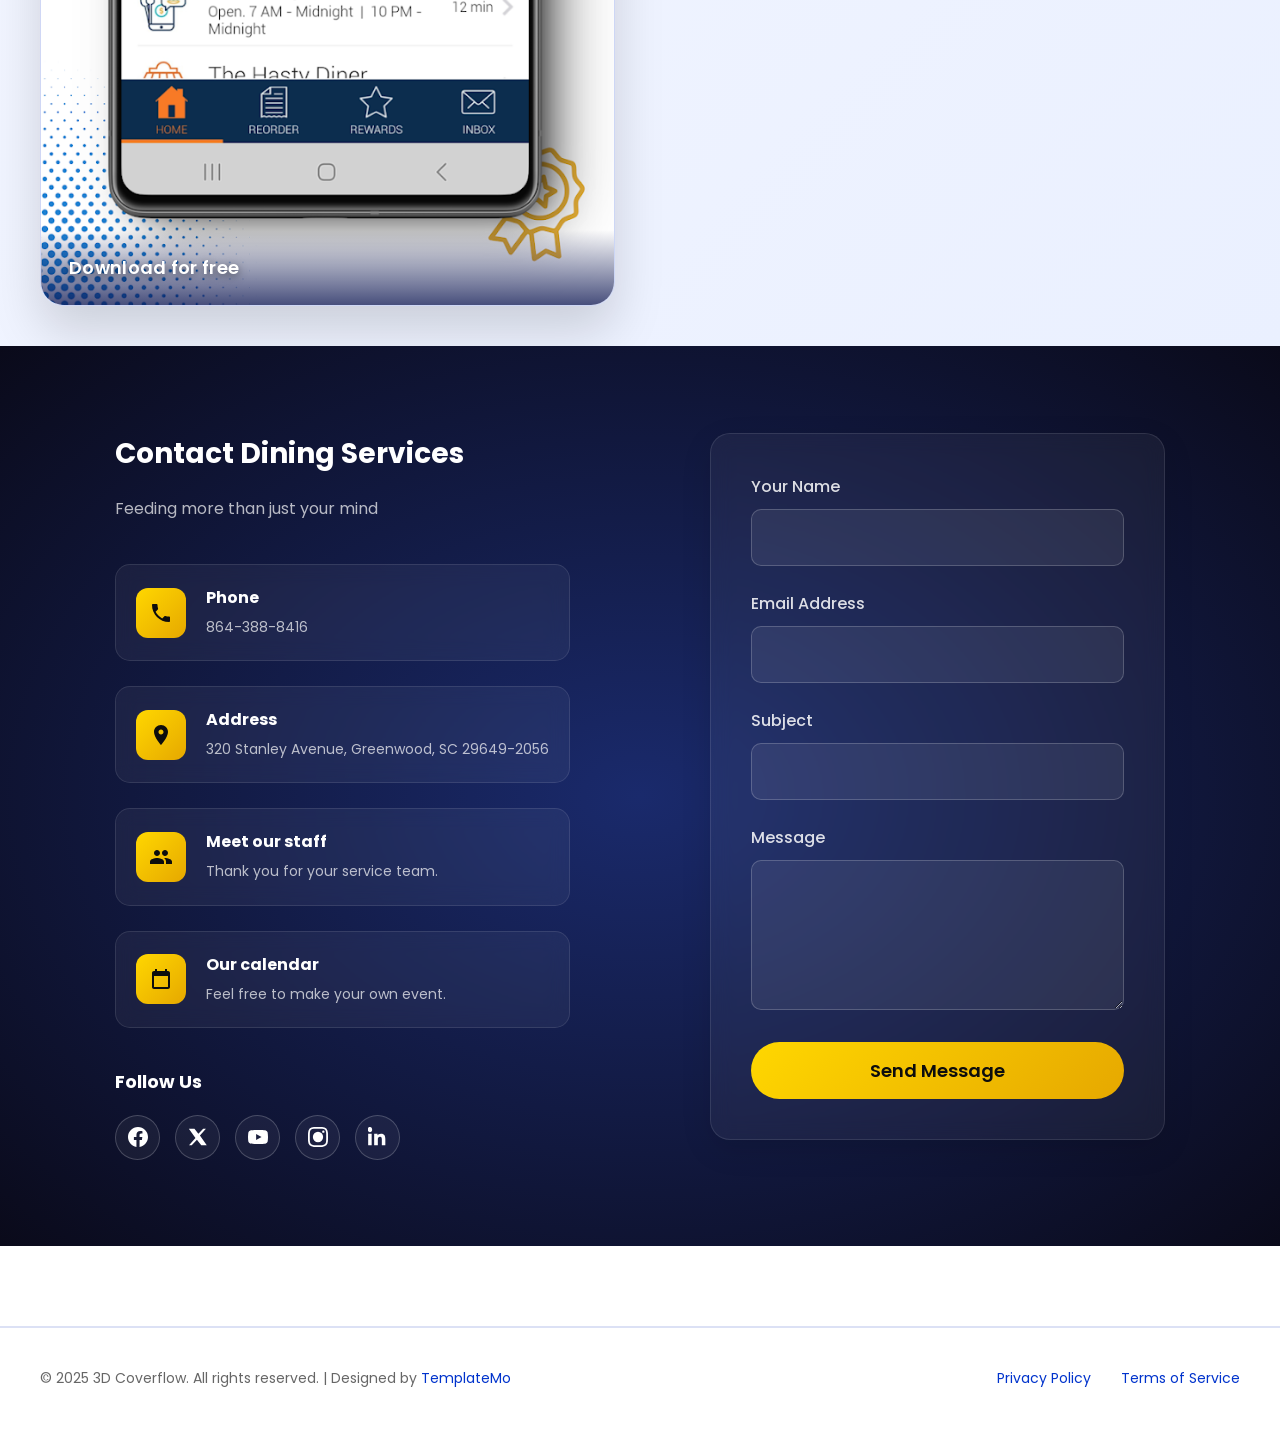
==== commit 23612789: "Removing section nav within index.html, updating file layout in ReadMe.md, removing speed strip in t" ====
--- a/index.html
+++ b/index.html
@@ -33,9 +33,7 @@
         </a>
 
         <nav class="main-menu" id="mainMenu">
-            <a href="./index.html#home" class="menu-item active">Home</a>
-            <a href="./index.html#about" class="menu-item">About</a>
-            <a href="./index.html#contact" class="menu-item">Contact</a>
+            <a href="./index.html" class="menu-item active">Home</a>
             <a href="./calendar.html" class="menu-item">Calendar</a>
             <a href="./tools.html" class="menu-item">Tools</a>
             <a href="./staff.html" class="menu-item">Staff</a>
@@ -56,7 +54,6 @@
             <div class="info">
                 <h2 id="current-title">Lander University</h2>
                 <p id="current-description">Food programs we provide for your students.</p>
-                <hr width="100%" size="2" style="margin-top: 10px; margin-bottom: 10px; color: transparent;">
             </div>
 
             <div class="coverflow-container" tabindex="0">
@@ -134,7 +131,7 @@
     <section id="about" class="section">
         <div class="about-content">
             <div class="section-header">
-                <h2>Choosing Your Meal Plan</h2>
+                <h1>Choosing Your Meal Plan</h1>
                 <p>Resident students must purchase a meal plan, with several options available. Meal Exchange allows
                     swipes at various dining locations.</p>
             </div>
@@ -251,7 +248,7 @@
     <section id="events" class="section">
         <div class="events-content">
             <div class="section-header">
-                <h2>Calendar</h2>
+                <h1>Calendar</h1>
                 <div class="events-item" onclick="window.location.href='calendar.html'">
                     <div class="contact-icon">
                         <svg viewBox="0 0 24 24">
@@ -335,20 +332,6 @@
                     <p>Feeding more than just your mind</p>
 
                     <div class="contact-details">
-                        <div class="contact-item" onclick="window.location.href='mailto:coward-brantlee@aramark.com'">
-                            <div class="contact-icon">
-                                <svg viewBox="0 0 24 24">
-                                    <path
-                                        d="M20 4H4c-1.1 0-1.99.9-1.99 2L2 18c0 1.1.9 2 2 2h16c1.1 0 2-.9 2-2V6c0-1.1-.9-2-2-2zm0 4l-8 5-8-5V6l8 5 8-5v2z" />
-                                </svg>
-                            </div>
-                            <div class="contact-text">
-                                <h4>Email</h4>
-                                <p1>Brantlee Coward, Director of Dining Services</p1>
-                                <p>coward-brantlee@aramark.com</p>
-                            </div>
-                        </div>
-
                         <div class="contact-item">
                             <div class="contact-icon">
                                 <svg viewBox="0 0 24 24">
--- a/public/assets/css/index-style.css
+++ b/public/assets/css/index-style.css
@@ -1,12 +1,21 @@
 @charset "utf-8";
 
 :root {
+    /* font */
     --font-family: 'Poppins', Arial, sans-serif;
+    --font-size-small: 13px;
     --font-size: 16px;
-    --text-color: #111111;
+    --font-size-title: 22px;
+    --font-size-subtitle: 18px;
+    --font-size-heading1: 40px;
+    --font-size-heading2: 22px;
+    --font-size-heading3: 17px; 
+    /* text colors */
+    --text-color: #0d0d0d;
     --white-full: #ffffff;
-    --white-mid: rgba(255, 255, 255, 0.62);
-    --text-muted: rgba(0, 0, 0, 0.7);
+    --white-mid: rgba(255, 255, 255, 0.87);
+    --text-muted: rgba(0, 0, 0, 0.75);  
+    /* color */
     --accent-blue-dark: #1a2a6c;
     --blue-vivid: #1c53b9;
     --accent-gold: #f5c518;
@@ -21,14 +30,14 @@
     --shadow-soft: 0 6px 20px rgba(0, 0, 0, 0.08);
     --shadow-blue: 0 10px 32px rgba(26, 42, 108, 0.5);
     --shadow-gold: 0 10px 30px rgba(255, 215, 0, 0.5);
+    --gradient-blue: linear-gradient(135deg, #1a3ab8 0%, #0d1f7c 100%);
+    --gradient-red: radial-gradient(ellipse at center, #b81a1a 0%, #7c0d0d 100%);
+    --gradient-gold-white: linear-gradient(135deg, #ffd700 0%, #ffffff 100%);
+    --border-color: #fff;
+    /* border */
     --border-radius-card: 20px;
     --border-radius-img: 20px;
     --border-radius-btn: 30px;
-    --gradient-blue: linear-gradient(135deg, #1a3ab8 0%, #0d1f7c 100%);
-    --gradient-red: radial-gradient(ellipse at center, #b81a1a 0%, #7c0d0d 100%);
-    --gradient-gold-white: linear-gradient(135deg, #ffd700 0%, #ffffff 100%);
-    --popup-color: #333;
-    --border-color: #fff;
 }
 
 * {
@@ -45,7 +54,7 @@
     font-family: var(--font-family);
     font-size: var(--font-size);
     overflow-x: hidden;
-    background: #ffffff;
+    background: var(--white-full);
     color: var(--text-color);
 }
 
@@ -64,8 +73,8 @@
     user-select: none;
 }
 
-.section-header h2 {
-    font-size: 42px;
+.section-header h1 {
+    font-size: var(--font-size-heading1);
     margin-top: 60px;
     margin-bottom: 20px;
     background: var(--gradient-blue);
@@ -75,7 +84,7 @@
 }
 
 .section-header h3 {
-    font-size: 42px;
+    font-size: var(--font-size-heading3);
     margin-top: 60px;
     margin-bottom: 20px;
     background: var(--gradient-red);
@@ -85,7 +94,7 @@
 }
 
 .section-header p {
-    font-size: 18px;
+    font-size: var(--font-size);
     color: var(--text-muted);
     max-width: 600px;
     margin: 0 auto;
@@ -120,21 +129,21 @@
     left: 0;
     right: 0;
     height: 80px;
+    z-index: 1000;
     background: rgba(10, 30, 100, 0.92);
-    backdrop-filter: blur(10px);
+    backdrop-filter: blur(12px);
     border-bottom: 1px solid rgba(255, 255, 255, 0.12);
-    z-index: 1000;
     display: flex;
     align-items: center;
     justify-content: space-between;
-    padding: 0 40px;
+    padding: 0 2.5rem;
     transition: all 0.3s ease;
     user-select: none;
 }
 
 .header.scrolled {
     background: rgba(5, 15, 70, 0.98);
-    height: 70px;
+    height: 80px;
 }
 
 .logo-container {
@@ -165,7 +174,7 @@
 
 .logo-text {
     color: var(--white-full);
-    font-size: 20px;
+    font-size: var(--font-size-title);
     font-weight: 600;
     letter-spacing: -0.5px;
 }
@@ -179,7 +188,7 @@
 .menu-item {
     color: rgba(255, 255, 255, 0.85);
     text-decoration: none;
-    font-size: 12px;
+    font-size: var(--font-size-small);
     font-weight: 500;
     transition: all 0.3s ease;
     position: relative;
@@ -214,7 +223,7 @@
 .menu-item.external::before {
     content: '↗';
     margin-right: 5px;
-    font-size: 12px;
+    font-size: var(--font-size-small);
     opacity: 0.7;
 }
 
@@ -270,9 +279,9 @@
     position: absolute;
     width: 300px;
     height: 300px;
-    transition: all 0.6s cubic-bezier(0.68, -0.55, 0.265, 1.55);
     cursor: pointer;
     user-select: none;
+    transition: all 0.6s cubic-bezier(0.68, -0.55, 0.265, 1.55);
 }
 
 .coverflow-item .cover {
@@ -361,13 +370,13 @@
     height: 50px;
     border-radius: 50%;
     cursor: pointer;
-    font-size: 20px;
-    display: flex;
-    align-items: center;
-    justify-content: center;
-    transition: all 0.3s ease;
+    font-size: var(--font-size-heading2);
+    display: flex;
+    align-items: center;
+    justify-content: center;
     backdrop-filter: blur(10px);
     z-index: 200;
+    transition: all 0.3s ease;
 }
 
 .play-pause-button:hover {
@@ -418,7 +427,7 @@
 }
 
 .info h2 {
-    font-size: 32px;
+    font-size: var(--font-size-heading2);
     margin-bottom: 10px;
     opacity: 0;
     animation: fadeIn 0.6s forwards;
@@ -462,14 +471,14 @@
     border: 0.5px solid rgba(255, 255, 255, 0.18);
     border-radius: 8px;
     padding: 5px 12px;
-    font-size: 12px;
+    font-size: var(--font-size-small);
     white-space: nowrap;
 }
 
 .hours-chip .day-label {
     color: var(--accent-gold);
     font-weight: 500;
-    font-size: 11px;
+    font-size: var(--font-size-small);
     text-transform: uppercase;
     letter-spacing: 0.04em;
 }
@@ -571,6 +580,11 @@
     height: 100%;
     object-fit: cover;
     display: block;
+    transition: all 0.30s ease;
+}
+
+.showcase-circle-img:hover img {
+    transform: scale(1.10);
 }
 
 .showcase-logo {
@@ -674,7 +688,7 @@
     display: flex;
     align-items: center;
     padding: 20px;
-    background: var(--accent-blue-dark);
+    background: radial-gradient(ellipse at center, var(--blue-vivid) 0%, var(--accent-blue-dark) 100%);
     backdrop-filter: blur(10px);
     border: 1px solid rgba(255, 255, 255, 0.1);
     border-radius: 15px;
@@ -687,7 +701,6 @@
 }
 
 .events-item:hover {
-    background: var(--blue-vivid);
     transform: translateY(-4px);
     box-shadow: 0 10px 30px var(--accent-gold-dark);
 }
@@ -769,8 +782,7 @@
 
 .events-showcase-main:hover {
     transform: translateY(-10px);
-    box-shadow: 0 10px 30px var(--accent-blue-dark);
-    box-shadow: var(--shadow-card-hover);
+    box-shadow: 0 20px 30px var(--accent-blue-dark);
 }
 
 .event-title {
@@ -1571,10 +1583,12 @@
         width: 40px;
         height: 40px;
     }
-
-    .social-btn svg {
-        width: 18px;
-        height: 18px;
+    
+    .social-btn i {
+        color: #000;
+        background: #000;
+        background-color: #000;
+        text-decoration: none;
     }
 
     .contact-form {
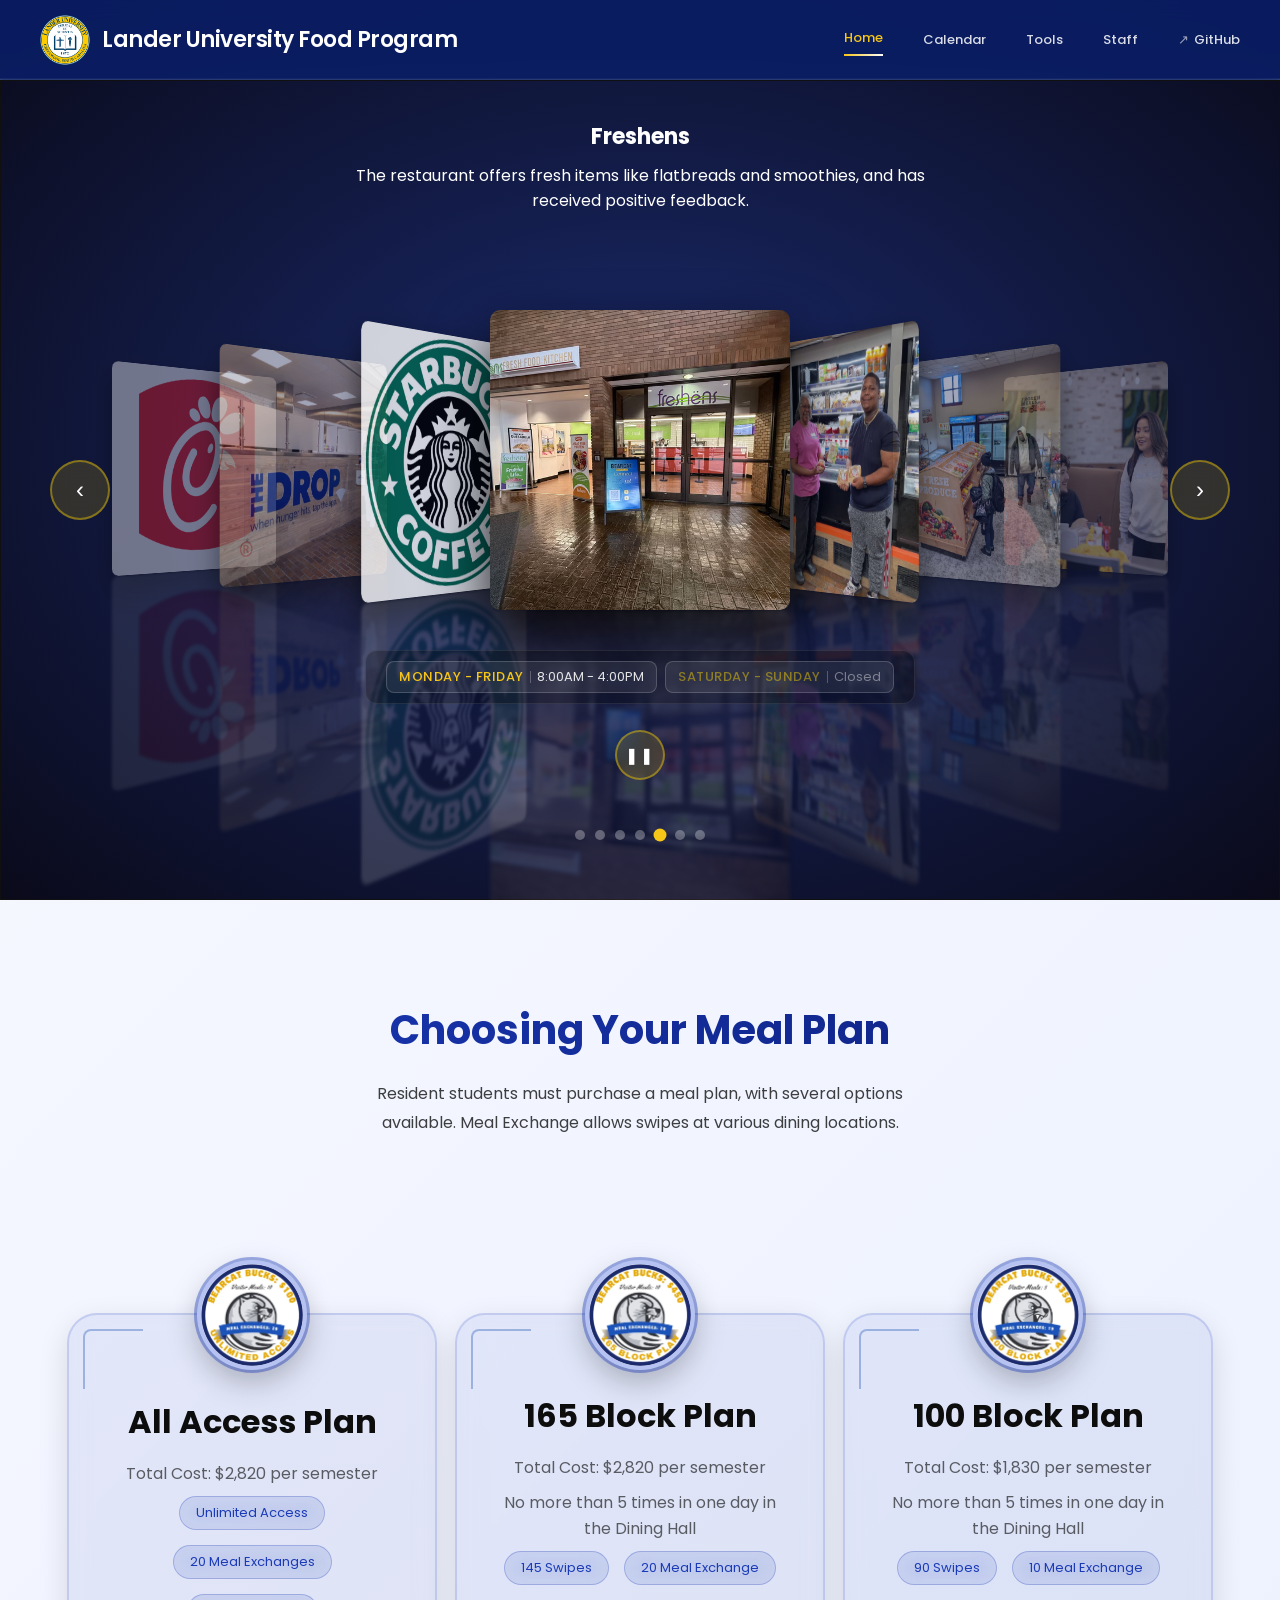
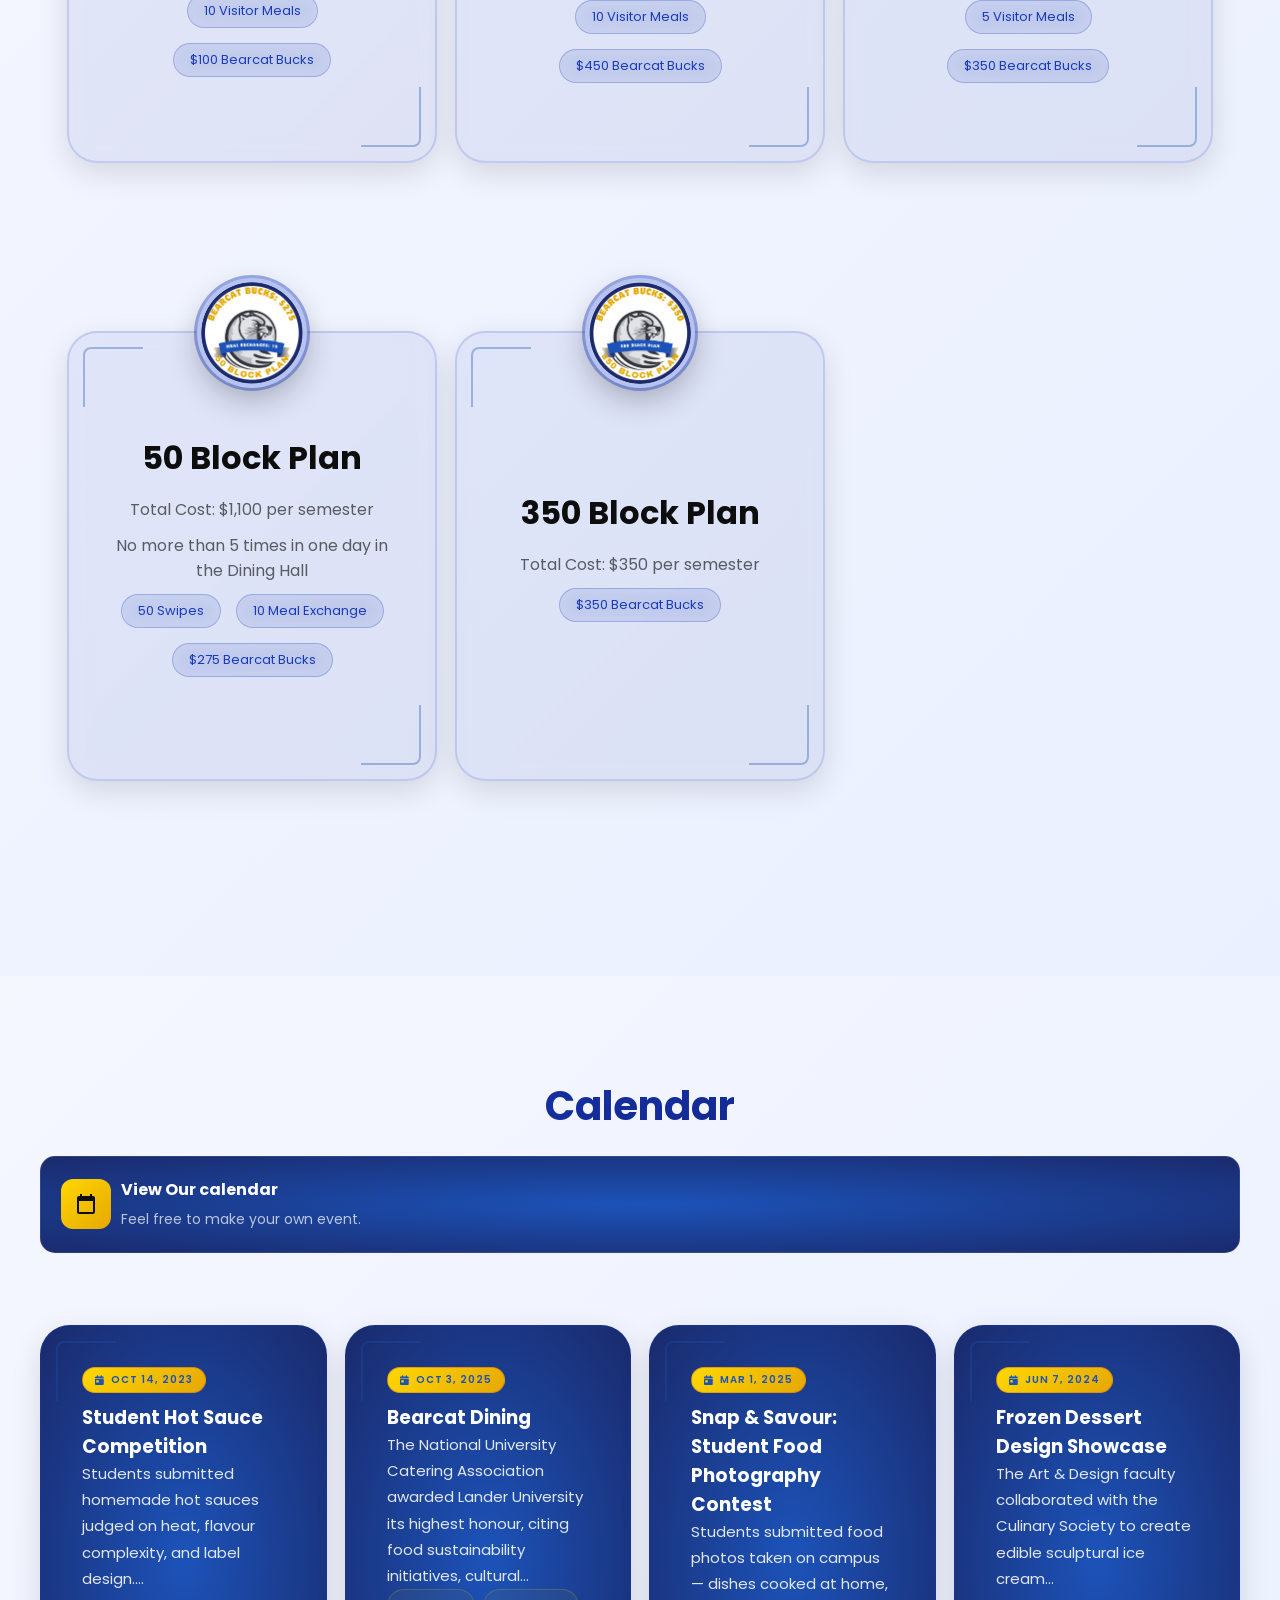
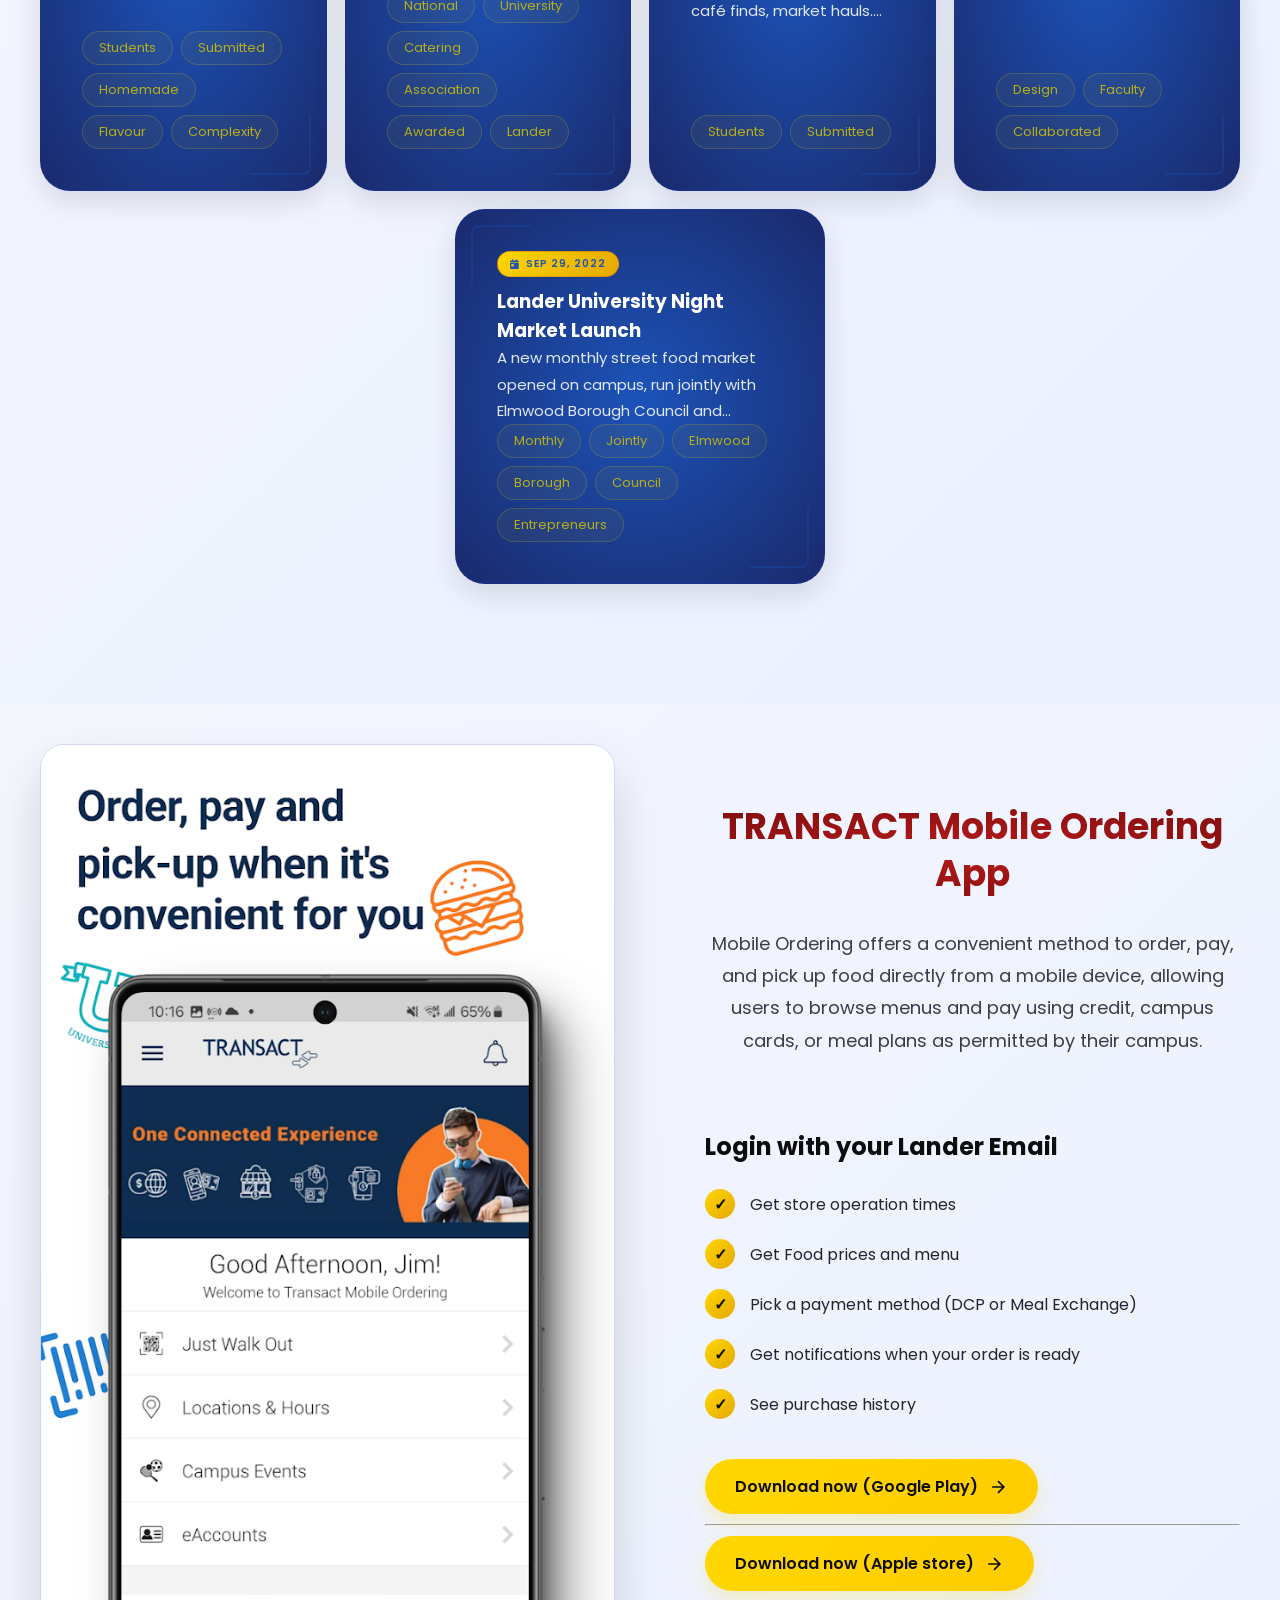
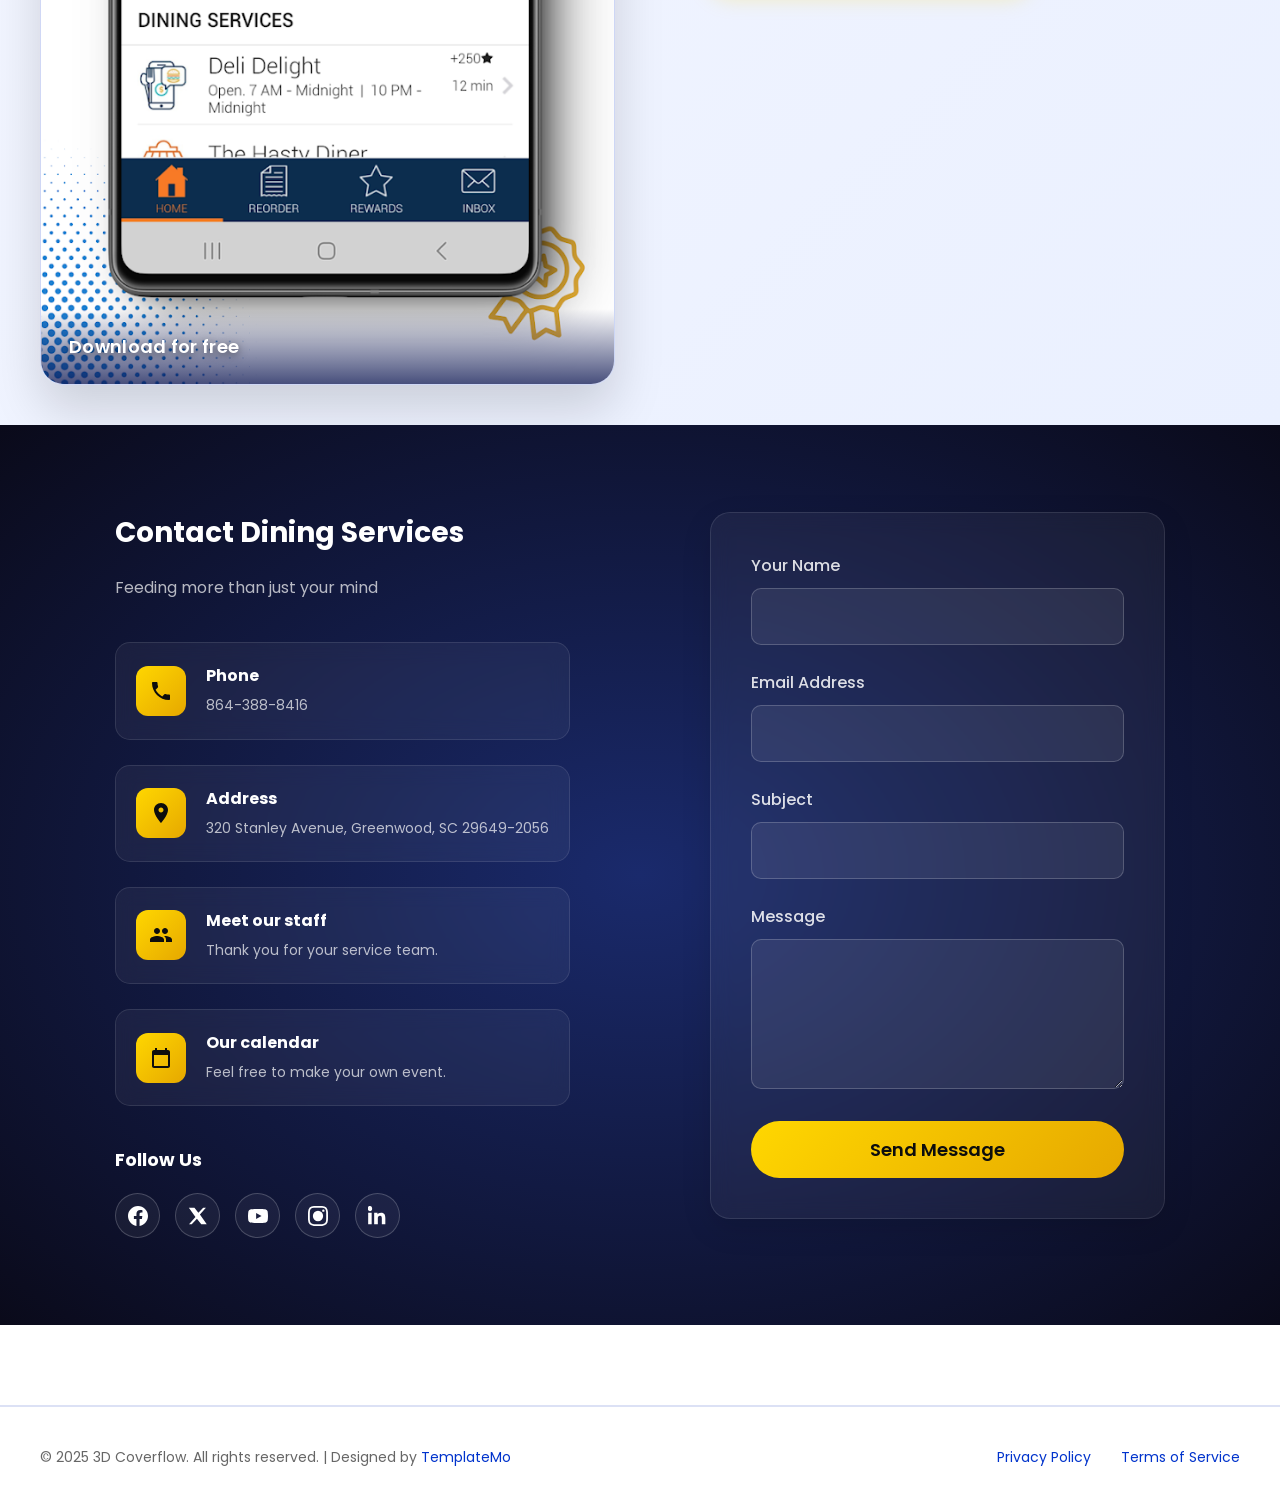
==== commit 7d6e7a67: "Logo back to main function added." ====
--- a/index.html
+++ b/index.html
@@ -14,7 +14,7 @@
 
 <body>
     <header class="header" id="header">
-        <a href="#home" class="logo-container">
+        <a href="./index.html" class="logo-container">
             <div class="logo">
                 <img src="./public/assets/img/logos/LanderLogo.png" width="50" height="50">
                 <defs>
